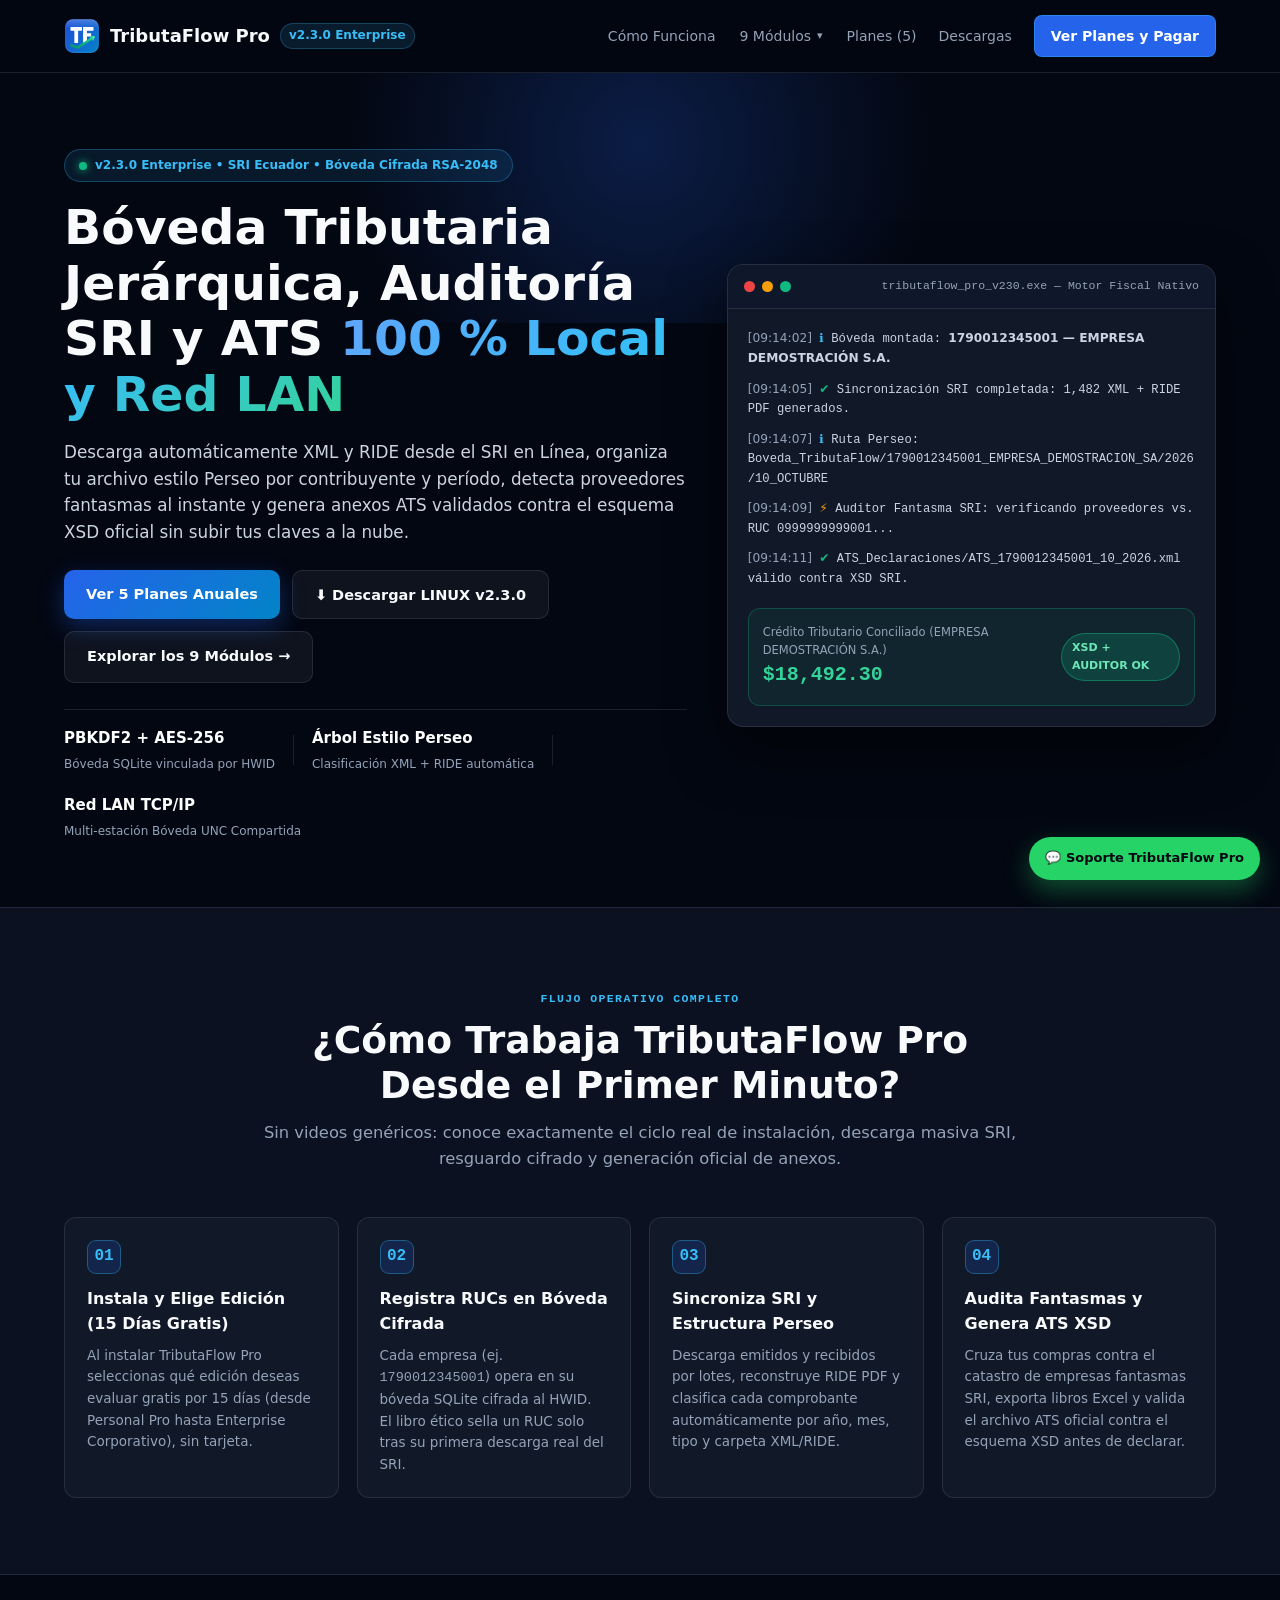
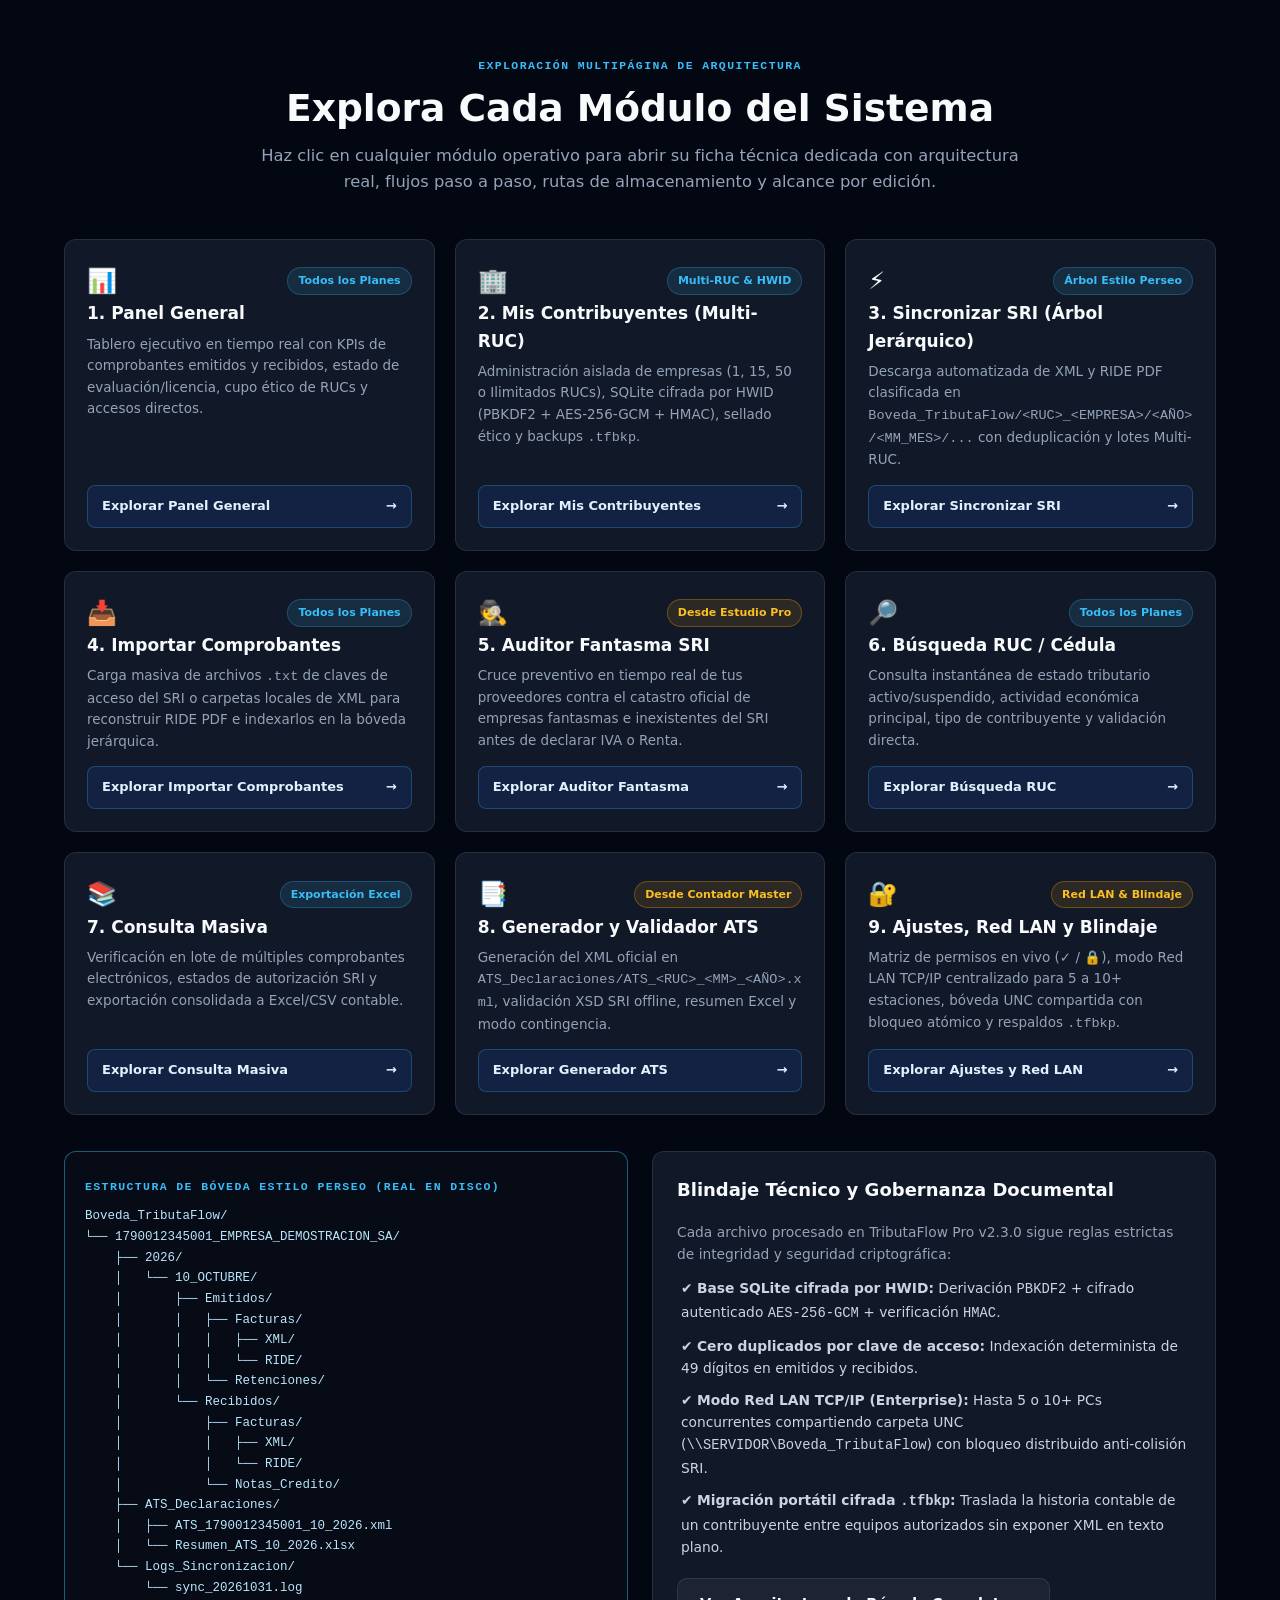
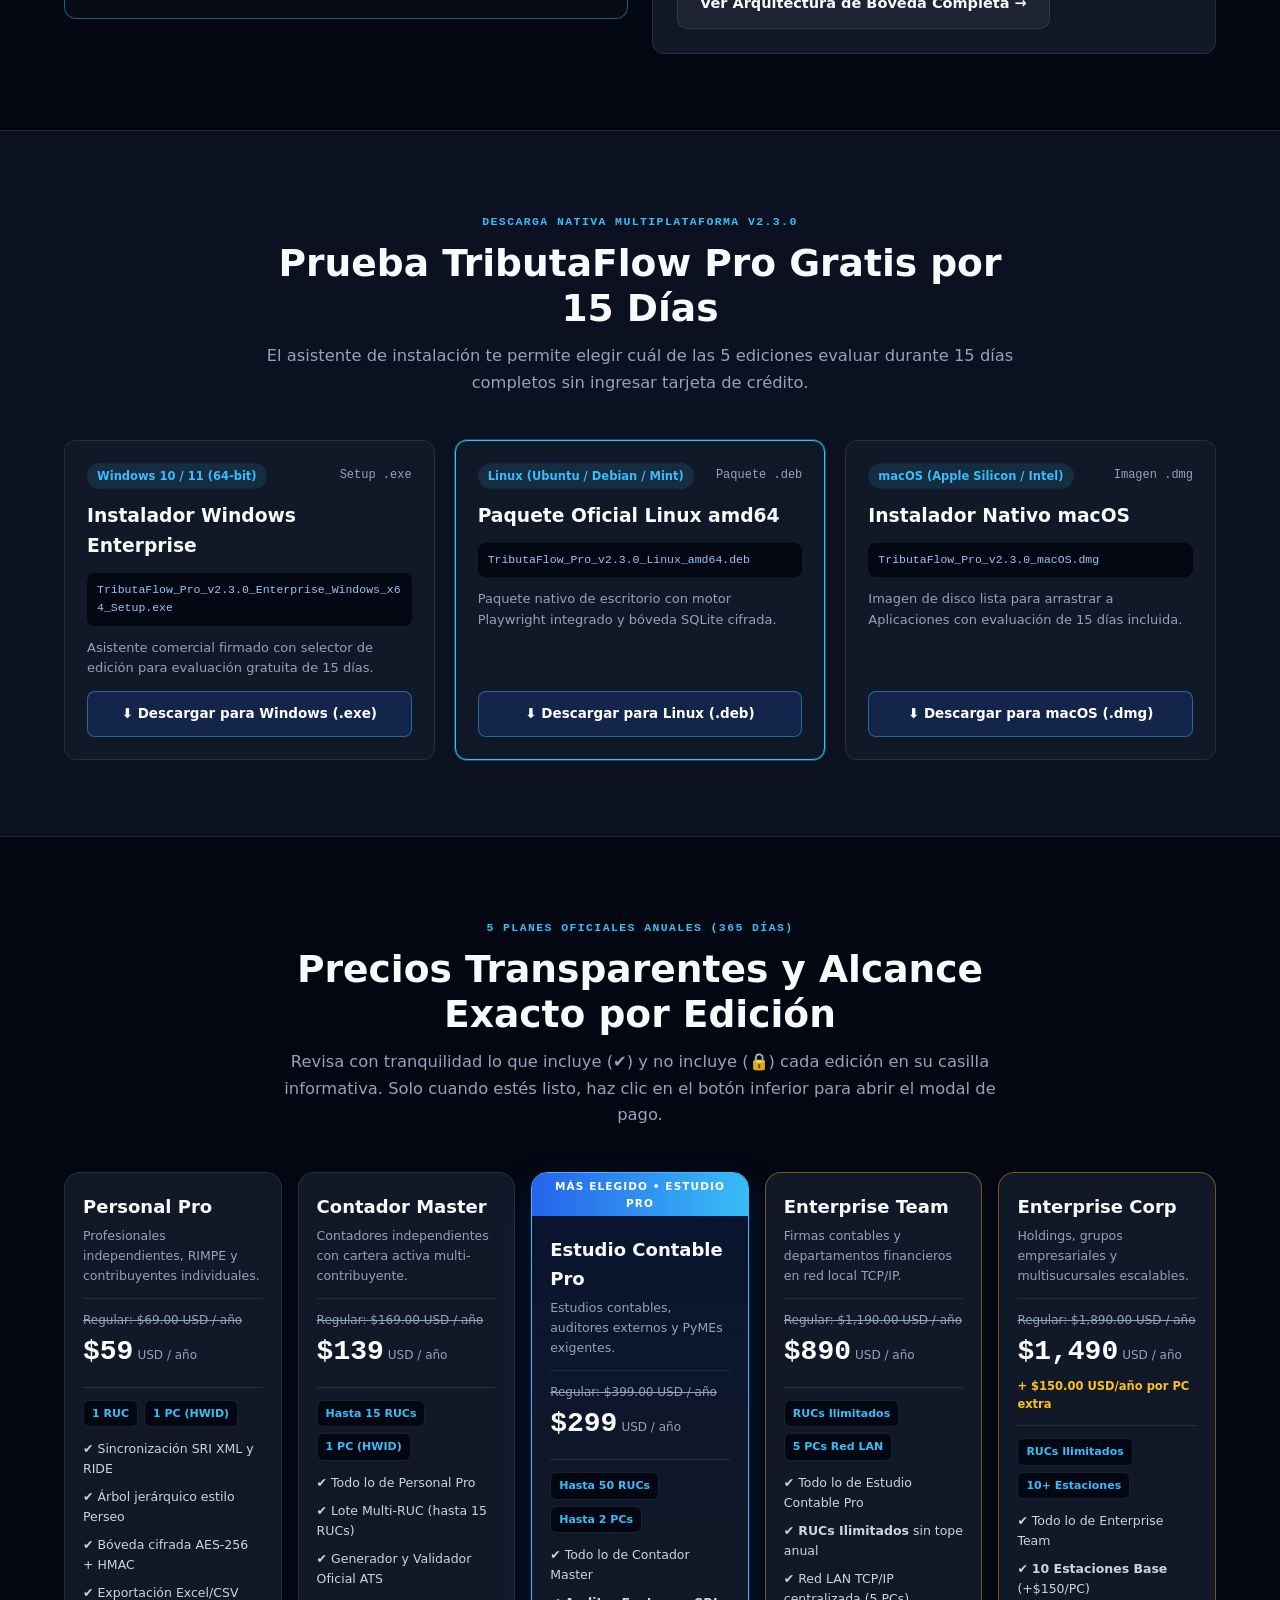
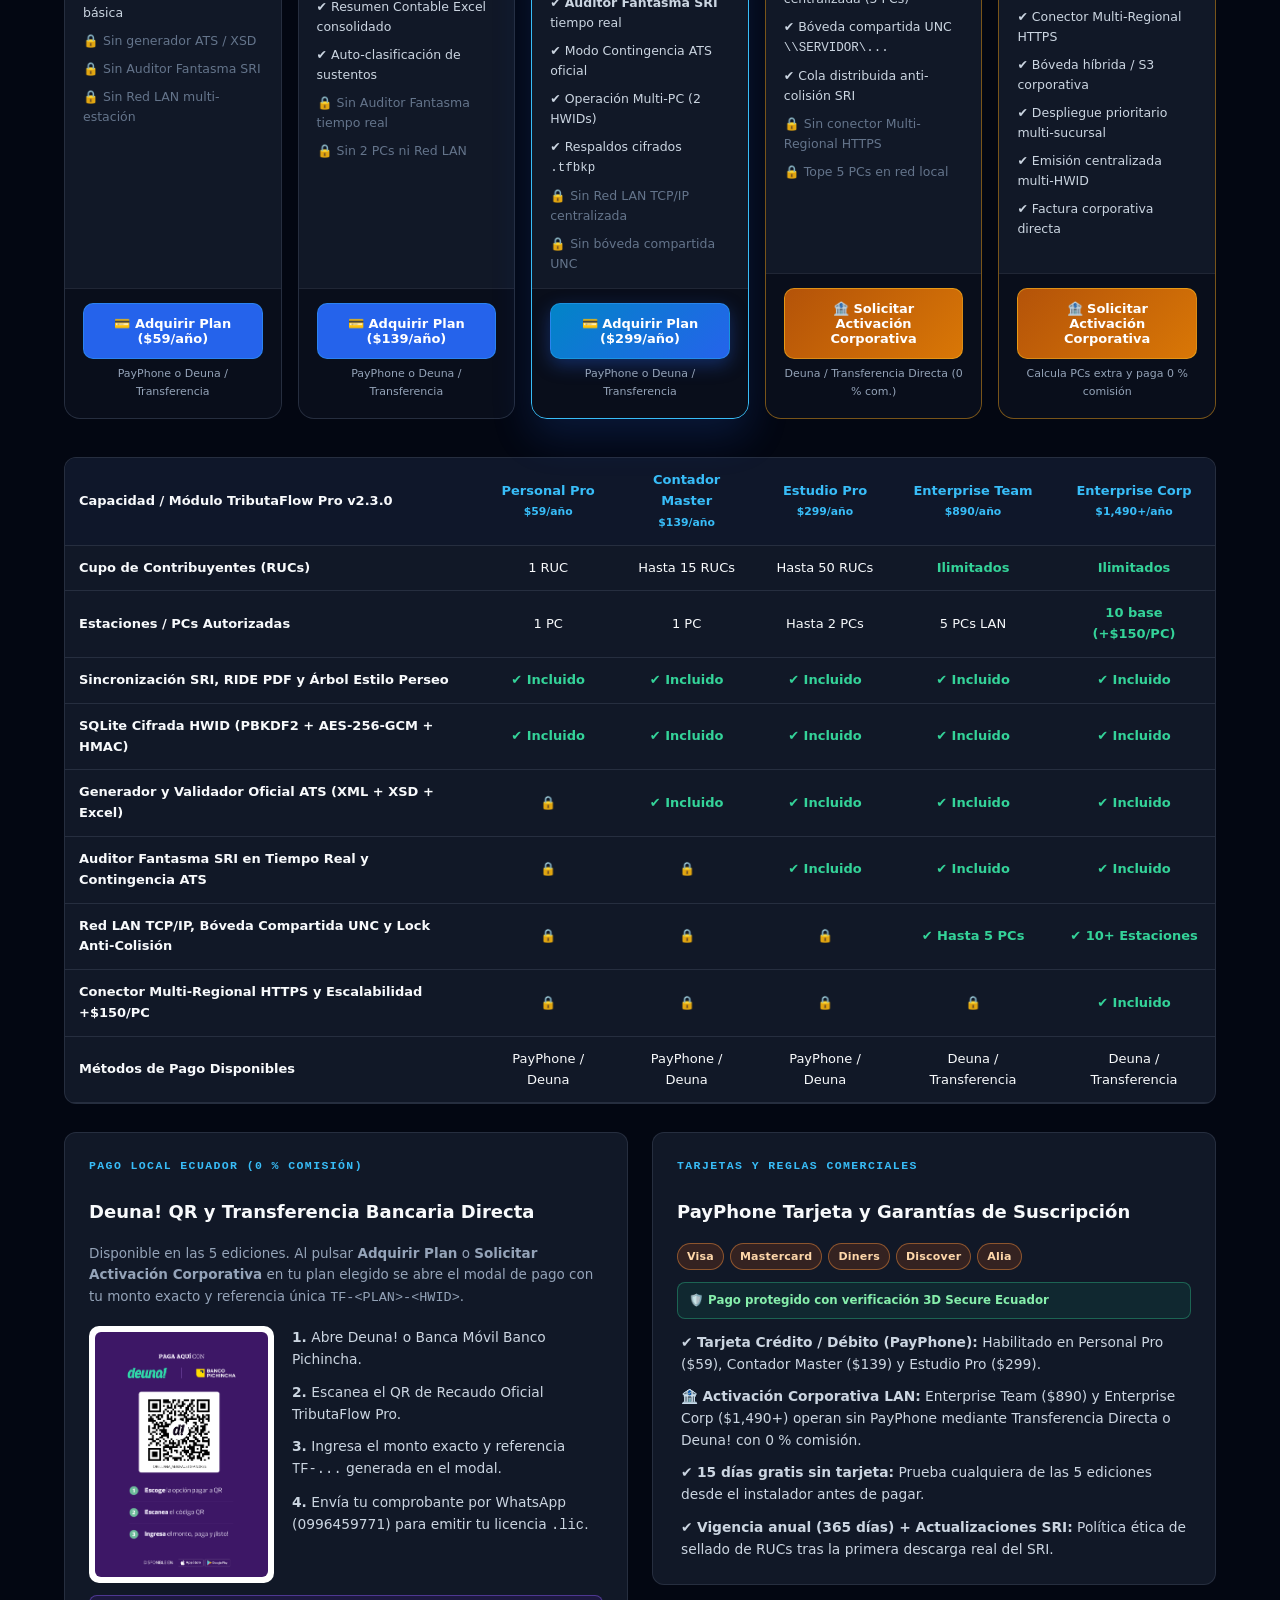
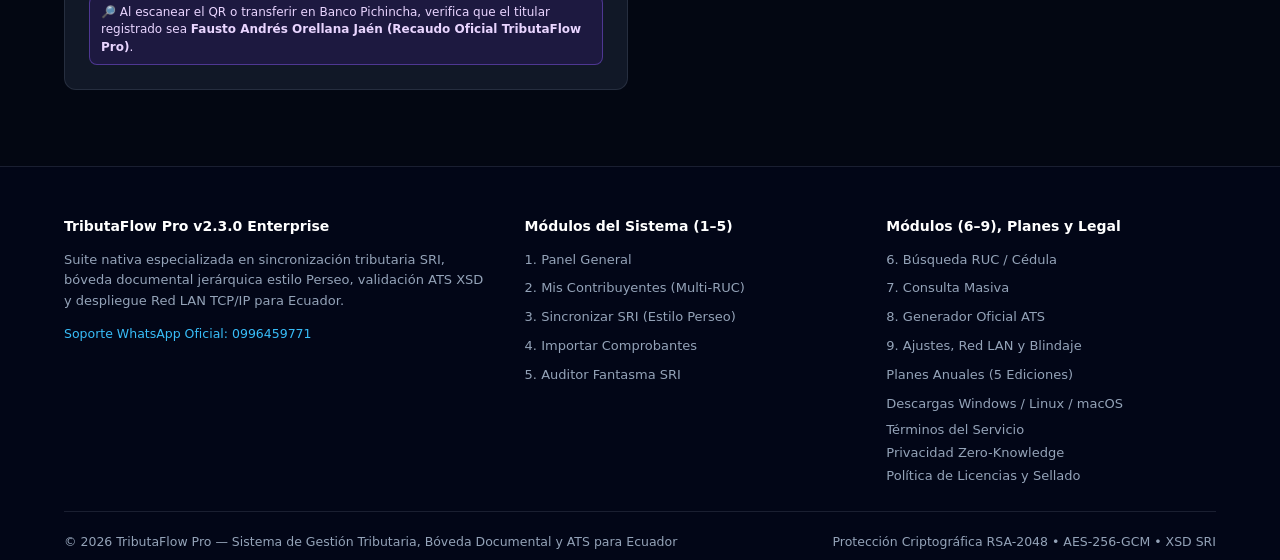
==== index.html @ 18026f94 "feat(ui): integrar logotipo oficial en navbar/favicon y menu desplegable responsivo 9 Modulos" ====
<!DOCTYPE html>
<html lang="es">
<head>
    <meta charset="UTF-8">
    <meta name="viewport" content="width=device-width, initial-scale=1.0">
    <meta http-equiv="X-UA-Compatible" content="IE=edge">
    <meta http-equiv="Content-Security-Policy" content="default-src 'self'; script-src 'self'; style-src 'self' 'unsafe-inline' https://fonts.googleapis.com; font-src 'self' https://fonts.gstatic.com; img-src 'self' data: https:; connect-src 'self'; form-action 'self'; base-uri 'self';">
    <meta name="referrer" content="strict-origin-when-cross-origin">

    <title>TributaFlow Pro v2.3.0 Enterprise | Gestión Tributaria, Bóveda y ATS Ecuador</title>
    <meta name="description" content="Sistema nativo de gestión tributaria SRI Ecuador, bóveda documental jerárquica estilo Perseo, Auditor Fantasma en tiempo real, validador ATS XSD y arquitectura Red LAN TCP/IP.">

    <link rel="icon" type="image/png" href="assets/img/favicon.png">
    <link rel="stylesheet" href="assets/css/portal.css">
    <link rel="preconnect" href="https://fonts.googleapis.com">
    <link rel="preconnect" href="https://fonts.gstatic.com" crossorigin>
    <link href="https://fonts.googleapis.com/css2?family=Inter:wght@400;500;600;700;800&family=JetBrains+Mono:wght@400;600;700&display=swap" rel="stylesheet">
</head>
<body data-root="">

    <!-- Barra de Navegación Exclusiva TributaFlow Pro -->
    <header class="navbar">
        <div class="container nav-inner">
            <a href="index.html" class="brand">
                <img src="assets/img/logo-tributaflow.svg" data-fallback="assets/img/logo-tributaflow.png" alt="Logo TributaFlow Pro" class="brand-logo-img" width="36" height="36">
                <span>TributaFlow Pro</span>
                <span class="brand-sub">v2.3.0 Enterprise</span>
            </a>

            <button type="button" id="navToggle" class="nav-toggle" aria-label="Abrir menú" aria-expanded="false">☰</button>

            <nav id="navMenu" class="nav-menu">
                <a href="#flujo">Cómo Funciona</a>
                <div class="nav-dropdown" data-nav-dropdown>
                    <button type="button" class="nav-dropdown-trigger" aria-expanded="false" aria-haspopup="true">
                        <span>9 Módulos</span>
                        <span class="nav-caret" aria-hidden="true">▾</span>
                    </button>
                    <div class="nav-dropdown-panel" role="menu"></div>
                </div>
                <a href="#precios">Planes (5)</a>
                <a href="#descargas">Descargas</a>
                <a href="#precios" class="nav-cta">Ver Planes y Pagar</a>
            </nav>
        </div>
    </header>

    <!-- Hero Principal (Sin video, enfoque operativo y técnico) -->
    <section class="hero">
        <div class="hero-glow"></div>
        <div class="container hero-layout">
            <div class="hero-text">
                <div class="status-pill">
                    <span class="pulse-dot"></span>
                    <span>v2.3.0 Enterprise • SRI Ecuador • Bóveda Cifrada RSA-2048</span>
                </div>
                <h1>Bóveda Tributaria Jerárquica, Auditoría SRI y ATS <span class="text-gradient">100 % Local y Red LAN</span></h1>
                <p>Descarga automáticamente XML y RIDE desde el SRI en Línea, organiza tu archivo estilo Perseo por contribuyente y período, detecta proveedores fantasmas al instante y genera anexos ATS validados contra el esquema XSD oficial sin subir tus claves a la nube.</p>

                <div class="hero-buttons">
                    <a href="#precios" class="btn-glow">Ver 5 Planes Anuales</a>
                    <button type="button" id="btnDescargaDetectada" class="btn-glass">⬇ Descargar v2.3.0 (15 días gratis)</button>
                    <a href="#modulos" class="btn-glass">Explorar los 9 Módulos →</a>
                </div>

                <div class="trust-metrics">
                    <div class="metric">
                        <strong>PBKDF2 + AES-256</strong>
                        <span>Bóveda SQLite vinculada por HWID</span>
                    </div>
                    <div class="metric-divider"></div>
                    <div class="metric">
                        <strong>Árbol Estilo Perseo</strong>
                        <span>Clasificación XML + RIDE automática</span>
                    </div>
                    <div class="metric-divider"></div>
                    <div class="metric">
                        <strong>Red LAN TCP/IP</strong>
                        <span>Multi-estación Bóveda UNC Compartida</span>
                    </div>
                </div>
            </div>

            <!-- Consola Real Simulada con Datos Ficticios Estandarizados -->
            <div class="terminal-card">
                <div class="terminal-top">
                    <div class="win-controls">
                        <span></span><span></span><span></span>
                    </div>
                    <div class="terminal-tab">tributaflow_pro_v230.exe — Motor Fiscal Nativo</div>
                </div>
                <div class="terminal-content">
                    <div class="log-line"><span class="t-time">[09:14:02]</span> <span class="t-info">ℹ</span> Bóveda montada: <strong>1790012345001 — EMPRESA DEMOSTRACIÓN S.A.</strong></div>
                    <div class="log-line"><span class="t-time">[09:14:05]</span> <span class="t-ok">✔</span> Sincronización SRI completada: 1,482 XML + RIDE PDF generados.</div>
                    <div class="log-line"><span class="t-time">[09:14:07]</span> <span class="t-info">ℹ</span> Ruta Perseo: Boveda_TributaFlow/1790012345001_EMPRESA_DEMOSTRACION_SA/2026/10_OCTUBRE</div>
                    <div class="log-line"><span class="t-time">[09:14:09]</span> <span class="t-warn">⚡</span> Auditor Fantasma SRI: verificando proveedores vs. RUC 0999999999001...</div>
                    <div class="log-line"><span class="t-time">[09:14:11]</span> <span class="t-ok">✔</span> ATS_Declaraciones/ATS_1790012345001_10_2026.xml válido contra XSD SRI.</div>
                    <div class="terminal-summary">
                        <div>
                            <small>Crédito Tributario Conciliado (EMPRESA DEMOSTRACIÓN S.A.)</small>
                            <strong>$18,492.30</strong>
                        </div>
                        <span class="badge-ready">XSD + AUDITOR OK</span>
                    </div>
                </div>
            </div>
        </div>
    </section>

    <!-- Flujo Operativo en 4 Pasos -->
    <section id="flujo" class="section bg-subtle">
        <div class="container">
            <div class="section-head">
                <span class="eyebrow">FLUJO OPERATIVO COMPLETO</span>
                <h2>¿Cómo Trabaja TributaFlow Pro Desde el Primer Minuto?</h2>
                <p>Sin videos genéricos: conoce exactamente el ciclo real de instalación, descarga masiva SRI, resguardo cifrado y generación oficial de anexos.</p>
            </div>

            <div class="workflow-grid">
                <article class="workflow-step">
                    <div class="step-num">01</div>
                    <h3>Instala y Elige Edición (15 Días Gratis)</h3>
                    <p>Al instalar TributaFlow Pro seleccionas qué edición deseas evaluar gratis por 15 días (desde Personal Pro hasta Enterprise Corporativo), sin tarjeta.</p>
                </article>
                <article class="workflow-step">
                    <div class="step-num">02</div>
                    <h3>Registra RUCs en Bóveda Cifrada</h3>
                    <p>Cada empresa (ej. <code>1790012345001</code>) opera en su bóveda SQLite cifrada al HWID. El libro ético sella un RUC solo tras su primera descarga real del SRI.</p>
                </article>
                <article class="workflow-step">
                    <div class="step-num">03</div>
                    <h3>Sincroniza SRI y Estructura Perseo</h3>
                    <p>Descarga emitidos y recibidos por lotes, reconstruye RIDE PDF y clasifica cada comprobante automáticamente por año, mes, tipo y carpeta XML/RIDE.</p>
                </article>
                <article class="workflow-step">
                    <div class="step-num">04</div>
                    <h3>Audita Fantasmas y Genera ATS XSD</h3>
                    <p>Cruza tus compras contra el catastro de empresas fantasmas SRI, exporta libros Excel y valida el archivo ATS oficial contra el esquema XSD antes de declarar.</p>
                </article>
            </div>
        </div>
    </section>

    <!-- Exploración Profunda de los 9 Módulos (Multipágina) -->
    <section id="modulos" class="section">
        <div class="container">
            <div class="section-head">
                <span class="eyebrow">EXPLORACIÓN MULTIPÁGINA DE ARQUITECTURA</span>
                <h2>Explora Cada Módulo del Sistema</h2>
                <p>Haz clic en cualquier módulo operativo para abrir su ficha técnica dedicada con arquitectura real, flujos paso a paso, rutas de almacenamiento y alcance por edición.</p>
            </div>

            <div class="modules-grid">
                <article class="module-card">
                    <div>
                        <div class="module-top">
                            <span class="module-icon">📊</span>
                            <span class="module-tier">Todos los Planes</span>
                        </div>
                        <h3>1. Panel General</h3>
                        <p>Tablero ejecutivo en tiempo real con KPIs de comprobantes emitidos y recibidos, estado de evaluación/licencia, cupo ético de RUCs y accesos directos.</p>
                    </div>
                    <a href="modulos/panel-general.html" class="module-link">Explorar Panel General <span>→</span></a>
                </article>

                <article class="module-card">
                    <div>
                        <div class="module-top">
                            <span class="module-icon">🏢</span>
                            <span class="module-tier">Multi-RUC &amp; HWID</span>
                        </div>
                        <h3>2. Mis Contribuyentes (Multi-RUC)</h3>
                        <p>Administración aislada de empresas (1, 15, 50 o Ilimitados RUCs), SQLite cifrada por HWID (PBKDF2 + AES-256-GCM + HMAC), sellado ético y backups <code>.tfbkp</code>.</p>
                    </div>
                    <a href="modulos/mis-contribuyentes.html" class="module-link">Explorar Mis Contribuyentes <span>→</span></a>
                </article>

                <article class="module-card">
                    <div>
                        <div class="module-top">
                            <span class="module-icon">⚡</span>
                            <span class="module-tier">Árbol Estilo Perseo</span>
                        </div>
                        <h3>3. Sincronizar SRI (Árbol Jerárquico)</h3>
                        <p>Descarga automatizada de XML y RIDE PDF clasificada en <code>Boveda_TributaFlow/&lt;RUC&gt;_&lt;EMPRESA&gt;/&lt;AÑO&gt;/&lt;MM_MES&gt;/...</code> con deduplicación y lotes Multi-RUC.</p>
                    </div>
                    <a href="modulos/sincronizar-sri.html" class="module-link">Explorar Sincronizar SRI <span>→</span></a>
                </article>

                <article class="module-card">
                    <div>
                        <div class="module-top">
                            <span class="module-icon">📥</span>
                            <span class="module-tier">Todos los Planes</span>
                        </div>
                        <h3>4. Importar Comprobantes</h3>
                        <p>Carga masiva de archivos <code>.txt</code> de claves de acceso del SRI o carpetas locales de XML para reconstruir RIDE PDF e indexarlos en la bóveda jerárquica.</p>
                    </div>
                    <a href="modulos/importar-comprobantes.html" class="module-link">Explorar Importar Comprobantes <span>→</span></a>
                </article>

                <article class="module-card">
                    <div>
                        <div class="module-top">
                            <span class="module-icon">🕵️</span>
                            <span class="module-tier tier-pro">Desde Estudio Pro</span>
                        </div>
                        <h3>5. Auditor Fantasma SRI</h3>
                        <p>Cruce preventivo en tiempo real de tus proveedores contra el catastro oficial de empresas fantasmas e inexistentes del SRI antes de declarar IVA o Renta.</p>
                    </div>
                    <a href="modulos/auditor-fantasma.html" class="module-link">Explorar Auditor Fantasma <span>→</span></a>
                </article>

                <article class="module-card">
                    <div>
                        <div class="module-top">
                            <span class="module-icon">🔎</span>
                            <span class="module-tier">Todos los Planes</span>
                        </div>
                        <h3>6. Búsqueda RUC / Cédula</h3>
                        <p>Consulta instantánea de estado tributario activo/suspendido, actividad económica principal, tipo de contribuyente y validación directa.</p>
                    </div>
                    <a href="modulos/busqueda-ruc.html" class="module-link">Explorar Búsqueda RUC <span>→</span></a>
                </article>

                <article class="module-card">
                    <div>
                        <div class="module-top">
                            <span class="module-icon">📚</span>
                            <span class="module-tier">Exportación Excel</span>
                        </div>
                        <h3>7. Consulta Masiva</h3>
                        <p>Verificación en lote de múltiples comprobantes electrónicos, estados de autorización SRI y exportación consolidada a Excel/CSV contable.</p>
                    </div>
                    <a href="modulos/consulta-masiva.html" class="module-link">Explorar Consulta Masiva <span>→</span></a>
                </article>

                <article class="module-card">
                    <div>
                        <div class="module-top">
                            <span class="module-icon">📑</span>
                            <span class="module-tier tier-pro">Desde Contador Master</span>
                        </div>
                        <h3>8. Generador y Validador ATS</h3>
                        <p>Generación del XML oficial en <code>ATS_Declaraciones/ATS_&lt;RUC&gt;_&lt;MM&gt;_&lt;AÑO&gt;.xml</code>, validación XSD SRI offline, resumen Excel y modo contingencia.</p>
                    </div>
                    <a href="modulos/generador-ats.html" class="module-link">Explorar Generador ATS <span>→</span></a>
                </article>

                <article class="module-card">
                    <div>
                        <div class="module-top">
                            <span class="module-icon">🔐</span>
                            <span class="module-tier tier-pro">Red LAN &amp; Blindaje</span>
                        </div>
                        <h3>9. Ajustes, Red LAN y Blindaje</h3>
                        <p>Matriz de permisos en vivo (✓ / 🔒), modo Red LAN TCP/IP centralizado para 5 a 10+ estaciones, bóveda UNC compartida con bloqueo atómico y respaldos <code>.tfbkp</code>.</p>
                    </div>
                    <a href="modulos/ajustes-seguridad.html" class="module-link">Explorar Ajustes y Red LAN <span>→</span></a>
                </article>
            </div>

            <!-- Vista Visual del Árbol Estilo Perseo -->
            <div class="architecture-split" style="margin-top: 36px;">
                <div class="tree-box">
                    <span class="eyebrow">ESTRUCTURA DE BÓVEDA ESTILO PERSEO (REAL EN DISCO)</span>
                    <pre>Boveda_TributaFlow/
└── 1790012345001_EMPRESA_DEMOSTRACION_SA/
    ├── 2026/
    │   └── 10_OCTUBRE/
    │       ├── Emitidos/
    │       │   ├── Facturas/
    │       │   │   ├── XML/
    │       │   │   └── RIDE/
    │       │   └── Retenciones/
    │       └── Recibidos/
    │           ├── Facturas/
    │           │   ├── XML/
    │           │   └── RIDE/
    │           └── Notas_Credito/
    ├── ATS_Declaraciones/
    │   ├── ATS_1790012345001_10_2026.xml
    │   └── Resumen_ATS_10_2026.xlsx
    └── Logs_Sincronizacion/
        └── sync_20261031.log</pre>
                </div>

                <div class="feature-list-panel">
                    <h3>Blindaje Técnico y Gobernanza Documental</h3>
                    <p style="color: var(--text-muted); font-size: 13.8px;">Cada archivo procesado en TributaFlow Pro v2.3.0 sigue reglas estrictas de integridad y seguridad criptográfica:</p>
                    <ul>
                        <li>✔ <strong>Base SQLite cifrada por HWID:</strong> Derivación <code>PBKDF2</code> + cifrado autenticado <code>AES-256-GCM</code> + verificación <code>HMAC</code>.</li>
                        <li>✔ <strong>Cero duplicados por clave de acceso:</strong> Indexación determinista de 49 dígitos en emitidos y recibidos.</li>
                        <li>✔ <strong>Modo Red LAN TCP/IP (Enterprise):</strong> Hasta 5 o 10+ PCs concurrentes compartiendo carpeta UNC (<code>\\SERVIDOR\Boveda_TributaFlow</code>) con bloqueo distribuido anti-colisión SRI.</li>
                        <li>✔ <strong>Migración portátil cifrada <code>.tfbkp</code>:</strong> Traslada la historia contable de un contribuyente entre equipos autorizados sin exponer XML en texto plano.</li>
                    </ul>
                    <div style="margin-top: 8px;">
                        <a href="modulos/sincronizar-sri.html" class="btn-glass">Ver Arquitectura de Bóveda Completa →</a>
                    </div>
                </div>
            </div>
        </div>
    </section>

    <!-- Descargas Multiplataforma con Modales Separados -->
    <section id="descargas" class="section bg-subtle">
        <div class="container">
            <div class="section-head">
                <span class="eyebrow">DESCARGA NATIVA MULTIPLATAFORMA v2.3.0</span>
                <h2>Prueba TributaFlow Pro Gratis por 15 Días</h2>
                <p>El asistente de instalación te permite elegir cuál de las 5 ediciones evaluar durante 15 días completos sin ingresar tarjeta de crédito.</p>
            </div>

            <div class="os-grid">
                <article class="os-card" data-os="windows">
                    <div class="os-card-top">
                        <span class="os-badge">Windows 10 / 11 (64-bit)</span>
                        <span class="os-size">Setup .exe</span>
                    </div>
                    <h3>Instalador Windows Enterprise</h3>
                    <code>TributaFlow_Pro_v2.3.0_Enterprise_Windows_x64_Setup.exe</code>
                    <p style="font-size: 13px; color: var(--text-muted);">Asistente comercial firmado con selector de edición para evaluación gratuita de 15 días.</p>
                    <a href="https://github.com/FaustoOrellana/tributaflow-portal/releases/download/v2.3.0/TributaFlow_Pro_v2.3.0_Enterprise_Windows_x64_Setup.exe" class="btn-os-modal" data-download-os="windows" download="TributaFlow_Pro_v2.3.0_Enterprise_Windows_x64_Setup.exe">⬇ Descargar para Windows (.exe)</a>
                </article>

                <article class="os-card" data-os="linux">
                    <div class="os-card-top">
                        <span class="os-badge">Linux (Ubuntu / Debian / Mint)</span>
                        <span class="os-size">Paquete .deb</span>
                    </div>
                    <h3>Paquete Oficial Linux amd64</h3>
                    <code>TributaFlow_Pro_v2.3.0_Linux_amd64.deb</code>
                    <p style="font-size: 13px; color: var(--text-muted);">Paquete nativo de escritorio con motor Playwright integrado y bóveda SQLite cifrada.</p>
                    <a href="https://github.com/FaustoOrellana/tributaflow-portal/releases/download/v2.3.0/TributaFlow_Pro_v2.3.0_Linux_amd64.deb" class="btn-os-modal" data-download-os="linux" download="TributaFlow_Pro_v2.3.0_Linux_amd64.deb">⬇ Descargar para Linux (.deb)</a>
                </article>

                <article class="os-card" data-os="macos">
                    <div class="os-card-top">
                        <span class="os-badge">macOS (Apple Silicon / Intel)</span>
                        <span class="os-size">Imagen .dmg</span>
                    </div>
                    <h3>Instalador Nativo macOS</h3>
                    <code>TributaFlow_Pro_v2.3.0_macOS.dmg</code>
                    <p style="font-size: 13px; color: var(--text-muted);">Imagen de disco lista para arrastrar a Aplicaciones con evaluación de 15 días incluida.</p>
                    <a href="https://github.com/FaustoOrellana/tributaflow-portal/releases/download/v2.3.0/TributaFlow_Pro_v2.3.0_macOS.dmg" class="btn-os-modal" data-download-os="macos" download="TributaFlow_Pro_v2.3.0_macOS.dmg">⬇ Descargar para macOS (.dmg)</a>
                </article>
            </div>
        </div>
    </section>

    <!-- Matriz de 5 Planes con Separación Estricta de Tarjeta vs Botón de Pago -->
    <section id="precios" class="section">
        <div class="container">
            <div class="section-head">
                <span class="eyebrow">5 PLANES OFICIALES ANUALES (365 DÍAS)</span>
                <h2>Precios Transparentes y Alcance Exacto por Edición</h2>
                <p>Revisa con tranquilidad lo que incluye (✔) y no incluye (🔒) cada edición en su casilla informativa. Solo cuando estés listo, haz clic en el botón inferior para abrir el modal de pago.</p>
            </div>

            <div class="plans-grid-5">
                <!-- Plan 1: Personal Pro ($59) -->
                <article class="plan-card" data-plan-card="PERSONAL_PRO">
                    <div class="plan-info-box">
                        <div class="plan-header">
                            <h3>Personal Pro</h3>
                            <p>Profesionales independientes, RIMPE y contribuyentes individuales.</p>
                        </div>
                        <div class="plan-pricing">
                            <span class="price-regular">Regular: $69.00 USD / año</span>
                            <div class="price-launch">$59 <span class="period">USD / año</span></div>
                        </div>
                        <div class="plan-quotas">
                            <span class="quota-pill">1 RUC</span>
                            <span class="quota-pill">1 PC (HWID)</span>
                        </div>
                        <ul class="plan-list">
                            <li class="ok">✔ Sincronización SRI XML y RIDE</li>
                            <li class="ok">✔ Árbol jerárquico estilo Perseo</li>
                            <li class="ok">✔ Bóveda cifrada AES-256 + HMAC</li>
                            <li class="ok">✔ Exportación Excel/CSV básica</li>
                            <li class="locked">🔒 Sin generador ATS / XSD</li>
                            <li class="locked">🔒 Sin Auditor Fantasma SRI</li>
                            <li class="locked">🔒 Sin Red LAN multi-estación</li>
                        </ul>
                    </div>
                    <div class="plan-action-box">
                        <button type="button" class="btn-open-checkout" data-checkout-plan="PERSONAL_PRO">💳 Adquirir Plan ($59/año)</button>
                        <span class="action-hint">PayPhone o Deuna / Transferencia</span>
                    </div>
                </article>

                <!-- Plan 2: Contador Master ($139) -->
                <article class="plan-card" data-plan-card="CONTADOR_MASTER">
                    <div class="plan-info-box">
                        <div class="plan-header">
                            <h3>Contador Master</h3>
                            <p>Contadores independientes con cartera activa multi-contribuyente.</p>
                        </div>
                        <div class="plan-pricing">
                            <span class="price-regular">Regular: $169.00 USD / año</span>
                            <div class="price-launch">$139 <span class="period">USD / año</span></div>
                        </div>
                        <div class="plan-quotas">
                            <span class="quota-pill">Hasta 15 RUCs</span>
                            <span class="quota-pill">1 PC (HWID)</span>
                        </div>
                        <ul class="plan-list">
                            <li class="ok">✔ Todo lo de Personal Pro</li>
                            <li class="ok">✔ Lote Multi-RUC (hasta 15 RUCs)</li>
                            <li class="ok">✔ Generador y Validador Oficial ATS</li>
                            <li class="ok">✔ Resumen Contable Excel consolidado</li>
                            <li class="ok">✔ Auto-clasificación de sustentos</li>
                            <li class="locked">🔒 Sin Auditor Fantasma tiempo real</li>
                            <li class="locked">🔒 Sin 2 PCs ni Red LAN</li>
                        </ul>
                    </div>
                    <div class="plan-action-box">
                        <button type="button" class="btn-open-checkout" data-checkout-plan="CONTADOR_MASTER">💳 Adquirir Plan ($139/año)</button>
                        <span class="action-hint">PayPhone o Deuna / Transferencia</span>
                    </div>
                </article>

                <!-- Plan 3: Estudio Contable Pro ($299 Destacado) -->
                <article class="plan-card plan-popular" data-plan-card="ESTUDIO_PRO">
                    <div class="popular-ribbon">MÁS ELEGIDO • ESTUDIO PRO</div>
                    <div class="plan-info-box">
                        <div class="plan-header">
                            <h3>Estudio Contable Pro</h3>
                            <p>Estudios contables, auditores externos y PyMEs exigentes.</p>
                        </div>
                        <div class="plan-pricing">
                            <span class="price-regular">Regular: $399.00 USD / año</span>
                            <div class="price-launch">$299 <span class="period">USD / año</span></div>
                        </div>
                        <div class="plan-quotas">
                            <span class="quota-pill">Hasta 50 RUCs</span>
                            <span class="quota-pill">Hasta 2 PCs</span>
                        </div>
                        <ul class="plan-list">
                            <li class="ok">✔ Todo lo de Contador Master</li>
                            <li class="ok">✔ <strong>Auditor Fantasma SRI</strong> tiempo real</li>
                            <li class="ok">✔ Modo Contingencia ATS oficial</li>
                            <li class="ok">✔ Operación Multi-PC (2 HWIDs)</li>
                            <li class="ok">✔ Respaldos cifrados <code>.tfbkp</code></li>
                            <li class="locked">🔒 Sin Red LAN TCP/IP centralizada</li>
                            <li class="locked">🔒 Sin bóveda compartida UNC</li>
                        </ul>
                    </div>
                    <div class="plan-action-box">
                        <button type="button" class="btn-open-checkout btn-accent" data-checkout-plan="ESTUDIO_PRO">💳 Adquirir Plan ($299/año)</button>
                        <span class="action-hint">PayPhone o Deuna / Transferencia</span>
                    </div>
                </article>

                <!-- Plan 4: Enterprise Team ($890) -->
                <article class="plan-card plan-enterprise" data-plan-card="ENTERPRISE_TEAM">
                    <div class="plan-info-box">
                        <div class="plan-header">
                            <h3>Enterprise Team</h3>
                            <p>Firmas contables y departamentos financieros en red local TCP/IP.</p>
                        </div>
                        <div class="plan-pricing">
                            <span class="price-regular">Regular: $1,190.00 USD / año</span>
                            <div class="price-launch">$890 <span class="period">USD / año</span></div>
                        </div>
                        <div class="plan-quotas">
                            <span class="quota-pill">RUCs Ilimitados</span>
                            <span class="quota-pill">5 PCs Red LAN</span>
                        </div>
                        <ul class="plan-list">
                            <li class="ok">✔ Todo lo de Estudio Contable Pro</li>
                            <li class="ok">✔ <strong>RUCs Ilimitados</strong> sin tope anual</li>
                            <li class="ok">✔ Red LAN TCP/IP centralizada (5 PCs)</li>
                            <li class="ok">✔ Bóveda compartida UNC <code>\\SERVIDOR\...</code></li>
                            <li class="ok">✔ Cola distribuida anti-colisión SRI</li>
                            <li class="locked">🔒 Sin conector Multi-Regional HTTPS</li>
                            <li class="locked">🔒 Tope 5 PCs en red local</li>
                        </ul>
                    </div>
                    <div class="plan-action-box">
                        <button type="button" class="btn-open-checkout btn-enterprise" data-checkout-plan="ENTERPRISE_TEAM">🏦 Solicitar Activación Corporativa</button>
                        <span class="action-hint">Deuna / Transferencia Directa (0 % com.)</span>
                    </div>
                </article>

                <!-- Plan 5: Enterprise Corporativo ($1,490 + $150/PC extra) -->
                <article class="plan-card plan-enterprise" data-plan-card="ENTERPRISE_CORP">
                    <div class="plan-info-box">
                        <div class="plan-header">
                            <h3>Enterprise Corp</h3>
                            <p>Holdings, grupos empresariales y multisucursales escalables.</p>
                        </div>
                        <div class="plan-pricing">
                            <span class="price-regular">Regular: $1,890.00 USD / año</span>
                            <div class="price-launch">$1,490 <span class="period">USD / año</span></div>
                            <span class="price-note">+ $150.00 USD/año por PC extra</span>
                        </div>
                        <div class="plan-quotas">
                            <span class="quota-pill">RUCs Ilimitados</span>
                            <span class="quota-pill">10+ Estaciones</span>
                        </div>
                        <ul class="plan-list">
                            <li class="ok">✔ Todo lo de Enterprise Team</li>
                            <li class="ok">✔ <strong>10 Estaciones Base</strong> (+$150/PC)</li>
                            <li class="ok">✔ Conector Multi-Regional HTTPS</li>
                            <li class="ok">✔ Bóveda híbrida / S3 corporativa</li>
                            <li class="ok">✔ Despliegue prioritario multi-sucursal</li>
                            <li class="ok">✔ Emisión centralizada multi-HWID</li>
                            <li class="ok">✔ Factura corporativa directa</li>
                        </ul>
                    </div>
                    <div class="plan-action-box">
                        <button type="button" class="btn-open-checkout btn-enterprise" data-checkout-plan="ENTERPRISE_CORP">🏦 Solicitar Activación Corporativa</button>
                        <span class="action-hint">Calcula PCs extra y paga 0 % comisión</span>
                    </div>
                </article>
            </div>

            <!-- Tabla Comparativa Completa de Funcionalidades -->
            <div class="table-wrap">
                <table class="compare-table" aria-label="Matriz comparativa de los 5 planes de TributaFlow Pro">
                    <thead>
                        <tr>
                            <th>Capacidad / Módulo TributaFlow Pro v2.3.0</th>
                            <th>Personal Pro<br><small>$59/año</small></th>
                            <th>Contador Master<br><small>$139/año</small></th>
                            <th>Estudio Pro<br><small>$299/año</small></th>
                            <th>Enterprise Team<br><small>$890/año</small></th>
                            <th>Enterprise Corp<br><small>$1,490+/año</small></th>
                        </tr>
                    </thead>
                    <tbody>
                        <tr>
                            <td>Cupo de Contribuyentes (RUCs)</td>
                            <td>1 RUC</td>
                            <td>Hasta 15 RUCs</td>
                            <td>Hasta 50 RUCs</td>
                            <td class="cell-ok">Ilimitados</td>
                            <td class="cell-ok">Ilimitados</td>
                        </tr>
                        <tr>
                            <td>Estaciones / PCs Autorizadas</td>
                            <td>1 PC</td>
                            <td>1 PC</td>
                            <td>Hasta 2 PCs</td>
                            <td>5 PCs LAN</td>
                            <td class="cell-ok">10 base (+$150/PC)</td>
                        </tr>
                        <tr>
                            <td>Sincronización SRI, RIDE PDF y Árbol Estilo Perseo</td>
                            <td class="cell-ok">✔ Incluido</td>
                            <td class="cell-ok">✔ Incluido</td>
                            <td class="cell-ok">✔ Incluido</td>
                            <td class="cell-ok">✔ Incluido</td>
                            <td class="cell-ok">✔ Incluido</td>
                        </tr>
                        <tr>
                            <td>SQLite Cifrada HWID (PBKDF2 + AES-256-GCM + HMAC)</td>
                            <td class="cell-ok">✔ Incluido</td>
                            <td class="cell-ok">✔ Incluido</td>
                            <td class="cell-ok">✔ Incluido</td>
                            <td class="cell-ok">✔ Incluido</td>
                            <td class="cell-ok">✔ Incluido</td>
                        </tr>
                        <tr>
                            <td>Generador y Validador Oficial ATS (XML + XSD + Excel)</td>
                            <td class="cell-lock">🔒</td>
                            <td class="cell-ok">✔ Incluido</td>
                            <td class="cell-ok">✔ Incluido</td>
                            <td class="cell-ok">✔ Incluido</td>
                            <td class="cell-ok">✔ Incluido</td>
                        </tr>
                        <tr>
                            <td>Auditor Fantasma SRI en Tiempo Real y Contingencia ATS</td>
                            <td class="cell-lock">🔒</td>
                            <td class="cell-lock">🔒</td>
                            <td class="cell-ok">✔ Incluido</td>
                            <td class="cell-ok">✔ Incluido</td>
                            <td class="cell-ok">✔ Incluido</td>
                        </tr>
                        <tr>
                            <td>Red LAN TCP/IP, Bóveda Compartida UNC y Lock Anti-Colisión</td>
                            <td class="cell-lock">🔒</td>
                            <td class="cell-lock">🔒</td>
                            <td class="cell-lock">🔒</td>
                            <td class="cell-ok">✔ Hasta 5 PCs</td>
                            <td class="cell-ok">✔ 10+ Estaciones</td>
                        </tr>
                        <tr>
                            <td>Conector Multi-Regional HTTPS y Escalabilidad +$150/PC</td>
                            <td class="cell-lock">🔒</td>
                            <td class="cell-lock">🔒</td>
                            <td class="cell-lock">🔒</td>
                            <td class="cell-lock">🔒</td>
                            <td class="cell-ok">✔ Incluido</td>
                        </tr>
                        <tr>
                            <td>Métodos de Pago Disponibles</td>
                            <td>PayPhone / Deuna</td>
                            <td>PayPhone / Deuna</td>
                            <td>PayPhone / Deuna</td>
                            <td>Deuna / Transferencia</td>
                            <td>Deuna / Transferencia</td>
                        </tr>
                    </tbody>
                </table>
            </div>

            <!-- Canales Oficiales de Pago en Ecuador (QR Deuna + Transferencia + PayPhone) -->
            <div class="architecture-split" style="margin-top: 28px;">
                <div class="feature-list-panel">
                    <span class="eyebrow">PAGO LOCAL ECUADOR (0 % COMISIÓN)</span>
                    <h3>Deuna! QR y Transferencia Bancaria Directa</h3>
                    <p style="font-size: 13.5px; color: var(--text-muted);">Disponible en las 5 ediciones. Al pulsar <strong>Adquirir Plan</strong> o <strong>Solicitar Activación Corporativa</strong> en tu plan elegido se abre el modal de pago con tu monto exacto y referencia única <code>TF-&lt;PLAN&gt;-&lt;HWID&gt;</code>.</p>
                    <div class="deuna-layout" style="margin-top: 6px;">
                        <div class="qr-preview-wrap">
                            <img src="assets/qr-deuna.png" alt="QR Deuna Fausto Orellana Recaudo Oficial TributaFlow Pro">
                        </div>
                        <ul class="deuna-steps">
                            <li><strong>1.</strong> Abre Deuna! o Banca Móvil Banco Pichincha.</li>
                            <li><strong>2.</strong> Escanea el QR de Recaudo Oficial TributaFlow Pro.</li>
                            <li><strong>3.</strong> Ingresa el monto exacto y referencia <code>TF-...</code> generada en el modal.</li>
                            <li><strong>4.</strong> Envía tu comprobante por WhatsApp (0996459771) para emitir tu licencia <code>.lic</code>.</li>
                        </ul>
                    </div>
                    <p class="deuna-titular-note">🔎 Al escanear el QR o transferir en Banco Pichincha, verifica que el titular registrado sea <strong>Fausto Andrés Orellana Jaén (Recaudo Oficial TributaFlow Pro)</strong>.</p>
                </div>
                <div class="feature-list-panel">
                    <span class="eyebrow">TARJETAS Y REGLAS COMERCIALES</span>
                    <h3>PayPhone Tarjeta y Garantías de Suscripción</h3>
                    <div class="pay-badges" aria-label="Visa · Mastercard · Diners · Discover · Alia">
                        <span class="pay-badge-pill">Visa</span>
                        <span class="pay-badge-pill">Mastercard</span>
                        <span class="pay-badge-pill">Diners</span>
                        <span class="pay-badge-pill">Discover</span>
                        <span class="pay-badge-pill">Alia</span>
                    </div>
                    <div class="pay-security-note">🛡️ Pago protegido con verificación 3D Secure Ecuador</div>
                    <ul>
                        <li>✔ <strong>Tarjeta Crédito / Débito (PayPhone):</strong> Habilitado en Personal Pro ($59), Contador Master ($139) y Estudio Pro ($299).</li>
                        <li>🏦 <strong>Activación Corporativa LAN:</strong> Enterprise Team ($890) y Enterprise Corp ($1,490+) operan sin PayPhone mediante Transferencia Directa o Deuna! con 0 % comisión.</li>
                        <li>✔ <strong>15 días gratis sin tarjeta:</strong> Prueba cualquiera de las 5 ediciones desde el instalador antes de pagar.</li>
                        <li>✔ <strong>Vigencia anual (365 días) + Actualizaciones SRI:</strong> Política ética de sellado de RUCs tras la primera descarga real del SRI.</li>
                    </ul>
                </div>
            </div>
        </div>
    </section>

    <!-- Footer Exclusivo de TributaFlow Pro -->
    <footer class="footer">
        <div class="container">
            <div class="footer-grid">
                <div class="footer-col">
                    <h4>TributaFlow Pro v2.3.0 Enterprise</h4>
                    <p style="font-size: 13px; color: var(--text-muted); margin-bottom: 12px;">Suite nativa especializada en sincronización tributaria SRI, bóveda documental jerárquica estilo Perseo, validación ATS XSD y despliegue Red LAN TCP/IP para Ecuador.</p>
                    <p style="font-size: 12.5px; color: var(--accent);">Soporte WhatsApp Oficial: 0996459771</p>
                </div>

                <div class="footer-col">
                    <h4>Módulos del Sistema (1–5)</h4>
                    <div class="footer-links-col">
                        <a href="modulos/panel-general.html">1. Panel General</a>
                        <a href="modulos/mis-contribuyentes.html">2. Mis Contribuyentes (Multi-RUC)</a>
                        <a href="modulos/sincronizar-sri.html">3. Sincronizar SRI (Estilo Perseo)</a>
                        <a href="modulos/importar-comprobantes.html">4. Importar Comprobantes</a>
                        <a href="modulos/auditor-fantasma.html">5. Auditor Fantasma SRI</a>
                    </div>
                </div>

                <div class="footer-col">
                    <h4>Módulos (6–9), Planes y Legal</h4>
                    <div class="footer-links-col">
                        <a href="modulos/busqueda-ruc.html">6. Búsqueda RUC / Cédula</a>
                        <a href="modulos/consulta-masiva.html">7. Consulta Masiva</a>
                        <a href="modulos/generador-ats.html">8. Generador Oficial ATS</a>
                        <a href="modulos/ajustes-seguridad.html">9. Ajustes, Red LAN y Blindaje</a>
                        <a href="#precios">Planes Anuales (5 Ediciones)</a>
                        <a href="#descargas">Descargas Windows / Linux / macOS</a>
                        <button type="button" class="legal-trigger" data-legal="terminos">Términos del Servicio</button>
                        <button type="button" class="legal-trigger" data-legal="privacidad">Privacidad Zero-Knowledge</button>
                        <button type="button" class="legal-trigger" data-legal="licenciamiento">Política de Licencias y Sellado</button>
                    </div>
                </div>
            </div>

            <div class="footer-bottom">
                <span>© 2026 TributaFlow Pro — Sistema de Gestión Tributaria, Bóveda Documental y ATS para Ecuador</span>
                <span>Protección Criptográfica RSA-2048 • AES-256-GCM • XSD SRI</span>
            </div>
        </div>
    </footer>

    <script src="assets/js/portal.js"></script>
</body>
</html>
---- assets/css/portal.css ----
/* ==========================================================================
   TributaFlow Pro v2.3.0 Enterprise — Portal Web Multipágina (Diseño SaaS B2B)
   ========================================================================== */

:root {
    --bg-base: #030712;
    --bg-surface: #0b1120;
    --bg-card: #111827;
    --bg-card-alt: #0f172a;
    --border-subtle: rgba(148, 163, 184, 0.16);
    --border-highlight: rgba(56, 189, 248, 0.45);
    --primary: #2563eb;
    --primary-hover: #1d4ed8;
    --accent: #38bdf8;
    --success: #10b981;
    --warning: #f59e0b;
    --danger: #ef4444;
    --deuna: #6d28d9;
    --deuna-soft: rgba(109, 40, 217, 0.16);
    --payphone: #ff5722;
    --payphone-hover: #e64a19;
    --whatsapp: #25d366;
    --text-main: #f8fafc;
    --text-soft: #cbd5e1;
    --text-muted: #94a3b8;
    --radius-sm: 8px;
    --radius-md: 12px;
    --radius-lg: 16px;
}

* {
    margin: 0;
    padding: 0;
    box-sizing: border-box;
    font-family: 'Inter', system-ui, -apple-system, sans-serif;
}

html {
    scroll-behavior: smooth;
}

body {
    background-color: var(--bg-base);
    color: var(--text-main);
    line-height: 1.6;
    overflow-x: hidden;
}

code, pre, .mono {
    font-family: 'JetBrains Mono', ui-monospace, SFMono-Regular, monospace;
}

code {
    overflow-wrap: anywhere;
    word-break: break-word;
}

.container {
    max-width: 1200px;
    margin: 0 auto;
    padding: 0 24px;
}

/* Navbar compartida */
.navbar {
    position: sticky;
    top: 0;
    z-index: 100;
    background: rgba(3, 7, 18, 0.88);
    backdrop-filter: blur(16px);
    border-bottom: 1px solid var(--border-subtle);
}

.nav-inner {
    min-height: 72px;
    display: flex;
    justify-content: space-between;
    align-items: center;
    gap: 16px;
}

.brand {
    display: flex;
    align-items: center;
    gap: 10px;
    text-decoration: none;
    color: var(--text-main);
    font-weight: 800;
    font-size: 18px;
    flex-shrink: 0;
}

.brand-icon {
    width: 34px;
    height: 34px;
    background: linear-gradient(135deg, var(--primary), var(--accent));
    border-radius: 9px;
    display: flex;
    align-items: center;
    justify-content: center;
    font-weight: 900;
    font-size: 14px;
    color: #ffffff;
    letter-spacing: -0.5px;
}

.brand-sub {
    color: var(--accent);
    font-weight: 600;
    font-size: 12px;
    padding: 2px 8px;
    border-radius: 99px;
    background: rgba(56, 189, 248, 0.12);
    border: 1px solid rgba(56, 189, 248, 0.25);
}

.nav-menu {
    display: flex;
    align-items: center;
    gap: 22px;
}

.nav-menu a {
    color: var(--text-muted);
    text-decoration: none;
    font-size: 14px;
    font-weight: 500;
    transition: color 0.2s;
}

.nav-menu a:hover,
.nav-menu a.active {
    color: #ffffff;
}

.nav-cta {
    background: var(--primary);
    border: 1px solid rgba(56, 189, 248, 0.35);
    padding: 9px 16px;
    border-radius: var(--radius-sm);
    color: #ffffff !important;
    font-weight: 700 !important;
    transition: background 0.2s, transform 0.2s;
}

.nav-cta:hover {
    background: var(--primary-hover);
    transform: translateY(-1px);
}

.nav-toggle {
    display: none;
    background: var(--bg-card);
    border: 1px solid var(--border-subtle);
    color: var(--text-main);
    border-radius: var(--radius-sm);
    padding: 8px 12px;
    font-size: 18px;
    cursor: pointer;
}

.brand-logo-img {
    width: 36px;
    height: 36px;
    border-radius: 9px;
    display: block;
    flex-shrink: 0;
    object-fit: contain;
}

.nav-inner {
    position: relative;
}

/* Menú desplegable responsivo "9 Módulos ▾" */
.nav-dropdown {
    position: static;
    display: flex;
    align-items: center;
}

.nav-dropdown-trigger {
    display: inline-flex;
    align-items: center;
    gap: 6px;
    background: transparent;
    border: none;
    color: #94a3b8;
    font-family: inherit;
    font-size: 14px;
    font-weight: 500;
    padding: 6px 2px;
    cursor: pointer;
    transition: color 0.2s;
    white-space: nowrap;
}

.nav-dropdown-trigger:hover,
.nav-dropdown-trigger:focus-visible,
.nav-dropdown.is-open .nav-dropdown-trigger {
    color: #ffffff;
    outline: none;
}

.nav-dropdown-trigger.active {
    color: #38bdf8;
    font-weight: 600;
}

.nav-caret {
    display: inline-block;
    font-size: 11px;
    transition: transform 0.2s ease;
}

.nav-dropdown.is-open .nav-caret {
    transform: rotate(180deg);
}

.nav-dropdown-panel {
    display: none;
    position: absolute;
    top: calc(100% + 4px);
    right: 24px;
    width: min(650px, calc(100vw - 48px));
    background: rgba(15, 23, 42, 0.98);
    backdrop-filter: blur(18px);
    border: 1px solid rgba(56, 189, 248, 0.28);
    border-radius: 14px;
    box-shadow: 0 24px 60px rgba(0, 0, 0, 0.65);
    padding: 14px;
    z-index: 120;
}

.nav-dropdown.is-open .nav-dropdown-panel {
    display: block;
}

.nav-dropdown-header {
    display: flex;
    align-items: center;
    justify-content: space-between;
    padding: 2px 6px 10px;
    margin-bottom: 10px;
    border-bottom: 1px solid rgba(148, 163, 184, 0.14);
    font-size: 11px;
    font-weight: 700;
    letter-spacing: 0.06em;
    text-transform: uppercase;
    color: #38bdf8;
}

.nav-dropdown-grid {
    display: grid;
    grid-template-columns: repeat(2, minmax(0, 1fr));
    gap: 6px;
}

.nav-dropdown-item {
    display: flex;
    align-items: flex-start;
    gap: 10px;
    padding: 9px 10px;
    border-radius: 10px;
    border: 1px solid transparent;
    text-decoration: none !important;
    color: #e2e8f0 !important;
    transition: background 0.15s, border-color 0.15s, transform 0.15s;
}

.nav-dropdown-item:hover,
.nav-dropdown-item:focus-visible {
    background: rgba(37, 99, 235, 0.16);
    border-color: rgba(56, 189, 248, 0.32);
    outline: none;
}

.nav-dropdown-item.is-current {
    background: rgba(16, 185, 129, 0.12);
    border-color: rgba(16, 185, 129, 0.35);
}

.nav-dropdown-icon {
    width: 30px;
    height: 30px;
    border-radius: 8px;
    background: rgba(30, 41, 59, 0.9);
    border: 1px solid rgba(148, 163, 184, 0.18);
    display: inline-flex;
    align-items: center;
    justify-content: center;
    font-size: 15px;
    flex-shrink: 0;
}

.nav-dropdown-text {
    display: flex;
    flex-direction: column;
    min-width: 0;
}

.nav-dropdown-title {
    font-size: 13px;
    font-weight: 600;
    color: #f8fafc;
    line-height: 1.25;
}

.nav-dropdown-desc {
    font-size: 11.5px;
    color: #94a3b8;
    line-height: 1.3;
    margin-top: 2px;
}

.nav-dropdown-footer {
    margin-top: 10px;
    padding-top: 10px;
    border-top: 1px solid rgba(148, 163, 184, 0.14);
    display: flex;
    justify-content: flex-end;
}

.nav-dropdown-all {
    font-size: 12.5px;
    font-weight: 600;
    color: #38bdf8 !important;
    padding: 4px 8px;
    border-radius: 6px;
}

.nav-dropdown-all:hover {
    background: rgba(56, 189, 248, 0.12);
    color: #ffffff !important;
}

/* Utilidades de sección */
.section {
    padding: 76px 0;
}

.bg-subtle {
    background: var(--bg-surface);
    border-top: 1px solid var(--border-subtle);
    border-bottom: 1px solid var(--border-subtle);
}

.section-head {
    text-align: center;
    max-width: 760px;
    margin: 0 auto 44px auto;
}

.eyebrow {
    display: inline-block;
    font-size: 11.5px;
    font-weight: 700;
    letter-spacing: 1.4px;
    text-transform: uppercase;
    color: var(--accent);
    margin-bottom: 10px;
    font-family: 'JetBrains Mono', monospace;
}

.section-head h2 {
    font-size: clamp(1.75rem, 3vw, 2.35rem);
    font-weight: 800;
    line-height: 1.2;
    margin-bottom: 12px;
}

.section-head p {
    color: var(--text-muted);
    font-size: 1.02rem;
}

.text-gradient {
    background: linear-gradient(135deg, #60a5fa, #38bdf8, #34d399);
    -webkit-background-clip: text;
    background-clip: text;
    color: transparent;
}

/* Hero Section */
.hero {
    position: relative;
    padding: 76px 0 64px 0;
    overflow-x: hidden;
}

.hero-glow {
    position: absolute;
    top: -110px;
    left: 50%;
    transform: translateX(-50%);
    width: min(760px, 100vw);
    height: 360px;
    background: radial-gradient(circle, rgba(37, 99, 235, 0.24) 0%, rgba(3, 7, 18, 0) 70%);
    pointer-events: none;
    z-index: -1;
}

.hero-layout {
    display: grid;
    grid-template-columns: 1.12fr 0.88fr;
    gap: 40px;
    align-items: center;
}

.status-pill {
    display: inline-flex;
    align-items: center;
    gap: 8px;
    background: rgba(56, 189, 248, 0.1);
    border: 1px solid rgba(56, 189, 248, 0.28);
    padding: 6px 14px;
    border-radius: 99px;
    font-size: 12px;
    font-weight: 600;
    color: var(--accent);
    margin-bottom: 18px;
    font-family: 'JetBrains Mono', monospace;
}

.pulse-dot {
    width: 8px;
    height: 8px;
    border-radius: 50%;
    background: var(--success);
    box-shadow: 0 0 8px var(--success);
}

.hero-text h1 {
    font-size: clamp(2.1rem, 4vw, 3.05rem);
    font-weight: 800;
    line-height: 1.14;
    margin-bottom: 16px;
}

.hero-text > p {
    color: var(--text-soft);
    font-size: 1.05rem;
    margin-bottom: 24px;
}

.hero-buttons {
    display: flex;
    flex-wrap: wrap;
    gap: 12px;
    margin-bottom: 26px;
}

.btn-glow, .btn-glass, .btn-primary {
    display: inline-flex;
    align-items: center;
    justify-content: center;
    gap: 8px;
    padding: 13px 22px;
    border-radius: 10px;
    font-weight: 700;
    font-size: 14.5px;
    text-decoration: none;
    cursor: pointer;
    border: none;
    transition: transform 0.2s, box-shadow 0.2s, background 0.2s;
}

.btn-glow, .btn-primary {
    background: linear-gradient(135deg, var(--primary), #0284c7);
    color: #ffffff;
    box-shadow: 0 8px 24px rgba(37, 99, 235, 0.35);
}

.btn-glow:hover, .btn-primary:hover {
    transform: translateY(-2px);
    box-shadow: 0 12px 28px rgba(56, 189, 248, 0.42);
}

.btn-glass {
    background: rgba(255, 255, 255, 0.05);
    border: 1px solid var(--border-subtle);
    color: var(--text-main);
}

.btn-glass:hover {
    border-color: var(--border-highlight);
    background: rgba(56, 189, 248, 0.1);
}

.trust-metrics {
    display: flex;
    flex-wrap: wrap;
    gap: 18px;
    align-items: center;
    padding-top: 16px;
    border-top: 1px solid var(--border-subtle);
}

.metric strong {
    display: block;
    font-size: 15px;
    color: #ffffff;
}

.metric span {
    font-size: 12px;
    color: var(--text-muted);
}

.metric-divider {
    width: 1px;
    height: 30px;
    background: var(--border-subtle);
}

/* Terminal / Preview visual */
.terminal-card {
    background: var(--bg-card);
    border: 1px solid var(--border-subtle);
    border-radius: var(--radius-lg);
    overflow: hidden;
    box-shadow: 0 24px 55px rgba(0, 0, 0, 0.55);
}

.terminal-top {
    background: #0f172a;
    padding: 12px 16px;
    display: flex;
    align-items: center;
    justify-content: space-between;
    border-bottom: 1px solid var(--border-subtle);
}

.win-controls {
    display: flex;
    gap: 7px;
}

.win-controls span {
    width: 11px;
    height: 11px;
    border-radius: 50%;
    background: #334155;
}

.win-controls span:first-child { background: #ef4444; }
.win-controls span:nth-child(2) { background: #f59e0b; }
.win-controls span:nth-child(3) { background: #10b981; }

.terminal-tab {
    font-family: 'JetBrains Mono', monospace;
    font-size: 11.5px;
    color: var(--text-muted);
}

.terminal-content {
    padding: 20px;
    display: flex;
    flex-direction: column;
    gap: 10px;
    font-size: 13px;
}

.log-line {
    font-family: 'JetBrains Mono', monospace;
    font-size: 12.2px;
    color: var(--text-soft);
    word-break: break-word;
}

.t-time { color: var(--text-muted); }
.t-ok { color: var(--success); font-weight: 700; }
.t-info { color: var(--accent); font-weight: 700; }
.t-warn { color: var(--warning); font-weight: 700; }

.terminal-summary {
    margin-top: 8px;
    padding: 14px;
    background: rgba(16, 185, 129, 0.08);
    border: 1px solid rgba(16, 185, 129, 0.28);
    border-radius: var(--radius-md);
    display: flex;
    justify-content: space-between;
    align-items: center;
    gap: 12px;
}

.terminal-summary small {
    display: block;
    color: var(--text-muted);
    font-size: 11.5px;
}

.terminal-summary strong {
    font-size: 20px;
    color: #34d399;
    font-family: 'JetBrains Mono', monospace;
}

.badge-ready {
    background: rgba(16, 185, 129, 0.2);
    border: 1px solid rgba(16, 185, 129, 0.45);
    color: #6ee7b7;
    font-size: 11px;
    font-weight: 800;
    padding: 5px 10px;
    border-radius: 99px;
}

/* Flujo operativo en 4 pasos */
.workflow-grid {
    display: grid;
    grid-template-columns: repeat(4, 1fr);
    gap: 18px;
}

.workflow-step {
    background: var(--bg-card);
    border: 1px solid var(--border-subtle);
    border-radius: var(--radius-md);
    padding: 22px;
    position: relative;
}

.step-num {
    display: inline-flex;
    align-items: center;
    justify-content: center;
    width: 34px;
    height: 34px;
    border-radius: 9px;
    background: rgba(37, 99, 235, 0.18);
    border: 1px solid rgba(56, 189, 248, 0.35);
    color: var(--accent);
    font-weight: 800;
    font-family: 'JetBrains Mono', monospace;
    margin-bottom: 12px;
}

.workflow-step h3 {
    font-size: 16px;
    margin-bottom: 8px;
}

.workflow-step p {
    font-size: 13.5px;
    color: var(--text-muted);
}

/* Exploración de los 9 Módulos (Multipágina) */
.modules-grid {
    display: grid;
    grid-template-columns: repeat(3, 1fr);
    gap: 20px;
}

.module-card {
    background: var(--bg-card);
    border: 1px solid var(--border-subtle);
    border-radius: var(--radius-md);
    padding: 22px;
    display: flex;
    flex-direction: column;
    justify-content: space-between;
    gap: 14px;
    transition: border-color 0.2s, transform 0.2s;
}

.module-card:hover {
    border-color: var(--border-highlight);
    transform: translateY(-3px);
}

.module-top {
    display: flex;
    justify-content: space-between;
    align-items: center;
    gap: 10px;
}

.module-icon {
    font-size: 24px;
}

.module-tier {
    font-size: 11px;
    font-weight: 700;
    padding: 4px 10px;
    border-radius: 99px;
    background: rgba(56, 189, 248, 0.12);
    border: 1px solid rgba(56, 189, 248, 0.25);
    color: var(--accent);
}

.module-tier.tier-pro {
    background: rgba(245, 158, 11, 0.12);
    border-color: rgba(245, 158, 11, 0.32);
    color: #fbbf24;
}

.module-card h3 {
    font-size: 17px;
    font-weight: 700;
    margin-bottom: 6px;
}

.module-card p {
    font-size: 13.5px;
    color: var(--text-muted);
}

.module-link {
    display: inline-flex;
    align-items: center;
    justify-content: space-between;
    padding: 10px 14px;
    border-radius: var(--radius-sm);
    background: rgba(37, 99, 235, 0.14);
    border: 1px solid rgba(56, 189, 248, 0.25);
    color: #e0f2fe;
    text-decoration: none;
    font-size: 13px;
    font-weight: 700;
    transition: background 0.2s;
}

.module-link:hover {
    background: var(--primary);
    color: #ffffff;
}

/* Árbol jerárquico Estilo Perseo y paneles técnicos */
.architecture-split {
    display: grid;
    grid-template-columns: 1fr 1fr;
    gap: 24px;
    align-items: start;
}

.tree-box {
    background: #060b16;
    border: 1px solid var(--border-highlight);
    border-radius: var(--radius-md);
    padding: 20px;
    overflow-x: auto;
}

.tree-box pre {
    font-size: 12.5px;
    line-height: 1.65;
    color: #bae6fd;
}

.feature-list-panel {
    background: var(--bg-card);
    border: 1px solid var(--border-subtle);
    border-radius: var(--radius-md);
    padding: 24px;
    display: flex;
    flex-direction: column;
    gap: 12px;
}

.feature-list-panel h3 {
    font-size: 18px;
    margin-bottom: 4px;
}

.feature-list-panel ul {
    list-style: none;
    display: flex;
    flex-direction: column;
    gap: 10px;
}

.feature-list-panel li {
    font-size: 13.8px;
    color: var(--text-soft);
    padding-left: 4px;
}

/* Descargas multiplataforma */
.download-banner {
    background: linear-gradient(135deg, rgba(37, 99, 235, 0.14), rgba(15, 23, 42, 0.92));
    border: 1px solid var(--border-highlight);
    border-radius: var(--radius-lg);
    padding: 28px;
    display: flex;
    justify-content: space-between;
    align-items: center;
    gap: 24px;
    margin-bottom: 24px;
}

.dl-meta {
    display: flex;
    flex-wrap: wrap;
    gap: 16px;
    margin-top: 12px;
    font-size: 13px;
    color: var(--text-soft);
}

.os-grid {
    display: grid;
    grid-template-columns: repeat(3, 1fr);
    gap: 20px;
}

.os-card {
    background: var(--bg-card);
    border: 1px solid var(--border-subtle);
    border-radius: var(--radius-md);
    padding: 22px;
    display: flex;
    flex-direction: column;
    gap: 12px;
    transition: border-color 0.2s;
}

.os-card.os-card-active {
    border-color: var(--accent);
    box-shadow: 0 0 0 1px rgba(56, 189, 248, 0.35);
}

.os-card-top {
    display: flex;
    justify-content: space-between;
    align-items: center;
}

.os-badge {
    font-size: 11.5px;
    font-weight: 700;
    color: var(--accent);
    background: rgba(56, 189, 248, 0.12);
    padding: 4px 10px;
    border-radius: 99px;
}

.os-size {
    font-size: 12px;
    color: var(--text-muted);
    font-family: 'JetBrains Mono', monospace;
}

.os-card code {
    font-size: 11.5px;
    color: #93c5fd;
    background: var(--bg-base);
    padding: 8px 10px;
    border-radius: var(--radius-sm);
    word-break: break-all;
}

.btn-os-modal {
    display: block;
    margin-top: auto;
    width: 100%;
    padding: 11px 14px;
    border-radius: var(--radius-sm);
    border: 1px solid var(--border-highlight);
    background: rgba(37, 99, 235, 0.18);
    color: #ffffff;
    font-weight: 700;
    font-size: 13.5px;
    text-align: center;
    text-decoration: none;
    cursor: pointer;
    transition: background 0.2s;
}

.btn-os-modal:hover {
    background: var(--primary);
}

/* ==========================================================================
   MATRIZ DE 5 PLANES CON SEPARACIÓN ESTRICTA DE CASILLAS
   Casilla Superior (.plan-info-box): solo lectura/alcance (NO abre checkout)
   Casilla Inferior (.plan-action-box): botón aislado que abre el Modal de Pago
   ========================================================================== */
.plans-grid-5 {
    display: grid;
    grid-template-columns: repeat(5, 1fr);
    gap: 16px;
    align-items: stretch;
}

.plan-card {
    background: var(--bg-card);
    border: 1px solid var(--border-subtle);
    border-radius: var(--radius-lg);
    display: flex;
    flex-direction: column;
    justify-content: space-between;
    position: relative;
    overflow: hidden;
    cursor: default;
}

.plan-card.plan-popular {
    border-color: var(--accent);
    background: linear-gradient(180deg, rgba(37, 99, 235, 0.14) 0%, var(--bg-card) 45%);
    box-shadow: 0 18px 40px rgba(37, 99, 235, 0.18);
}

.plan-card.plan-enterprise {
    border-color: rgba(245, 158, 11, 0.45);
}

.popular-ribbon {
    background: linear-gradient(90deg, var(--primary), var(--accent));
    color: #ffffff;
    text-align: center;
    font-size: 10.5px;
    font-weight: 800;
    letter-spacing: 1.1px;
    padding: 5px 8px;
}

.plan-info-box {
    padding: 20px 18px 14px 18px;
    display: flex;
    flex-direction: column;
    gap: 12px;
    flex: 1;
}

.plan-header h3 {
    font-size: 18px;
    font-weight: 800;
    margin-bottom: 4px;
}

.plan-header p {
    font-size: 12.5px;
    color: var(--text-muted);
    min-height: 38px;
}

.plan-pricing {
    padding: 12px 0;
    border-top: 1px solid var(--border-subtle);
    border-bottom: 1px solid var(--border-subtle);
}

.price-regular {
    display: block;
    font-size: 12px;
    color: var(--text-muted);
    text-decoration: line-through;
}

.price-launch {
    display: flex;
    align-items: baseline;
    gap: 4px;
    font-size: 28px;
    font-weight: 800;
    color: #ffffff;
    font-family: 'JetBrains Mono', monospace;
}

.price-launch .period {
    font-size: 12px;
    font-weight: 500;
    color: var(--text-muted);
}

.price-note {
    display: block;
    font-size: 11.5px;
    color: #fbbf24;
    font-weight: 600;
    margin-top: 2px;
}

.plan-quotas {
    display: flex;
    flex-wrap: wrap;
    gap: 6px;
}

.quota-pill {
    font-size: 11px;
    font-weight: 700;
    padding: 4px 8px;
    border-radius: 6px;
    background: var(--bg-base);
    border: 1px solid var(--border-subtle);
    color: var(--accent);
}

.plan-list {
    list-style: none;
    display: flex;
    flex-direction: column;
    gap: 8px;
    font-size: 12.5px;
}

.plan-list li.ok {
    color: var(--text-soft);
}

.plan-list li.locked {
    color: #64748b;
}

/* Casilla inferior independiente para botón de compra */
.plan-action-box {
    padding: 14px 18px 18px 18px;
    background: rgba(3, 7, 18, 0.55);
    border-top: 1px solid var(--border-subtle);
}

.btn-open-checkout {
    width: 100%;
    padding: 12px 14px;
    border-radius: 10px;
    border: 1px solid rgba(56, 189, 248, 0.35);
    background: var(--primary);
    color: #ffffff;
    font-weight: 800;
    font-size: 13px;
    cursor: pointer;
    transition: background 0.2s, transform 0.15s;
}

.btn-open-checkout:hover {
    background: var(--primary-hover);
    transform: translateY(-1px);
}

.btn-open-checkout.btn-accent {
    background: linear-gradient(135deg, #0284c7, #2563eb);
    box-shadow: 0 6px 18px rgba(37, 99, 235, 0.35);
}

.btn-open-checkout.btn-enterprise {
    background: linear-gradient(135deg, #b45309, #d97706);
    border-color: rgba(251, 191, 36, 0.5);
}

.action-hint {
    display: block;
    text-align: center;
    font-size: 11px;
    color: var(--text-muted);
    margin-top: 6px;
}

/* Tabla comparativa técnica */
.table-wrap {
    margin-top: 38px;
    width: 100%;
    max-width: 100%;
    min-width: 0;
    overflow-x: auto;
    background: var(--bg-card);
    border: 1px solid var(--border-subtle);
    border-radius: var(--radius-md);
}

.compare-table {
    width: 100%;
    border-collapse: collapse;
    min-width: 780px;
    font-size: 13px;
}

.compare-table th,
.compare-table td {
    padding: 12px 14px;
    border-bottom: 1px solid var(--border-subtle);
    text-align: center;
}

.compare-table th:first-child,
.compare-table td:first-child {
    text-align: left;
    font-weight: 600;
    color: var(--text-main);
}

.compare-table thead th {
    background: #0f172a;
    color: var(--accent);
    font-weight: 800;
}

.cell-ok {
    color: #34d399;
    font-weight: 700;
}

.cell-lock {
    color: #64748b;
}

/* Páginas dedicadas de módulos */
.breadcrumb {
    display: flex;
    flex-wrap: wrap;
    gap: 8px;
    align-items: center;
    font-size: 13px;
    color: var(--text-muted);
    margin-bottom: 18px;
}

.breadcrumb a {
    color: var(--accent);
    text-decoration: none;
}

.module-hero {
    padding: 48px 0 42px 0;
    border-bottom: 1px solid var(--border-subtle);
    background: radial-gradient(circle at top center, rgba(37, 99, 235, 0.16), transparent 65%);
}

.module-detail-grid {
    display: grid;
    grid-template-columns: 1.05fr 0.95fr;
    gap: 28px;
    align-items: start;
}

.step-cards {
    display: grid;
    grid-template-columns: repeat(2, 1fr);
    gap: 16px;
}

.step-card {
    background: var(--bg-card);
    border: 1px solid var(--border-subtle);
    border-radius: var(--radius-md);
    padding: 18px;
}

.step-card h4 {
    font-size: 15px;
    color: var(--accent);
    margin-bottom: 6px;
}

.step-card p {
    font-size: 13.5px;
    color: var(--text-soft);
}

.module-nav-footer {
    display: flex;
    flex-wrap: wrap;
    justify-content: space-between;
    align-items: center;
    gap: 12px;
    margin-top: 32px;
    padding-top: 24px;
    border-top: 1px solid var(--border-subtle);
}

/* Modales independientes */
.modal-overlay {
    position: fixed;
    inset: 0;
    z-index: 999;
    background: rgba(2, 6, 23, 0.82);
    backdrop-filter: blur(8px);
    display: none;
    align-items: center;
    justify-content: center;
    padding: 16px;
}

.modal-box {
    width: 100%;
    max-width: 860px;
    max-height: 90vh;
    background: var(--bg-card);
    border: 1px solid var(--border-highlight);
    border-radius: var(--radius-lg);
    display: flex;
    flex-direction: column;
    overflow: hidden;
    box-shadow: 0 28px 70px rgba(0, 0, 0, 0.72);
}

.modal-box.modal-narrow {
    max-width: 580px;
}

.modal-top {
    padding: 18px 22px;
    background: #0f172a;
    border-bottom: 1px solid var(--border-subtle);
    display: flex;
    justify-content: space-between;
    align-items: center;
    gap: 14px;
}

.modal-badge {
    font-size: 10.5px;
    font-weight: 800;
    color: var(--accent);
    letter-spacing: 1px;
    font-family: 'JetBrains Mono', monospace;
    display: block;
}

.modal-top h3 {
    font-size: 19px;
    font-weight: 800;
}

.btn-close {
    background: rgba(255, 255, 255, 0.06);
    border: 1px solid var(--border-subtle);
    color: var(--text-main);
    width: 34px;
    height: 34px;
    border-radius: 8px;
    font-size: 22px;
    line-height: 1;
    cursor: pointer;
}

.btn-close:hover {
    background: rgba(239, 68, 68, 0.25);
}

.modal-content {
    padding: 20px 22px;
    overflow-y: auto;
    display: flex;
    flex-direction: column;
    gap: 16px;
}

.checkout-summary {
    background: rgba(37, 99, 235, 0.14);
    border: 1px solid rgba(56, 189, 248, 0.35);
    border-radius: var(--radius-md);
    padding: 14px 16px;
    display: flex;
    flex-wrap: wrap;
    justify-content: space-between;
    align-items: center;
    gap: 12px;
}

.checkout-amount {
    font-size: 24px;
    font-weight: 800;
    color: #34d399;
    font-family: 'JetBrains Mono', monospace;
}

.checkout-controls-grid {
    display: grid;
    grid-template-columns: 1fr 1fr;
    gap: 12px;
}

.field-group label {
    display: block;
    font-size: 12.5px;
    font-weight: 700;
    color: var(--text-soft);
    margin-bottom: 5px;
}

.text-input, .mono-input {
    width: 100%;
    padding: 10px 12px;
    background: var(--bg-base);
    border: 1px solid var(--border-subtle);
    border-radius: var(--radius-sm);
    color: var(--text-main);
    font-size: 13.5px;
}

.mono-input {
    font-family: 'JetBrains Mono', monospace;
    color: var(--accent);
}

.text-input:focus, .mono-input:focus {
    outline: none;
    border-color: var(--accent);
}

.ref-banner {
    background: #0b1220;
    border: 1px dashed rgba(251, 191, 36, 0.5);
    border-radius: var(--radius-sm);
    padding: 10px 14px;
    display: flex;
    flex-wrap: wrap;
    justify-content: space-between;
    align-items: center;
    gap: 10px;
}

.ref-code {
    font-family: 'JetBrains Mono', monospace;
    font-weight: 800;
    font-size: 14px;
    color: #fbbf24;
}

.btn-copy-mini {
    background: #1e293b;
    border: 1px solid var(--border-subtle);
    color: #f8fafc;
    font-size: 11.5px;
    font-weight: 700;
    padding: 5px 10px;
    border-radius: 6px;
    cursor: pointer;
}

.btn-copy-mini:hover {
    background: var(--primary);
}

.payment-channels-grid {
    display: grid;
    grid-template-columns: 1.15fr 0.85fr;
    gap: 16px;
}

.pay-box {
    background: var(--bg-surface);
    border: 1px solid var(--border-subtle);
    border-radius: var(--radius-md);
    padding: 16px;
    display: flex;
    flex-direction: column;
    gap: 12px;
}

.pay-box.pay-deuna {
    border-color: rgba(139, 92, 246, 0.45);
}

.pay-box.pay-card {
    border-color: rgba(255, 87, 34, 0.45);
}

.pay-box h4 {
    font-size: 14.5px;
    font-weight: 800;
}

.deuna-layout {
    display: flex;
    gap: 14px;
    align-items: flex-start;
}

.qr-preview-wrap {
    width: 185px;
    min-width: 185px;
    max-width: 100%;
    background: #ffffff;
    border-radius: 10px;
    padding: 6px;
    display: flex;
    align-items: center;
    justify-content: center;
}

.qr-preview-wrap img {
    width: 100%;
    height: auto;
    max-height: 255px;
    object-fit: contain;
    display: block;
    border-radius: 6px;
}

.deuna-titular-note {
    background: rgba(109, 40, 217, 0.14);
    border: 1px solid rgba(139, 92, 246, 0.45);
    border-radius: var(--radius-sm);
    padding: 8px 11px;
    font-size: 12px;
    line-height: 1.45;
    color: #e9d5ff;
}

.pay-badges {
    display: flex;
    flex-wrap: wrap;
    gap: 6px;
    align-items: center;
}

.pay-badge-pill {
    display: inline-flex;
    align-items: center;
    padding: 4px 9px;
    border-radius: 999px;
    background: rgba(234, 88, 12, 0.16);
    border: 1px solid rgba(251, 146, 60, 0.45);
    color: #fed7aa;
    font-size: 11px;
    font-weight: 700;
    letter-spacing: 0.02em;
}

.pay-security-note {
    background: rgba(16, 185, 129, 0.1);
    border: 1px solid rgba(52, 211, 153, 0.35);
    border-radius: var(--radius-sm);
    padding: 8px 11px;
    font-size: 11.8px;
    font-weight: 600;
    color: #86efac;
}

.deuna-steps {
    list-style: none;
    display: flex;
    flex-direction: column;
    gap: 6px;
    font-size: 12.2px;
    color: var(--text-soft);
}

.bank-rows {
    background: var(--bg-base);
    border: 1px solid var(--border-subtle);
    border-radius: var(--radius-sm);
    padding: 10px 12px;
    display: flex;
    flex-direction: column;
    gap: 7px;
    font-size: 12px;
}

.bank-row {
    display: flex;
    flex-wrap: wrap;
    justify-content: space-between;
    align-items: center;
    gap: 8px;
}

.bank-row span {
    color: var(--text-muted);
    min-width: 0;
}

.bank-row strong {
    color: var(--text-main);
    font-size: 12px;
    overflow-wrap: anywhere;
}

.btn-payphone-main {
    display: flex;
    align-items: center;
    justify-content: center;
    background: var(--payphone);
    color: #ffffff;
    text-align: center;
    padding: 13px 16px;
    border-radius: 10px;
    font-weight: 800;
    font-size: 14px;
    text-decoration: none;
    box-shadow: 0 6px 18px rgba(255, 87, 34, 0.35);
    transition: background 0.2s, transform 0.15s;
}

.btn-payphone-main:hover {
    background: var(--payphone-hover);
    transform: translateY(-1px);
}

.btn-wp-confirm {
    display: flex;
    align-items: center;
    justify-content: center;
    background: var(--whatsapp);
    color: #030712;
    font-weight: 800;
    font-size: 13px;
    padding: 11px 14px;
    border-radius: 9px;
    text-decoration: none;
}

.btn-wp-confirm:hover {
    opacity: 0.92;
}

.enterprise-lan-notice {
    background: rgba(245, 158, 11, 0.1);
    border: 1px solid rgba(245, 158, 11, 0.42);
    border-radius: var(--radius-sm);
    padding: 14px;
    font-size: 12.8px;
    color: #fde68a;
}

.rules-box {
    background: rgba(255, 255, 255, 0.03);
    border: 1px solid var(--border-subtle);
    border-radius: var(--radius-sm);
    padding: 12px 14px;
    font-size: 12px;
    color: var(--text-muted);
    display: grid;
    grid-template-columns: repeat(2, 1fr);
    gap: 8px;
}

.extra-seats-bar {
    background: rgba(245, 158, 11, 0.09);
    border: 1px solid rgba(245, 158, 11, 0.42);
    border-radius: var(--radius-sm);
    padding: 10px 14px;
    display: flex;
    flex-wrap: wrap;
    justify-content: space-between;
    align-items: center;
    gap: 10px;
}

.seats-stepper {
    display: flex;
    align-items: center;
    gap: 8px;
}

.seats-stepper button {
    width: 30px;
    height: 30px;
    border-radius: 6px;
    border: 1px solid var(--border-subtle);
    background: #1e293b;
    color: #ffffff;
    font-weight: 800;
    cursor: pointer;
}

.seats-stepper button:hover {
    background: var(--primary);
}

/* Footer exclusivo de TributaFlow Pro */
.footer {
    background: #020617;
    border-top: 1px solid var(--border-subtle);
    padding: 48px 0 28px 0;
}

.footer-grid {
    display: grid;
    grid-template-columns: 1.3fr 1fr 1fr;
    gap: 32px;
    margin-bottom: 28px;
}

.footer-col h4 {
    font-size: 14px;
    font-weight: 800;
    margin-bottom: 12px;
    color: #ffffff;
}

.footer-links-col {
    display: flex;
    flex-direction: column;
    gap: 8px;
}

.footer-links-col a,
.legal-trigger {
    color: var(--text-muted);
    text-decoration: none;
    font-size: 13px;
    background: none;
    border: none;
    text-align: left;
    cursor: pointer;
    padding: 0;
}

.footer-links-col a:hover,
.legal-trigger:hover {
    color: var(--accent);
}

.footer-bottom {
    padding-top: 20px;
    border-top: 1px solid var(--border-subtle);
    display: flex;
    flex-wrap: wrap;
    justify-content: space-between;
    gap: 12px;
    font-size: 12.5px;
    color: var(--text-muted);
}

/* WhatsApp Flotante */
.whatsapp-float {
    position: fixed;
    right: 20px;
    bottom: 20px;
    z-index: 95;
    background: var(--whatsapp);
    color: #030712;
    font-weight: 800;
    font-size: 13px;
    padding: 11px 16px;
    border-radius: 99px;
    text-decoration: none;
    box-shadow: 0 10px 26px rgba(37, 211, 102, 0.36);
}

.whatsapp-float:hover {
    transform: translateY(-2px);
}

.copy-toast {
    position: fixed;
    left: 50%;
    bottom: 26px;
    transform: translateX(-50%);
    z-index: 1200;
    background: #10b981;
    color: #030712;
    font-weight: 800;
    font-size: 13px;
    padding: 10px 18px;
    border-radius: 99px;
    display: none;
    box-shadow: 0 10px 30px rgba(0, 0, 0, 0.5);
}

.hero-text,
.terminal-card,
.workflow-step,
.module-card,
.tree-box,
.feature-list-panel,
.os-card,
.plan-card,
.step-card,
.pay-box,
.table-wrap,
.deuna-layout {
    min-width: 0;
    max-width: 100%;
}

/* Responsive */
@media (max-width: 1120px) {
    .plans-grid-5 {
        grid-template-columns: repeat(2, 1fr);
    }
}

@media (max-width: 960px) {
    .hero-layout,
    .architecture-split,
    .module-detail-grid,
    .payment-channels-grid,
    .checkout-controls-grid,
    .os-grid,
    .modules-grid,
    .workflow-grid,
    .footer-grid {
        grid-template-columns: 1fr;
    }

    .step-cards,
    .rules-box {
        grid-template-columns: 1fr;
    }

    .download-banner {
        flex-direction: column;
        align-items: flex-start;
    }

    .brand-sub {
        display: none;
    }

    .nav-menu {
        gap: 14px;
    }

    .deuna-layout {
        flex-direction: column;
    }
}

@media (max-width: 768px) {
    .nav-toggle {
        display: inline-flex;
        align-items: center;
        justify-content: center;
    }

    .nav-menu {
        display: none;
        position: absolute;
        top: 72px;
        left: 0;
        right: 0;
        background: #0b1120;
        border-bottom: 1px solid var(--border-subtle);
        padding: 16px 24px 20px;
        flex-direction: column;
        align-items: stretch;
        gap: 12px;
        max-height: calc(100vh - 76px);
        overflow-y: auto;
        z-index: 110;
    }

    .nav-menu.is-open {
        display: flex;
    }

    .nav-dropdown {
        position: relative;
        width: 100%;
        flex-direction: column;
        align-items: stretch;
    }

    .nav-dropdown-trigger {
        width: 100%;
        justify-content: space-between;
        padding: 6px 0;
        font-size: 15px;
    }

    .nav-dropdown-panel {
        position: static;
        width: 100%;
        transform: none;
        background: rgba(15, 23, 42, 0.72);
        backdrop-filter: none;
        border: 1px solid rgba(56, 189, 248, 0.22);
        border-radius: 10px;
        box-shadow: none;
        padding: 10px;
        margin-top: 6px;
    }

    .nav-dropdown-grid {
        grid-template-columns: 1fr;
    }
}

@media (max-width: 600px) {
    .plans-grid-5 {
        grid-template-columns: 1fr;
    }

    .brand {
        font-size: 16px;
        gap: 6px;
    }

    .brand-sub {
        display: none;
    }

    .container {
        padding: 0 16px;
    }

    .terminal-summary {
        flex-direction: column;
        align-items: flex-start;
    }

    .qr-preview-wrap {
        width: min(195px, 100%);
        min-width: 0;
        margin: 0 auto;
    }
}
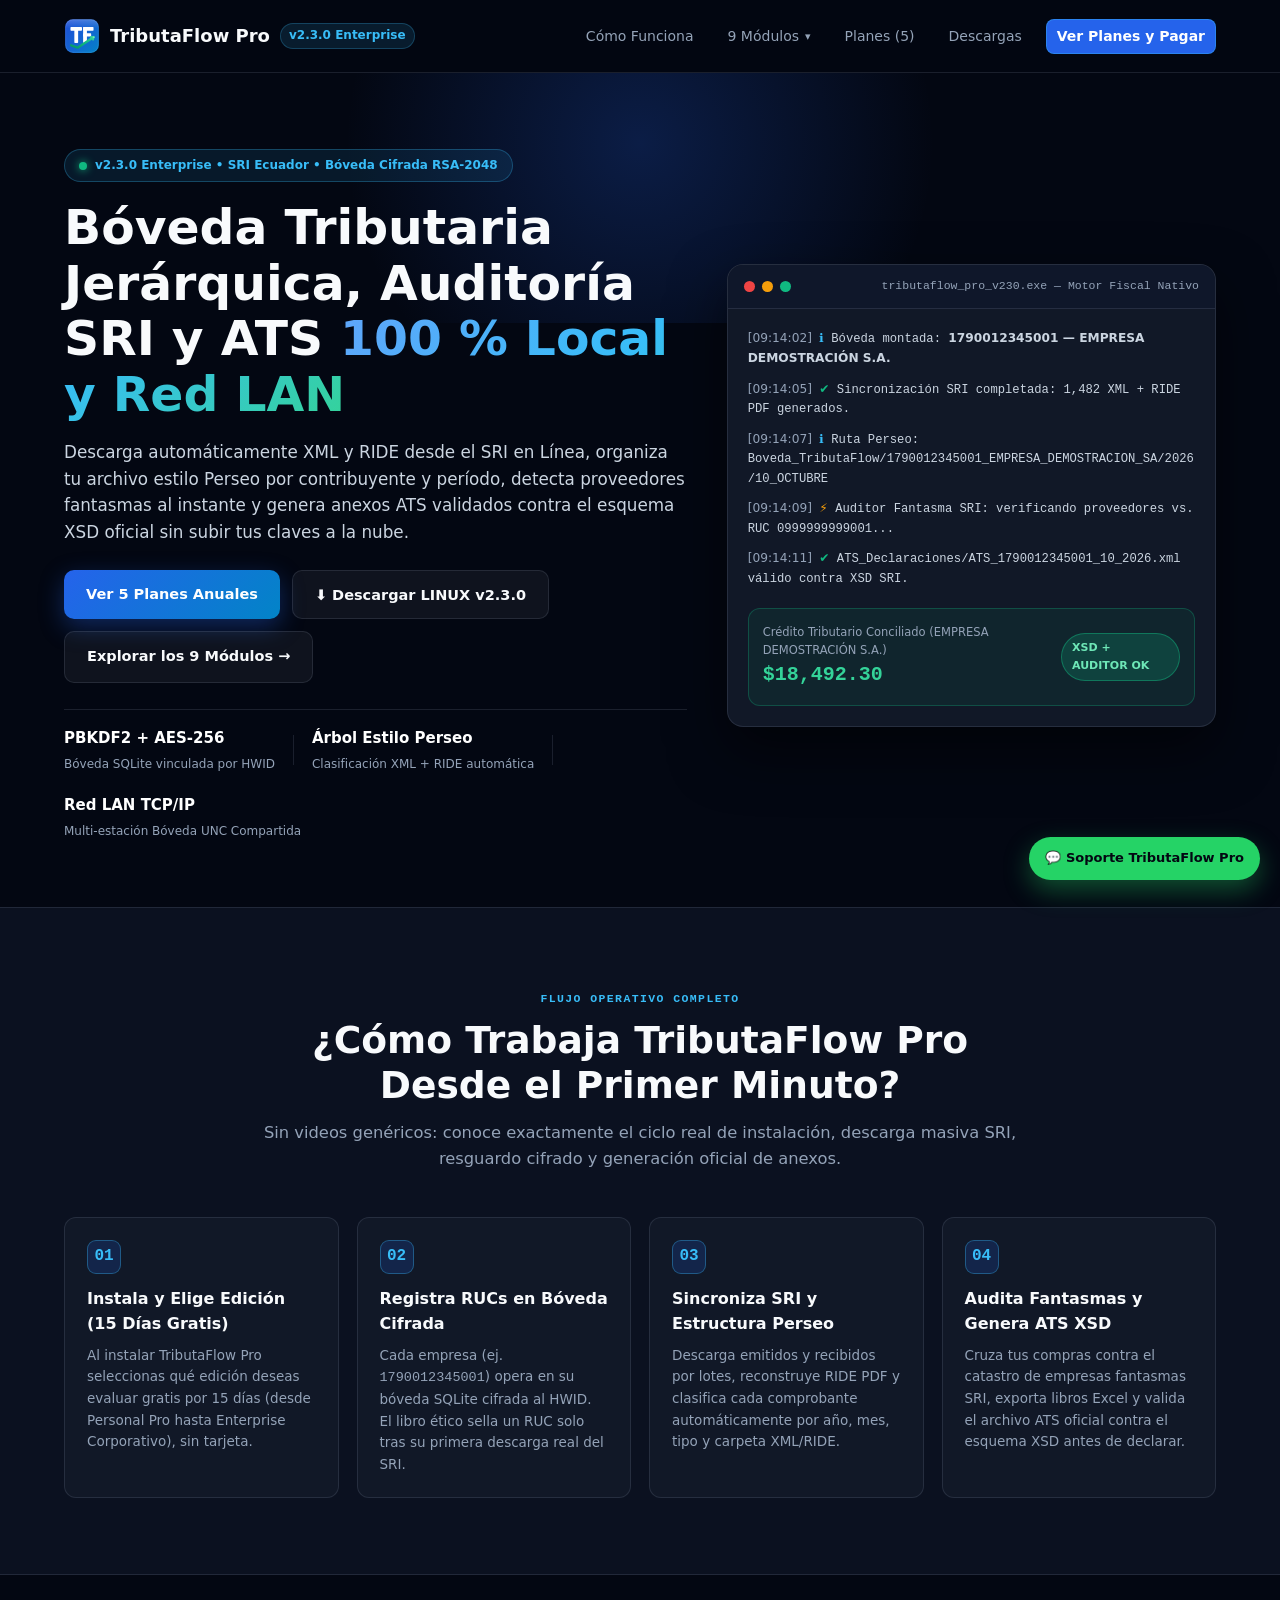
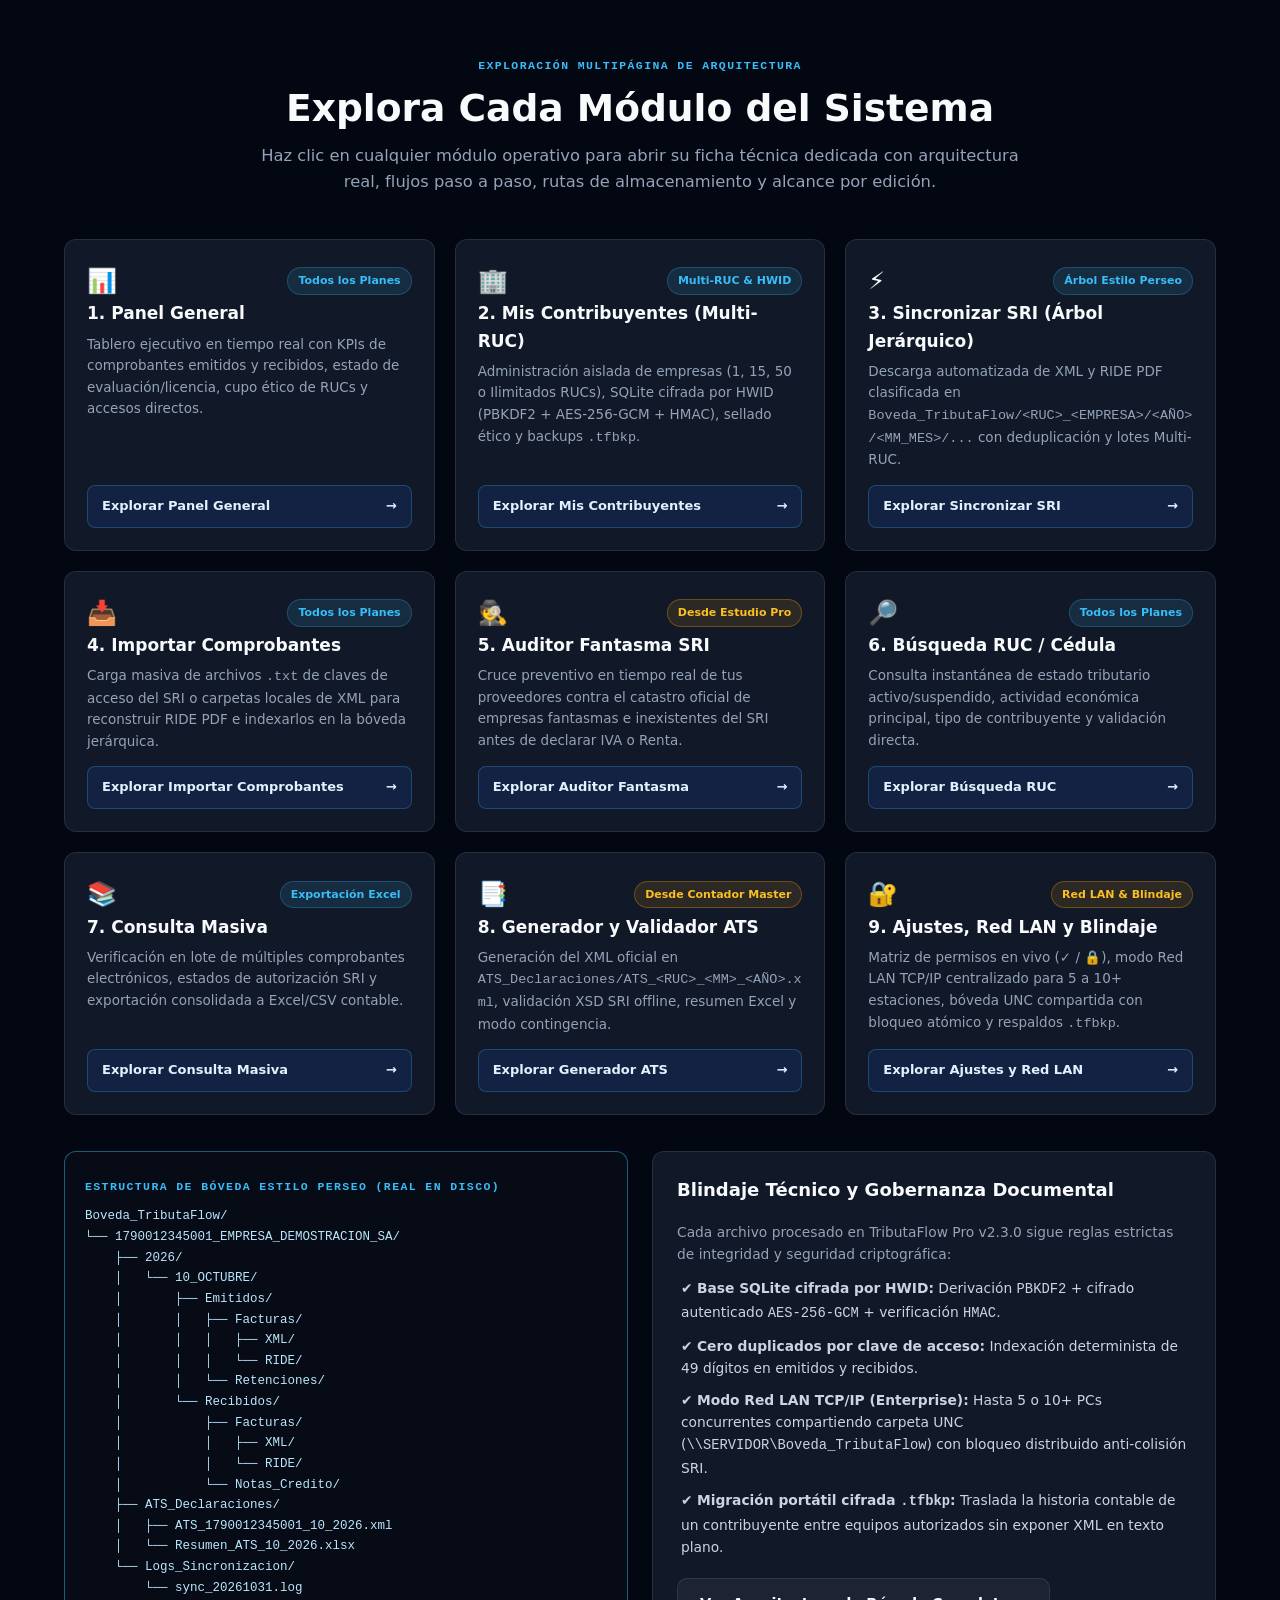
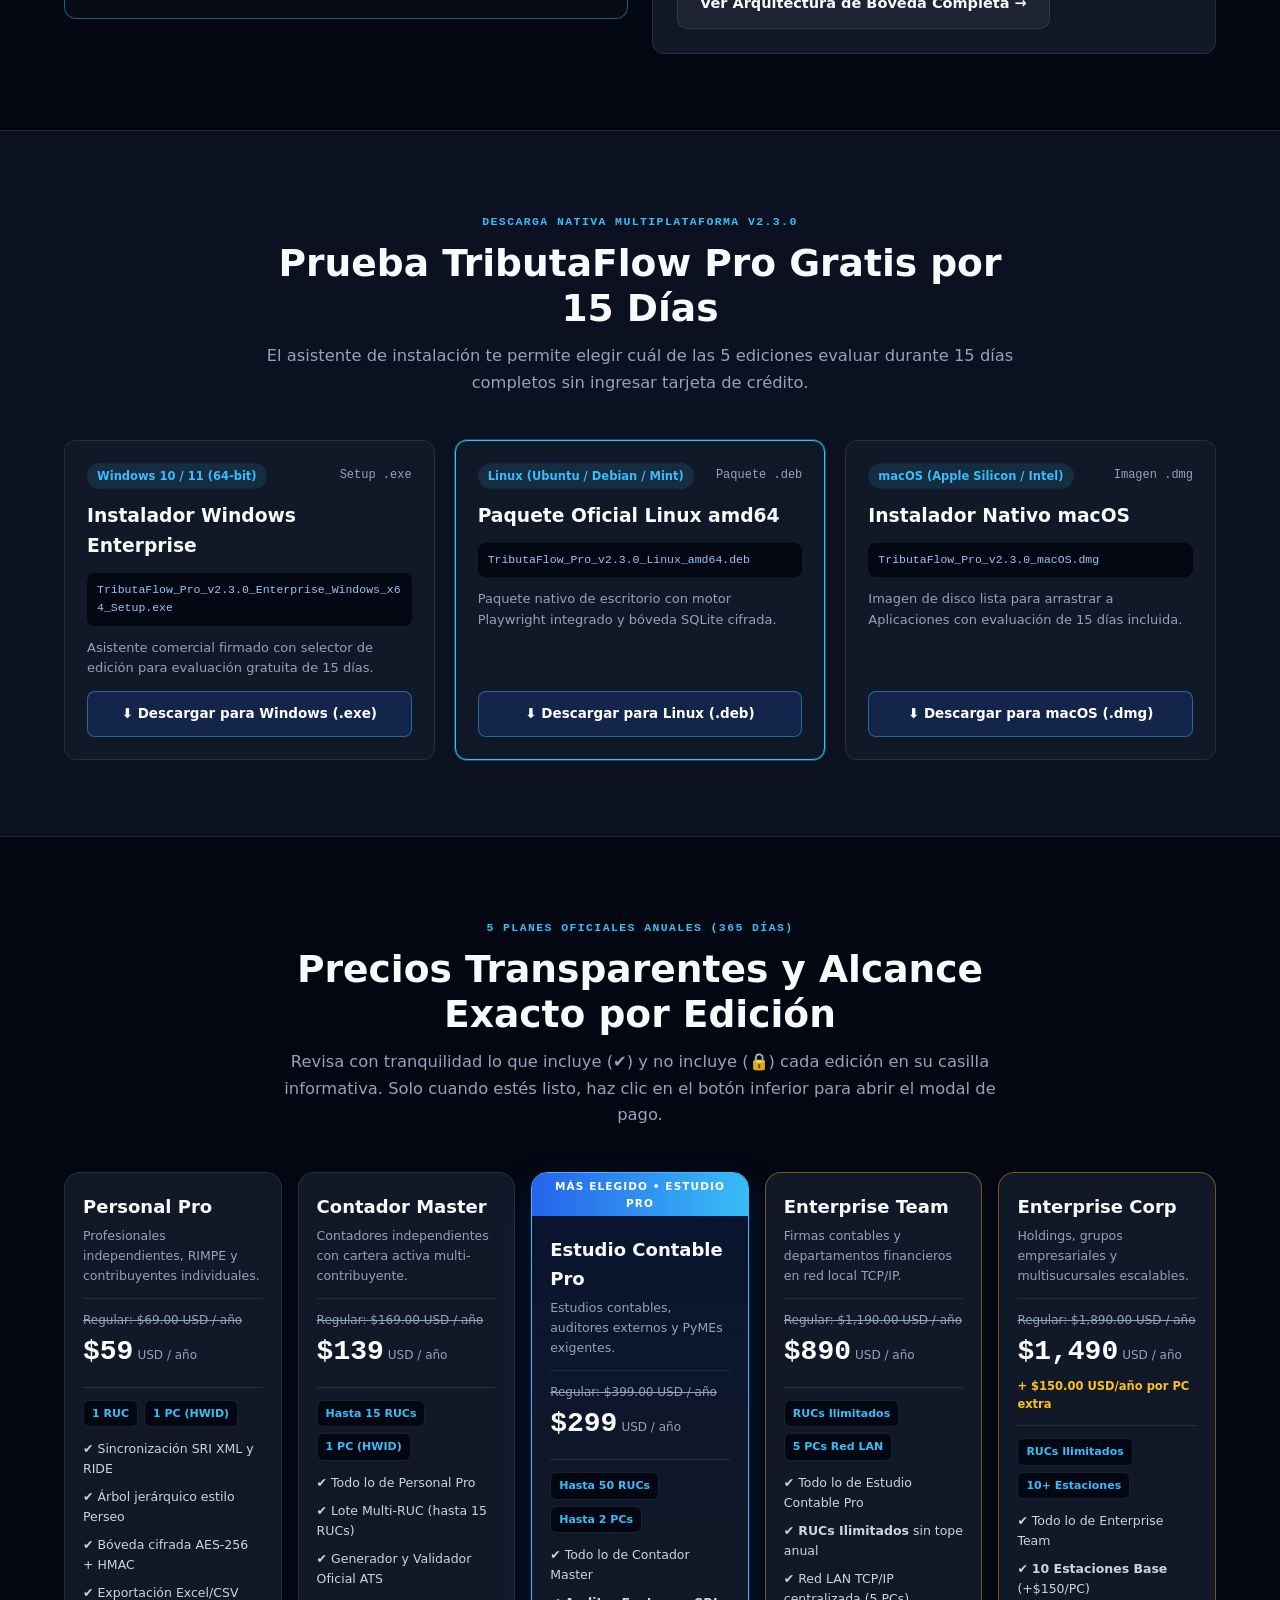
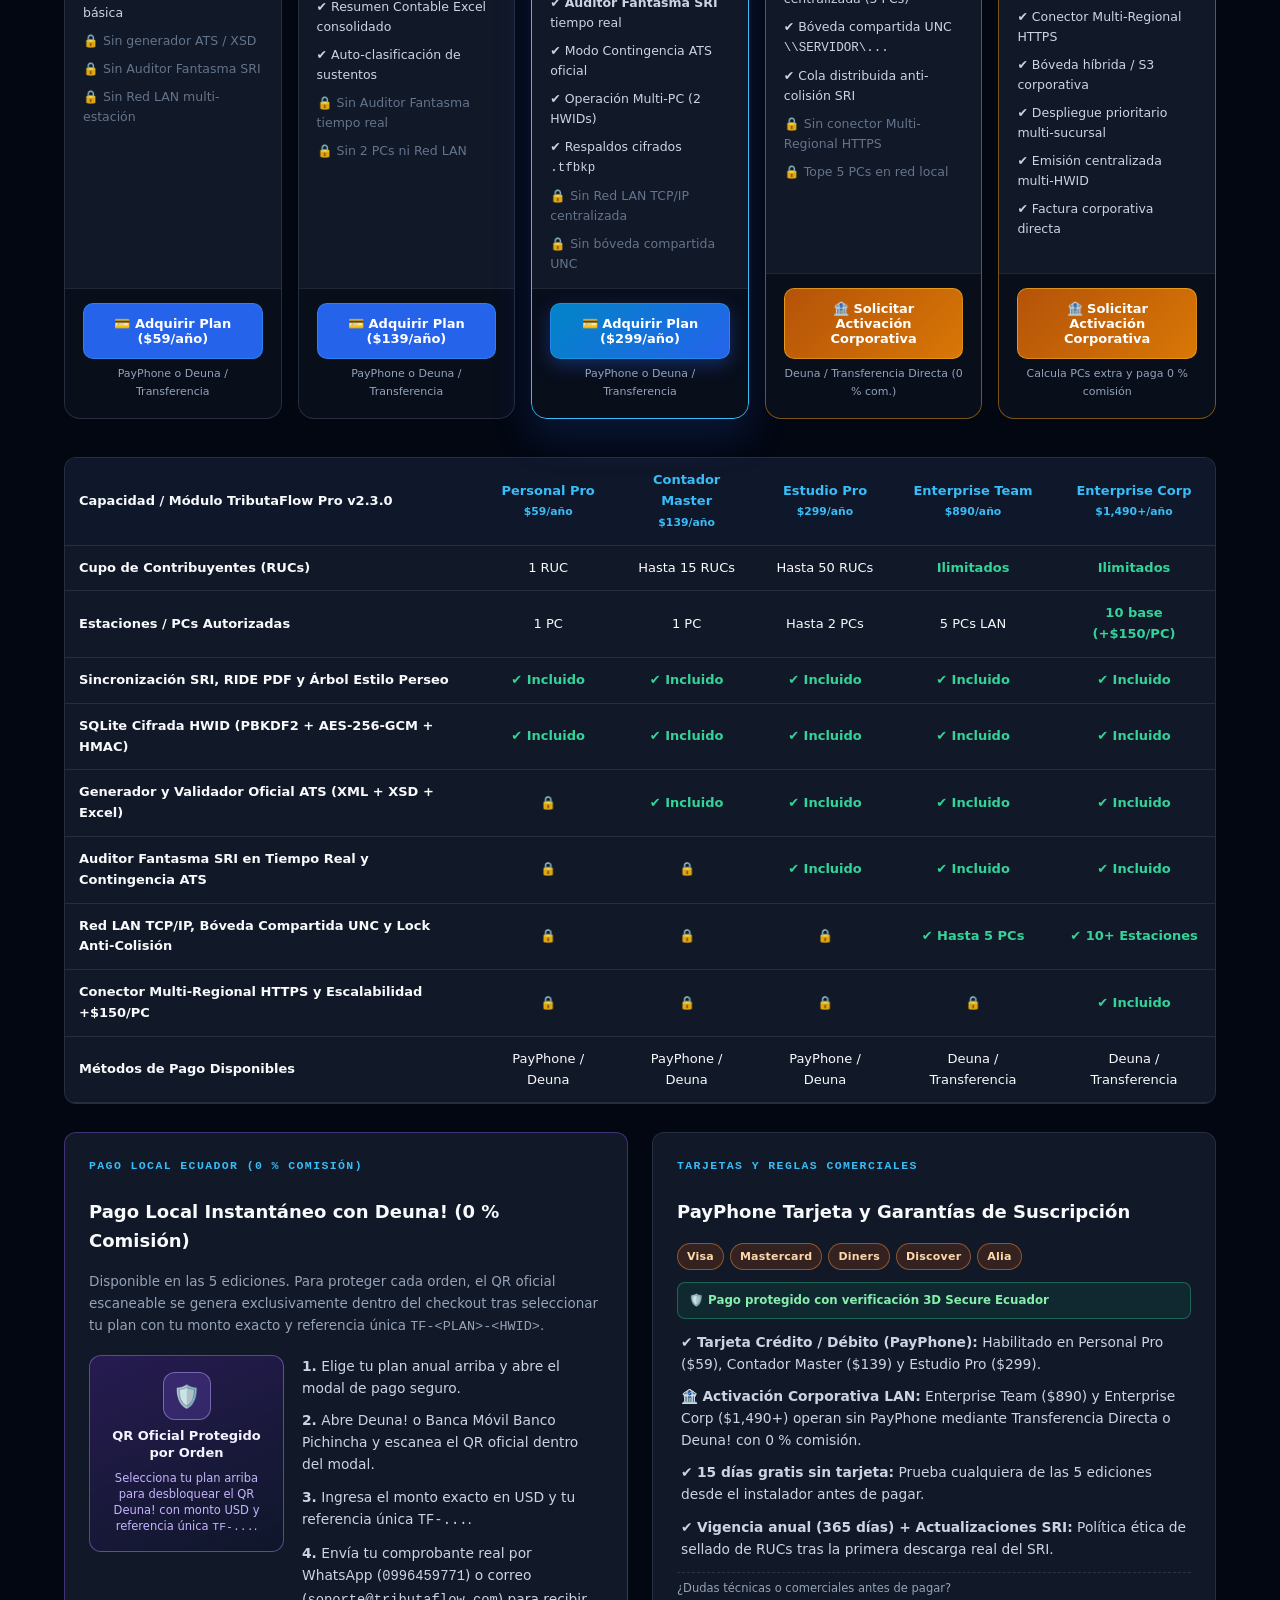
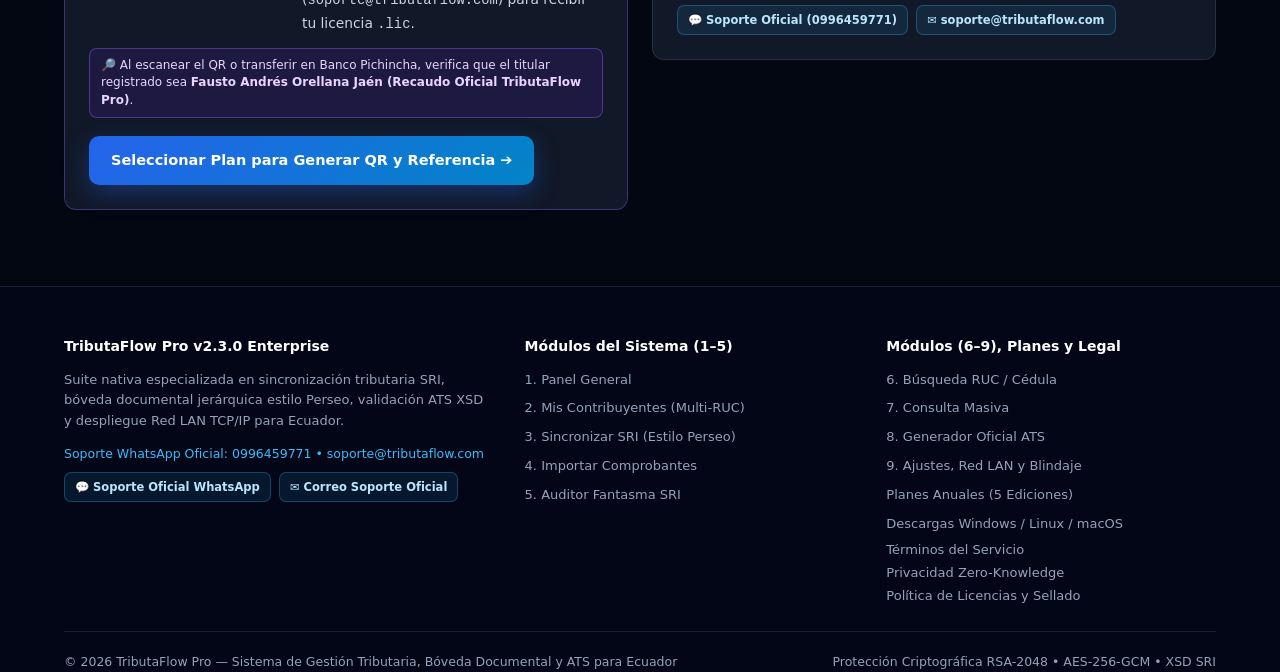
==== commit 1aad45f3: "feat(v2.3.0): blindaje anti-redirección de pagos, CSP estricta y plantillas dinámicas por plan" ====
--- a/index.html
+++ b/index.html
@@ -4,17 +4,14 @@
     <meta charset="UTF-8">
     <meta name="viewport" content="width=device-width, initial-scale=1.0">
     <meta http-equiv="X-UA-Compatible" content="IE=edge">
-    <meta http-equiv="Content-Security-Policy" content="default-src 'self'; script-src 'self'; style-src 'self' 'unsafe-inline' https://fonts.googleapis.com; font-src 'self' https://fonts.gstatic.com; img-src 'self' data: https:; connect-src 'self'; form-action 'self'; base-uri 'self';">
-    <meta name="referrer" content="strict-origin-when-cross-origin">
+    <meta http-equiv="Content-Security-Policy" content="default-src 'self'; script-src 'self'; style-src 'self' 'unsafe-inline'; img-src 'self' data:; base-uri 'self'; form-action 'none';">
+    <meta name="referrer" content="no-referrer">
 
     <title>TributaFlow Pro v2.3.0 Enterprise | Gestión Tributaria, Bóveda y ATS Ecuador</title>
     <meta name="description" content="Sistema nativo de gestión tributaria SRI Ecuador, bóveda documental jerárquica estilo Perseo, Auditor Fantasma en tiempo real, validador ATS XSD y arquitectura Red LAN TCP/IP.">
 
     <link rel="icon" type="image/png" href="assets/img/favicon.png">
     <link rel="stylesheet" href="assets/css/portal.css">
-    <link rel="preconnect" href="https://fonts.googleapis.com">
-    <link rel="preconnect" href="https://fonts.gstatic.com" crossorigin>
-    <link href="https://fonts.googleapis.com/css2?family=Inter:wght@400;500;600;700;800&family=JetBrains+Mono:wght@400;600;700&display=swap" rel="stylesheet">
 </head>
 <body data-root="">
 
@@ -350,7 +347,7 @@
 
     <!-- Matriz de 5 Planes con Separación Estricta de Tarjeta vs Botón de Pago -->
     <section id="precios" class="section">
-        <div class="container">
+        <div id="planes" class="container">
             <div class="section-head">
                 <span class="eyebrow">5 PLANES OFICIALES ANUALES (365 DÍAS)</span>
                 <h2>Precios Transparentes y Alcance Exacto por Edición</h2>
@@ -606,24 +603,29 @@
                 </table>
             </div>
 
-            <!-- Canales Oficiales de Pago en Ecuador (QR Deuna + Transferencia + PayPhone) -->
+            <!-- Canales Oficiales de Pago en Ecuador (Deuna Protegido + Transferencia + PayPhone) -->
             <div class="architecture-split" style="margin-top: 28px;">
-                <div class="feature-list-panel">
+                <div class="feature-list-panel deuna-protected-card">
                     <span class="eyebrow">PAGO LOCAL ECUADOR (0 % COMISIÓN)</span>
-                    <h3>Deuna! QR y Transferencia Bancaria Directa</h3>
-                    <p style="font-size: 13.5px; color: var(--text-muted);">Disponible en las 5 ediciones. Al pulsar <strong>Adquirir Plan</strong> o <strong>Solicitar Activación Corporativa</strong> en tu plan elegido se abre el modal de pago con tu monto exacto y referencia única <code>TF-&lt;PLAN&gt;-&lt;HWID&gt;</code>.</p>
+                    <h3>Pago Local Instantáneo con Deuna! (0 % Comisión)</h3>
+                    <p style="font-size: 13.5px; color: var(--text-muted);">Disponible en las 5 ediciones. Para proteger cada orden, el QR oficial escaneable se genera exclusivamente dentro del checkout tras seleccionar tu plan con tu monto exacto y referencia única <code>TF-&lt;PLAN&gt;-&lt;HWID&gt;</code>.</p>
                     <div class="deuna-layout" style="margin-top: 6px;">
-                        <div class="qr-preview-wrap">
-                            <img src="assets/qr-deuna.png" alt="QR Deuna Fausto Orellana Recaudo Oficial TributaFlow Pro">
+                        <div class="deuna-shield-box" aria-label="QR Deuna protegido por orden de pago">
+                            <span class="deuna-shield-icon" aria-hidden="true">🛡️</span>
+                            <strong>QR Oficial Protegido por Orden</strong>
+                            <small>Selecciona tu plan arriba para desbloquear el QR Deuna! con monto USD y referencia única <code>TF-...</code>.</small>
                         </div>
                         <ul class="deuna-steps">
-                            <li><strong>1.</strong> Abre Deuna! o Banca Móvil Banco Pichincha.</li>
-                            <li><strong>2.</strong> Escanea el QR de Recaudo Oficial TributaFlow Pro.</li>
-                            <li><strong>3.</strong> Ingresa el monto exacto y referencia <code>TF-...</code> generada en el modal.</li>
-                            <li><strong>4.</strong> Envía tu comprobante por WhatsApp (0996459771) para emitir tu licencia <code>.lic</code>.</li>
+                            <li><strong>1.</strong> Elige tu plan anual arriba y abre el modal de pago seguro.</li>
+                            <li><strong>2.</strong> Abre Deuna! o Banca Móvil Banco Pichincha y escanea el QR oficial dentro del modal.</li>
+                            <li><strong>3.</strong> Ingresa el monto exacto en USD y tu referencia única <code>TF-...</code>.</li>
+                            <li><strong>4.</strong> Envía tu comprobante real por WhatsApp (<code>0996459771</code>) o correo (<code>soporte@tributaflow.com</code>) para recibir tu licencia <code>.lic</code>.</li>
                         </ul>
                     </div>
                     <p class="deuna-titular-note">🔎 Al escanear el QR o transferir en Banco Pichincha, verifica que el titular registrado sea <strong>Fausto Andrés Orellana Jaén (Recaudo Oficial TributaFlow Pro)</strong>.</p>
+                    <div style="margin-top: 6px;">
+                        <a href="#planes" class="btn-glow" id="btnSeleccionarPlanQr">Seleccionar Plan para Generar QR y Referencia ➔</a>
+                    </div>
                 </div>
                 <div class="feature-list-panel">
                     <span class="eyebrow">TARJETAS Y REGLAS COMERCIALES</span>
@@ -642,6 +644,13 @@
                         <li>✔ <strong>15 días gratis sin tarjeta:</strong> Prueba cualquiera de las 5 ediciones desde el instalador antes de pagar.</li>
                         <li>✔ <strong>Vigencia anual (365 días) + Actualizaciones SRI:</strong> Política ética de sellado de RUCs tras la primera descarga real del SRI.</li>
                     </ul>
+                    <div class="support-inline-bar">
+                        <span>¿Dudas técnicas o comerciales antes de pagar?</span>
+                        <div class="support-inline-links">
+                            <a href="https://wa.me/593996459771?text=Consulta%20Soporte%20T%C3%A9cnico%20%E2%80%94%20TributaFlow%20Pro" target="_blank" rel="noopener noreferrer" class="btn-support-link" data-support-link="whatsapp">💬 Soporte Oficial (0996459771)</a>
+                            <a href="mailto:soporte@tributaflow.com?subject=Consulta%20Soporte%20T%C3%A9cnico%20%E2%80%94%20TributaFlow%20Pro" class="btn-support-link" data-support-link="correo">✉️ soporte@tributaflow.com</a>
+                        </div>
+                    </div>
                 </div>
             </div>
         </div>
@@ -654,7 +663,11 @@
                 <div class="footer-col">
                     <h4>TributaFlow Pro v2.3.0 Enterprise</h4>
                     <p style="font-size: 13px; color: var(--text-muted); margin-bottom: 12px;">Suite nativa especializada en sincronización tributaria SRI, bóveda documental jerárquica estilo Perseo, validación ATS XSD y despliegue Red LAN TCP/IP para Ecuador.</p>
-                    <p style="font-size: 12.5px; color: var(--accent);">Soporte WhatsApp Oficial: 0996459771</p>
+                    <p style="font-size: 12.5px; color: var(--accent);">Soporte WhatsApp Oficial: 0996459771 • soporte@tributaflow.com</p>
+                    <div class="footer-support-links">
+                        <a href="https://wa.me/593996459771?text=Consulta%20Soporte%20T%C3%A9cnico%20%E2%80%94%20TributaFlow%20Pro" target="_blank" rel="noopener noreferrer" class="btn-support-link" data-support-link="whatsapp">💬 Soporte Oficial WhatsApp</a>
+                        <a href="mailto:soporte@tributaflow.com?subject=Consulta%20Soporte%20T%C3%A9cnico%20%E2%80%94%20TributaFlow%20Pro" class="btn-support-link" data-support-link="correo">✉️ Correo Soporte Oficial</a>
+                    </div>
                 </div>
 
                 <div class="footer-col">
--- a/assets/css/portal.css
+++ b/assets/css/portal.css
@@ -65,7 +65,7 @@
 .navbar {
     position: sticky;
     top: 0;
-    z-index: 100;
+    z-index: 9990;
     background: rgba(3, 7, 18, 0.88);
     backdrop-filter: blur(16px);
     border-bottom: 1px solid var(--border-subtle);
@@ -77,6 +77,7 @@
     justify-content: space-between;
     align-items: center;
     gap: 16px;
+    position: relative;
 }
 
 .brand {
@@ -117,29 +118,47 @@
 .nav-menu {
     display: flex;
     align-items: center;
-    gap: 22px;
-}
-
-.nav-menu a {
-    color: var(--text-muted);
-    text-decoration: none;
+    gap: 14px;
     font-size: 14px;
     font-weight: 500;
-    transition: color 0.2s;
-}
-
-.nav-menu a:hover,
-.nav-menu a.active {
+    line-height: 1.5;
+}
+
+.nav-menu a {
+    color: #94a3b8;
+    text-decoration: none;
+    font: inherit;
+    display: inline-flex;
+    align-items: center;
+    padding: 6px 10px;
+    border-radius: 8px;
+    white-space: nowrap;
+    transition: color 0.2s, background-color 0.2s;
+}
+
+.nav-menu a:not(.nav-cta):hover,
+.nav-menu a:not(.nav-cta):focus-visible,
+.nav-menu a:not(.nav-cta).active {
     color: #ffffff;
+    background: rgba(148, 163, 184, 0.1);
+    outline: none;
 }
 
 .nav-cta {
+    appearance: none;
+    -webkit-appearance: none;
+    font: inherit;
     background: var(--primary);
     border: 1px solid rgba(56, 189, 248, 0.35);
     padding: 9px 16px;
     border-radius: var(--radius-sm);
     color: #ffffff !important;
     font-weight: 700 !important;
+    cursor: pointer;
+    display: inline-flex;
+    align-items: center;
+    justify-content: center;
+    white-space: nowrap;
     transition: background 0.2s, transform 0.2s;
 }
 
@@ -168,10 +187,6 @@
     object-fit: contain;
 }
 
-.nav-inner {
-    position: relative;
-}
-
 /* Menú desplegable responsivo "9 Módulos ▾" */
 .nav-dropdown {
     position: static;
@@ -180,18 +195,19 @@
 }
 
 .nav-dropdown-trigger {
-    display: inline-flex;
-    align-items: center;
-    gap: 6px;
+    appearance: none;
+    -webkit-appearance: none;
     background: transparent;
     border: none;
-    color: #94a3b8;
-    font-family: inherit;
-    font-size: 14px;
-    font-weight: 500;
-    padding: 6px 2px;
+    color: #94A3B8;
+    font: inherit;
     cursor: pointer;
-    transition: color 0.2s;
+    display: inline-flex;
+    align-items: center;
+    gap: 6px;
+    padding: 6px 10px;
+    border-radius: 8px;
+    transition: color 0.2s, background-color 0.2s;
     white-space: nowrap;
 }
 
@@ -199,6 +215,7 @@
 .nav-dropdown-trigger:focus-visible,
 .nav-dropdown.is-open .nav-dropdown-trigger {
     color: #ffffff;
+    background: rgba(148, 163, 184, 0.1);
     outline: none;
 }
 
@@ -210,6 +227,7 @@
 .nav-caret {
     display: inline-block;
     font-size: 11px;
+    line-height: 1;
     transition: transform 0.2s ease;
 }
 
@@ -218,7 +236,12 @@
 }
 
 .nav-dropdown-panel {
-    display: none;
+    display: block;
+    opacity: 0;
+    visibility: hidden;
+    pointer-events: none;
+    transform: translateY(-6px);
+    transition: opacity 0.18s ease, transform 0.18s ease, visibility 0.18s ease;
     position: absolute;
     top: calc(100% + 4px);
     right: 24px;
@@ -229,11 +252,23 @@
     border-radius: 14px;
     box-shadow: 0 24px 60px rgba(0, 0, 0, 0.65);
     padding: 14px;
-    z-index: 120;
+    z-index: 9999;
+}
+
+.nav-dropdown-panel::before {
+    content: "";
+    position: absolute;
+    top: -26px;
+    left: 0;
+    right: 0;
+    height: 26px;
 }
 
 .nav-dropdown.is-open .nav-dropdown-panel {
-    display: block;
+    opacity: 1;
+    visibility: visible;
+    pointer-events: auto;
+    transform: translateY(0);
 }
 
 .nav-dropdown-header {
@@ -1166,7 +1201,7 @@
 .modal-overlay {
     position: fixed;
     inset: 0;
-    z-index: 999;
+    z-index: 10000;
     background: rgba(2, 6, 23, 0.82);
     backdrop-filter: blur(8px);
     display: none;
@@ -1487,17 +1522,165 @@
     display: flex;
     align-items: center;
     justify-content: center;
+    gap: 6px;
+    text-align: center;
     background: var(--whatsapp);
     color: #030712;
     font-weight: 800;
-    font-size: 13px;
-    padding: 11px 14px;
+    font-size: 12.5px;
+    padding: 11px 12px;
     border-radius: 9px;
     text-decoration: none;
+    transition: opacity 0.2s, transform 0.15s;
 }
 
 .btn-wp-confirm:hover {
     opacity: 0.92;
+    transform: translateY(-1px);
+}
+
+.btn-email-confirm {
+    display: flex;
+    align-items: center;
+    justify-content: center;
+    gap: 6px;
+    text-align: center;
+    background: #1e293b;
+    border: 1px solid rgba(56, 189, 248, 0.35);
+    color: #f8fafc;
+    font-weight: 700;
+    font-size: 12.5px;
+    padding: 11px 12px;
+    border-radius: 9px;
+    text-decoration: none;
+    transition: background 0.2s, border-color 0.2s, transform 0.15s;
+}
+
+.btn-email-confirm:hover {
+    background: #2563eb;
+    border-color: rgba(96, 165, 250, 0.65);
+    transform: translateY(-1px);
+}
+
+.checkout-actions-row {
+    display: grid;
+    grid-template-columns: 1fr 1fr;
+    gap: 8px;
+}
+
+.payphone-step2-box {
+    background: rgba(15, 23, 42, 0.86);
+    border: 1px solid rgba(148, 163, 184, 0.22);
+    border-radius: 10px;
+    padding: 12px;
+    display: flex;
+    flex-direction: column;
+    gap: 9px;
+}
+
+.payphone-step2-title {
+    font-size: 12.5px;
+    font-weight: 800;
+    color: #fdba74;
+}
+
+.anti-fp-alert {
+    background: rgba(245, 158, 11, 0.12);
+    border: 1px solid rgba(245, 158, 11, 0.38);
+    border-radius: 8px;
+    padding: 8px 10px;
+    font-size: 11.5px;
+    line-height: 1.4;
+    color: #fde68a;
+}
+
+.support-inline-bar {
+    display: flex;
+    flex-wrap: wrap;
+    align-items: center;
+    justify-content: space-between;
+    gap: 8px;
+    padding-top: 6px;
+    border-top: 1px dashed rgba(148, 163, 184, 0.2);
+    font-size: 11.5px;
+    color: var(--text-muted);
+}
+
+.support-inline-links {
+    display: flex;
+    flex-wrap: wrap;
+    align-items: center;
+    gap: 8px;
+}
+
+.btn-support-link {
+    display: inline-flex;
+    align-items: center;
+    gap: 5px;
+    padding: 5px 10px;
+    border-radius: 7px;
+    background: rgba(56, 189, 248, 0.1);
+    border: 1px solid rgba(56, 189, 248, 0.28);
+    color: #bae6fd;
+    font-size: 11.5px;
+    font-weight: 600;
+    text-decoration: none;
+    transition: background 0.2s, color 0.2s;
+}
+
+.btn-support-link:hover {
+    background: rgba(56, 189, 248, 0.22);
+    color: #ffffff;
+}
+
+.deuna-protected-card {
+    border-color: rgba(139, 92, 246, 0.38);
+}
+
+.deuna-shield-box {
+    width: 195px;
+    min-width: 195px;
+    background: linear-gradient(155deg, rgba(109, 40, 217, 0.24), rgba(15, 23, 42, 0.96));
+    border: 1px solid rgba(167, 139, 250, 0.45);
+    border-radius: 12px;
+    padding: 16px 14px;
+    display: flex;
+    flex-direction: column;
+    align-items: center;
+    justify-content: center;
+    text-align: center;
+    gap: 8px;
+}
+
+.deuna-shield-icon {
+    width: 48px;
+    height: 48px;
+    border-radius: 12px;
+    background: rgba(139, 92, 246, 0.22);
+    border: 1px solid rgba(196, 181, 253, 0.45);
+    display: inline-flex;
+    align-items: center;
+    justify-content: center;
+    font-size: 22px;
+}
+
+.deuna-shield-box strong {
+    font-size: 13px;
+    color: #f5f3ff;
+    line-height: 1.3;
+}
+
+.deuna-shield-box small {
+    font-size: 11.5px;
+    color: #c4b5fd;
+    line-height: 1.4;
+}
+
+.footer-support-links {
+    display: flex;
+    flex-wrap: wrap;
+    gap: 8px;
+    margin-top: 8px;
 }
 
 .enterprise-lan-notice {
@@ -1614,7 +1797,7 @@
     position: fixed;
     right: 20px;
     bottom: 20px;
-    z-index: 95;
+    z-index: 900;
     background: var(--whatsapp);
     color: #030712;
     font-weight: 800;
@@ -1634,7 +1817,7 @@
     left: 50%;
     bottom: 26px;
     transform: translateX(-50%);
-    z-index: 1200;
+    z-index: 10050;
     background: #10b981;
     color: #030712;
     font-weight: 800;
@@ -1696,11 +1879,17 @@
     }
 
     .nav-menu {
-        gap: 14px;
+        gap: 8px;
+        font-size: 13.5px;
     }
 
     .deuna-layout {
         flex-direction: column;
+    }
+
+    .deuna-shield-box {
+        width: 100%;
+        min-width: 0;
     }
 }
 
@@ -1722,14 +1911,19 @@
         padding: 16px 24px 20px;
         flex-direction: column;
         align-items: stretch;
-        gap: 12px;
+        gap: 10px;
         max-height: calc(100vh - 76px);
         overflow-y: auto;
-        z-index: 110;
+        z-index: 9995;
     }
 
     .nav-menu.is-open {
         display: flex;
+    }
+
+    .nav-menu a {
+        width: 100%;
+        padding: 8px 10px;
     }
 
     .nav-dropdown {
@@ -1742,14 +1936,19 @@
     .nav-dropdown-trigger {
         width: 100%;
         justify-content: space-between;
-        padding: 6px 0;
+        padding: 8px 10px;
         font-size: 15px;
     }
 
     .nav-dropdown-panel {
+        display: none;
         position: static;
         width: 100%;
+        opacity: 1;
+        visibility: visible;
+        pointer-events: auto;
         transform: none;
+        transition: none;
         background: rgba(15, 23, 42, 0.72);
         backdrop-filter: none;
         border: 1px solid rgba(56, 189, 248, 0.22);
@@ -1759,13 +1958,22 @@
         margin-top: 6px;
     }
 
+    .nav-dropdown-panel::before {
+        display: none;
+    }
+
+    .nav-dropdown.is-open .nav-dropdown-panel {
+        display: block;
+    }
+
     .nav-dropdown-grid {
         grid-template-columns: 1fr;
     }
 }
 
 @media (max-width: 600px) {
-    .plans-grid-5 {
+    .plans-grid-5,
+    .checkout-actions-row {
         grid-template-columns: 1fr;
     }
 
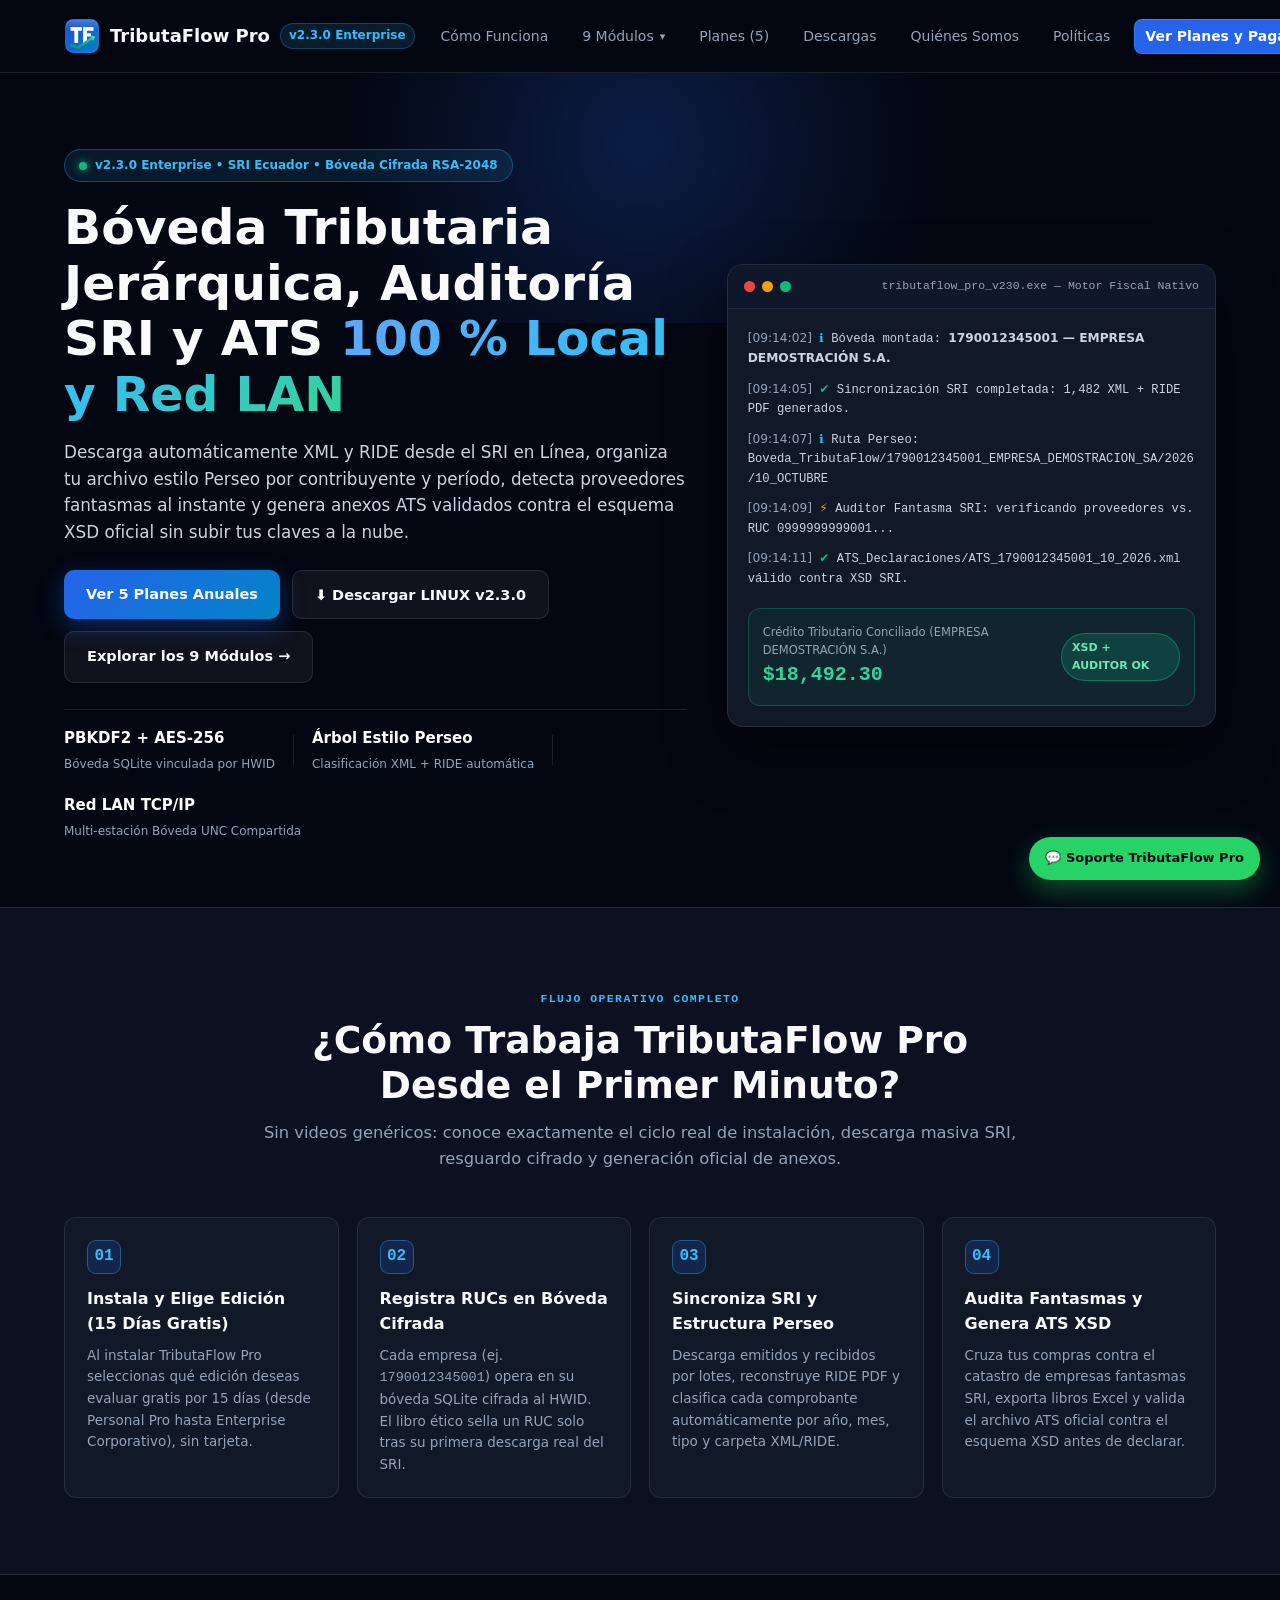
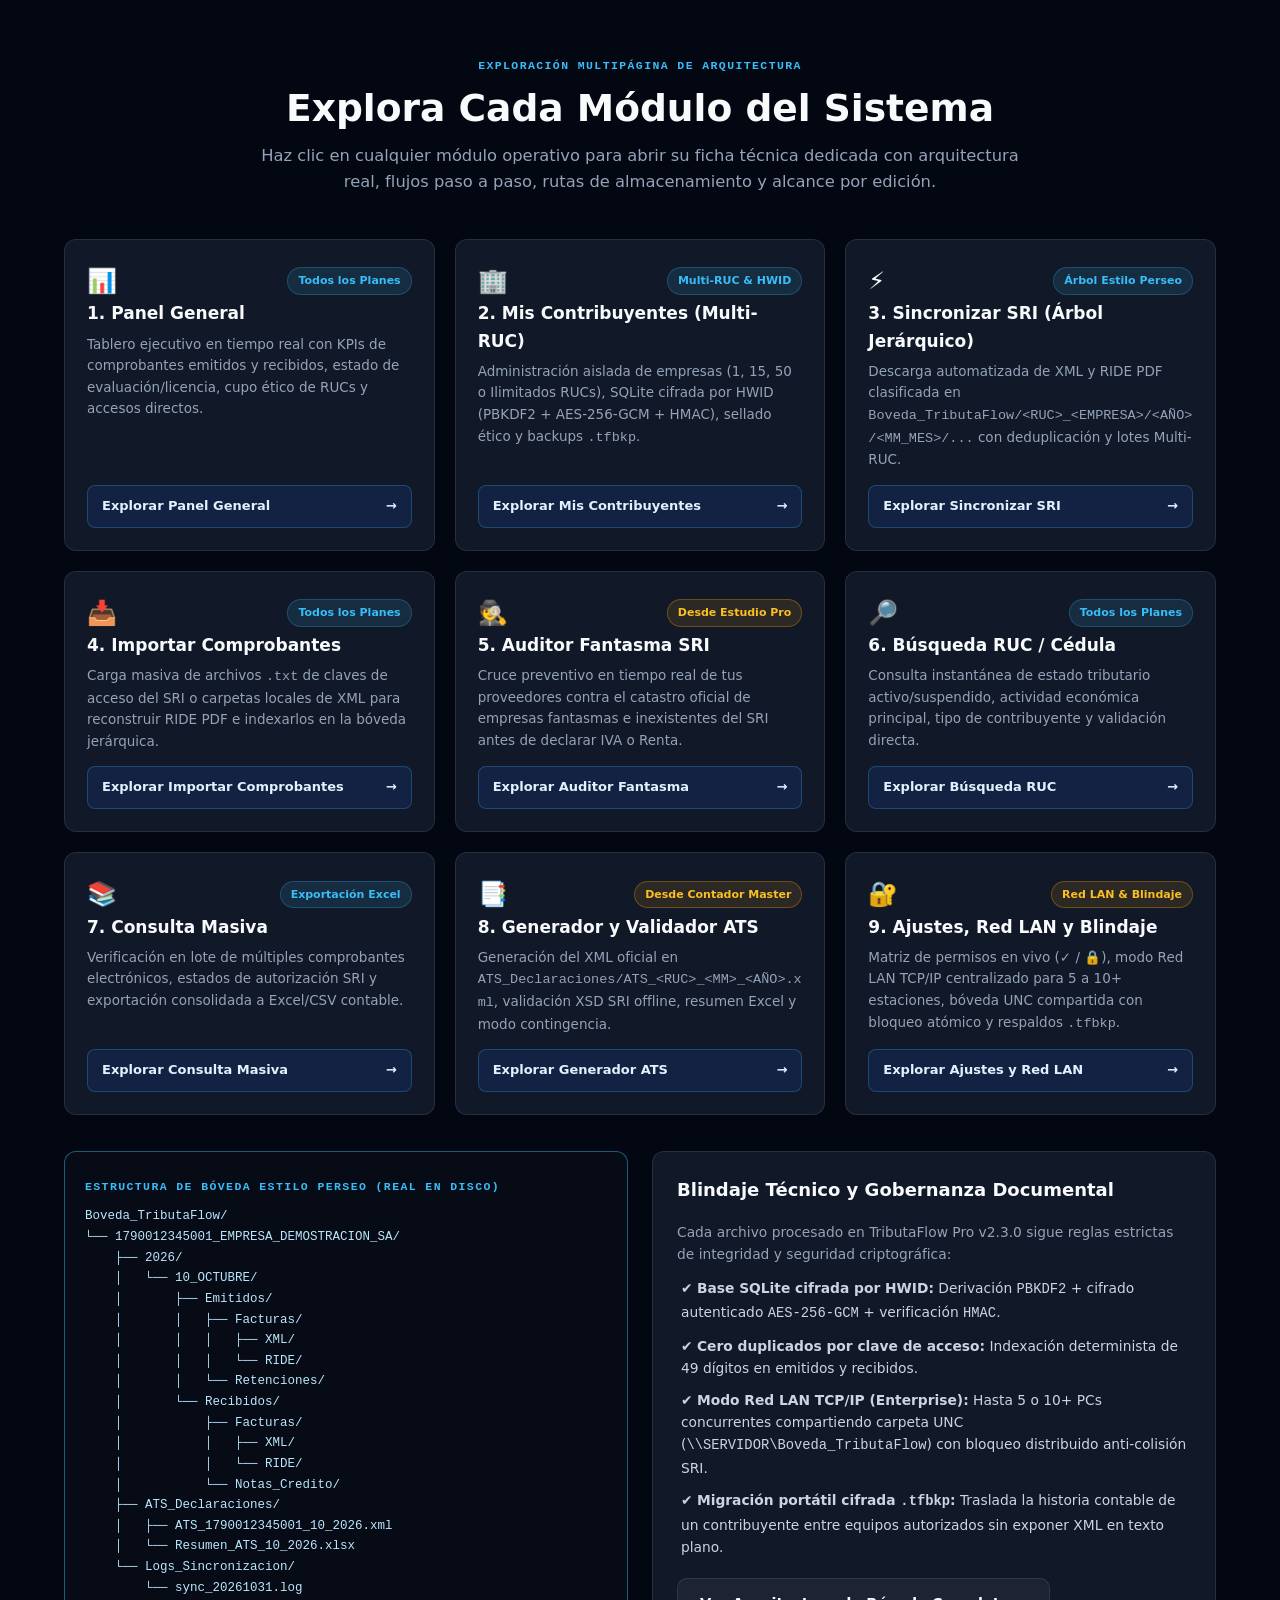
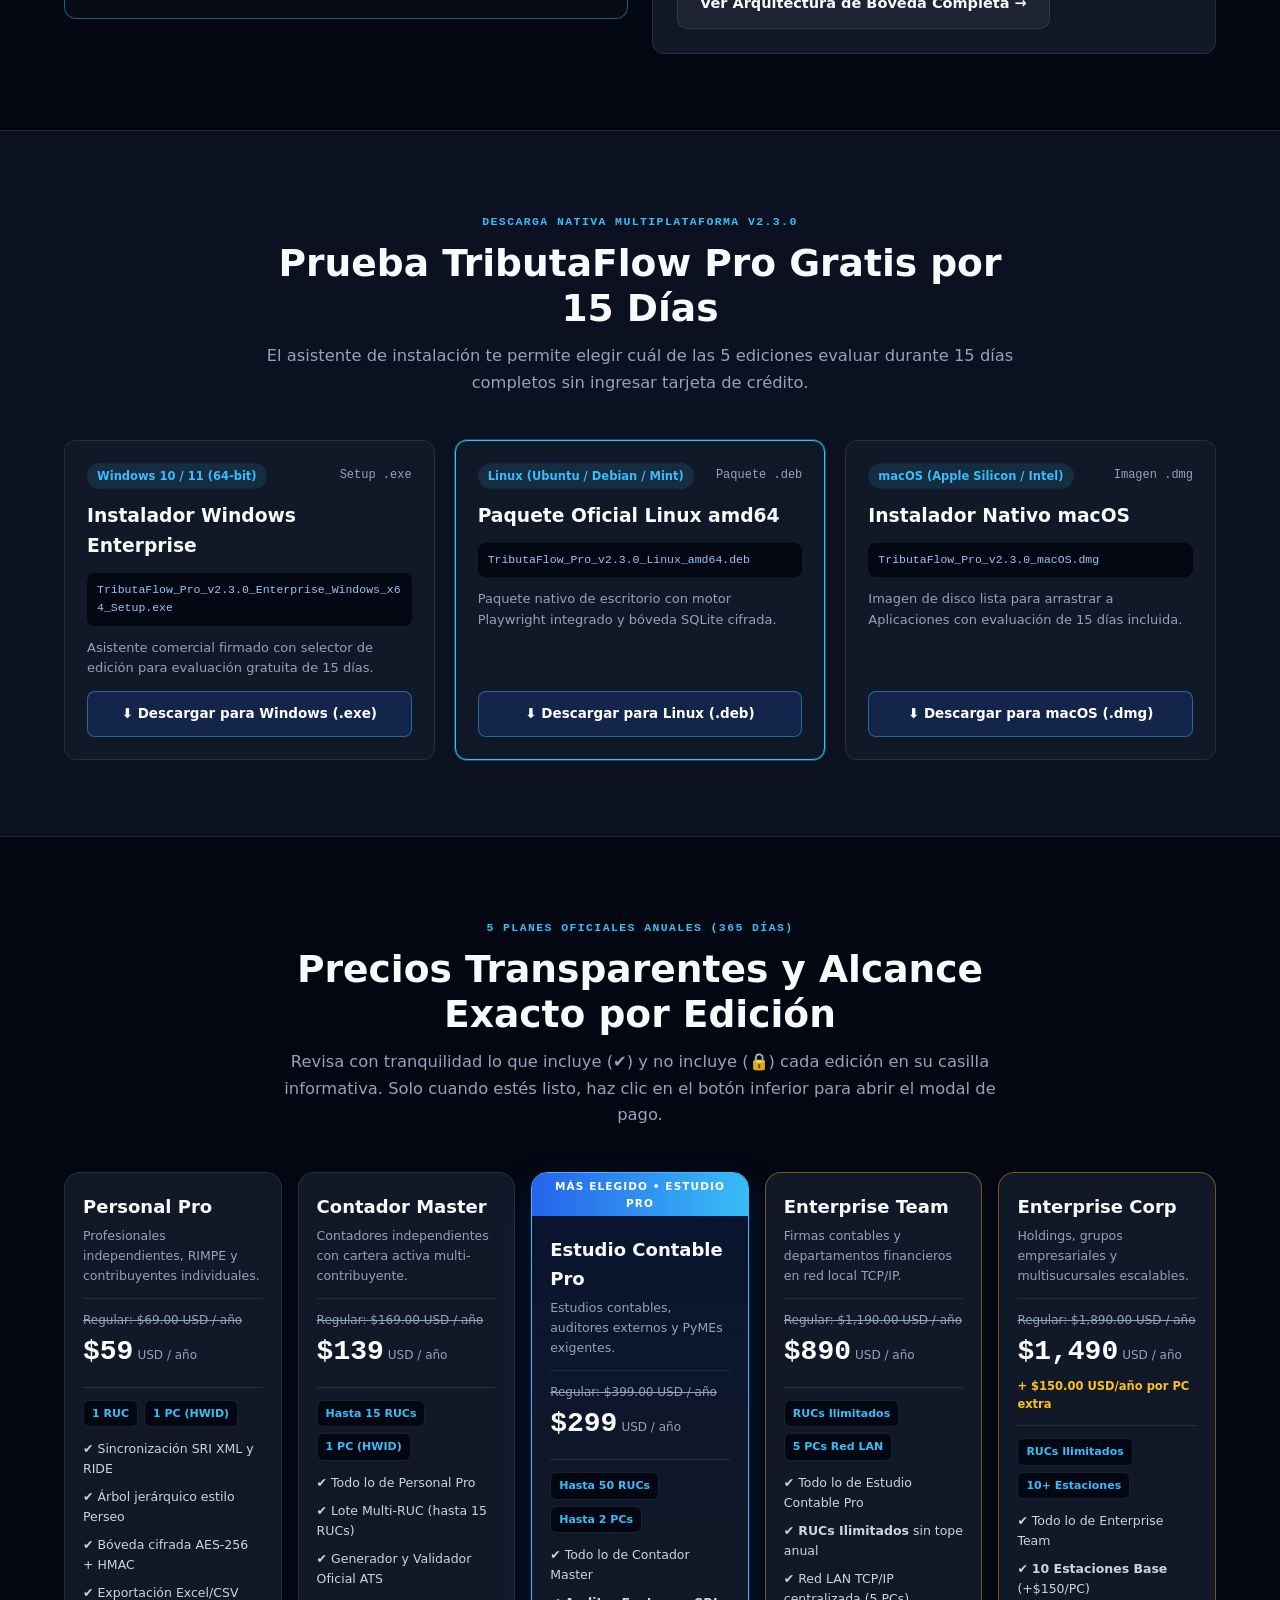
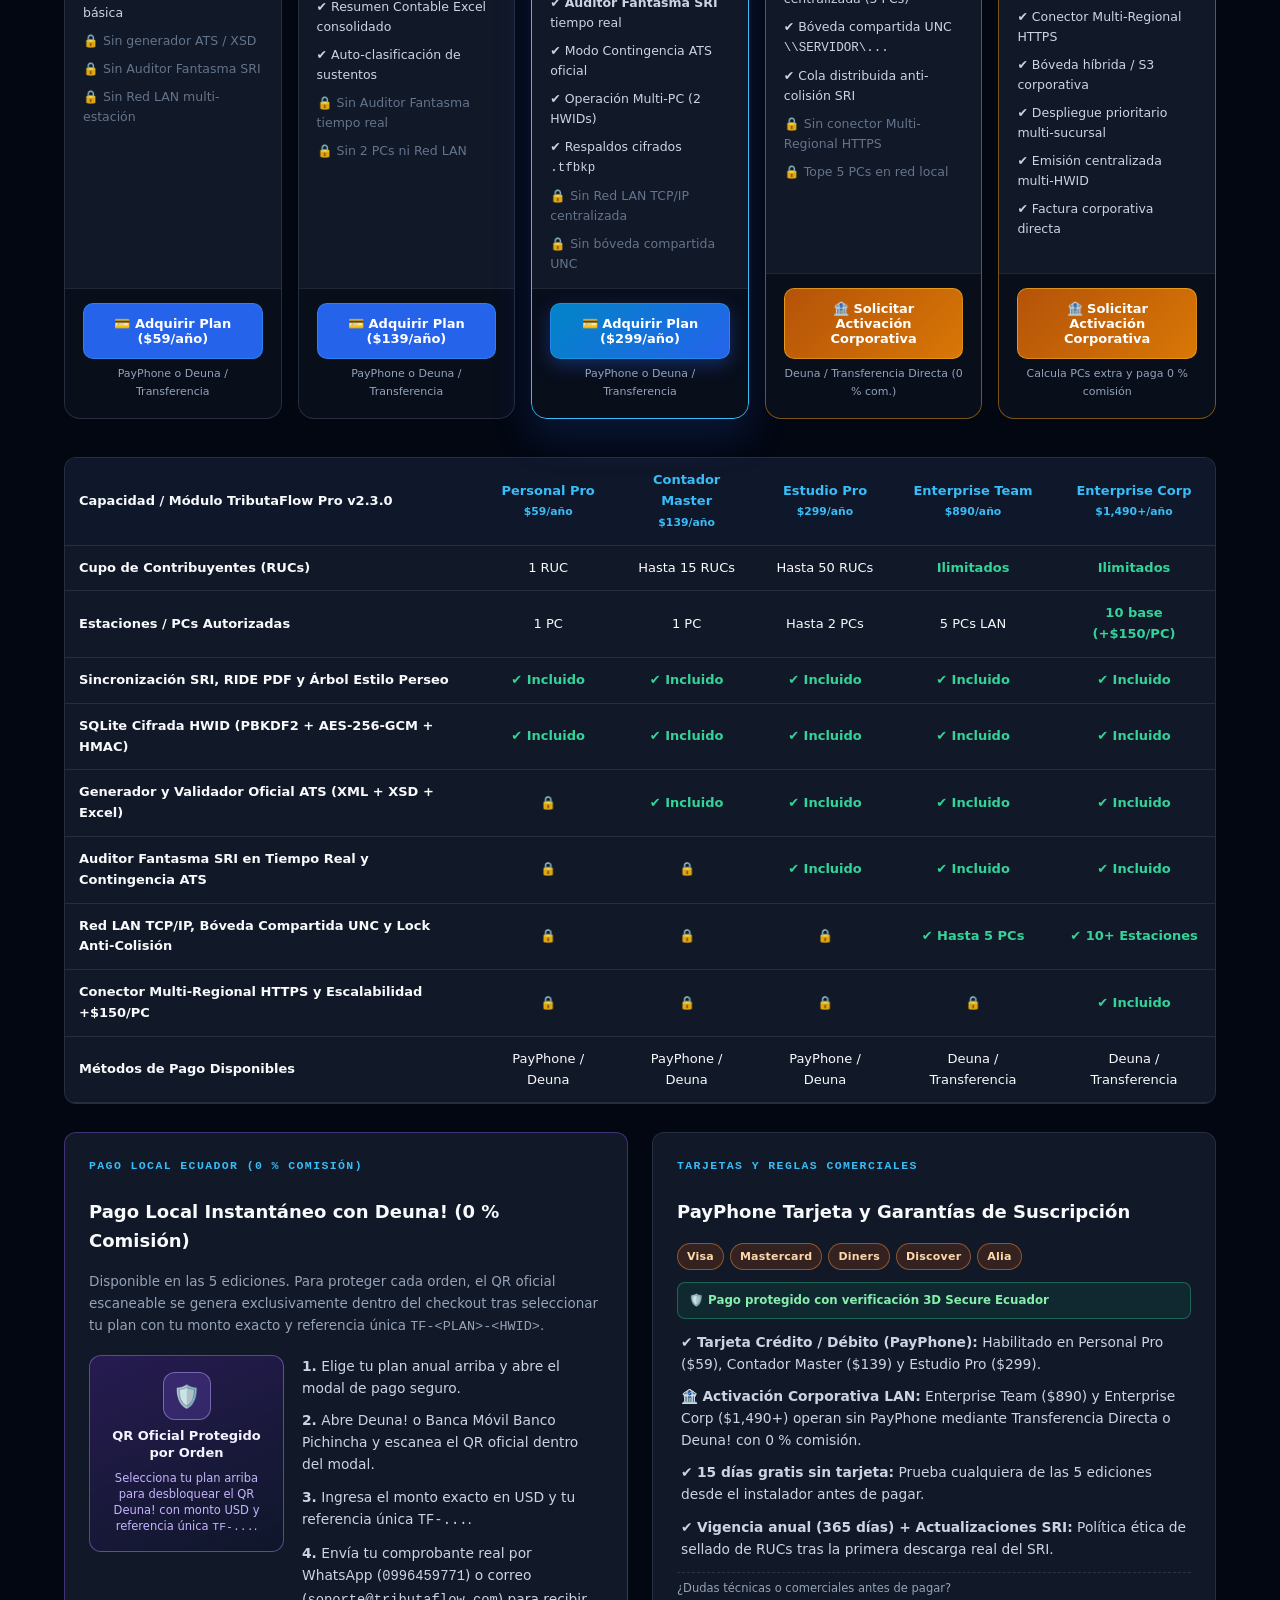
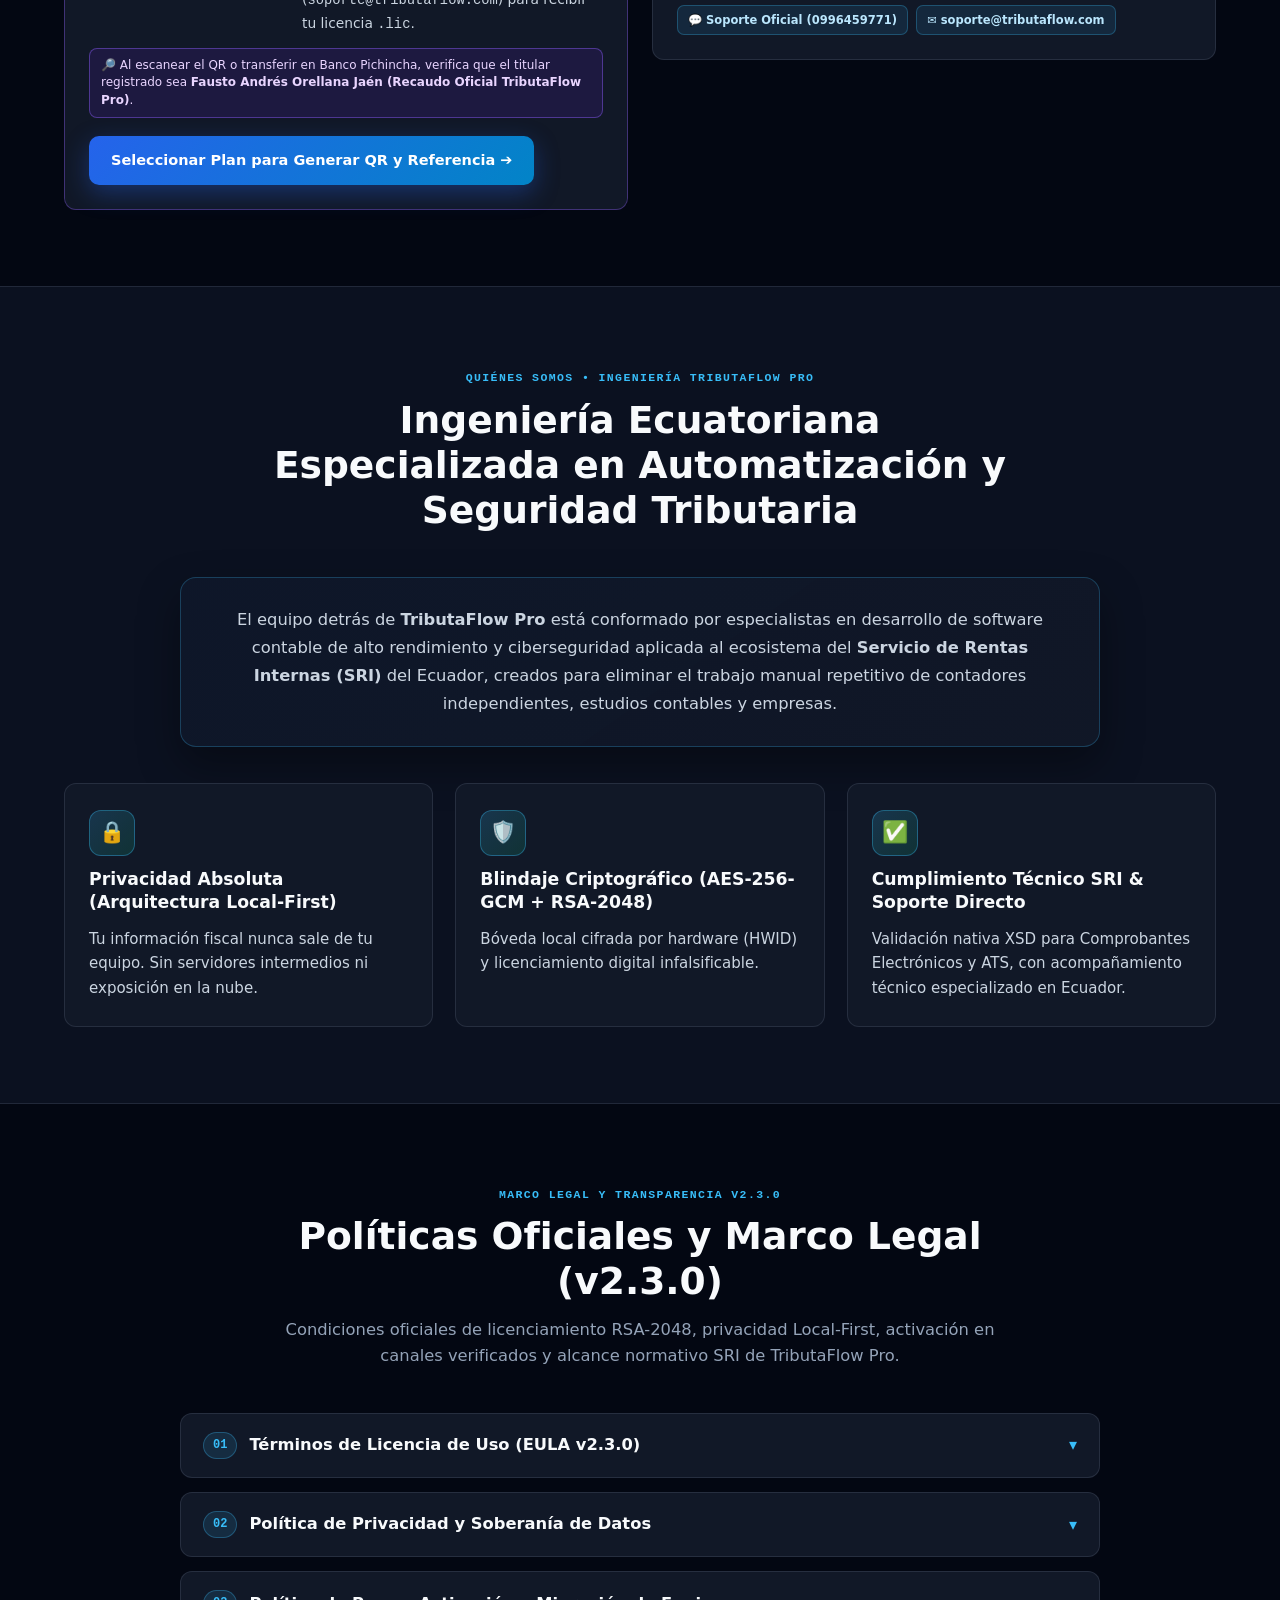
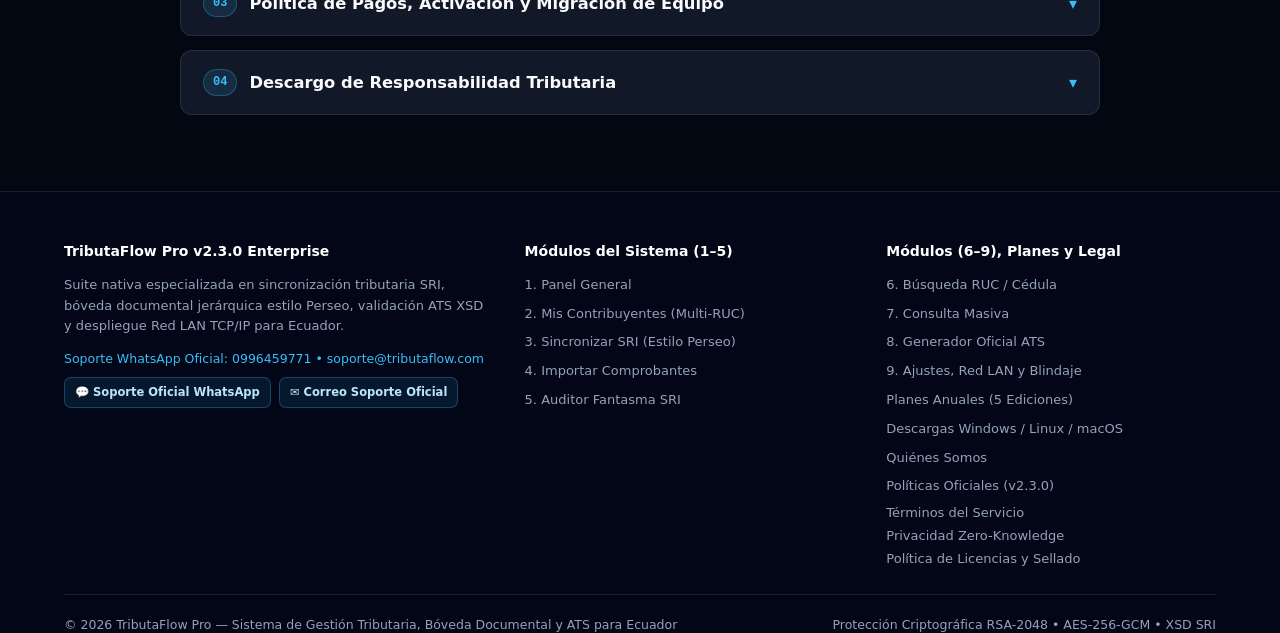
==== commit 351d5b0a: "feat(portal): agregar Quienes Somos, Politicas oficiales v2.3.0 y ajuste responsive" ====
--- a/index.html
+++ b/index.html
@@ -37,6 +37,8 @@
                 </div>
                 <a href="#precios">Planes (5)</a>
                 <a href="#descargas">Descargas</a>
+                <a href="#quienes-somos">Quiénes Somos</a>
+                <a href="#politicas">Políticas</a>
                 <a href="#precios" class="nav-cta">Ver Planes y Pagar</a>
             </nav>
         </div>
@@ -656,6 +658,105 @@
         </div>
     </section>
 
+    <!-- Sección Quiénes Somos — Ingeniería TributaFlow Pro -->
+    <section id="quienes-somos" class="section bg-subtle">
+        <div class="container">
+            <div class="section-head">
+                <span class="eyebrow">QUIÉNES SOMOS • INGENIERÍA TRIBUTAFLOW PRO</span>
+                <h2>Ingeniería Ecuatoriana Especializada en Automatización y Seguridad Tributaria</h2>
+            </div>
+
+            <div class="about-authority-box">
+                <p>El equipo detrás de <strong>TributaFlow Pro</strong> está conformado por especialistas en desarrollo de software contable de alto rendimiento y ciberseguridad aplicada al ecosistema del <strong>Servicio de Rentas Internas (SRI)</strong> del Ecuador, creados para eliminar el trabajo manual repetitivo de contadores independientes, estudios contables y empresas.</p>
+            </div>
+
+            <div class="trust-pillars-grid">
+                <article class="trust-pillar-card">
+                    <span class="trust-pillar-icon" aria-hidden="true">🔒</span>
+                    <h3>Privacidad Absoluta (Arquitectura Local-First)</h3>
+                    <p>Tu información fiscal nunca sale de tu equipo. Sin servidores intermedios ni exposición en la nube.</p>
+                </article>
+
+                <article class="trust-pillar-card">
+                    <span class="trust-pillar-icon" aria-hidden="true">🛡️</span>
+                    <h3>Blindaje Criptográfico (AES-256-GCM + RSA-2048)</h3>
+                    <p>Bóveda local cifrada por hardware (HWID) y licenciamiento digital infalsificable.</p>
+                </article>
+
+                <article class="trust-pillar-card">
+                    <span class="trust-pillar-icon" aria-hidden="true">✅</span>
+                    <h3>Cumplimiento Técnico SRI &amp; Soporte Directo</h3>
+                    <p>Validación nativa XSD para Comprobantes Electrónicos y ATS, con acompañamiento técnico especializado en Ecuador.</p>
+                </article>
+            </div>
+        </div>
+    </section>
+
+    <!-- Sección Políticas Oficiales y Marco Legal (v2.3.0) -->
+    <section id="politicas" class="section">
+        <div class="container">
+            <div class="section-head">
+                <span class="eyebrow">MARCO LEGAL Y TRANSPARENCIA v2.3.0</span>
+                <h2>Políticas Oficiales y Marco Legal (v2.3.0)</h2>
+                <p>Condiciones oficiales de licenciamiento RSA-2048, privacidad Local-First, activación en canales verificados y alcance normativo SRI de TributaFlow Pro.</p>
+            </div>
+
+            <div class="policies-stack">
+                <details class="policy-accordion">
+                    <summary class="policy-summary">
+                        <span class="policy-summary-title">
+                            <span class="policy-num">01</span>
+                            <span>Términos de Licencia de Uso (EULA v2.3.0)</span>
+                        </span>
+                        <span class="policy-chevron" aria-hidden="true">▾</span>
+                    </summary>
+                    <div class="policy-body">
+                        <p>Licencia anual vinculada criptográficamente mediante firma asimétrica <strong>RSA-2048</strong> al código <strong>HWID</strong> de las estaciones autorizadas según el plan contratado (<code>1</code>, <code>2</code>, <code>5</code>, <code>10</code> o estaciones personalizadas en Red LAN). TributaFlow Pro ofrece un <strong>período de evaluación gratuito de 14 días</strong> para verificar sus funcionalidades operativas antes de adquirir la suscripción. Queda prohibida la ingeniería inversa, descompilación, redistribución no autorizada, sublicenciamiento o alteración de archivos criptográficos de licencia (<code>.lic</code>).</p>
+                    </div>
+                </details>
+
+                <details class="policy-accordion">
+                    <summary class="policy-summary">
+                        <span class="policy-summary-title">
+                            <span class="policy-num">02</span>
+                            <span>Política de Privacidad y Soberanía de Datos</span>
+                        </span>
+                        <span class="policy-chevron" aria-hidden="true">▾</span>
+                    </summary>
+                    <div class="policy-body">
+                        <p>TributaFlow Pro procesa el <strong>100 % de los comprobantes XML, RUC, reportes y bases SQLite localmente</strong> bajo cifrado <strong>PBKDF2 + AES-256-GCM</strong> con verificación de integridad HMAC. No recolectamos, almacenamos ni compartimos información contable, claves del SRI o información tributaria de los usuarios en servidores externos ni plataformas de analítica.</p>
+                    </div>
+                </details>
+
+                <details class="policy-accordion">
+                    <summary class="policy-summary">
+                        <span class="policy-summary-title">
+                            <span class="policy-num">03</span>
+                            <span>Política de Pagos, Activación y Migración de Equipo</span>
+                        </span>
+                        <span class="policy-chevron" aria-hidden="true">▾</span>
+                    </summary>
+                    <div class="policy-body">
+                        <p>Activación de licencia mediante archivo <code>.lic</code> personalizado tras validar el pago en nuestros canales oficiales (<strong>Deuna! / Banco Pichincha</strong> o <strong>PayPhone Tarjeta</strong>). Incluye soporte técnico especializado para traslado de licencia por cambio o daño de PC utilizando el <strong>Respaldo Portátil Cifrado (<code>.tfbkp</code>)</strong>. Debido a la vinculación criptográfica irrevocable al hardware autorizado, las devoluciones aplican únicamente antes de emitir la llave criptográfica <code>.lic</code>.</p>
+                    </div>
+                </details>
+
+                <details class="policy-accordion">
+                    <summary class="policy-summary">
+                        <span class="policy-summary-title">
+                            <span class="policy-num">04</span>
+                            <span>Descargo de Responsabilidad Tributaria</span>
+                        </span>
+                        <span class="policy-chevron" aria-hidden="true">▾</span>
+                    </summary>
+                    <div class="policy-body">
+                        <p>TributaFlow Pro es una herramienta tecnológica de auditoría, validación XSD y automatización documental diseñada conforme a la normativa técnica pública vigente del <strong>SRI Ecuador</strong>. La validación contable final, revisión normativa y presentación oportuna de anexos y declaraciones tributarias corresponden exclusivamente al profesional contable o contribuyente.</p>
+                    </div>
+                </details>
+            </div>
+        </div>
+    </section>
+
     <!-- Footer Exclusivo de TributaFlow Pro -->
     <footer class="footer">
         <div class="container">
@@ -690,6 +791,8 @@
                         <a href="modulos/ajustes-seguridad.html">9. Ajustes, Red LAN y Blindaje</a>
                         <a href="#precios">Planes Anuales (5 Ediciones)</a>
                         <a href="#descargas">Descargas Windows / Linux / macOS</a>
+                        <a href="#quienes-somos">Quiénes Somos</a>
+                        <a href="#politicas">Políticas Oficiales (v2.3.0)</a>
                         <button type="button" class="legal-trigger" data-legal="terminos">Términos del Servicio</button>
                         <button type="button" class="legal-trigger" data-legal="privacidad">Privacidad Zero-Knowledge</button>
                         <button type="button" class="legal-trigger" data-legal="licenciamiento">Política de Licencias y Sellado</button>
--- a/assets/css/portal.css
+++ b/assets/css/portal.css
@@ -241,7 +241,6 @@
     visibility: hidden;
     pointer-events: none;
     transform: translateY(-6px);
-    transition: opacity 0.18s ease, transform 0.18s ease, visibility 0.18s ease;
     position: absolute;
     top: calc(100% + 4px);
     right: 24px;
@@ -1879,8 +1878,19 @@
     }
 
     .nav-menu {
-        gap: 8px;
-        font-size: 13.5px;
+        gap: 6px;
+        font-size: 13px;
+        flex-wrap: wrap;
+        justify-content: flex-end;
+    }
+
+    .nav-menu a,
+    .nav-dropdown-trigger {
+        padding: 5px 7px;
+    }
+
+    .nav-cta {
+        padding: 7px 11px;
     }
 
     .deuna-layout {
@@ -2001,3 +2011,199 @@
         margin: 0 auto;
     }
 }
+
+/* ==========================================================================
+   Secciones Quiénes Somos y Políticas Oficiales (Acordeones <details>)
+   ========================================================================== */
+#flujo,
+#modulos,
+#descargas,
+#precios,
+#quienes-somos,
+#politicas {
+    scroll-margin-top: 84px;
+}
+
+.about-authority-box {
+    max-width: 920px;
+    margin: 0 auto 36px auto;
+    background: linear-gradient(145deg, rgba(15, 23, 42, 0.92), rgba(17, 24, 39, 0.96));
+    border: 1px solid rgba(56, 189, 248, 0.25);
+    border-radius: var(--radius-lg);
+    padding: 28px 32px;
+    text-align: center;
+    box-shadow: 0 18px 42px rgba(0, 0, 0, 0.35);
+}
+
+.about-authority-box p {
+    color: var(--text-soft);
+    font-size: 1.02rem;
+    line-height: 1.72;
+}
+
+.trust-pillars-grid {
+    display: grid;
+    grid-template-columns: repeat(3, minmax(0, 1fr));
+    gap: 22px;
+}
+
+.trust-pillar-card {
+    background: var(--bg-card);
+    border: 1px solid var(--border-subtle);
+    border-radius: var(--radius-md);
+    padding: 26px 24px;
+    display: flex;
+    flex-direction: column;
+    gap: 12px;
+    position: relative;
+    transition: border-color 0.22s ease, transform 0.22s ease, box-shadow 0.22s ease;
+}
+
+.trust-pillar-card:hover {
+    border-color: rgba(56, 189, 248, 0.55);
+    transform: translateY(-2px);
+    box-shadow: 0 14px 34px rgba(2, 132, 199, 0.14);
+}
+
+.trust-pillar-icon {
+    width: 46px;
+    height: 46px;
+    border-radius: 12px;
+    display: inline-flex;
+    align-items: center;
+    justify-content: center;
+    font-size: 21px;
+    background: linear-gradient(135deg, rgba(56, 189, 248, 0.18), rgba(16, 185, 129, 0.16));
+    border: 1px solid rgba(56, 189, 248, 0.35);
+}
+
+.trust-pillar-card h3 {
+    font-size: 1.08rem;
+    font-weight: 700;
+    color: var(--text-main);
+    line-height: 1.35;
+}
+
+.trust-pillar-card p {
+    font-size: 0.94rem;
+    color: var(--text-soft);
+    line-height: 1.62;
+}
+
+.policies-stack {
+    max-width: 920px;
+    margin: 0 auto;
+    display: flex;
+    flex-direction: column;
+    gap: 14px;
+}
+
+.policy-accordion {
+    background: var(--bg-card);
+    border: 1px solid var(--border-subtle);
+    border-radius: var(--radius-md);
+    overflow: hidden;
+    transition: border-color 0.22s ease, background-color 0.22s ease;
+}
+
+.policy-accordion:hover {
+    border-color: rgba(56, 189, 248, 0.4);
+}
+
+.policy-accordion[open] {
+    border-color: rgba(16, 185, 129, 0.55);
+    background: linear-gradient(180deg, rgba(17, 24, 39, 0.98), rgba(15, 23, 42, 0.98));
+    box-shadow: 0 12px 30px rgba(16, 185, 129, 0.08);
+}
+
+.policy-summary {
+    list-style: none;
+    cursor: pointer;
+    padding: 18px 22px;
+    display: flex;
+    align-items: center;
+    justify-content: space-between;
+    gap: 16px;
+    font-size: 1.02rem;
+    font-weight: 700;
+    color: var(--text-main);
+    user-select: none;
+}
+
+.policy-summary::-webkit-details-marker {
+    display: none;
+}
+
+.policy-summary:focus-visible {
+    outline: 2px solid var(--accent);
+    outline-offset: -2px;
+}
+
+.policy-summary-title {
+    display: flex;
+    align-items: center;
+    gap: 12px;
+}
+
+.policy-num {
+    font-family: 'JetBrains Mono', ui-monospace, SFMono-Regular, monospace;
+    font-size: 12px;
+    font-weight: 700;
+    color: #38bdf8;
+    background: rgba(56, 189, 248, 0.12);
+    border: 1px solid rgba(56, 189, 248, 0.3);
+    padding: 3px 9px;
+    border-radius: 99px;
+    flex-shrink: 0;
+}
+
+.policy-accordion[open] .policy-num {
+    color: #34d399;
+    background: rgba(16, 185, 129, 0.14);
+    border-color: rgba(16, 185, 129, 0.4);
+}
+
+.policy-chevron {
+    color: var(--accent);
+    font-size: 16px;
+    font-weight: 700;
+    line-height: 1;
+    transition: transform 0.22s ease, color 0.22s ease;
+    flex-shrink: 0;
+}
+
+.policy-accordion[open] .policy-chevron {
+    transform: rotate(180deg);
+    color: #10b981;
+}
+
+.policy-body {
+    padding: 0 22px 20px 22px;
+    border-top: 1px solid rgba(148, 163, 184, 0.12);
+    margin-top: 2px;
+    padding-top: 16px;
+    color: var(--text-soft);
+    font-size: 0.95rem;
+    line-height: 1.7;
+}
+
+@media (max-width: 960px) {
+    .trust-pillars-grid {
+        grid-template-columns: 1fr;
+    }
+}
+
+@media (max-width: 600px) {
+    .about-authority-box {
+        padding: 20px 18px;
+    }
+
+    .policy-summary {
+        padding: 15px 16px;
+        font-size: 0.96rem;
+    }
+
+    .policy-body {
+        padding: 14px 16px 18px 16px;
+    }
+}
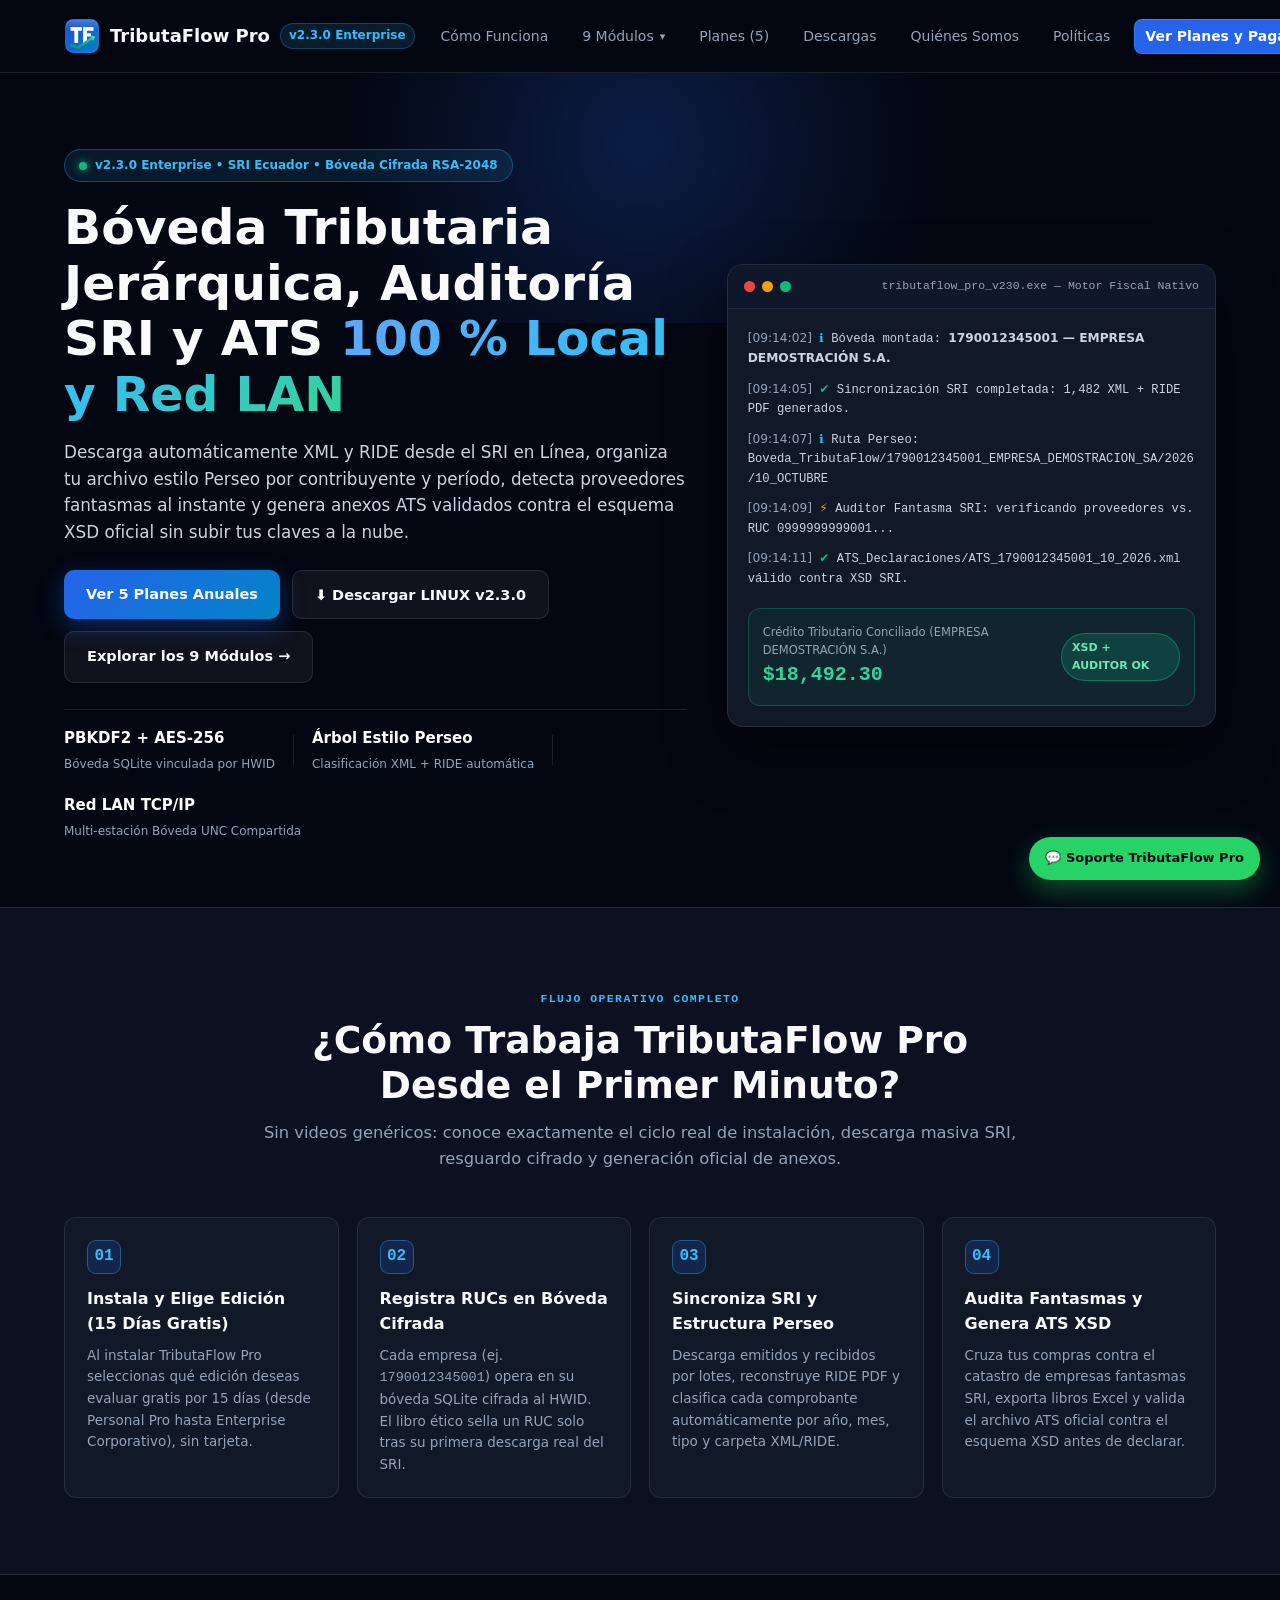
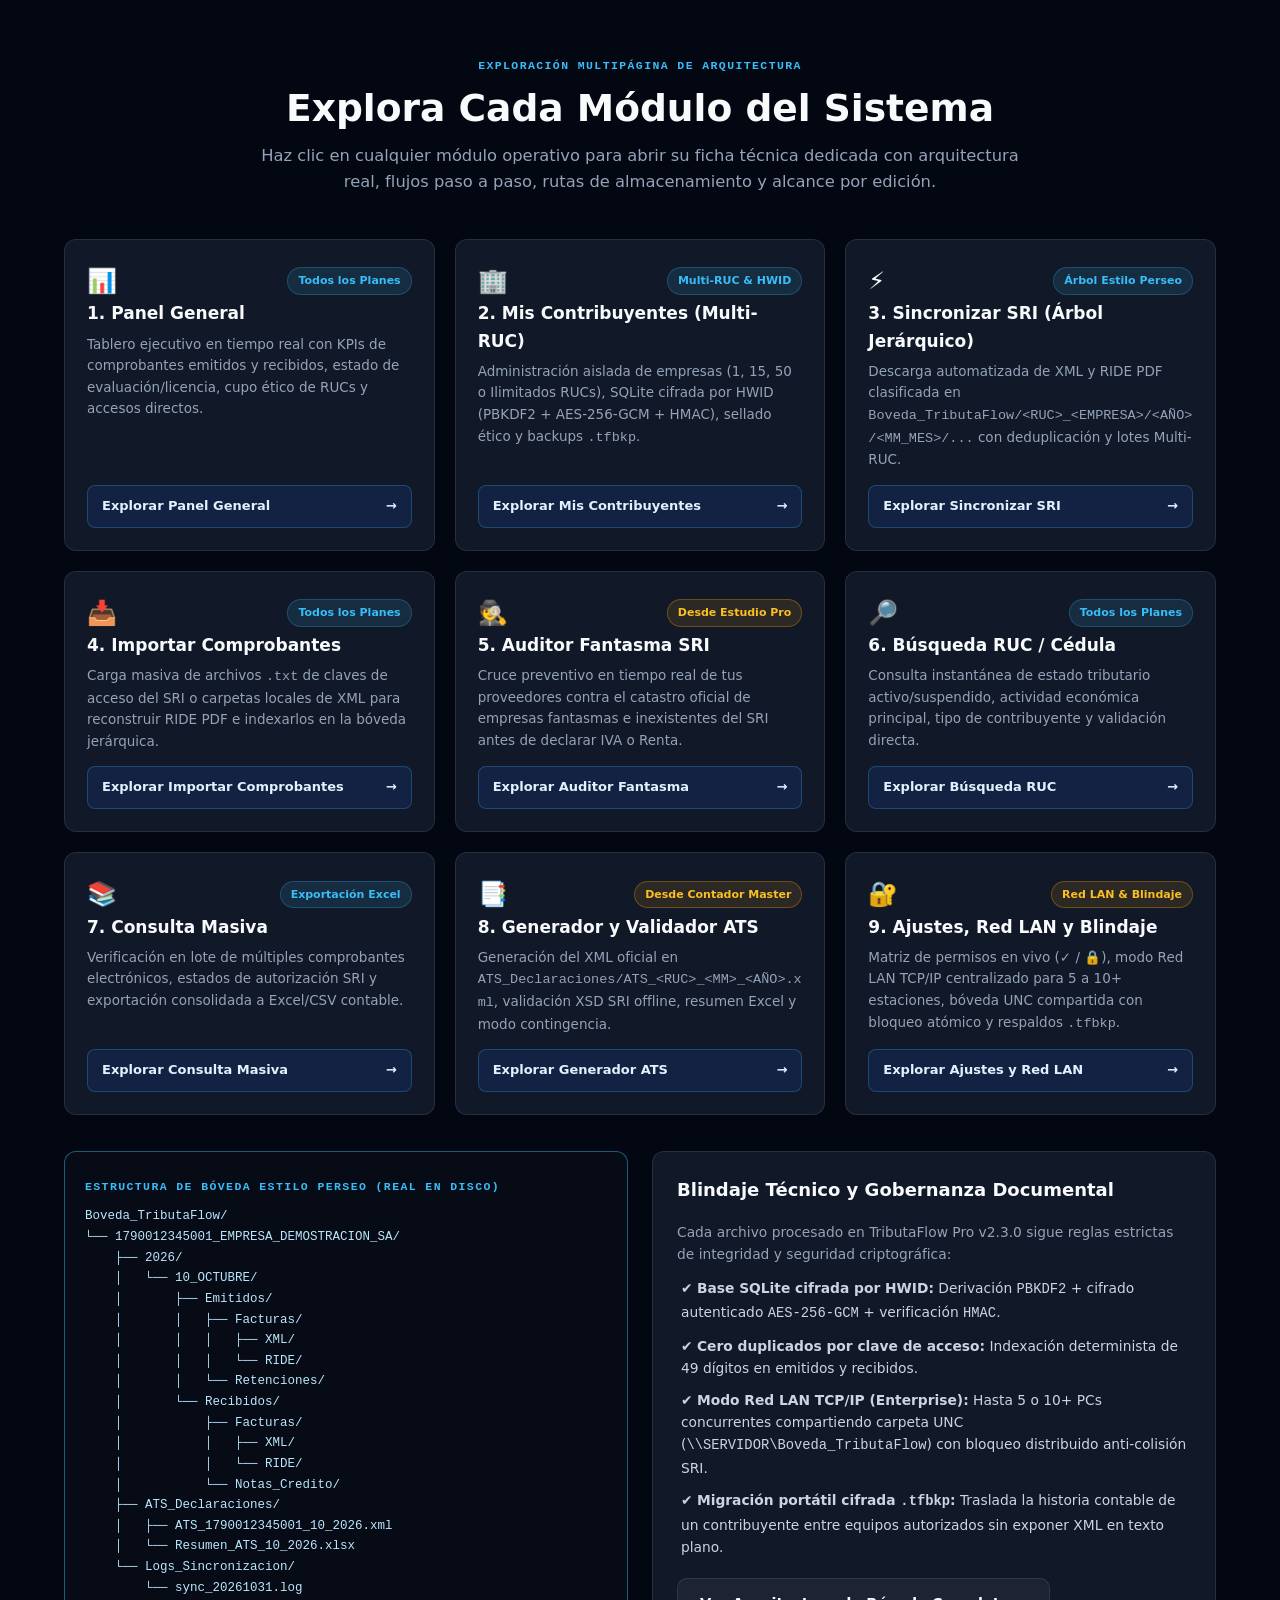
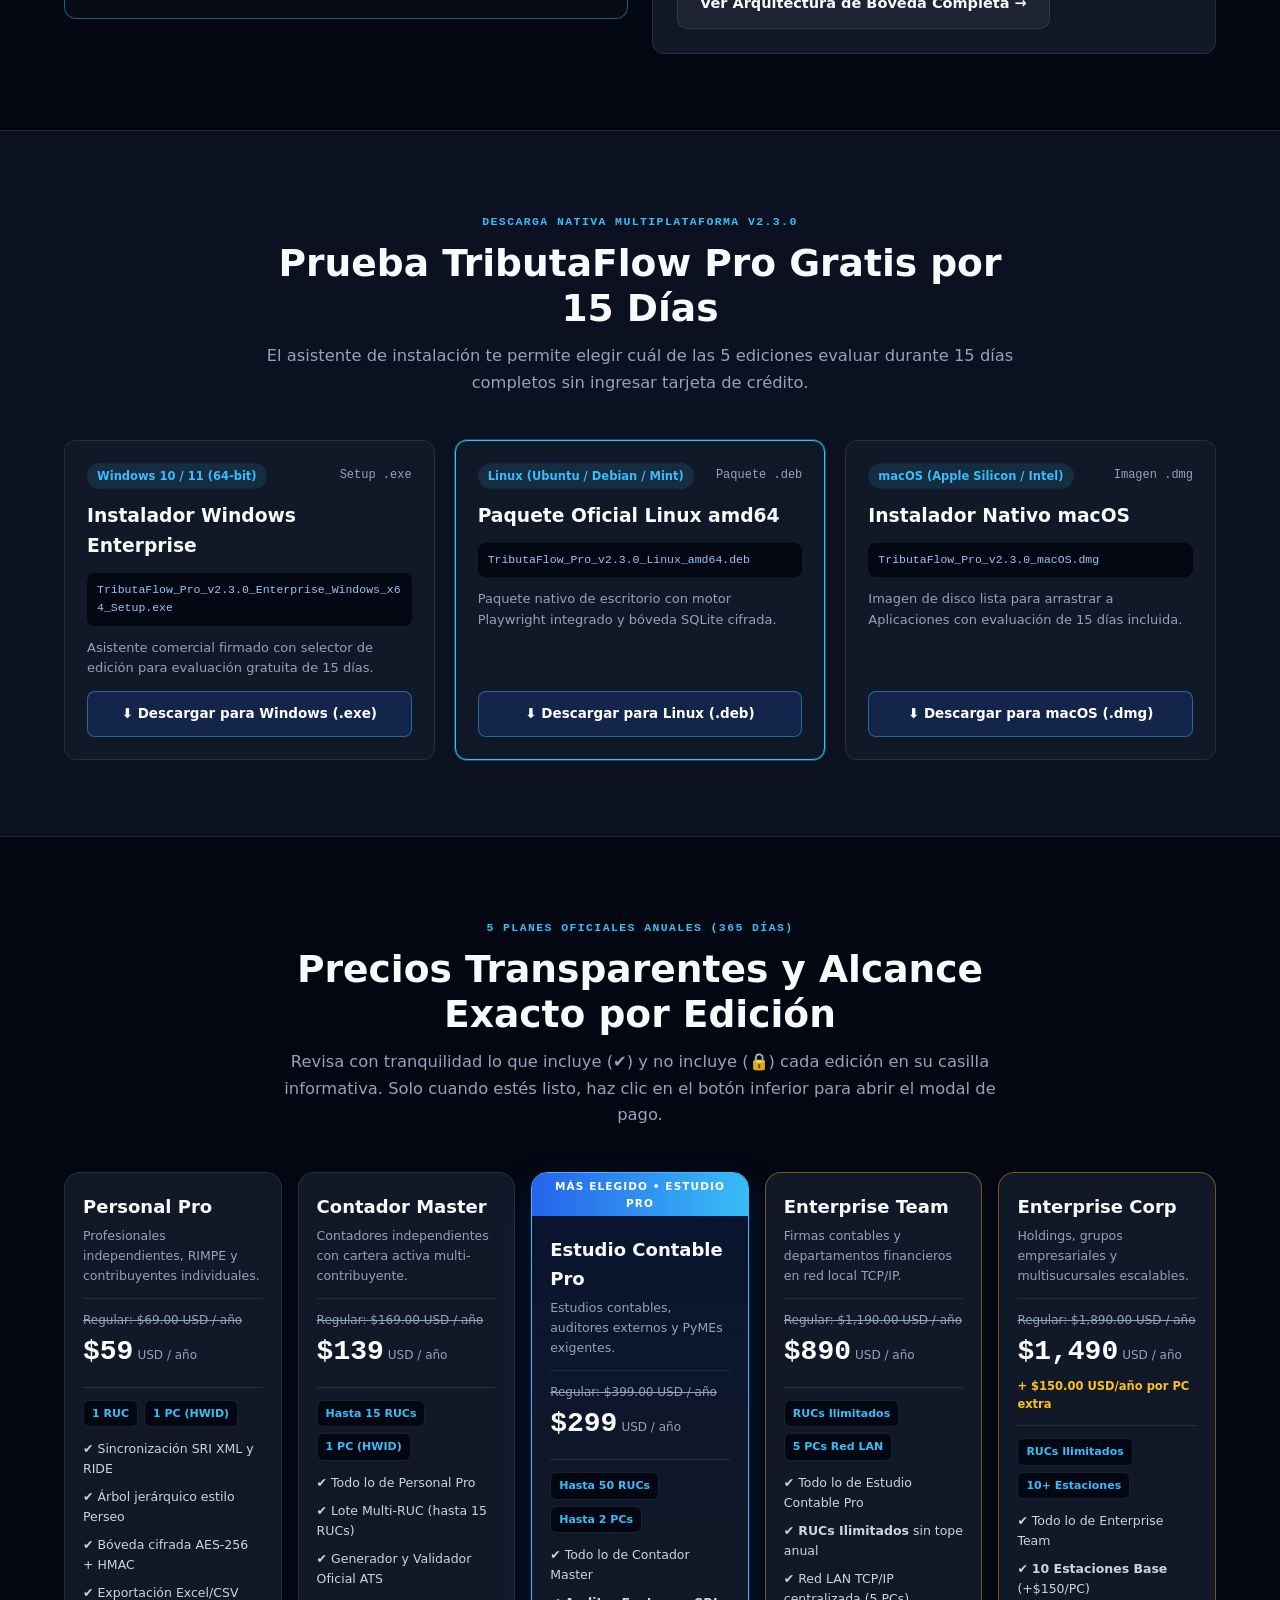
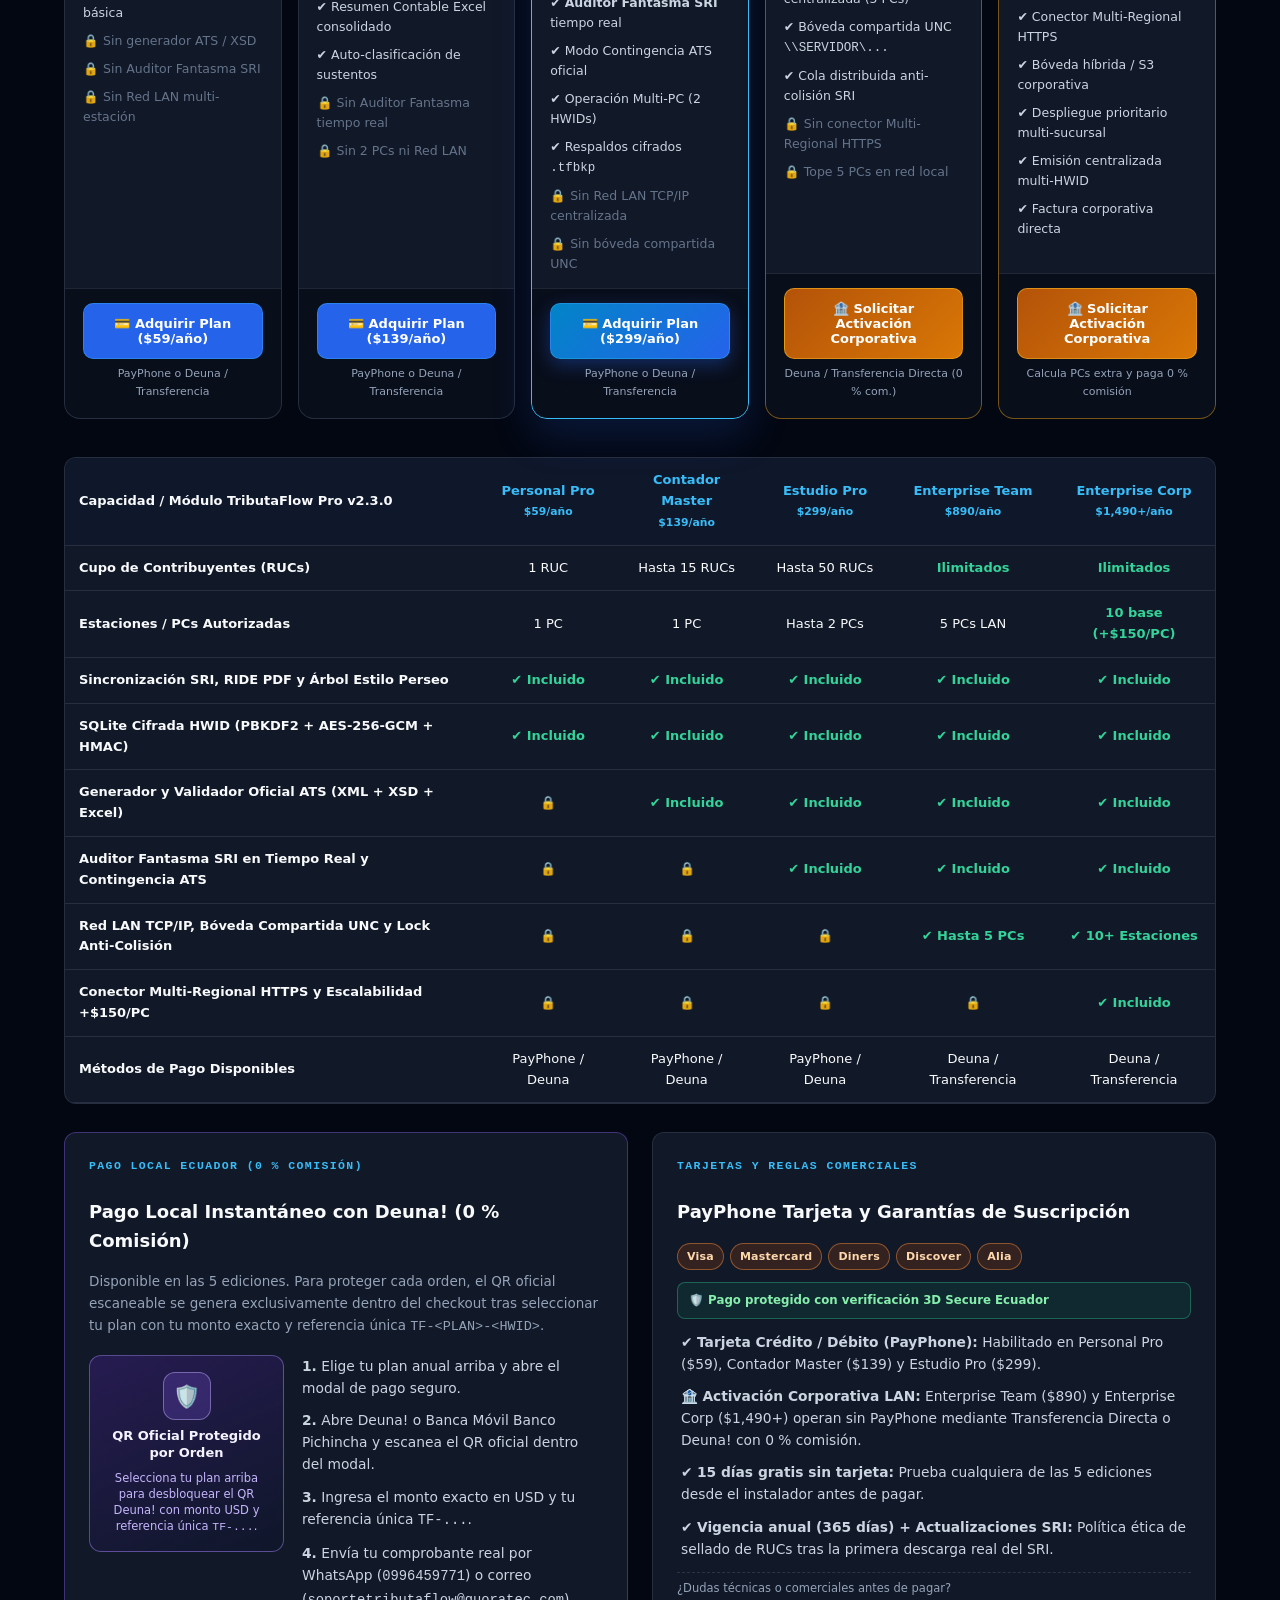
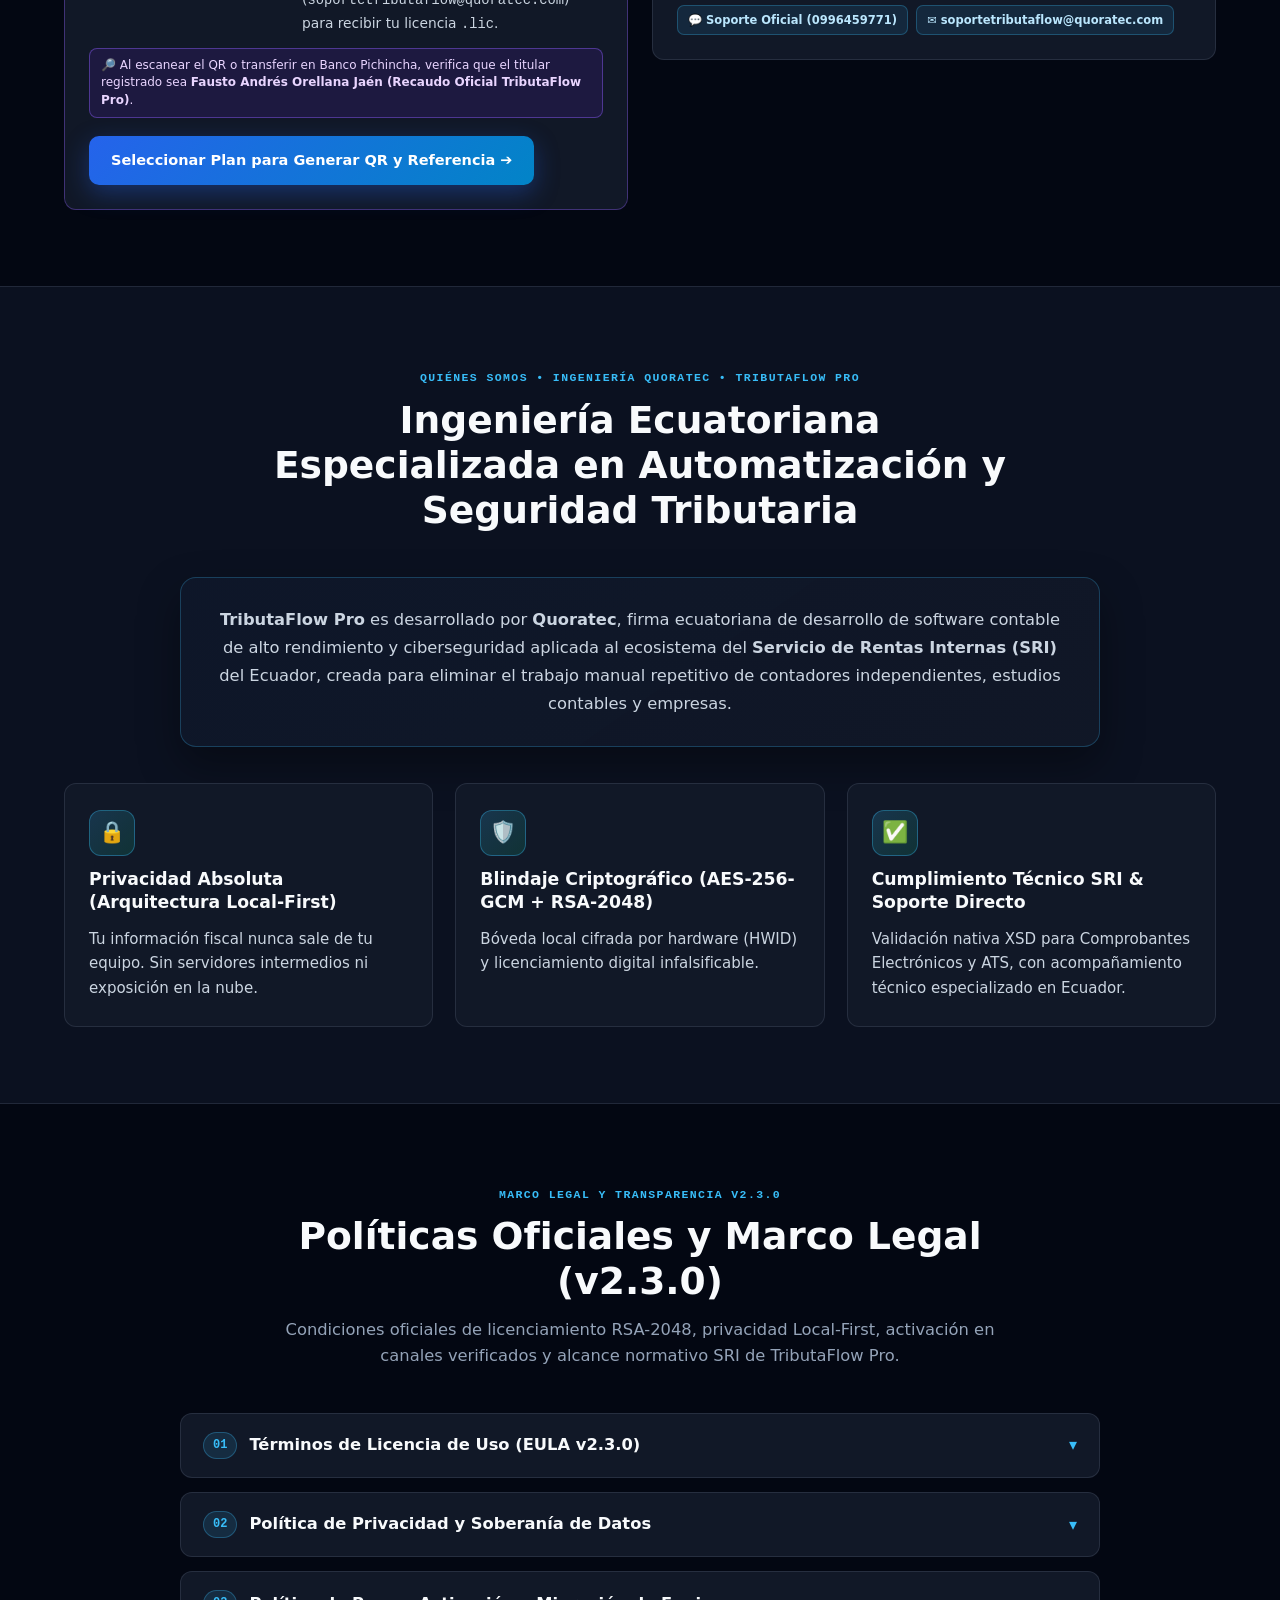
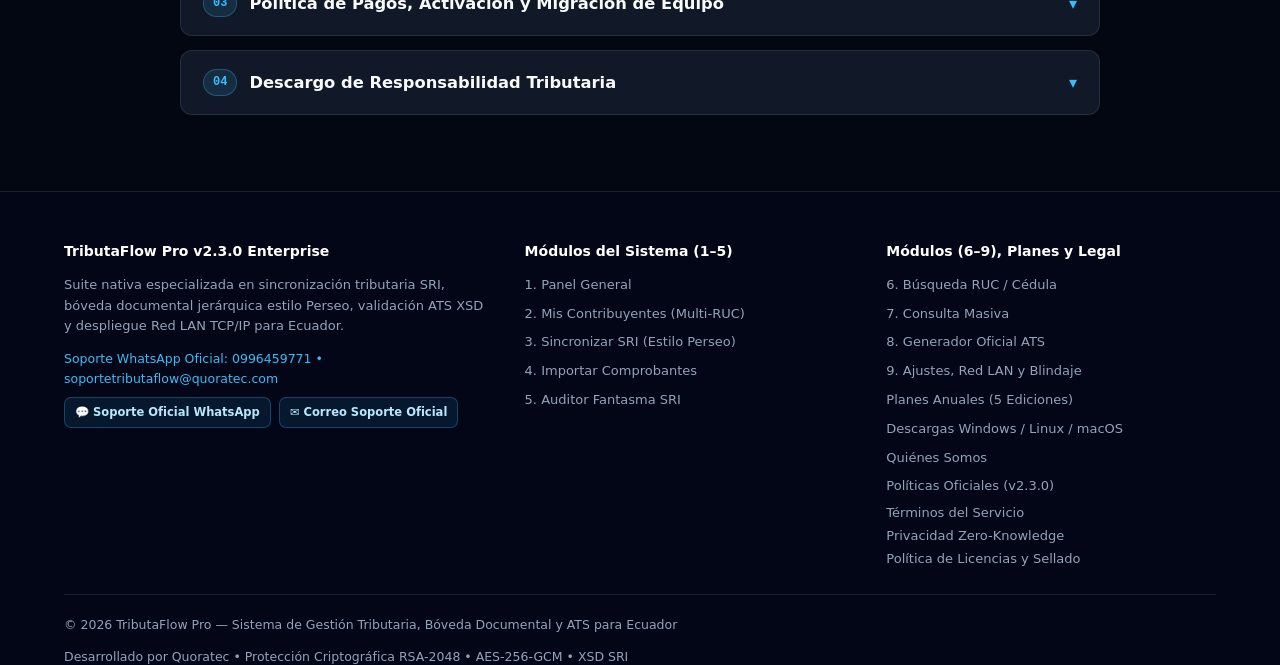
==== commit 368171a9: "chore(portal): unificar correo soportetributaflow@quoratec.com y respaldo Quoratec sin enlaces rotos" ====
--- a/index.html
+++ b/index.html
@@ -621,7 +621,7 @@
                             <li><strong>1.</strong> Elige tu plan anual arriba y abre el modal de pago seguro.</li>
                             <li><strong>2.</strong> Abre Deuna! o Banca Móvil Banco Pichincha y escanea el QR oficial dentro del modal.</li>
                             <li><strong>3.</strong> Ingresa el monto exacto en USD y tu referencia única <code>TF-...</code>.</li>
-                            <li><strong>4.</strong> Envía tu comprobante real por WhatsApp (<code>0996459771</code>) o correo (<code>soporte@tributaflow.com</code>) para recibir tu licencia <code>.lic</code>.</li>
+                            <li><strong>4.</strong> Envía tu comprobante real por WhatsApp (<code>0996459771</code>) o correo (<code>soportetributaflow@quoratec.com</code>) para recibir tu licencia <code>.lic</code>.</li>
                         </ul>
                     </div>
                     <p class="deuna-titular-note">🔎 Al escanear el QR o transferir en Banco Pichincha, verifica que el titular registrado sea <strong>Fausto Andrés Orellana Jaén (Recaudo Oficial TributaFlow Pro)</strong>.</p>
@@ -650,7 +650,7 @@
                         <span>¿Dudas técnicas o comerciales antes de pagar?</span>
                         <div class="support-inline-links">
                             <a href="https://wa.me/593996459771?text=Consulta%20Soporte%20T%C3%A9cnico%20%E2%80%94%20TributaFlow%20Pro" target="_blank" rel="noopener noreferrer" class="btn-support-link" data-support-link="whatsapp">💬 Soporte Oficial (0996459771)</a>
-                            <a href="mailto:soporte@tributaflow.com?subject=Consulta%20Soporte%20T%C3%A9cnico%20%E2%80%94%20TributaFlow%20Pro" class="btn-support-link" data-support-link="correo">✉️ soporte@tributaflow.com</a>
+                            <a href="mailto:soportetributaflow@quoratec.com?subject=Consulta%20Soporte%20T%C3%A9cnico%20%E2%80%94%20TributaFlow%20Pro" class="btn-support-link" data-support-link="correo">✉️ soportetributaflow@quoratec.com</a>
                         </div>
                     </div>
                 </div>
@@ -662,12 +662,12 @@
     <section id="quienes-somos" class="section bg-subtle">
         <div class="container">
             <div class="section-head">
-                <span class="eyebrow">QUIÉNES SOMOS • INGENIERÍA TRIBUTAFLOW PRO</span>
+                <span class="eyebrow">QUIÉNES SOMOS • INGENIERÍA QUORATEC • TRIBUTAFLOW PRO</span>
                 <h2>Ingeniería Ecuatoriana Especializada en Automatización y Seguridad Tributaria</h2>
             </div>
 
             <div class="about-authority-box">
-                <p>El equipo detrás de <strong>TributaFlow Pro</strong> está conformado por especialistas en desarrollo de software contable de alto rendimiento y ciberseguridad aplicada al ecosistema del <strong>Servicio de Rentas Internas (SRI)</strong> del Ecuador, creados para eliminar el trabajo manual repetitivo de contadores independientes, estudios contables y empresas.</p>
+                <p><strong>TributaFlow Pro</strong> es desarrollado por <strong>Quoratec</strong>, firma ecuatoriana de desarrollo de software contable de alto rendimiento y ciberseguridad aplicada al ecosistema del <strong>Servicio de Rentas Internas (SRI)</strong> del Ecuador, creada para eliminar el trabajo manual repetitivo de contadores independientes, estudios contables y empresas.</p>
             </div>
 
             <div class="trust-pillars-grid">
@@ -764,10 +764,10 @@
                 <div class="footer-col">
                     <h4>TributaFlow Pro v2.3.0 Enterprise</h4>
                     <p style="font-size: 13px; color: var(--text-muted); margin-bottom: 12px;">Suite nativa especializada en sincronización tributaria SRI, bóveda documental jerárquica estilo Perseo, validación ATS XSD y despliegue Red LAN TCP/IP para Ecuador.</p>
-                    <p style="font-size: 12.5px; color: var(--accent);">Soporte WhatsApp Oficial: 0996459771 • soporte@tributaflow.com</p>
+                    <p style="font-size: 12.5px; color: var(--accent);">Soporte WhatsApp Oficial: 0996459771 • soportetributaflow@quoratec.com</p>
                     <div class="footer-support-links">
                         <a href="https://wa.me/593996459771?text=Consulta%20Soporte%20T%C3%A9cnico%20%E2%80%94%20TributaFlow%20Pro" target="_blank" rel="noopener noreferrer" class="btn-support-link" data-support-link="whatsapp">💬 Soporte Oficial WhatsApp</a>
-                        <a href="mailto:soporte@tributaflow.com?subject=Consulta%20Soporte%20T%C3%A9cnico%20%E2%80%94%20TributaFlow%20Pro" class="btn-support-link" data-support-link="correo">✉️ Correo Soporte Oficial</a>
+                        <a href="mailto:soportetributaflow@quoratec.com?subject=Consulta%20Soporte%20T%C3%A9cnico%20%E2%80%94%20TributaFlow%20Pro" class="btn-support-link" data-support-link="correo">✉️ Correo Soporte Oficial</a>
                     </div>
                 </div>
 
@@ -802,7 +802,7 @@
 
             <div class="footer-bottom">
                 <span>© 2026 TributaFlow Pro — Sistema de Gestión Tributaria, Bóveda Documental y ATS para Ecuador</span>
-                <span>Protección Criptográfica RSA-2048 • AES-256-GCM • XSD SRI</span>
+                <span>Desarrollado por Quoratec • Protección Criptográfica RSA-2048 • AES-256-GCM • XSD SRI</span>
             </div>
         </div>
     </footer>
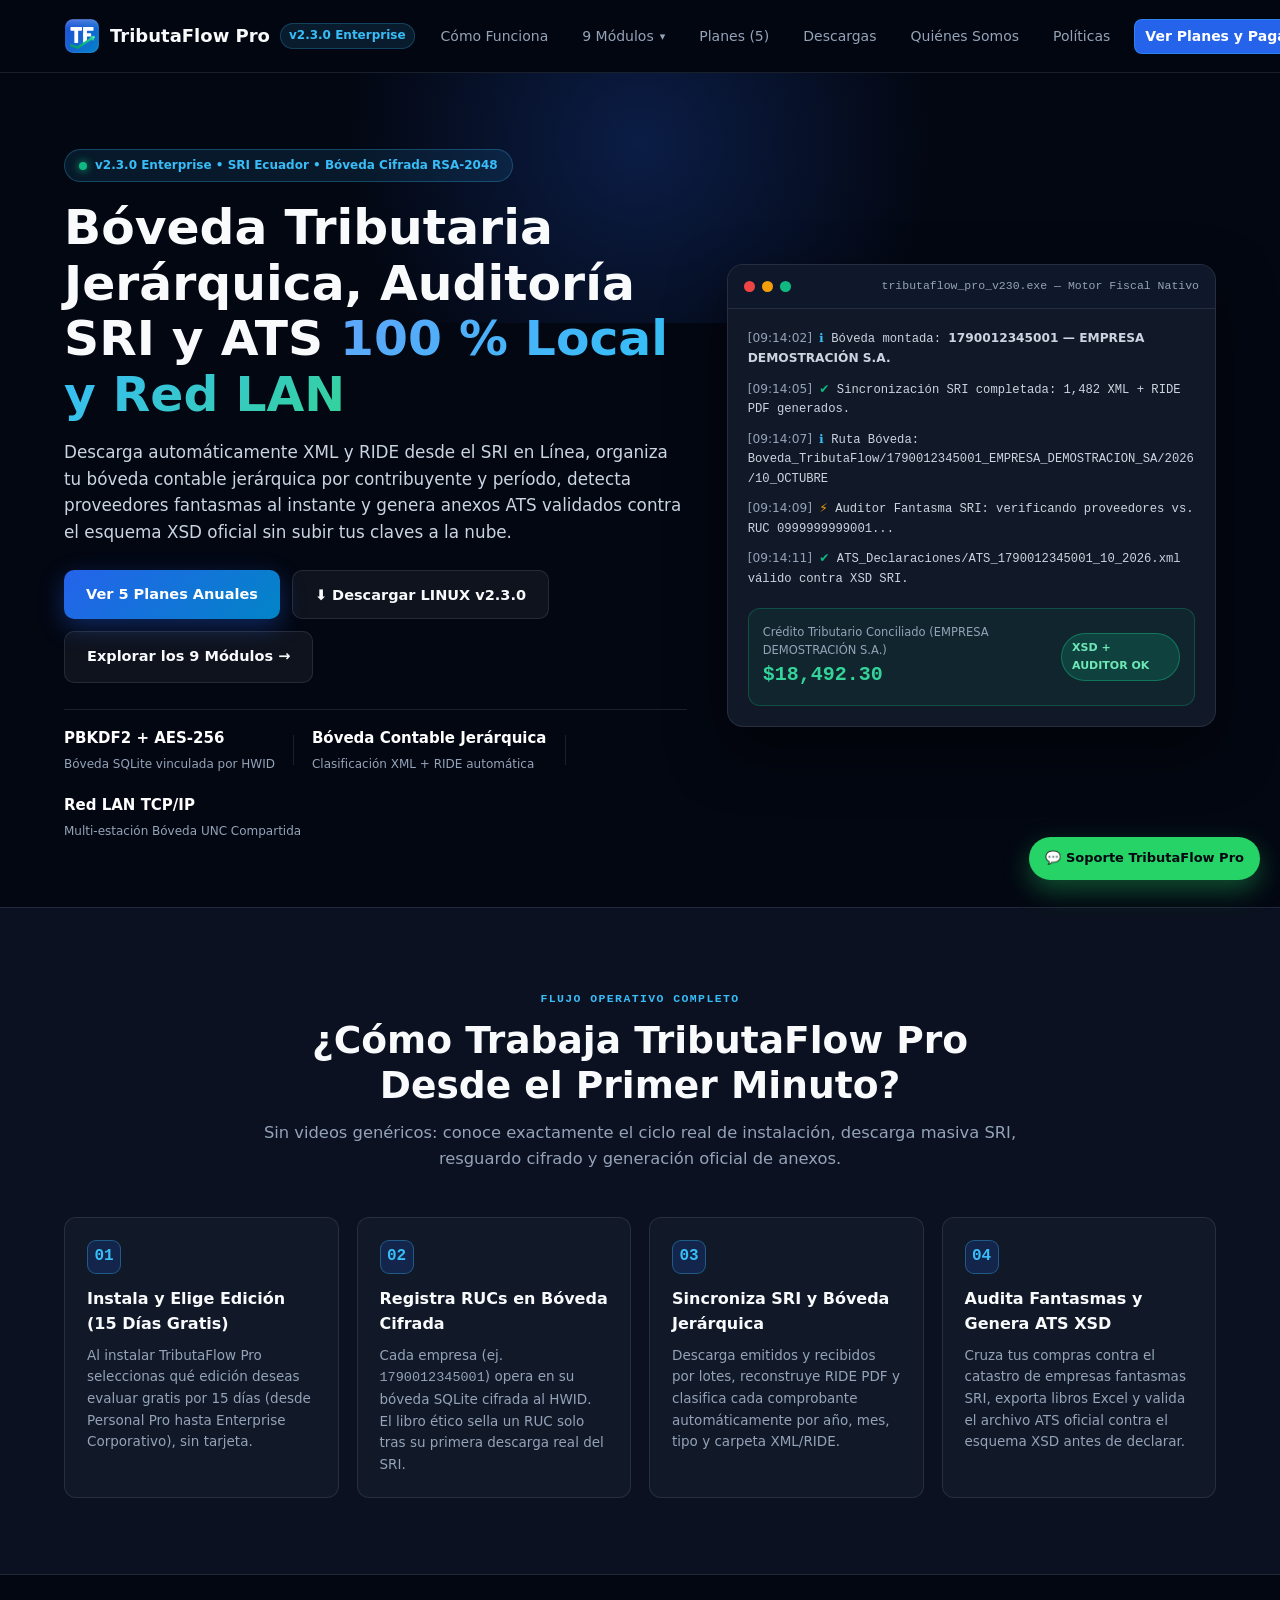
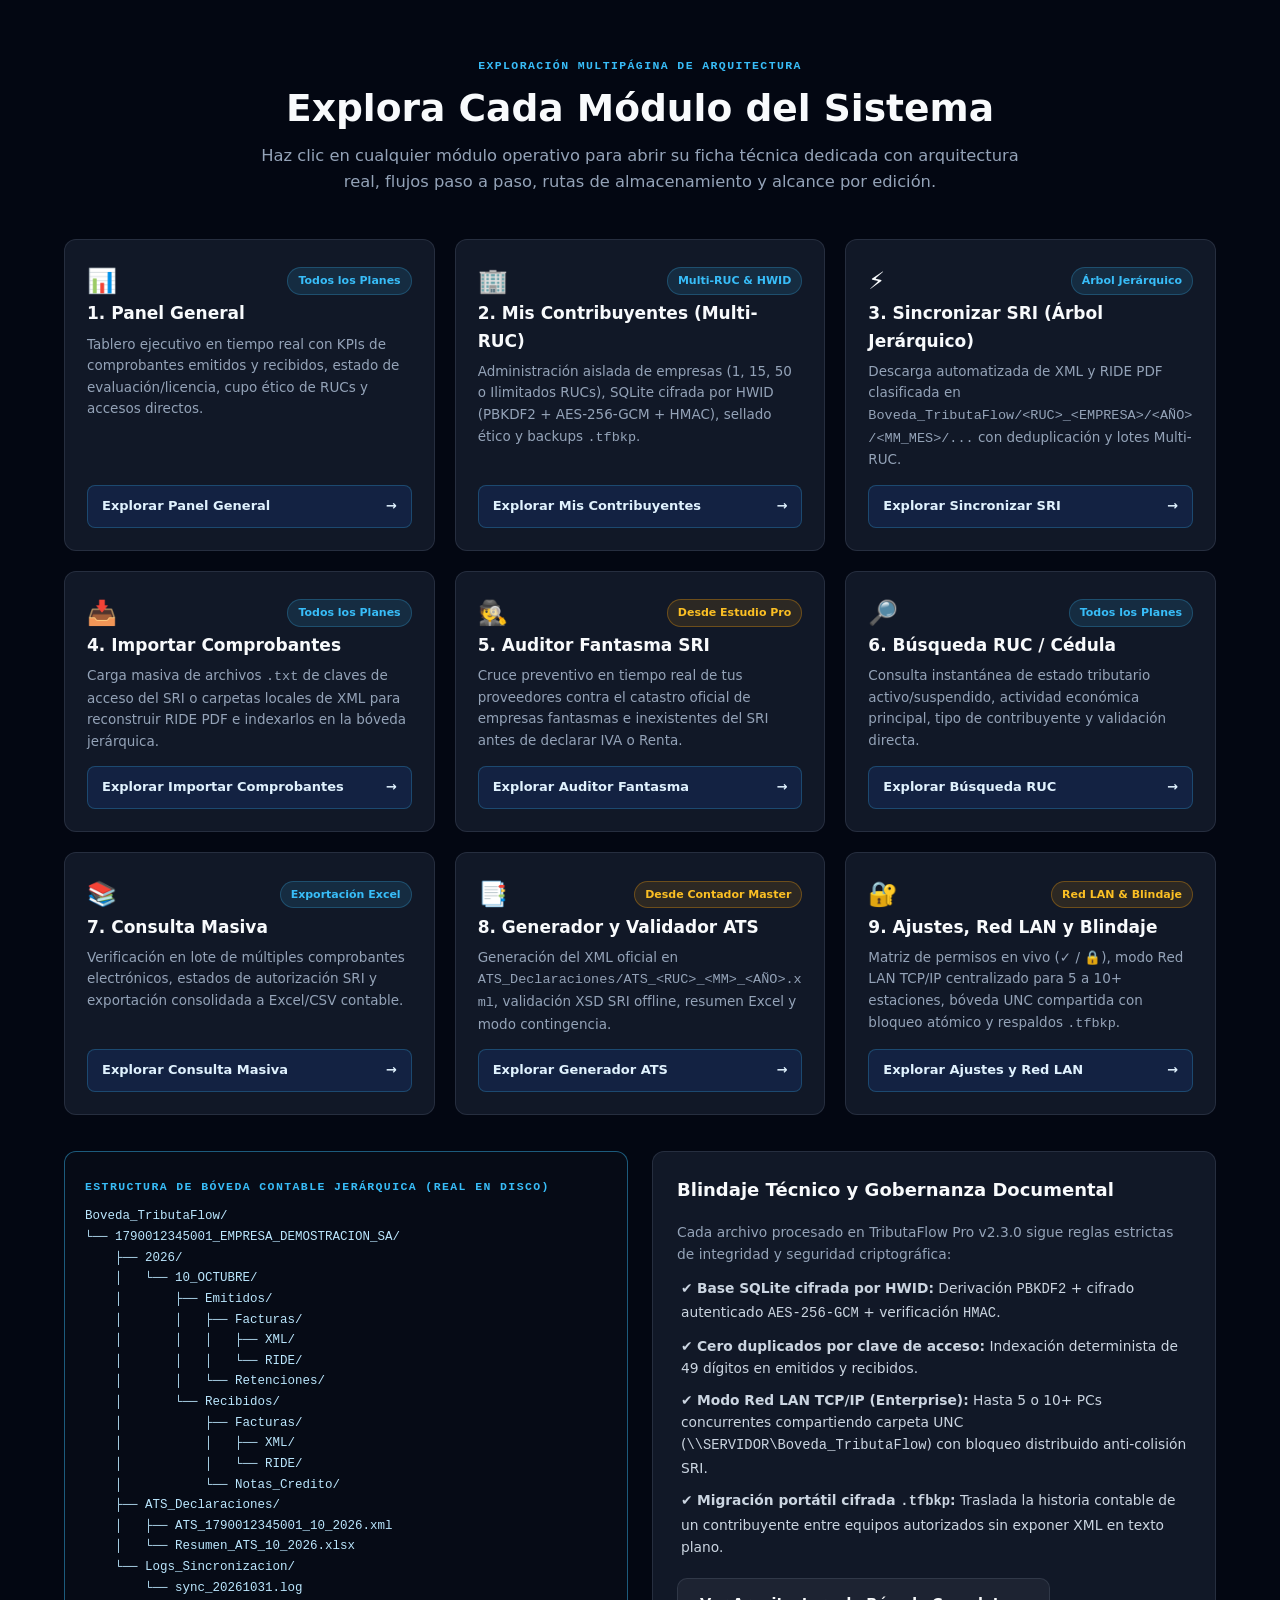
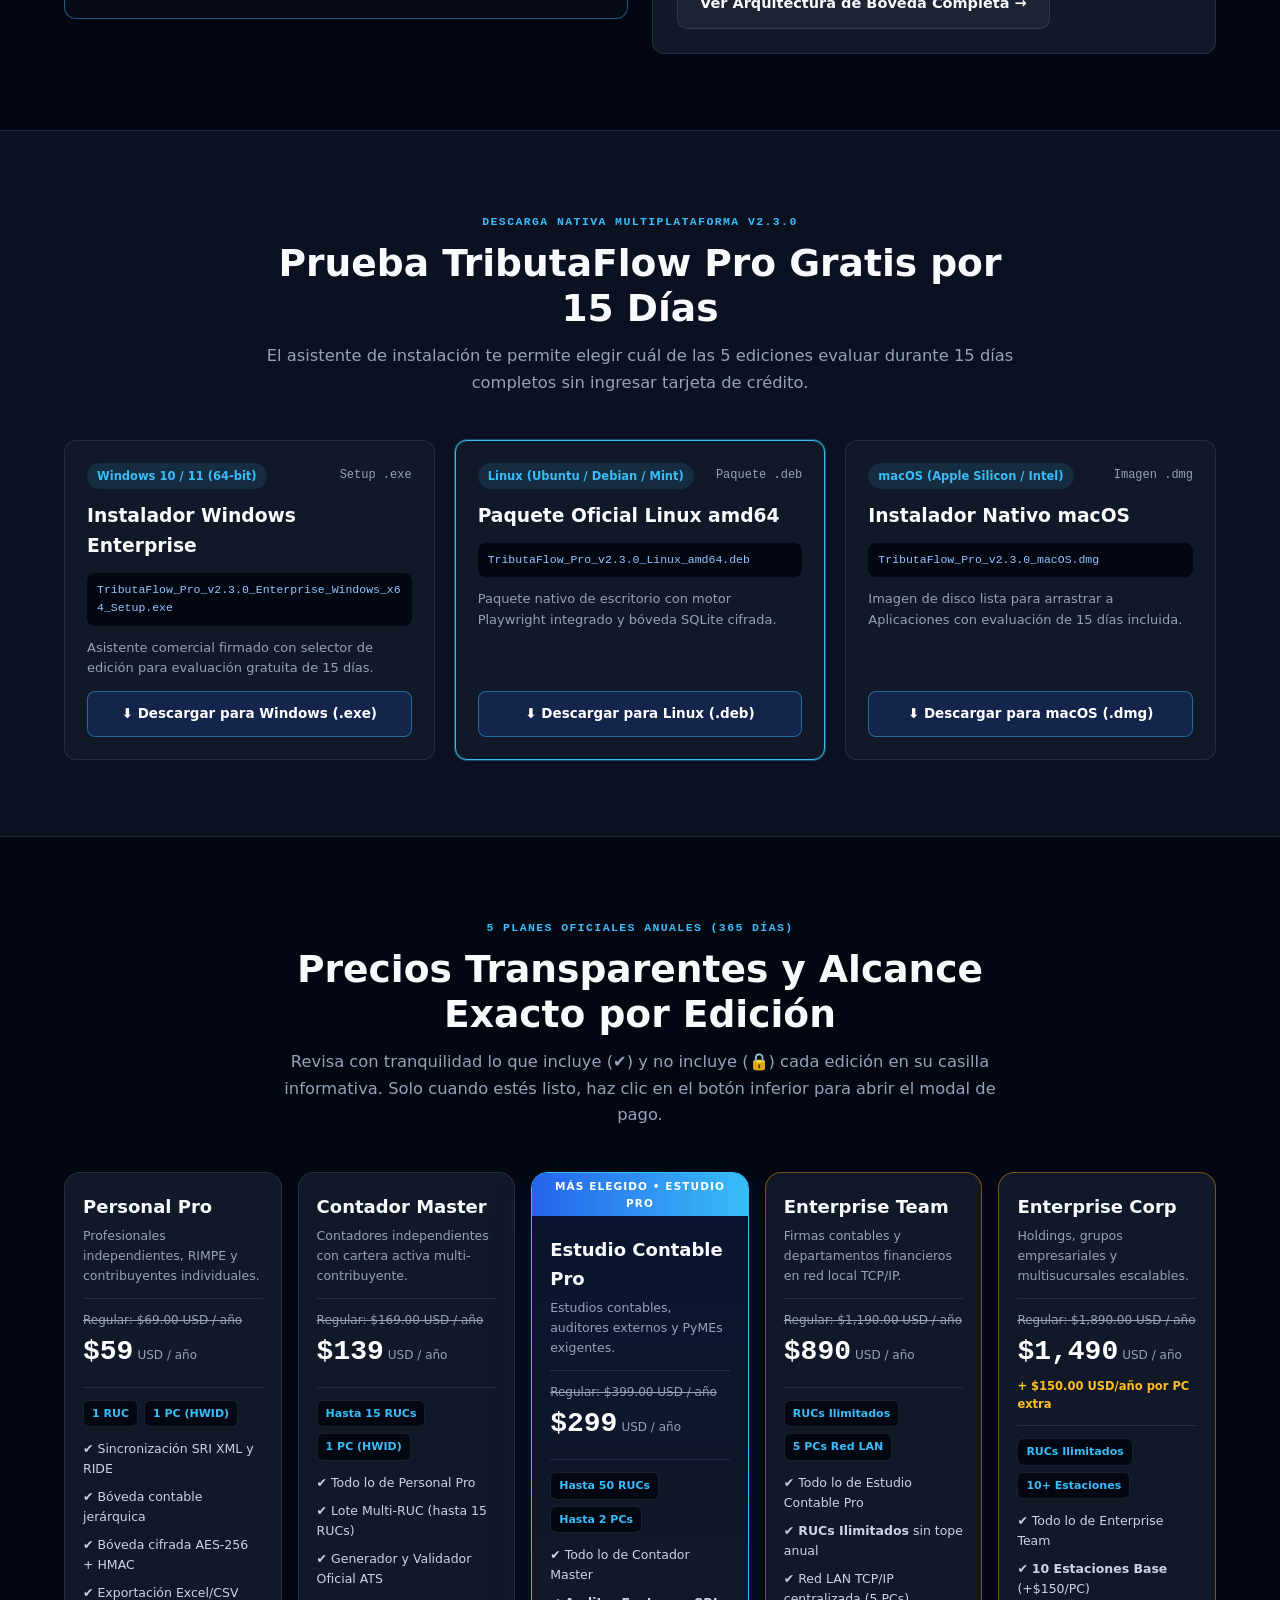
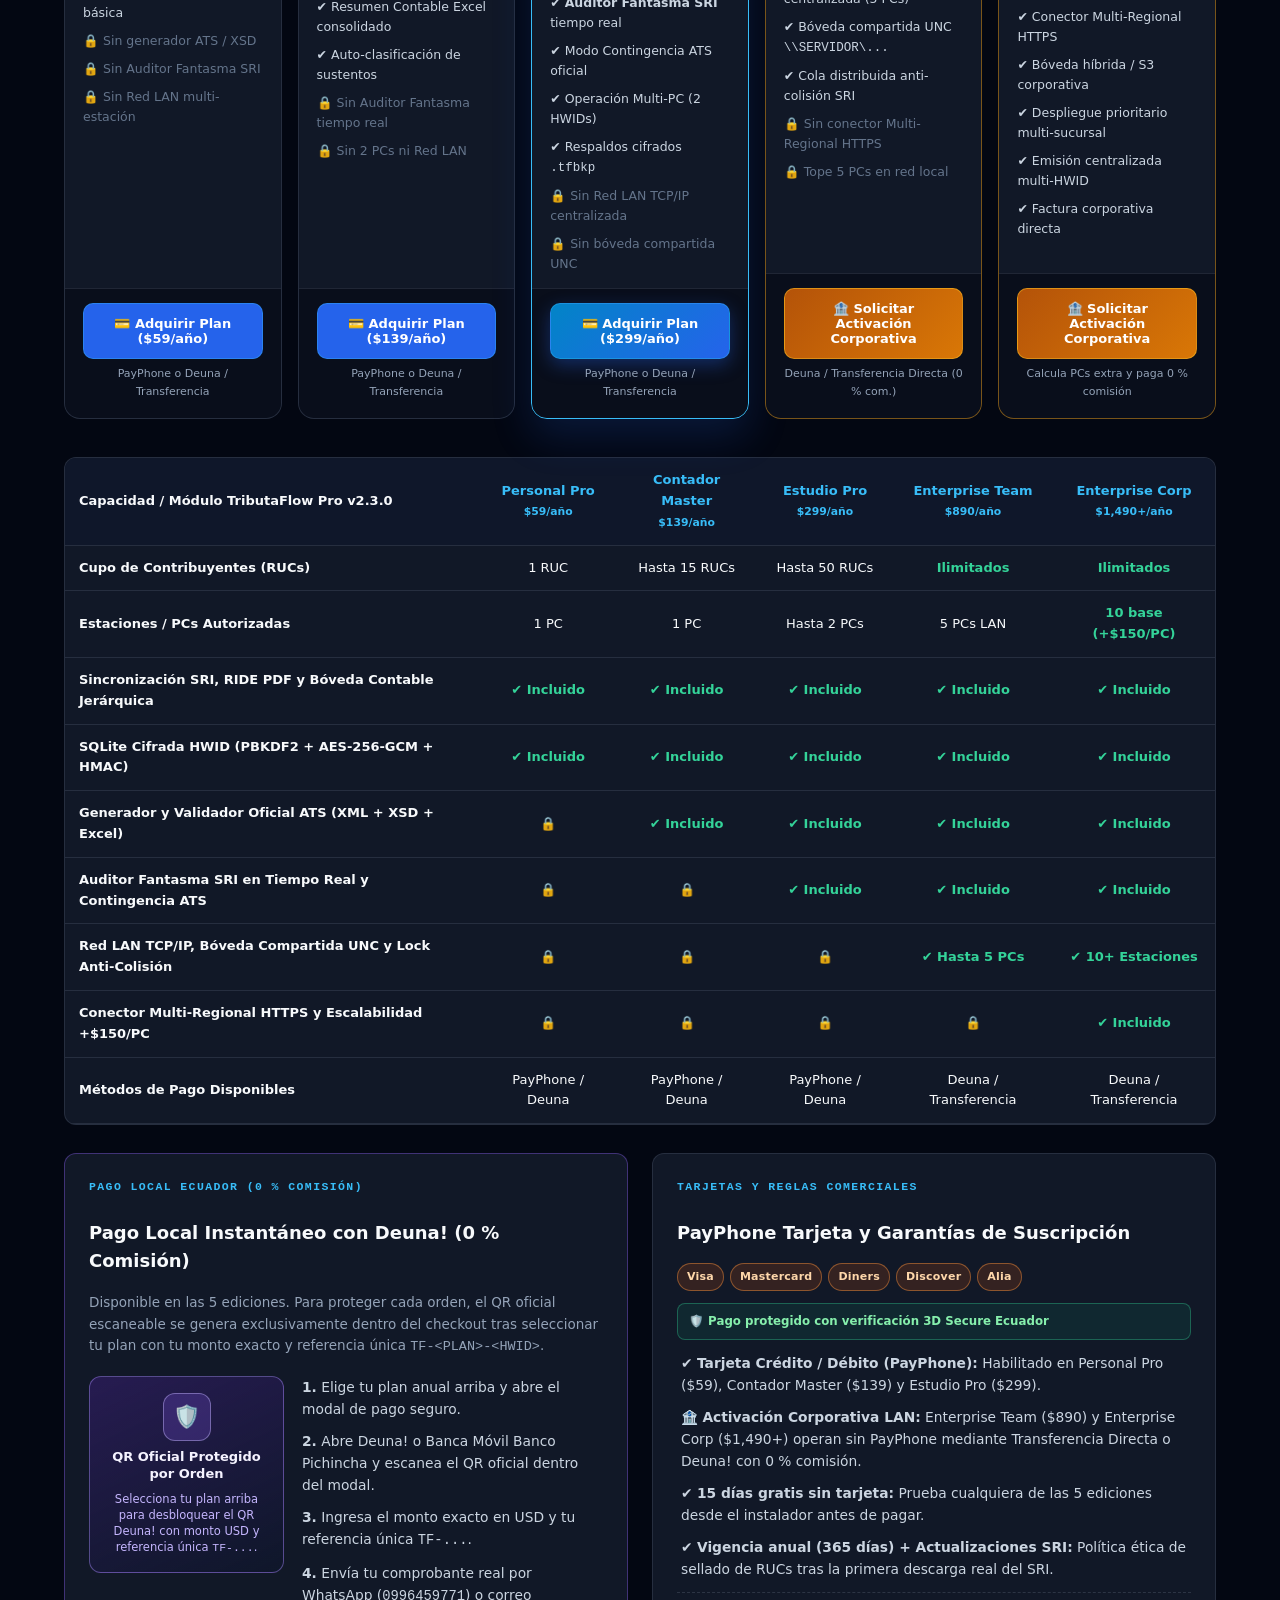
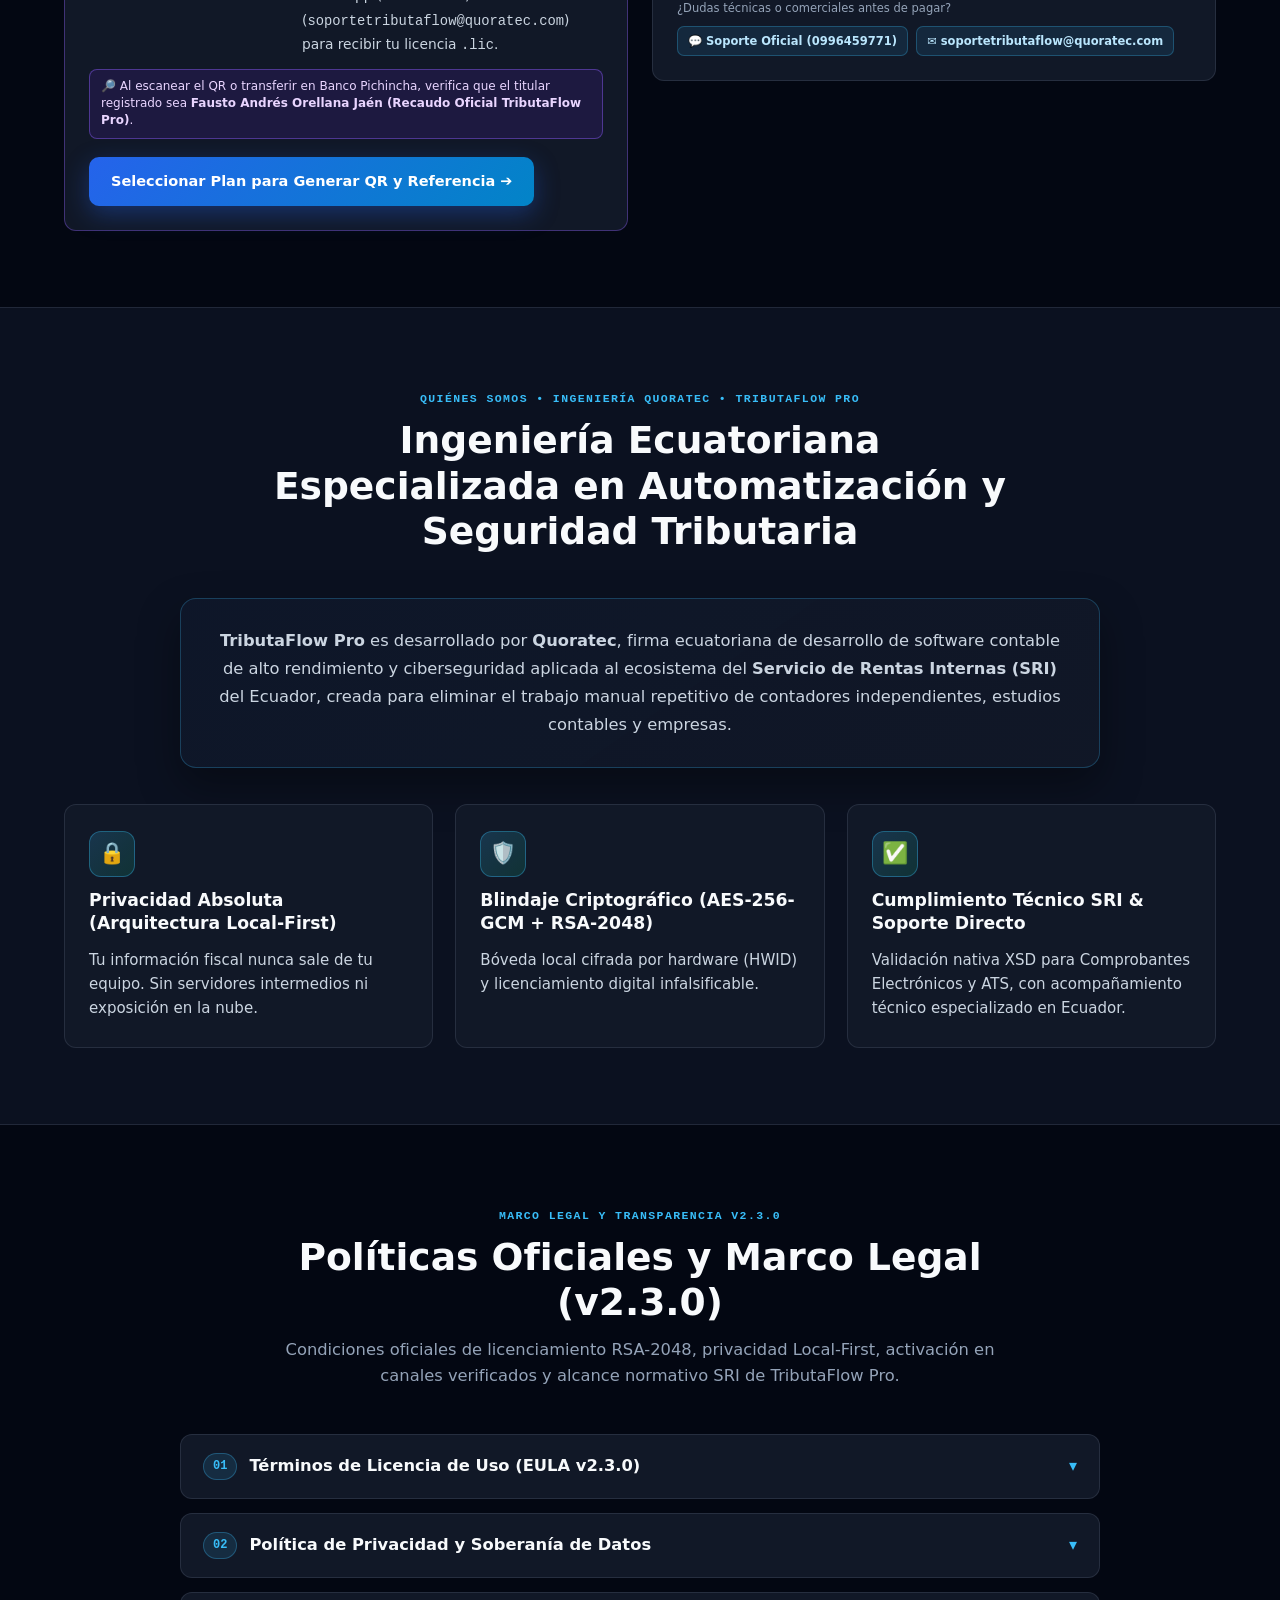
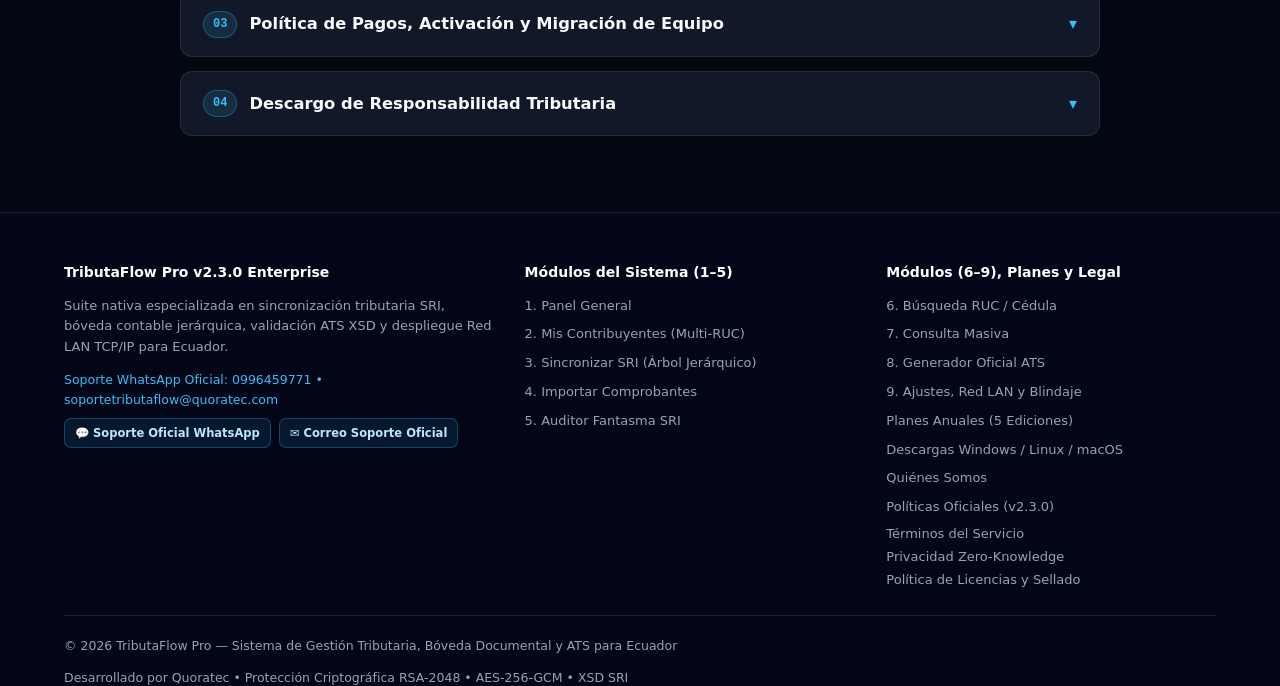
==== commit 68bd467e: "chore(portal): reemplazar referencia externa por bóveda contable jerárquica en index.html" ====
--- a/index.html
+++ b/index.html
@@ -8,7 +8,7 @@
     <meta name="referrer" content="no-referrer">
 
     <title>TributaFlow Pro v2.3.0 Enterprise | Gestión Tributaria, Bóveda y ATS Ecuador</title>
-    <meta name="description" content="Sistema nativo de gestión tributaria SRI Ecuador, bóveda documental jerárquica estilo Perseo, Auditor Fantasma en tiempo real, validador ATS XSD y arquitectura Red LAN TCP/IP.">
+    <meta name="description" content="Sistema nativo de gestión tributaria SRI Ecuador, bóveda contable jerárquica, Auditor Fantasma en tiempo real, validador ATS XSD y arquitectura Red LAN TCP/IP.">
 
     <link rel="icon" type="image/png" href="assets/img/favicon.png">
     <link rel="stylesheet" href="assets/css/portal.css">
@@ -54,7 +54,7 @@
                     <span>v2.3.0 Enterprise • SRI Ecuador • Bóveda Cifrada RSA-2048</span>
                 </div>
                 <h1>Bóveda Tributaria Jerárquica, Auditoría SRI y ATS <span class="text-gradient">100 % Local y Red LAN</span></h1>
-                <p>Descarga automáticamente XML y RIDE desde el SRI en Línea, organiza tu archivo estilo Perseo por contribuyente y período, detecta proveedores fantasmas al instante y genera anexos ATS validados contra el esquema XSD oficial sin subir tus claves a la nube.</p>
+                <p>Descarga automáticamente XML y RIDE desde el SRI en Línea, organiza tu bóveda contable jerárquica por contribuyente y período, detecta proveedores fantasmas al instante y genera anexos ATS validados contra el esquema XSD oficial sin subir tus claves a la nube.</p>
 
                 <div class="hero-buttons">
                     <a href="#precios" class="btn-glow">Ver 5 Planes Anuales</a>
@@ -69,7 +69,7 @@
                     </div>
                     <div class="metric-divider"></div>
                     <div class="metric">
-                        <strong>Árbol Estilo Perseo</strong>
+                        <strong>Bóveda Contable Jerárquica</strong>
                         <span>Clasificación XML + RIDE automática</span>
                     </div>
                     <div class="metric-divider"></div>
@@ -91,7 +91,7 @@
                 <div class="terminal-content">
                     <div class="log-line"><span class="t-time">[09:14:02]</span> <span class="t-info">ℹ</span> Bóveda montada: <strong>1790012345001 — EMPRESA DEMOSTRACIÓN S.A.</strong></div>
                     <div class="log-line"><span class="t-time">[09:14:05]</span> <span class="t-ok">✔</span> Sincronización SRI completada: 1,482 XML + RIDE PDF generados.</div>
-                    <div class="log-line"><span class="t-time">[09:14:07]</span> <span class="t-info">ℹ</span> Ruta Perseo: Boveda_TributaFlow/1790012345001_EMPRESA_DEMOSTRACION_SA/2026/10_OCTUBRE</div>
+                    <div class="log-line"><span class="t-time">[09:14:07]</span> <span class="t-info">ℹ</span> Ruta Bóveda: Boveda_TributaFlow/1790012345001_EMPRESA_DEMOSTRACION_SA/2026/10_OCTUBRE</div>
                     <div class="log-line"><span class="t-time">[09:14:09]</span> <span class="t-warn">⚡</span> Auditor Fantasma SRI: verificando proveedores vs. RUC 0999999999001...</div>
                     <div class="log-line"><span class="t-time">[09:14:11]</span> <span class="t-ok">✔</span> ATS_Declaraciones/ATS_1790012345001_10_2026.xml válido contra XSD SRI.</div>
                     <div class="terminal-summary">
@@ -128,7 +128,7 @@
                 </article>
                 <article class="workflow-step">
                     <div class="step-num">03</div>
-                    <h3>Sincroniza SRI y Estructura Perseo</h3>
+                    <h3>Sincroniza SRI y Bóveda Jerárquica</h3>
                     <p>Descarga emitidos y recibidos por lotes, reconstruye RIDE PDF y clasifica cada comprobante automáticamente por año, mes, tipo y carpeta XML/RIDE.</p>
                 </article>
                 <article class="workflow-step">
@@ -178,7 +178,7 @@
                     <div>
                         <div class="module-top">
                             <span class="module-icon">⚡</span>
-                            <span class="module-tier">Árbol Estilo Perseo</span>
+                            <span class="module-tier">Árbol Jerárquico</span>
                         </div>
                         <h3>3. Sincronizar SRI (Árbol Jerárquico)</h3>
                         <p>Descarga automatizada de XML y RIDE PDF clasificada en <code>Boveda_TributaFlow/&lt;RUC&gt;_&lt;EMPRESA&gt;/&lt;AÑO&gt;/&lt;MM_MES&gt;/...</code> con deduplicación y lotes Multi-RUC.</p>
@@ -259,10 +259,10 @@
                 </article>
             </div>
 
-            <!-- Vista Visual del Árbol Estilo Perseo -->
+            <!-- Vista Visual de Bóveda Contable Jerárquica -->
             <div class="architecture-split" style="margin-top: 36px;">
                 <div class="tree-box">
-                    <span class="eyebrow">ESTRUCTURA DE BÓVEDA ESTILO PERSEO (REAL EN DISCO)</span>
+                    <span class="eyebrow">ESTRUCTURA DE BÓVEDA CONTABLE JERÁRQUICA (REAL EN DISCO)</span>
                     <pre>Boveda_TributaFlow/
 └── 1790012345001_EMPRESA_DEMOSTRACION_SA/
     ├── 2026/
@@ -374,7 +374,7 @@
                         </div>
                         <ul class="plan-list">
                             <li class="ok">✔ Sincronización SRI XML y RIDE</li>
-                            <li class="ok">✔ Árbol jerárquico estilo Perseo</li>
+                            <li class="ok">✔ Bóveda contable jerárquica</li>
                             <li class="ok">✔ Bóveda cifrada AES-256 + HMAC</li>
                             <li class="ok">✔ Exportación Excel/CSV básica</li>
                             <li class="locked">🔒 Sin generador ATS / XSD</li>
@@ -546,7 +546,7 @@
                             <td class="cell-ok">10 base (+$150/PC)</td>
                         </tr>
                         <tr>
-                            <td>Sincronización SRI, RIDE PDF y Árbol Estilo Perseo</td>
+                            <td>Sincronización SRI, RIDE PDF y Bóveda Contable Jerárquica</td>
                             <td class="cell-ok">✔ Incluido</td>
                             <td class="cell-ok">✔ Incluido</td>
                             <td class="cell-ok">✔ Incluido</td>
@@ -763,7 +763,7 @@
             <div class="footer-grid">
                 <div class="footer-col">
                     <h4>TributaFlow Pro v2.3.0 Enterprise</h4>
-                    <p style="font-size: 13px; color: var(--text-muted); margin-bottom: 12px;">Suite nativa especializada en sincronización tributaria SRI, bóveda documental jerárquica estilo Perseo, validación ATS XSD y despliegue Red LAN TCP/IP para Ecuador.</p>
+                    <p style="font-size: 13px; color: var(--text-muted); margin-bottom: 12px;">Suite nativa especializada en sincronización tributaria SRI, bóveda contable jerárquica, validación ATS XSD y despliegue Red LAN TCP/IP para Ecuador.</p>
                     <p style="font-size: 12.5px; color: var(--accent);">Soporte WhatsApp Oficial: 0996459771 • soportetributaflow@quoratec.com</p>
                     <div class="footer-support-links">
                         <a href="https://wa.me/593996459771?text=Consulta%20Soporte%20T%C3%A9cnico%20%E2%80%94%20TributaFlow%20Pro" target="_blank" rel="noopener noreferrer" class="btn-support-link" data-support-link="whatsapp">💬 Soporte Oficial WhatsApp</a>
@@ -776,7 +776,7 @@
                     <div class="footer-links-col">
                         <a href="modulos/panel-general.html">1. Panel General</a>
                         <a href="modulos/mis-contribuyentes.html">2. Mis Contribuyentes (Multi-RUC)</a>
-                        <a href="modulos/sincronizar-sri.html">3. Sincronizar SRI (Estilo Perseo)</a>
+                        <a href="modulos/sincronizar-sri.html">3. Sincronizar SRI (Árbol Jerárquico)</a>
                         <a href="modulos/importar-comprobantes.html">4. Importar Comprobantes</a>
                         <a href="modulos/auditor-fantasma.html">5. Auditor Fantasma SRI</a>
                     </div>
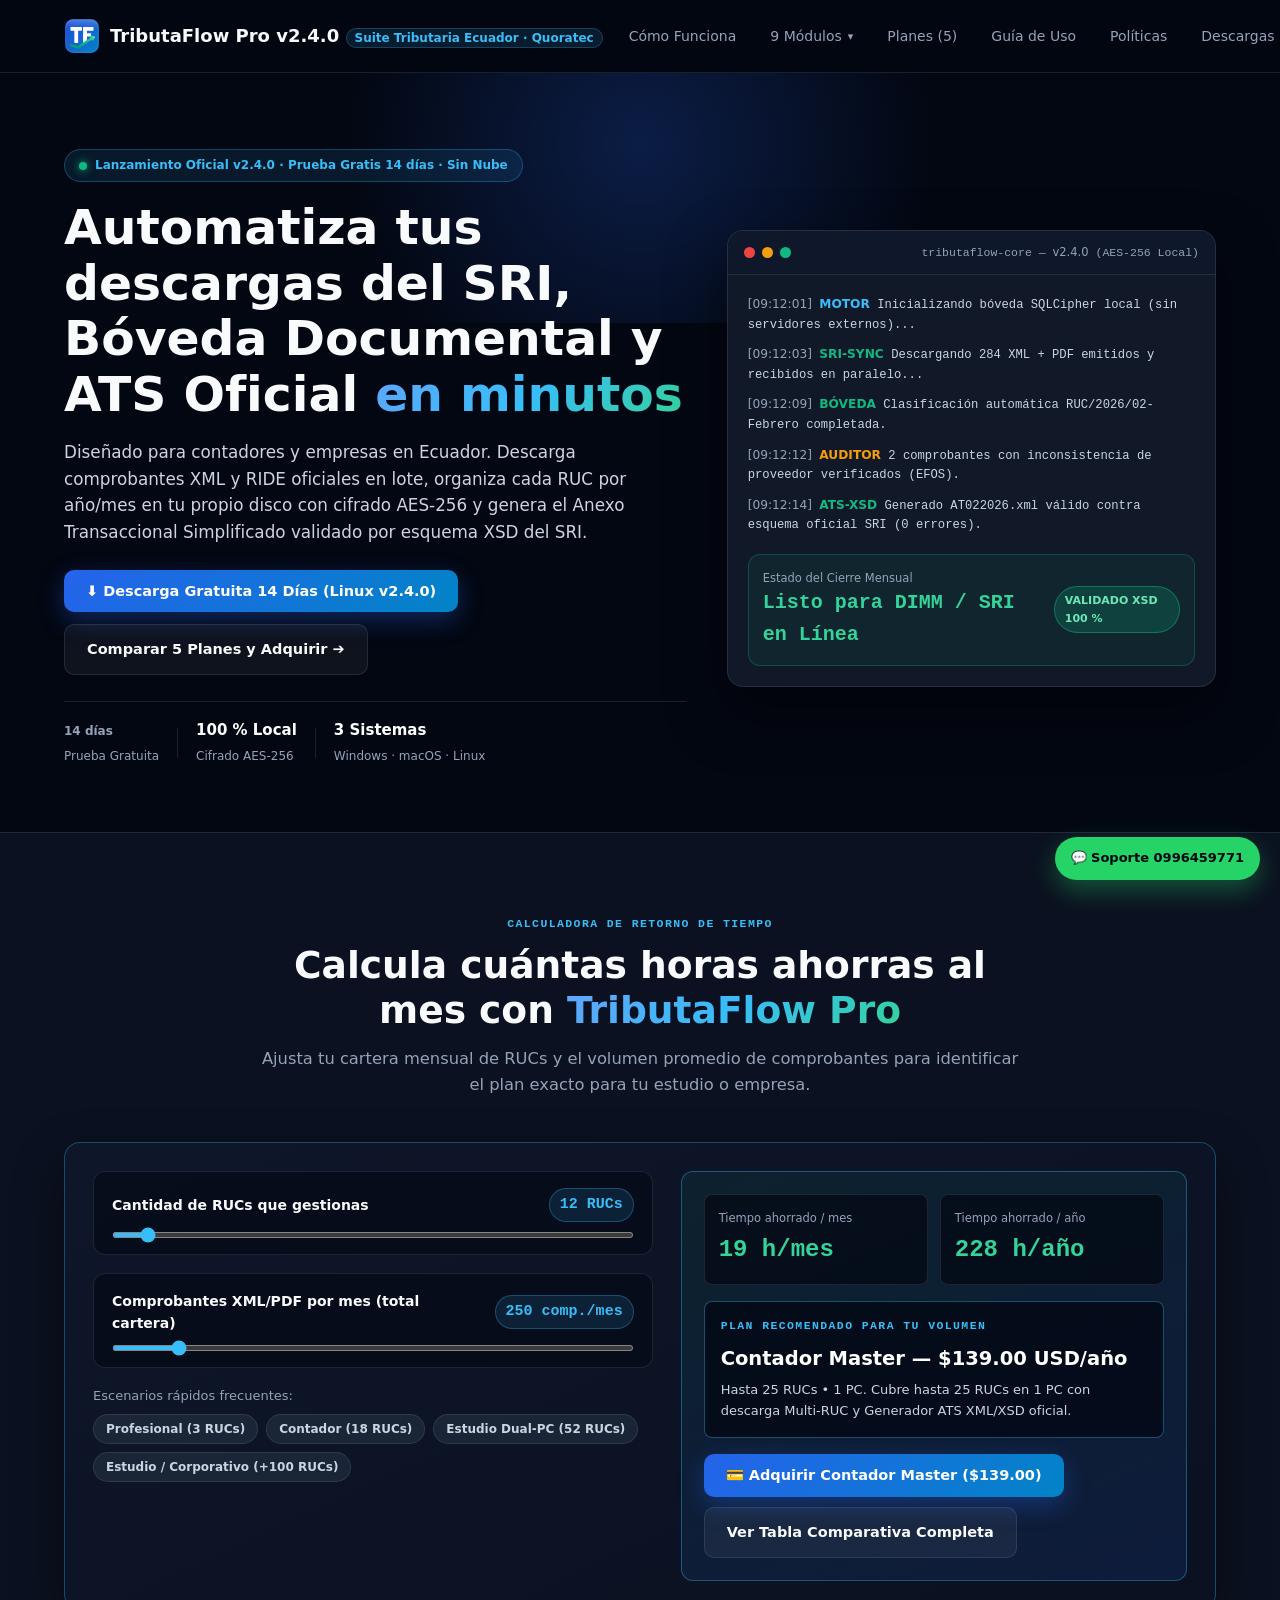
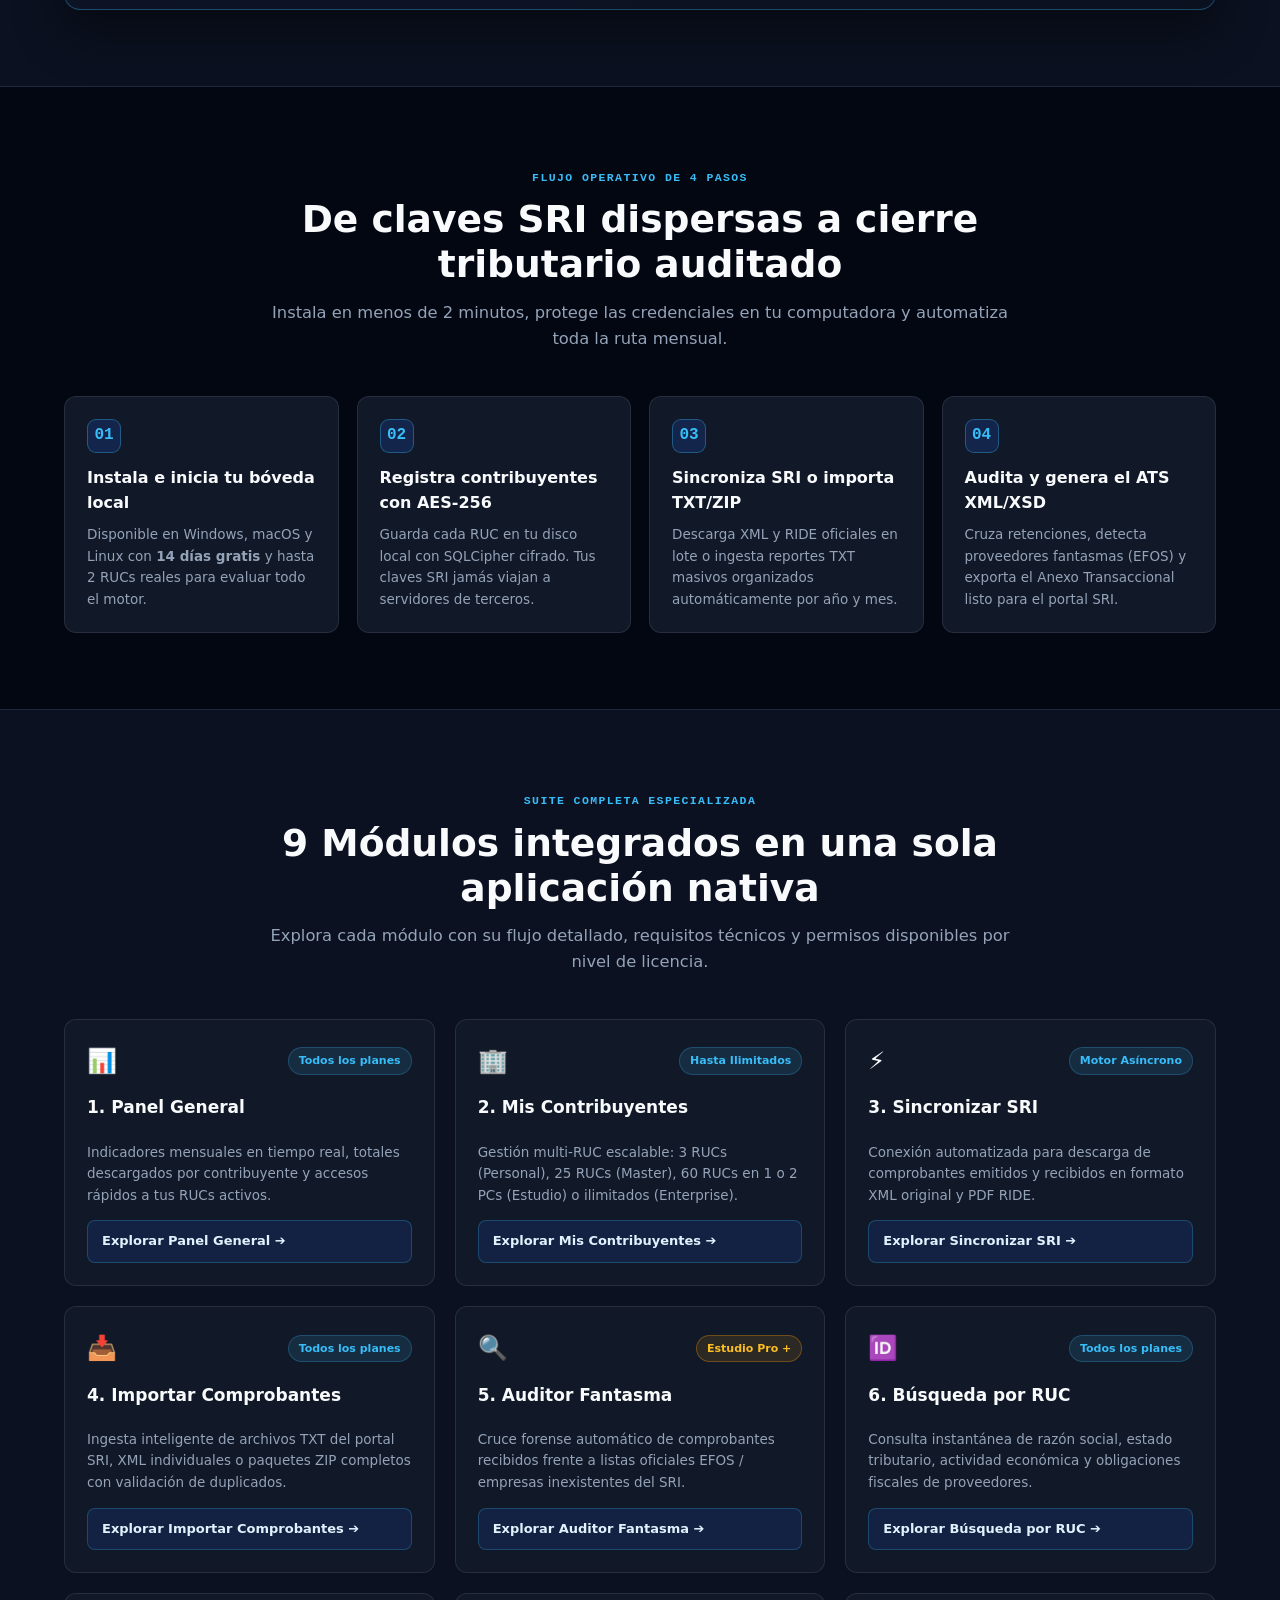
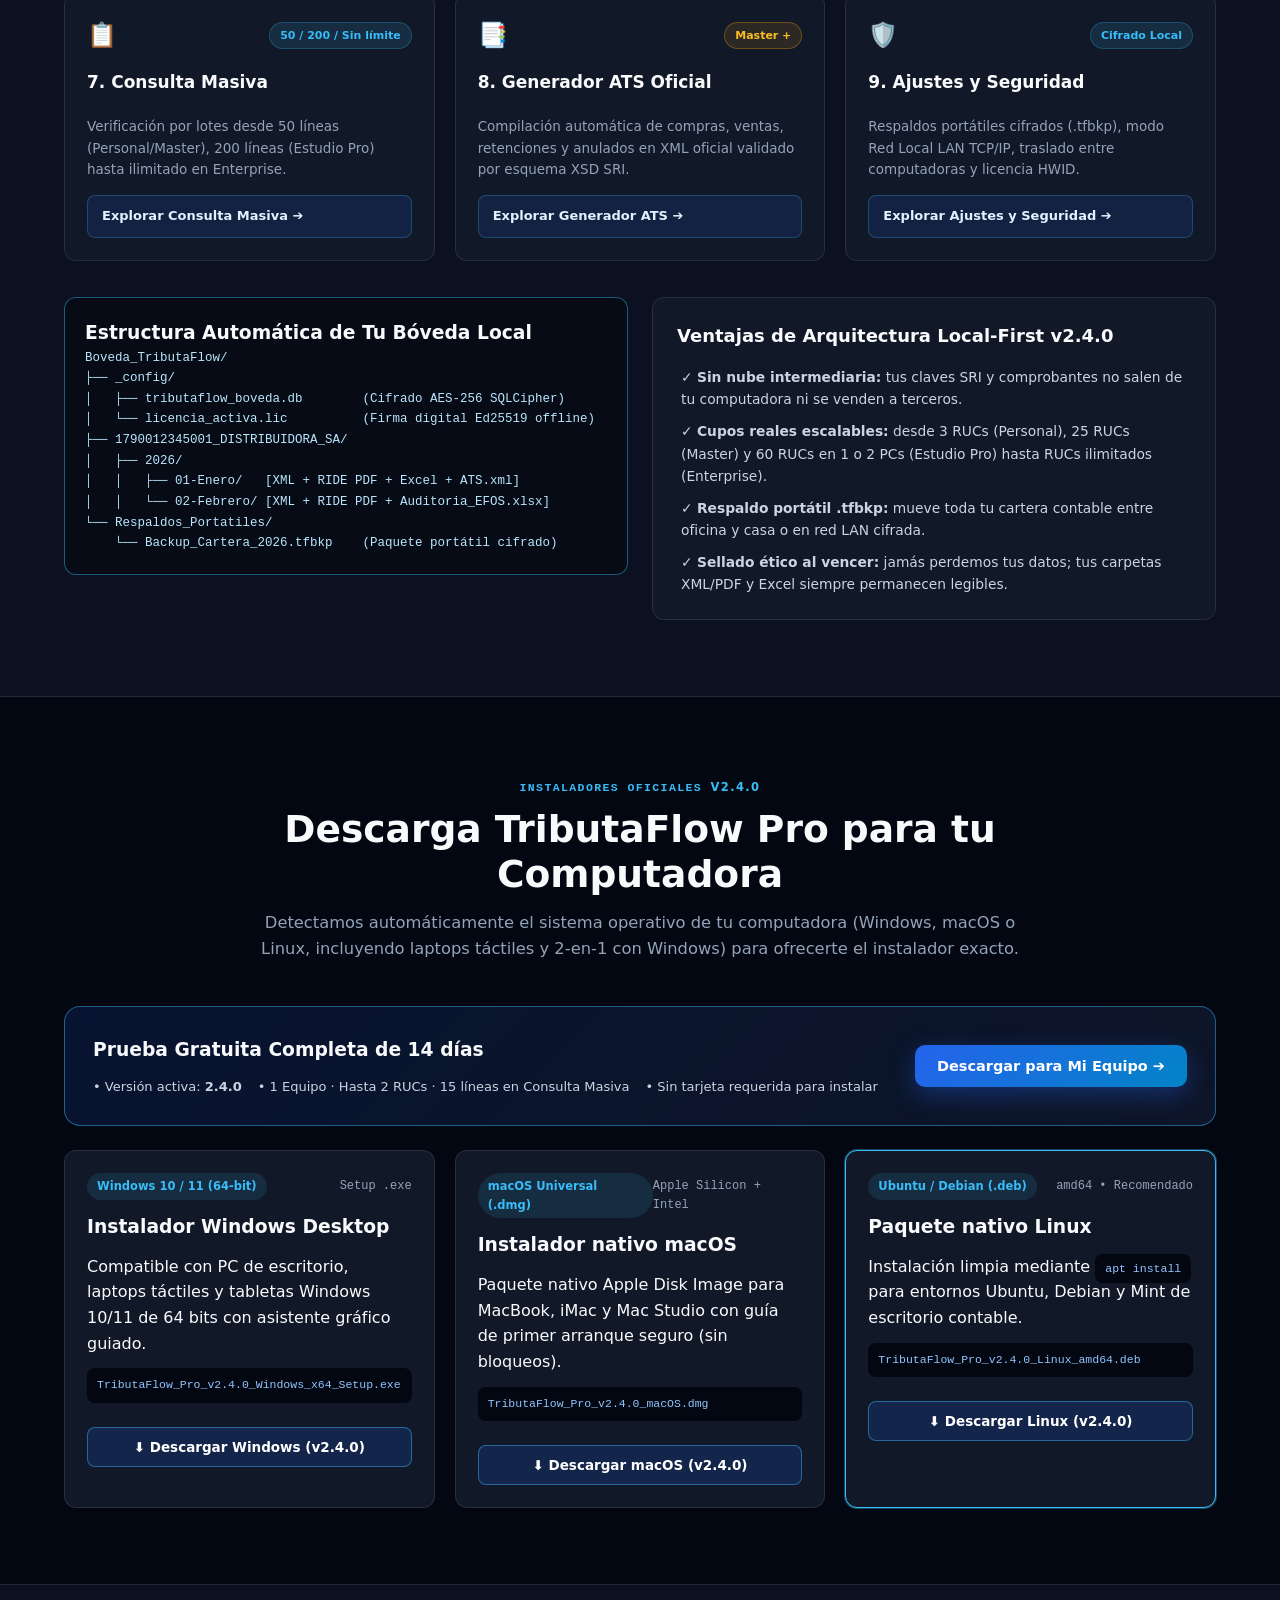
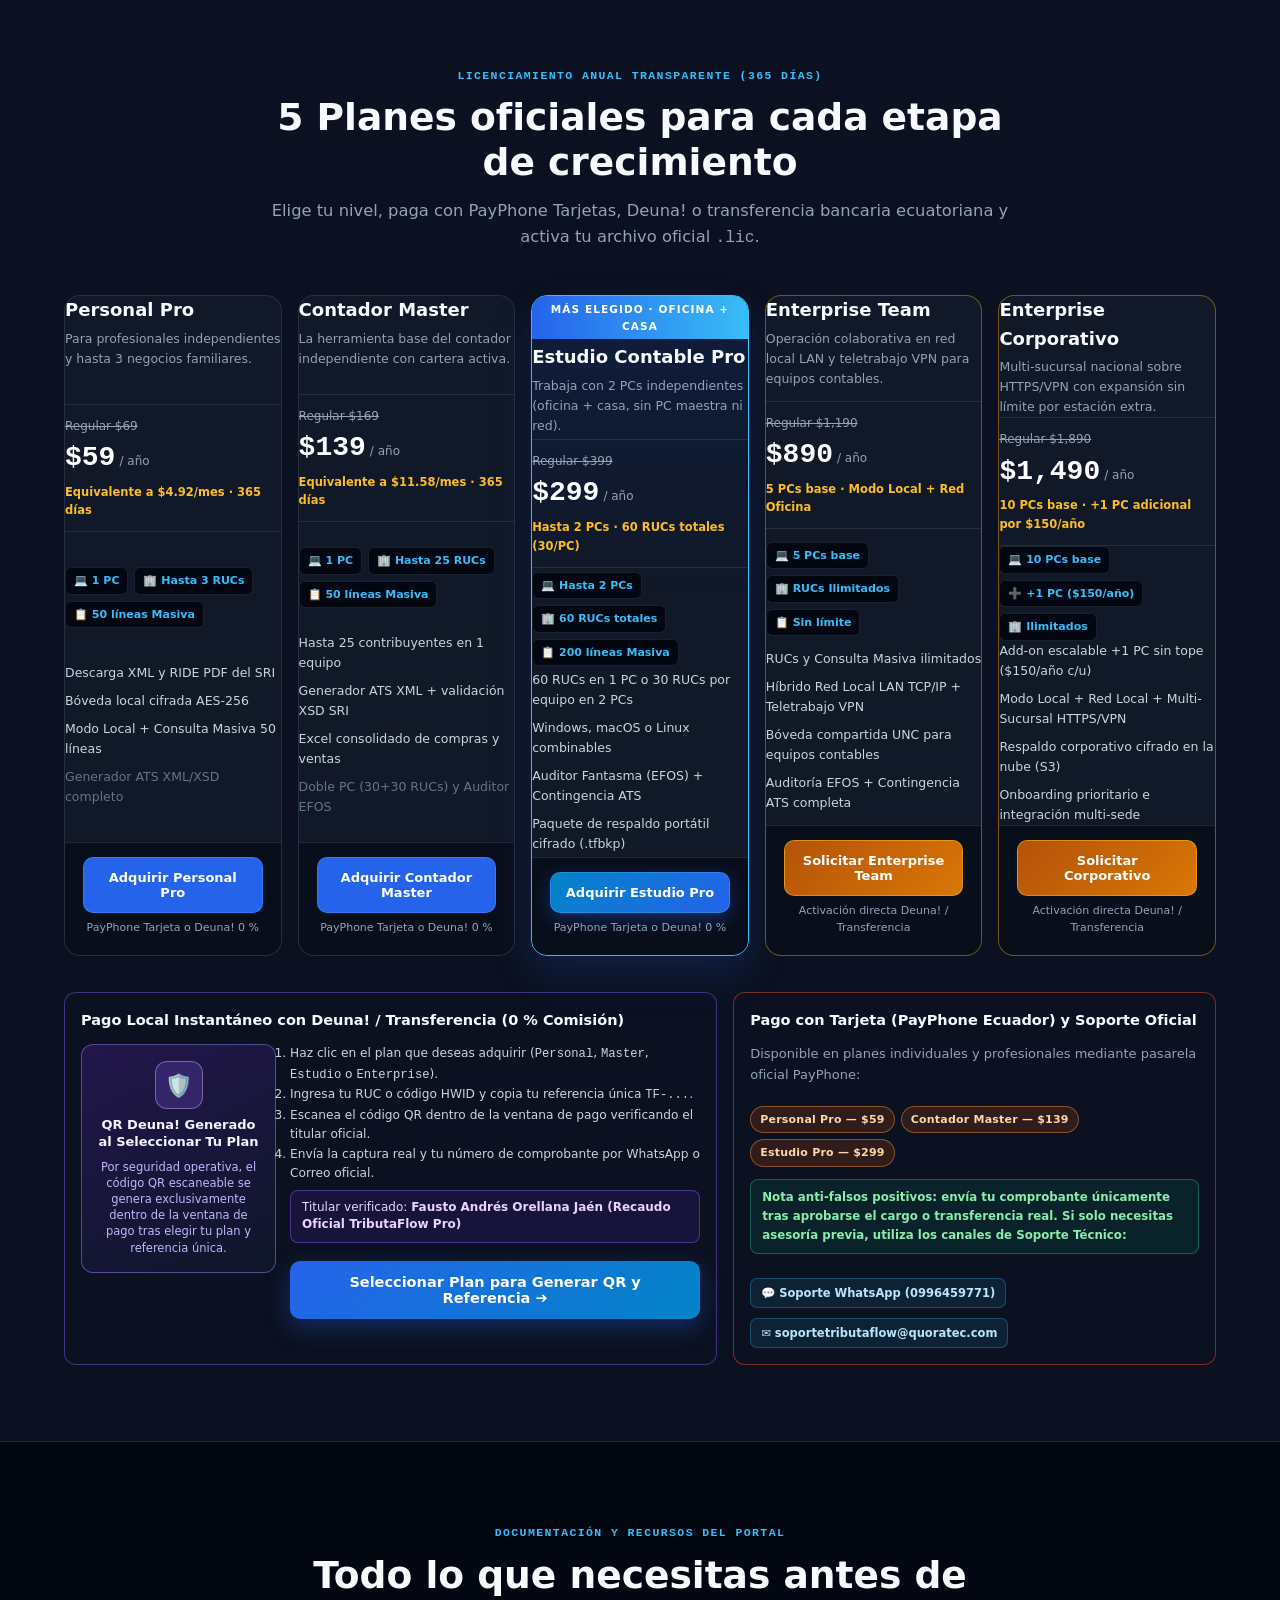
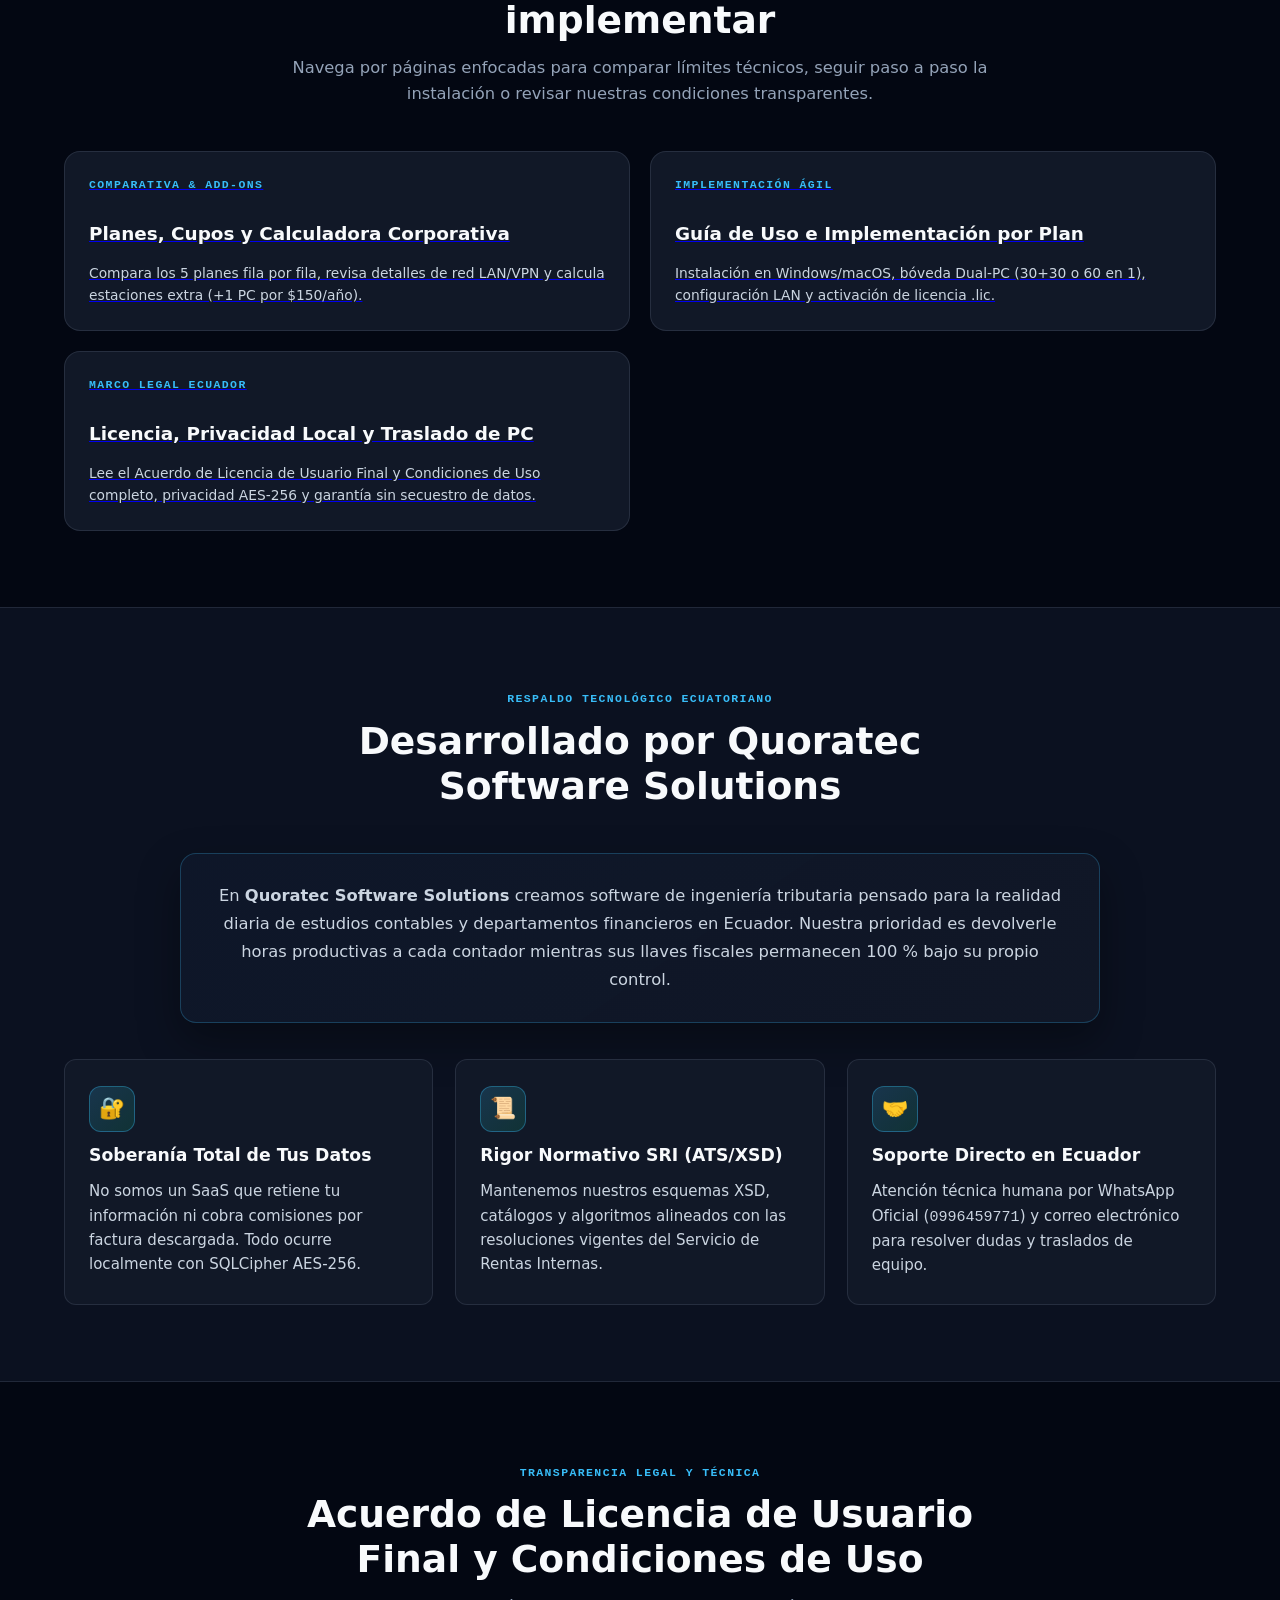
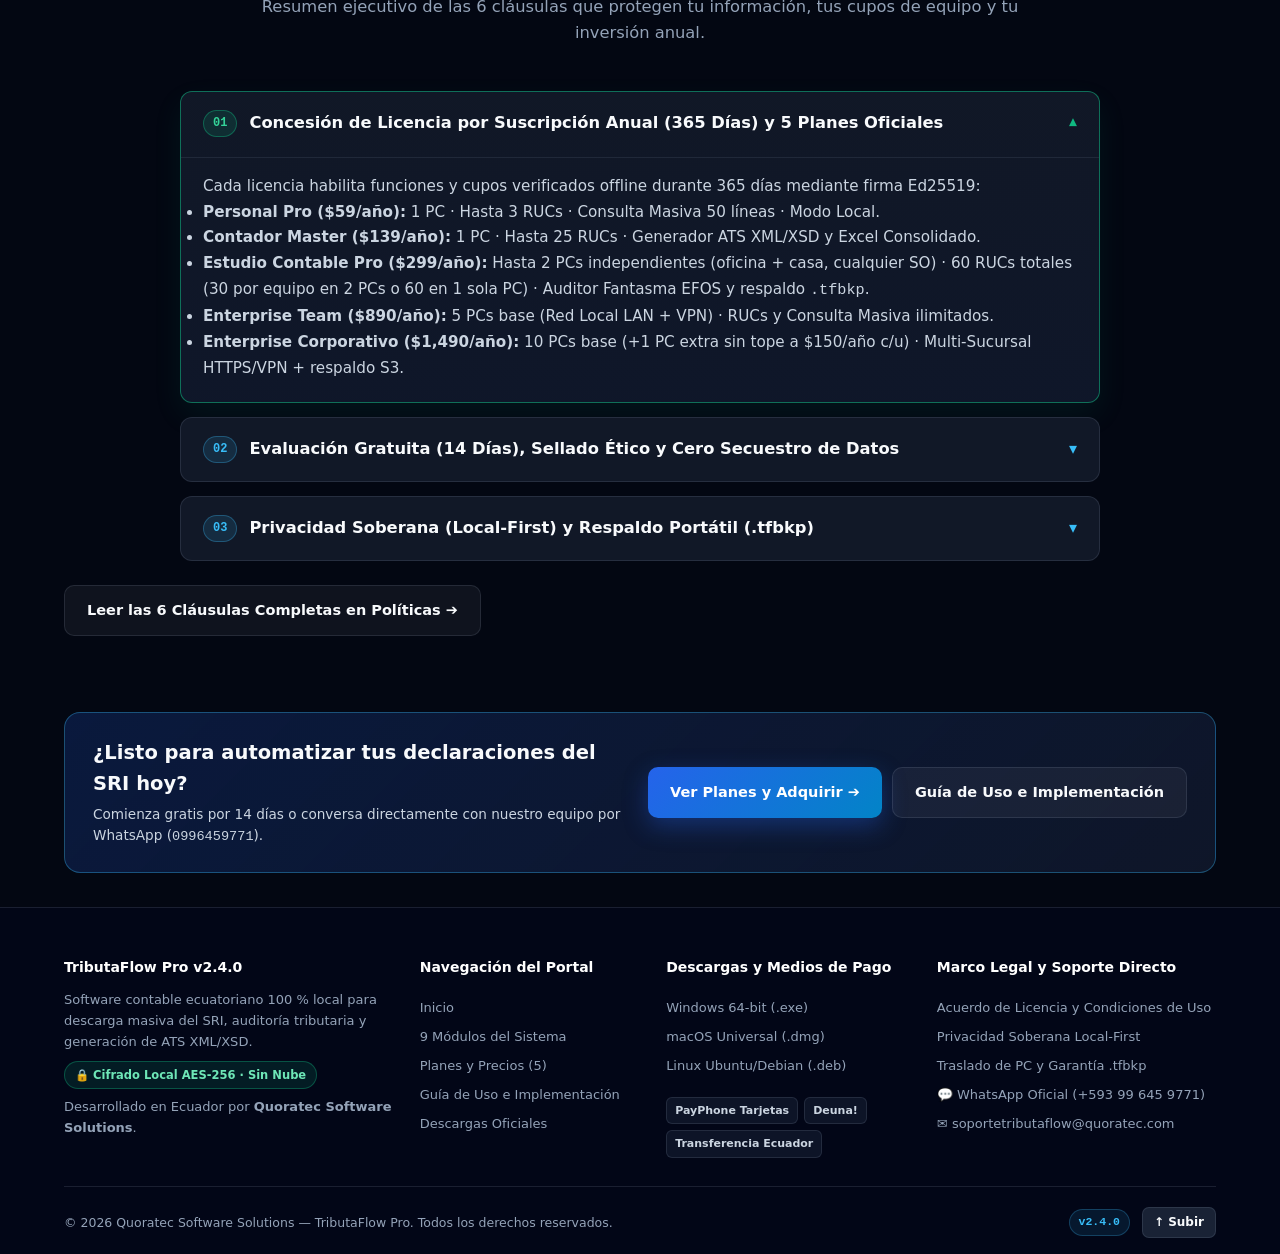
==== commit 513faca0: "Portal v2.4.0: arquitectura paginada, guia por plan, bloqueo movil y blindaje CSP/XSS" ====
--- a/index.html
+++ b/index.html
@@ -3,810 +3,814 @@
 <head>
     <meta charset="UTF-8">
     <meta name="viewport" content="width=device-width, initial-scale=1.0">
-    <meta http-equiv="X-UA-Compatible" content="IE=edge">
-    <meta http-equiv="Content-Security-Policy" content="default-src 'self'; script-src 'self'; style-src 'self' 'unsafe-inline'; img-src 'self' data:; base-uri 'self'; form-action 'none';">
+    <meta http-equiv="Content-Security-Policy" content="default-src 'self'; script-src 'self'; style-src 'self'; img-src 'self' data:; font-src 'self'; connect-src 'self'; object-src 'none'; base-uri 'self'; form-action 'none';">
     <meta name="referrer" content="no-referrer">
-
-    <title>TributaFlow Pro v2.3.0 Enterprise | Gestión Tributaria, Bóveda y ATS Ecuador</title>
-    <meta name="description" content="Sistema nativo de gestión tributaria SRI Ecuador, bóveda contable jerárquica, Auditor Fantasma en tiempo real, validador ATS XSD y arquitectura Red LAN TCP/IP.">
-
+    <title>TributaFlow Pro v2.4.0 | Automatización SRI, Bóveda Documental y ATS — Ecuador</title>
+    <meta name="description" content="Suite contable de escritorio 100 % local para Ecuador. Automatiza descargas XML/PDF del SRI, auditoría tributaria y generación de Anexo Transaccional Simplificado (ATS). Prueba gratis 14 días en Windows, macOS y Linux.">
     <link rel="icon" type="image/png" href="assets/img/favicon.png">
     <link rel="stylesheet" href="assets/css/portal.css">
 </head>
-<body data-root="">
-
-    <!-- Barra de Navegación Exclusiva TributaFlow Pro -->
+<body>
+
     <header class="navbar">
         <div class="container nav-inner">
             <a href="index.html" class="brand">
-                <img src="assets/img/logo-tributaflow.svg" data-fallback="assets/img/logo-tributaflow.png" alt="Logo TributaFlow Pro" class="brand-logo-img" width="36" height="36">
-                <span>TributaFlow Pro</span>
-                <span class="brand-sub">v2.3.0 Enterprise</span>
+                <img src="assets/img/logo-tributaflow.svg" alt="TributaFlow Pro" class="brand-logo-img" data-fallback="assets/img/logo-tributaflow.png">
+                <div>
+                    <strong>TributaFlow Pro <span data-app-version-tag>v2.4.0</span></strong>
+                    <span class="brand-sub">Suite Tributaria Ecuador · Quoratec</span>
+                </div>
             </a>
 
-            <button type="button" id="navToggle" class="nav-toggle" aria-label="Abrir menú" aria-expanded="false">☰</button>
-
-            <nav id="navMenu" class="nav-menu">
-                <a href="#flujo">Cómo Funciona</a>
+            <button class="nav-toggle" id="navToggle" type="button" aria-label="Abrir menú de navegación" aria-expanded="false">☰</button>
+
+            <nav class="nav-menu" id="navMenu" aria-label="Navegación principal">
+                <a href="index.html#flujo">Cómo Funciona</a>
                 <div class="nav-dropdown" data-nav-dropdown>
                     <button type="button" class="nav-dropdown-trigger" aria-expanded="false" aria-haspopup="true">
                         <span>9 Módulos</span>
                         <span class="nav-caret" aria-hidden="true">▾</span>
                     </button>
-                    <div class="nav-dropdown-panel" role="menu"></div>
-                </div>
-                <a href="#precios">Planes (5)</a>
+                    <div class="nav-dropdown-panel" role="menu">
+                        <div class="nav-dropdown-header">Suite Completa — 9 Módulos TributaFlow Pro</div>
+                        <div class="nav-dropdown-grid">
+                            <a href="modulos/panel-general.html" class="nav-dropdown-item" role="menuitem"><span class="nav-dropdown-icon" aria-hidden="true">📊</span><span class="nav-dropdown-text"><span class="nav-dropdown-title">1. Panel General</span><span class="nav-dropdown-desc">Resumen gerencial, KPIs e historial por RUC</span></span></a>
+                            <a href="modulos/mis-contribuyentes.html" class="nav-dropdown-item" role="menuitem"><span class="nav-dropdown-icon" aria-hidden="true">🏢</span><span class="nav-dropdown-text"><span class="nav-dropdown-title">2. Mis Contribuyentes</span><span class="nav-dropdown-desc">Bóveda Multi-RUC cifrada AES-256 sin nube</span></span></a>
+                            <a href="modulos/sincronizar-sri.html" class="nav-dropdown-item" role="menuitem"><span class="nav-dropdown-icon" aria-hidden="true">⚡</span><span class="nav-dropdown-text"><span class="nav-dropdown-title">3. Sincronizar SRI</span><span class="nav-dropdown-desc">Extracción masiva de XML y PDF oficiales</span></span></a>
+                            <a href="modulos/importar-comprobantes.html" class="nav-dropdown-item" role="menuitem"><span class="nav-dropdown-icon" aria-hidden="true">📥</span><span class="nav-dropdown-text"><span class="nav-dropdown-title">4. Importar Comprobantes</span><span class="nav-dropdown-desc">Ingesta masiva TXT y archivos ZIP locales</span></span></a>
+                            <a href="modulos/auditor-fantasma.html" class="nav-dropdown-item" role="menuitem"><span class="nav-dropdown-icon" aria-hidden="true">🔍</span><span class="nav-dropdown-text"><span class="nav-dropdown-title">5. Auditor Fantasma</span><span class="nav-dropdown-desc">Cruce forense de facturas y Alertas EFOS</span></span></a>
+                            <a href="modulos/busqueda-ruc.html" class="nav-dropdown-item" role="menuitem"><span class="nav-dropdown-icon" aria-hidden="true">🆔</span><span class="nav-dropdown-text"><span class="nav-dropdown-title">6. Búsqueda por RUC</span><span class="nav-dropdown-desc">Ficha integral, estado SRI y obligaciones</span></span></a>
+                            <a href="modulos/consulta-masiva.html" class="nav-dropdown-item" role="menuitem"><span class="nav-dropdown-icon" aria-hidden="true">📋</span><span class="nav-dropdown-text"><span class="nav-dropdown-title">7. Consulta Masiva</span><span class="nav-dropdown-desc">Validación por lotes a Excel y CSV estructurado</span></span></a>
+                            <a href="modulos/generador-ats.html" class="nav-dropdown-item" role="menuitem"><span class="nav-dropdown-icon" aria-hidden="true">📑</span><span class="nav-dropdown-text"><span class="nav-dropdown-title">8. Generador ATS Oficial</span><span class="nav-dropdown-desc">Anexo Transaccional XML validado por XSD</span></span></a>
+                            <a href="modulos/ajustes-seguridad.html" class="nav-dropdown-item" role="menuitem"><span class="nav-dropdown-icon" aria-hidden="true">🛡️</span><span class="nav-dropdown-text"><span class="nav-dropdown-title">9. Ajustes y Respaldos</span><span class="nav-dropdown-desc">Red LAN, respaldos .tfbkp y traslados PC</span></span></a>
+                        </div>
+                        <div class="nav-dropdown-footer">
+                            <a href="index.html#modulos" class="nav-dropdown-all">Ver resumen completo en portada ➔</a>
+                        </div>
+                    </div>
+                </div>
+                <a href="planes.html">Planes (5)</a>
+                <a href="guia-uso.html">Guía de Uso</a>
+                <a href="politicas.html">Políticas</a>
                 <a href="#descargas">Descargas</a>
-                <a href="#quienes-somos">Quiénes Somos</a>
-                <a href="#politicas">Políticas</a>
-                <a href="#precios" class="nav-cta">Ver Planes y Pagar</a>
+                <a href="planes.html" class="nav-cta">Ver Planes y Pagar</a>
             </nav>
         </div>
     </header>
 
-    <!-- Hero Principal (Sin video, enfoque operativo y técnico) -->
-    <section class="hero">
-        <div class="hero-glow"></div>
-        <div class="container hero-layout">
-            <div class="hero-text">
-                <div class="status-pill">
-                    <span class="pulse-dot"></span>
-                    <span>v2.3.0 Enterprise • SRI Ecuador • Bóveda Cifrada RSA-2048</span>
-                </div>
-                <h1>Bóveda Tributaria Jerárquica, Auditoría SRI y ATS <span class="text-gradient">100 % Local y Red LAN</span></h1>
-                <p>Descarga automáticamente XML y RIDE desde el SRI en Línea, organiza tu bóveda contable jerárquica por contribuyente y período, detecta proveedores fantasmas al instante y genera anexos ATS validados contra el esquema XSD oficial sin subir tus claves a la nube.</p>
-
-                <div class="hero-buttons">
-                    <a href="#precios" class="btn-glow">Ver 5 Planes Anuales</a>
-                    <button type="button" id="btnDescargaDetectada" class="btn-glass">⬇ Descargar v2.3.0 (15 días gratis)</button>
-                    <a href="#modulos" class="btn-glass">Explorar los 9 Módulos →</a>
-                </div>
-
-                <div class="trust-metrics">
-                    <div class="metric">
-                        <strong>PBKDF2 + AES-256</strong>
-                        <span>Bóveda SQLite vinculada por HWID</span>
-                    </div>
-                    <div class="metric-divider"></div>
-                    <div class="metric">
-                        <strong>Bóveda Contable Jerárquica</strong>
-                        <span>Clasificación XML + RIDE automática</span>
-                    </div>
-                    <div class="metric-divider"></div>
-                    <div class="metric">
-                        <strong>Red LAN TCP/IP</strong>
-                        <span>Multi-estación Bóveda UNC Compartida</span>
-                    </div>
-                </div>
-            </div>
-
-            <!-- Consola Real Simulada con Datos Ficticios Estandarizados -->
-            <div class="terminal-card">
-                <div class="terminal-top">
-                    <div class="win-controls">
-                        <span></span><span></span><span></span>
-                    </div>
-                    <div class="terminal-tab">tributaflow_pro_v230.exe — Motor Fiscal Nativo</div>
-                </div>
-                <div class="terminal-content">
-                    <div class="log-line"><span class="t-time">[09:14:02]</span> <span class="t-info">ℹ</span> Bóveda montada: <strong>1790012345001 — EMPRESA DEMOSTRACIÓN S.A.</strong></div>
-                    <div class="log-line"><span class="t-time">[09:14:05]</span> <span class="t-ok">✔</span> Sincronización SRI completada: 1,482 XML + RIDE PDF generados.</div>
-                    <div class="log-line"><span class="t-time">[09:14:07]</span> <span class="t-info">ℹ</span> Ruta Bóveda: Boveda_TributaFlow/1790012345001_EMPRESA_DEMOSTRACION_SA/2026/10_OCTUBRE</div>
-                    <div class="log-line"><span class="t-time">[09:14:09]</span> <span class="t-warn">⚡</span> Auditor Fantasma SRI: verificando proveedores vs. RUC 0999999999001...</div>
-                    <div class="log-line"><span class="t-time">[09:14:11]</span> <span class="t-ok">✔</span> ATS_Declaraciones/ATS_1790012345001_10_2026.xml válido contra XSD SRI.</div>
-                    <div class="terminal-summary">
-                        <div>
-                            <small>Crédito Tributario Conciliado (EMPRESA DEMOSTRACIÓN S.A.)</small>
-                            <strong>$18,492.30</strong>
-                        </div>
-                        <span class="badge-ready">XSD + AUDITOR OK</span>
-                    </div>
-                </div>
-            </div>
-        </div>
-    </section>
-
-    <!-- Flujo Operativo en 4 Pasos -->
-    <section id="flujo" class="section bg-subtle">
-        <div class="container">
-            <div class="section-head">
-                <span class="eyebrow">FLUJO OPERATIVO COMPLETO</span>
-                <h2>¿Cómo Trabaja TributaFlow Pro Desde el Primer Minuto?</h2>
-                <p>Sin videos genéricos: conoce exactamente el ciclo real de instalación, descarga masiva SRI, resguardo cifrado y generación oficial de anexos.</p>
-            </div>
-
-            <div class="workflow-grid">
-                <article class="workflow-step">
-                    <div class="step-num">01</div>
-                    <h3>Instala y Elige Edición (15 Días Gratis)</h3>
-                    <p>Al instalar TributaFlow Pro seleccionas qué edición deseas evaluar gratis por 15 días (desde Personal Pro hasta Enterprise Corporativo), sin tarjeta.</p>
-                </article>
-                <article class="workflow-step">
-                    <div class="step-num">02</div>
-                    <h3>Registra RUCs en Bóveda Cifrada</h3>
-                    <p>Cada empresa (ej. <code>1790012345001</code>) opera en su bóveda SQLite cifrada al HWID. El libro ético sella un RUC solo tras su primera descarga real del SRI.</p>
-                </article>
-                <article class="workflow-step">
-                    <div class="step-num">03</div>
-                    <h3>Sincroniza SRI y Bóveda Jerárquica</h3>
-                    <p>Descarga emitidos y recibidos por lotes, reconstruye RIDE PDF y clasifica cada comprobante automáticamente por año, mes, tipo y carpeta XML/RIDE.</p>
-                </article>
-                <article class="workflow-step">
-                    <div class="step-num">04</div>
-                    <h3>Audita Fantasmas y Genera ATS XSD</h3>
-                    <p>Cruza tus compras contra el catastro de empresas fantasmas SRI, exporta libros Excel y valida el archivo ATS oficial contra el esquema XSD antes de declarar.</p>
-                </article>
-            </div>
-        </div>
-    </section>
-
-    <!-- Exploración Profunda de los 9 Módulos (Multipágina) -->
-    <section id="modulos" class="section">
-        <div class="container">
-            <div class="section-head">
-                <span class="eyebrow">EXPLORACIÓN MULTIPÁGINA DE ARQUITECTURA</span>
-                <h2>Explora Cada Módulo del Sistema</h2>
-                <p>Haz clic en cualquier módulo operativo para abrir su ficha técnica dedicada con arquitectura real, flujos paso a paso, rutas de almacenamiento y alcance por edición.</p>
-            </div>
-
-            <div class="modules-grid">
-                <article class="module-card">
+    <main>
+        <!-- HERO EJECUTIVO DE ALTO IMPACTO -->
+        <section class="hero">
+            <div class="hero-glow" aria-hidden="true"></div>
+            <div class="container hero-layout">
+                <div class="hero-text">
+                    <div class="status-pill">
+                        <span class="pulse-dot" aria-hidden="true"></span>
+                        <span>Lanzamiento Oficial <span data-app-version-tag>v2.4.0</span> · Prueba Gratis <span data-trial-days>14 días</span> · Sin Nube</span>
+                    </div>
+
+                    <h1>Automatiza tus descargas del SRI, Bóveda Documental y ATS Oficial <span class="text-gradient">en minutos</span></h1>
+
+                    <p>Diseñado para contadores y empresas en Ecuador. Descarga comprobantes XML y RIDE oficiales en lote, organiza cada RUC por año/mes en tu propio disco con cifrado AES-256 y genera el Anexo Transaccional Simplificado validado por esquema XSD del SRI.</p>
+
+                    <div class="hero-buttons">
+                        <button type="button" class="btn-glow" id="btnDescargaDetectada" data-download-os="auto">⬇ Descarga Gratuita 14 Días (v2.4.0)</button>
+                        <a href="planes.html" class="btn-glass">Comparar 5 Planes y Adquirir ➔</a>
+                    </div>
+
+                    <div class="trust-metrics">
+                        <div class="metric">
+                            <strong><span data-trial-days>14 días</span></strong>
+                            <span>Prueba Gratuita</span>
+                        </div>
+                        <div class="metric-divider" aria-hidden="true"></div>
+                        <div class="metric">
+                            <strong>100 % Local</strong>
+                            <span>Cifrado AES-256</span>
+                        </div>
+                        <div class="metric-divider" aria-hidden="true"></div>
+                        <div class="metric">
+                            <strong>3 Sistemas</strong>
+                            <span>Windows · macOS · Linux</span>
+                        </div>
+                    </div>
+                </div>
+
+                <!-- TERMINAL SIMULADA DEL MOTOR TRIBUTARIO -->
+                <div class="terminal-card" aria-label="Simulación de motor TributaFlow Pro v2.4.0">
+                    <div class="terminal-top">
+                        <div class="win-controls" aria-hidden="true">
+                            <span></span><span></span><span></span>
+                        </div>
+                        <span class="terminal-tab">tributaflow-core — <span data-app-version-tag>v2.4.0</span> (AES-256 Local)</span>
+                    </div>
+                    <div class="terminal-content">
+                        <div class="log-line"><span class="t-time">[09:12:01]</span> <span class="t-info">MOTOR</span> Inicializando bóveda SQLCipher local (sin servidores externos)...</div>
+                        <div class="log-line"><span class="t-time">[09:12:03]</span> <span class="t-ok">SRI-SYNC</span> Descargando 284 XML + PDF emitidos y recibidos en paralelo...</div>
+                        <div class="log-line"><span class="t-time">[09:12:09]</span> <span class="t-ok">BÓVEDA</span> Clasificación automática RUC/2026/02-Febrero completada.</div>
+                        <div class="log-line"><span class="t-time">[09:12:12]</span> <span class="t-warn">AUDITOR</span> 2 comprobantes con inconsistencia de proveedor verificados (EFOS).</div>
+                        <div class="log-line"><span class="t-time">[09:12:14]</span> <span class="t-ok">ATS-XSD</span> Generado AT022026.xml válido contra esquema oficial SRI (0 errores).</div>
+
+                        <div class="terminal-summary">
+                            <div>
+                                <small>Estado del Cierre Mensual</small>
+                                <strong>Listo para DIMM / SRI en Línea</strong>
+                            </div>
+                            <span class="badge-ready">VALIDADO XSD 100 %</span>
+                        </div>
+                    </div>
+                </div>
+            </div>
+        </section>
+
+        <!-- SIMULADOR INTERACTIVO DE AHORRO Y RECOMENDACIÓN DE PLAN -->
+        <section class="section bg-subtle" id="simulador">
+            <div class="container">
+                <div class="section-head">
+                    <span class="eyebrow">Calculadora de Retorno de Tiempo</span>
+                    <h2>Calcula cuántas horas ahorras al mes con <span class="text-gradient">TributaFlow Pro</span></h2>
+                    <p>Ajusta tu cartera mensual de RUCs y el volumen promedio de comprobantes para identificar el plan exacto para tu estudio o empresa.</p>
+                </div>
+
+                <div class="simulator-card">
+                    <div class="simulator-grid">
+                        <div class="sim-controls">
+                            <div class="sim-field">
+                                <div class="sim-range-head">
+                                    <label for="simRucsRange">Cantidad de RUCs que gestionas</label>
+                                    <span class="sim-range-val" id="simRucsVal">12 RUCs</span>
+                                </div>
+                                <input class="sim-range" type="range" id="simRucsRange" min="1" max="200" step="1" value="12">
+                            </div>
+
+                            <div class="sim-field">
+                                <div class="sim-range-head">
+                                    <label for="simDocsRange">Comprobantes XML/PDF por mes (total cartera)</label>
+                                    <span class="sim-range-val" id="simDocsVal">250 comprobantes</span>
+                                </div>
+                                <input class="sim-range" type="range" id="simDocsRange" min="20" max="2000" step="10" value="250">
+                            </div>
+
+                            <div>
+                                <p class="muted-note">Escenarios rápidos frecuentes:</p>
+                                <div class="sim-presets mt-8">
+                                    <button type="button" class="sim-preset-btn" data-sim-rucs="3" data-sim-docs="90">Profesional (3 RUCs)</button>
+                                    <button type="button" class="sim-preset-btn is-active" data-sim-rucs="18" data-sim-docs="450">Contador (18 RUCs)</button>
+                                    <button type="button" class="sim-preset-btn" data-sim-rucs="52" data-sim-docs="1200">Estudio Dual-PC (52 RUCs)</button>
+                                    <button type="button" class="sim-preset-btn" data-sim-rucs="140" data-sim-docs="2000">Estudio / Corporativo (+100 RUCs)</button>
+                                </div>
+                            </div>
+                        </div>
+
+                        <div class="sim-result-box">
+                            <div class="sim-kpi-row">
+                                <div class="sim-kpi">
+                                    <small>Tiempo ahorrado / mes</small>
+                                    <strong id="simHorasMes">~18 h/mes</strong>
+                                </div>
+                                <div class="sim-kpi">
+                                    <small>Tiempo ahorrado / año</small>
+                                    <strong id="simHorasAnio">~216 h/año</strong>
+                                </div>
+                            </div>
+
+                            <div class="sim-plan-rec">
+                                <span class="eyebrow">Plan Recomendado para Tu Volumen</span>
+                                <h3 id="simPlanNombre">Contador Master ($139/año)</h3>
+                                <p id="simPlanDetalle">Hasta 25 RUCs en 1 PC · Descarga SRI XML/PDF, Generador ATS XML/XSD y Excel Consolidado.</p>
+                            </div>
+
+                            <div class="sim-actions">
+                                <button type="button" class="btn-glow" id="simBtnAdquirirPlan" data-checkout-plan="CONTADOR_MASTER">Adquirir Plan Recomendado ➔</button>
+                                <a href="planes.html" class="btn-glass">Ver Tabla Comparativa Completa</a>
+                            </div>
+                        </div>
+                    </div>
+                </div>
+            </div>
+        </section>
+
+        <!-- CÓMO FUNCIONA (4 PASOS) -->
+        <section class="section" id="flujo">
+            <div class="container">
+                <div class="section-head">
+                    <span class="eyebrow">Flujo Operativo de 4 Pasos</span>
+                    <h2>De claves SRI dispersas a cierre tributario auditado</h2>
+                    <p>Instala en menos de 2 minutos, protege las credenciales en tu computadora y automatiza toda la ruta mensual.</p>
+                </div>
+
+                <div class="workflow-grid">
+                    <article class="workflow-step">
+                        <span class="step-num">01</span>
+                        <h3>Instala e inicia tu bóveda local</h3>
+                        <p>Disponible en Windows, macOS y Linux con <strong><span data-trial-days>14 días</span> gratis</strong> y hasta 2 RUCs reales para evaluar todo el motor.</p>
+                    </article>
+
+                    <article class="workflow-step">
+                        <span class="step-num">02</span>
+                        <h3>Registra contribuyentes con AES-256</h3>
+                        <p>Guarda cada RUC en tu disco local con SQLCipher cifrado. Tus claves SRI jamás viajan a servidores de terceros.</p>
+                    </article>
+
+                    <article class="workflow-step">
+                        <span class="step-num">03</span>
+                        <h3>Sincroniza SRI o importa TXT/ZIP</h3>
+                        <p>Descarga XML y RIDE oficiales en lote o ingesta reportes TXT masivos organizados automáticamente por año y mes.</p>
+                    </article>
+
+                    <article class="workflow-step">
+                        <span class="step-num">04</span>
+                        <h3>Audita y genera el ATS XML/XSD</h3>
+                        <p>Cruza retenciones, detecta proveedores fantasmas (EFOS) y exporta el Anexo Transaccional listo para el portal SRI.</p>
+                    </article>
+                </div>
+            </div>
+        </section>
+
+        <!-- LOS 9 MÓDULOS DE LA SUITE + ARQUITECTURA DE BÓVEDA -->
+        <section class="section bg-subtle" id="modulos">
+            <div class="container">
+                <div class="section-head">
+                    <span class="eyebrow">Suite Completa Especializada</span>
+                    <h2>9 Módulos integrados en una sola aplicación nativa</h2>
+                    <p>Explora cada módulo con su flujo detallado, requisitos técnicos y permisos disponibles por nivel de licencia.</p>
+                </div>
+
+                <div class="modules-grid">
+                    <article class="module-card">
+                        <div class="module-top">
+                            <span class="module-icon" aria-hidden="true">📊</span>
+                            <span class="module-tier">Todos los planes</span>
+                        </div>
+                        <h3>1. Panel General</h3>
+                        <p>Indicadores mensuales en tiempo real, totales descargados por contribuyente y accesos rápidos a tus RUCs activos.</p>
+                        <a href="modulos/panel-general.html" class="module-link">Explorar Panel General ➔</a>
+                    </article>
+
+                    <article class="module-card">
+                        <div class="module-top">
+                            <span class="module-icon" aria-hidden="true">🏢</span>
+                            <span class="module-tier">Hasta Ilimitados</span>
+                        </div>
+                        <h3>2. Mis Contribuyentes</h3>
+                        <p>Gestión multi-RUC escalable: 3 RUCs (Personal), 25 RUCs (Master), 60 RUCs en 1 o 2 PCs (Estudio) o ilimitados (Enterprise).</p>
+                        <a href="modulos/mis-contribuyentes.html" class="module-link">Explorar Mis Contribuyentes ➔</a>
+                    </article>
+
+                    <article class="module-card">
+                        <div class="module-top">
+                            <span class="module-icon" aria-hidden="true">⚡</span>
+                            <span class="module-tier">Motor Asíncrono</span>
+                        </div>
+                        <h3>3. Sincronizar SRI</h3>
+                        <p>Conexión automatizada para descarga de comprobantes emitidos y recibidos en formato XML original y PDF RIDE.</p>
+                        <a href="modulos/sincronizar-sri.html" class="module-link">Explorar Sincronizar SRI ➔</a>
+                    </article>
+
+                    <article class="module-card">
+                        <div class="module-top">
+                            <span class="module-icon" aria-hidden="true">📥</span>
+                            <span class="module-tier">Todos los planes</span>
+                        </div>
+                        <h3>4. Importar Comprobantes</h3>
+                        <p>Ingesta inteligente de archivos TXT del portal SRI, XML individuales o paquetes ZIP completos con validación de duplicados.</p>
+                        <a href="modulos/importar-comprobantes.html" class="module-link">Explorar Importar Comprobantes ➔</a>
+                    </article>
+
+                    <article class="module-card">
+                        <div class="module-top">
+                            <span class="module-icon" aria-hidden="true">🔍</span>
+                            <span class="module-tier tier-pro">Estudio Pro +</span>
+                        </div>
+                        <h3>5. Auditor Fantasma</h3>
+                        <p>Cruce forense automático de comprobantes recibidos frente a listas oficiales EFOS / empresas inexistentes del SRI.</p>
+                        <a href="modulos/auditor-fantasma.html" class="module-link">Explorar Auditor Fantasma ➔</a>
+                    </article>
+
+                    <article class="module-card">
+                        <div class="module-top">
+                            <span class="module-icon" aria-hidden="true">🆔</span>
+                            <span class="module-tier">Todos los planes</span>
+                        </div>
+                        <h3>6. Búsqueda por RUC</h3>
+                        <p>Consulta instantánea de razón social, estado tributario, actividad económica y obligaciones fiscales de proveedores.</p>
+                        <a href="modulos/busqueda-ruc.html" class="module-link">Explorar Búsqueda por RUC ➔</a>
+                    </article>
+
+                    <article class="module-card">
+                        <div class="module-top">
+                            <span class="module-icon" aria-hidden="true">📋</span>
+                            <span class="module-tier">50 / 200 / Sin límite</span>
+                        </div>
+                        <h3>7. Consulta Masiva</h3>
+                        <p>Verificación por lotes desde 50 líneas (Personal/Master), 200 líneas (Estudio Pro) hasta ilimitado en Enterprise.</p>
+                        <a href="modulos/consulta-masiva.html" class="module-link">Explorar Consulta Masiva ➔</a>
+                    </article>
+
+                    <article class="module-card">
+                        <div class="module-top">
+                            <span class="module-icon" aria-hidden="true">📑</span>
+                            <span class="module-tier tier-pro">Master +</span>
+                        </div>
+                        <h3>8. Generador ATS Oficial</h3>
+                        <p>Compilación automática de compras, ventas, retenciones y anulados en XML oficial validado por esquema XSD SRI.</p>
+                        <a href="modulos/generador-ats.html" class="module-link">Explorar Generador ATS ➔</a>
+                    </article>
+
+                    <article class="module-card">
+                        <div class="module-top">
+                            <span class="module-icon" aria-hidden="true">🛡️</span>
+                            <span class="module-tier">Cifrado Local</span>
+                        </div>
+                        <h3>9. Ajustes y Seguridad</h3>
+                        <p>Respaldos portátiles cifrados (.tfbkp), modo Red Local LAN TCP/IP, traslado entre computadoras y licencia HWID.</p>
+                        <a href="modulos/ajustes-seguridad.html" class="module-link">Explorar Ajustes y Seguridad ➔</a>
+                    </article>
+                </div>
+
+                <!-- ARQUITECTURA DE BÓVEDA DOCUMENTAL -->
+                <div class="architecture-split mt-36">
+                    <div class="tree-box">
+                        <h3>Estructura Automática de Tu Bóveda Local</h3>
+                        <pre>Boveda_TributaFlow/
+├── _config/
+│   ├── tributaflow_boveda.db        (Cifrado AES-256 SQLCipher)
+│   └── licencia_activa.lic          (Firma digital Ed25519 offline)
+├── 1790012345001_DISTRIBUIDORA_SA/
+│   ├── 2026/
+│   │   ├── 01-Enero/   [XML + RIDE PDF + Excel + ATS.xml]
+│   │   └── 02-Febrero/ [XML + RIDE PDF + Auditoria_EFOS.xlsx]
+└── Respaldos_Portatiles/
+    └── Backup_Cartera_2026.tfbkp    (Paquete portátil cifrado)</pre>
+                    </div>
+
+                    <div class="feature-list-panel">
+                        <h3>Ventajas de Arquitectura Local-First <span data-app-version-tag>v2.4.0</span></h3>
+                        <ul>
+                            <li><span>✓</span> <span><strong>Sin nube intermediaria:</strong> tus claves SRI y comprobantes no salen de tu computadora ni se venden a terceros.</span></li>
+                            <li><span>✓</span> <span><strong>Cupos reales escalables:</strong> desde 3 RUCs (Personal), 25 RUCs (Master) y 60 RUCs en 1 o 2 PCs (Estudio Pro) hasta RUCs ilimitados (Enterprise).</span></li>
+                            <li><span>✓</span> <span><strong>Respaldo portátil .tfbkp:</strong> mueve toda tu cartera contable entre oficina y casa o en red LAN cifrada.</span></li>
+                            <li><span>✓</span> <span><strong>Sellado ético al vencer:</strong> jamás perdemos tus datos; tus carpetas XML/PDF y Excel siempre permanecen legibles.</span></li>
+                        </ul>
+                    </div>
+                </div>
+            </div>
+        </section>
+
+        <!-- DESCARGAS INTELIGENTES POR SISTEMA OPERATIVO -->
+        <section class="section" id="descargas">
+            <div class="container">
+                <div class="section-head">
+                    <span class="eyebrow">Instaladores Oficiales <span data-app-version-tag>v2.4.0</span></span>
+                    <h2>Descarga TributaFlow Pro para tu Computadora</h2>
+                    <p>Detectamos automáticamente el sistema operativo de tu computadora (Windows, macOS o Linux, incluyendo laptops táctiles y 2-en-1 con Windows) para ofrecerte el instalador exacto.</p>
+                </div>
+
+                <div class="download-banner">
                     <div>
-                        <div class="module-top">
-                            <span class="module-icon">📊</span>
-                            <span class="module-tier">Todos los Planes</span>
-                        </div>
-                        <h3>1. Panel General</h3>
-                        <p>Tablero ejecutivo en tiempo real con KPIs de comprobantes emitidos y recibidos, estado de evaluación/licencia, cupo ético de RUCs y accesos directos.</p>
-                    </div>
-                    <a href="modulos/panel-general.html" class="module-link">Explorar Panel General <span>→</span></a>
-                </article>
-
-                <article class="module-card">
-                    <div>
-                        <div class="module-top">
-                            <span class="module-icon">🏢</span>
-                            <span class="module-tier">Multi-RUC &amp; HWID</span>
-                        </div>
-                        <h3>2. Mis Contribuyentes (Multi-RUC)</h3>
-                        <p>Administración aislada de empresas (1, 15, 50 o Ilimitados RUCs), SQLite cifrada por HWID (PBKDF2 + AES-256-GCM + HMAC), sellado ético y backups <code>.tfbkp</code>.</p>
-                    </div>
-                    <a href="modulos/mis-contribuyentes.html" class="module-link">Explorar Mis Contribuyentes <span>→</span></a>
-                </article>
-
-                <article class="module-card">
-                    <div>
-                        <div class="module-top">
-                            <span class="module-icon">⚡</span>
-                            <span class="module-tier">Árbol Jerárquico</span>
-                        </div>
-                        <h3>3. Sincronizar SRI (Árbol Jerárquico)</h3>
-                        <p>Descarga automatizada de XML y RIDE PDF clasificada en <code>Boveda_TributaFlow/&lt;RUC&gt;_&lt;EMPRESA&gt;/&lt;AÑO&gt;/&lt;MM_MES&gt;/...</code> con deduplicación y lotes Multi-RUC.</p>
-                    </div>
-                    <a href="modulos/sincronizar-sri.html" class="module-link">Explorar Sincronizar SRI <span>→</span></a>
-                </article>
-
-                <article class="module-card">
-                    <div>
-                        <div class="module-top">
-                            <span class="module-icon">📥</span>
-                            <span class="module-tier">Todos los Planes</span>
-                        </div>
-                        <h3>4. Importar Comprobantes</h3>
-                        <p>Carga masiva de archivos <code>.txt</code> de claves de acceso del SRI o carpetas locales de XML para reconstruir RIDE PDF e indexarlos en la bóveda jerárquica.</p>
-                    </div>
-                    <a href="modulos/importar-comprobantes.html" class="module-link">Explorar Importar Comprobantes <span>→</span></a>
-                </article>
-
-                <article class="module-card">
-                    <div>
-                        <div class="module-top">
-                            <span class="module-icon">🕵️</span>
-                            <span class="module-tier tier-pro">Desde Estudio Pro</span>
-                        </div>
-                        <h3>5. Auditor Fantasma SRI</h3>
-                        <p>Cruce preventivo en tiempo real de tus proveedores contra el catastro oficial de empresas fantasmas e inexistentes del SRI antes de declarar IVA o Renta.</p>
-                    </div>
-                    <a href="modulos/auditor-fantasma.html" class="module-link">Explorar Auditor Fantasma <span>→</span></a>
-                </article>
-
-                <article class="module-card">
-                    <div>
-                        <div class="module-top">
-                            <span class="module-icon">🔎</span>
-                            <span class="module-tier">Todos los Planes</span>
-                        </div>
-                        <h3>6. Búsqueda RUC / Cédula</h3>
-                        <p>Consulta instantánea de estado tributario activo/suspendido, actividad económica principal, tipo de contribuyente y validación directa.</p>
-                    </div>
-                    <a href="modulos/busqueda-ruc.html" class="module-link">Explorar Búsqueda RUC <span>→</span></a>
-                </article>
-
-                <article class="module-card">
-                    <div>
-                        <div class="module-top">
-                            <span class="module-icon">📚</span>
-                            <span class="module-tier">Exportación Excel</span>
-                        </div>
-                        <h3>7. Consulta Masiva</h3>
-                        <p>Verificación en lote de múltiples comprobantes electrónicos, estados de autorización SRI y exportación consolidada a Excel/CSV contable.</p>
-                    </div>
-                    <a href="modulos/consulta-masiva.html" class="module-link">Explorar Consulta Masiva <span>→</span></a>
-                </article>
-
-                <article class="module-card">
-                    <div>
-                        <div class="module-top">
-                            <span class="module-icon">📑</span>
-                            <span class="module-tier tier-pro">Desde Contador Master</span>
-                        </div>
-                        <h3>8. Generador y Validador ATS</h3>
-                        <p>Generación del XML oficial en <code>ATS_Declaraciones/ATS_&lt;RUC&gt;_&lt;MM&gt;_&lt;AÑO&gt;.xml</code>, validación XSD SRI offline, resumen Excel y modo contingencia.</p>
-                    </div>
-                    <a href="modulos/generador-ats.html" class="module-link">Explorar Generador ATS <span>→</span></a>
-                </article>
-
-                <article class="module-card">
-                    <div>
-                        <div class="module-top">
-                            <span class="module-icon">🔐</span>
-                            <span class="module-tier tier-pro">Red LAN &amp; Blindaje</span>
-                        </div>
-                        <h3>9. Ajustes, Red LAN y Blindaje</h3>
-                        <p>Matriz de permisos en vivo (✓ / 🔒), modo Red LAN TCP/IP centralizado para 5 a 10+ estaciones, bóveda UNC compartida con bloqueo atómico y respaldos <code>.tfbkp</code>.</p>
-                    </div>
-                    <a href="modulos/ajustes-seguridad.html" class="module-link">Explorar Ajustes y Red LAN <span>→</span></a>
-                </article>
-            </div>
-
-            <!-- Vista Visual de Bóveda Contable Jerárquica -->
-            <div class="architecture-split" style="margin-top: 36px;">
-                <div class="tree-box">
-                    <span class="eyebrow">ESTRUCTURA DE BÓVEDA CONTABLE JERÁRQUICA (REAL EN DISCO)</span>
-                    <pre>Boveda_TributaFlow/
-└── 1790012345001_EMPRESA_DEMOSTRACION_SA/
-    ├── 2026/
-    │   └── 10_OCTUBRE/
-    │       ├── Emitidos/
-    │       │   ├── Facturas/
-    │       │   │   ├── XML/
-    │       │   │   └── RIDE/
-    │       │   └── Retenciones/
-    │       └── Recibidos/
-    │           ├── Facturas/
-    │           │   ├── XML/
-    │           │   └── RIDE/
-    │           └── Notas_Credito/
-    ├── ATS_Declaraciones/
-    │   ├── ATS_1790012345001_10_2026.xml
-    │   └── Resumen_ATS_10_2026.xlsx
-    └── Logs_Sincronizacion/
-        └── sync_20261031.log</pre>
-                </div>
-
-                <div class="feature-list-panel">
-                    <h3>Blindaje Técnico y Gobernanza Documental</h3>
-                    <p style="color: var(--text-muted); font-size: 13.8px;">Cada archivo procesado en TributaFlow Pro v2.3.0 sigue reglas estrictas de integridad y seguridad criptográfica:</p>
-                    <ul>
-                        <li>✔ <strong>Base SQLite cifrada por HWID:</strong> Derivación <code>PBKDF2</code> + cifrado autenticado <code>AES-256-GCM</code> + verificación <code>HMAC</code>.</li>
-                        <li>✔ <strong>Cero duplicados por clave de acceso:</strong> Indexación determinista de 49 dígitos en emitidos y recibidos.</li>
-                        <li>✔ <strong>Modo Red LAN TCP/IP (Enterprise):</strong> Hasta 5 o 10+ PCs concurrentes compartiendo carpeta UNC (<code>\\SERVIDOR\Boveda_TributaFlow</code>) con bloqueo distribuido anti-colisión SRI.</li>
-                        <li>✔ <strong>Migración portátil cifrada <code>.tfbkp</code>:</strong> Traslada la historia contable de un contribuyente entre equipos autorizados sin exponer XML en texto plano.</li>
-                    </ul>
-                    <div style="margin-top: 8px;">
-                        <a href="modulos/sincronizar-sri.html" class="btn-glass">Ver Arquitectura de Bóveda Completa →</a>
-                    </div>
-                </div>
-            </div>
-        </div>
-    </section>
-
-    <!-- Descargas Multiplataforma con Modales Separados -->
-    <section id="descargas" class="section bg-subtle">
-        <div class="container">
-            <div class="section-head">
-                <span class="eyebrow">DESCARGA NATIVA MULTIPLATAFORMA v2.3.0</span>
-                <h2>Prueba TributaFlow Pro Gratis por 15 Días</h2>
-                <p>El asistente de instalación te permite elegir cuál de las 5 ediciones evaluar durante 15 días completos sin ingresar tarjeta de crédito.</p>
-            </div>
-
-            <div class="os-grid">
-                <article class="os-card" data-os="windows">
-                    <div class="os-card-top">
-                        <span class="os-badge">Windows 10 / 11 (64-bit)</span>
-                        <span class="os-size">Setup .exe</span>
-                    </div>
-                    <h3>Instalador Windows Enterprise</h3>
-                    <code>TributaFlow_Pro_v2.3.0_Enterprise_Windows_x64_Setup.exe</code>
-                    <p style="font-size: 13px; color: var(--text-muted);">Asistente comercial firmado con selector de edición para evaluación gratuita de 15 días.</p>
-                    <a href="https://github.com/FaustoOrellana/tributaflow-portal/releases/download/v2.3.0/TributaFlow_Pro_v2.3.0_Enterprise_Windows_x64_Setup.exe" class="btn-os-modal" data-download-os="windows" download="TributaFlow_Pro_v2.3.0_Enterprise_Windows_x64_Setup.exe">⬇ Descargar para Windows (.exe)</a>
-                </article>
-
-                <article class="os-card" data-os="linux">
-                    <div class="os-card-top">
-                        <span class="os-badge">Linux (Ubuntu / Debian / Mint)</span>
-                        <span class="os-size">Paquete .deb</span>
-                    </div>
-                    <h3>Paquete Oficial Linux amd64</h3>
-                    <code>TributaFlow_Pro_v2.3.0_Linux_amd64.deb</code>
-                    <p style="font-size: 13px; color: var(--text-muted);">Paquete nativo de escritorio con motor Playwright integrado y bóveda SQLite cifrada.</p>
-                    <a href="https://github.com/FaustoOrellana/tributaflow-portal/releases/download/v2.3.0/TributaFlow_Pro_v2.3.0_Linux_amd64.deb" class="btn-os-modal" data-download-os="linux" download="TributaFlow_Pro_v2.3.0_Linux_amd64.deb">⬇ Descargar para Linux (.deb)</a>
-                </article>
-
-                <article class="os-card" data-os="macos">
-                    <div class="os-card-top">
-                        <span class="os-badge">macOS (Apple Silicon / Intel)</span>
-                        <span class="os-size">Imagen .dmg</span>
-                    </div>
-                    <h3>Instalador Nativo macOS</h3>
-                    <code>TributaFlow_Pro_v2.3.0_macOS.dmg</code>
-                    <p style="font-size: 13px; color: var(--text-muted);">Imagen de disco lista para arrastrar a Aplicaciones con evaluación de 15 días incluida.</p>
-                    <a href="https://github.com/FaustoOrellana/tributaflow-portal/releases/download/v2.3.0/TributaFlow_Pro_v2.3.0_macOS.dmg" class="btn-os-modal" data-download-os="macos" download="TributaFlow_Pro_v2.3.0_macOS.dmg">⬇ Descargar para macOS (.dmg)</a>
-                </article>
-            </div>
-        </div>
-    </section>
-
-    <!-- Matriz de 5 Planes con Separación Estricta de Tarjeta vs Botón de Pago -->
-    <section id="precios" class="section">
-        <div id="planes" class="container">
-            <div class="section-head">
-                <span class="eyebrow">5 PLANES OFICIALES ANUALES (365 DÍAS)</span>
-                <h2>Precios Transparentes y Alcance Exacto por Edición</h2>
-                <p>Revisa con tranquilidad lo que incluye (✔) y no incluye (🔒) cada edición en su casilla informativa. Solo cuando estés listo, haz clic en el botón inferior para abrir el modal de pago.</p>
-            </div>
-
-            <div class="plans-grid-5">
-                <!-- Plan 1: Personal Pro ($59) -->
-                <article class="plan-card" data-plan-card="PERSONAL_PRO">
-                    <div class="plan-info-box">
+                        <h3>Prueba Gratuita Completa de <span data-trial-days>14 días</span></h3>
+                        <div class="dl-meta">
+                            <span>• Versión activa: <strong data-app-version>2.4.0</strong></span>
+                            <span>• 1 Equipo · Hasta 2 RUCs · 15 líneas en Consulta Masiva</span>
+                            <span>• Sin tarjeta requerida para instalar</span>
+                        </div>
+                    </div>
+                    <button type="button" class="btn-glow" data-download-os="auto">Descargar para Mi Equipo ➔</button>
+                </div>
+
+                <div class="os-grid">
+                    <article class="os-card" data-os="windows">
+                        <div class="os-card-top">
+                            <span class="os-badge">Windows 10 / 11 (64-bit)</span>
+                            <span class="os-size">Setup .exe</span>
+                        </div>
+                        <h3>Instalador Windows Desktop</h3>
+                        <p>Compatible con PC de escritorio, laptops táctiles y tabletas Windows 10/11 de 64 bits con asistente gráfico guiado.</p>
+                        <code>TributaFlow_Pro_v2.4.0_Windows_x64_Setup.exe</code>
+                        <div class="mt-12">
+                            <button type="button" class="btn-os-modal" data-download-os="windows">⬇ Descargar Windows (<span data-app-version-tag>v2.4.0</span>)</button>
+                        </div>
+                    </article>
+
+                    <article class="os-card" data-os="macos">
+                        <div class="os-card-top">
+                            <span class="os-badge">macOS Universal (.dmg)</span>
+                            <span class="os-size">Apple Silicon + Intel</span>
+                        </div>
+                        <h3>Instalador nativo macOS</h3>
+                        <p>Paquete nativo Apple Disk Image para MacBook, iMac y Mac Studio con guía de primer arranque seguro (sin bloqueos).</p>
+                        <code>TributaFlow_Pro_v2.4.0_macOS.dmg</code>
+                        <div class="mt-12">
+                            <button type="button" class="btn-os-modal" data-download-os="macos">⬇ Descargar macOS (<span data-app-version-tag>v2.4.0</span>)</button>
+                        </div>
+                    </article>
+
+                    <article class="os-card" data-os="linux">
+                        <div class="os-card-top">
+                            <span class="os-badge">Ubuntu / Debian (.deb)</span>
+                            <span class="os-size">amd64</span>
+                        </div>
+                        <h3>Paquete nativo Linux</h3>
+                        <p>Instalación limpia mediante <code>apt install</code> para entornos Ubuntu, Debian y Mint de escritorio contable.</p>
+                        <code>TributaFlow_Pro_v2.4.0_Linux_amd64.deb</code>
+                        <div class="mt-12">
+                            <button type="button" class="btn-os-modal" data-download-os="linux">⬇ Descargar Linux (<span data-app-version-tag>v2.4.0</span>)</button>
+                        </div>
+                    </article>
+                </div>
+            </div>
+        </section>
+
+        <!-- PLANES Y PRECIOS v2.4.0 (5 LICENCIAS ANUALES) -->
+        <section class="section bg-subtle" id="precios">
+            <span id="planes" aria-hidden="true"></span>
+            <div class="container">
+                <div class="section-head">
+                    <span class="eyebrow">Licenciamiento Anual Transparente (365 Días)</span>
+                    <h2>5 Planes oficiales para cada etapa de crecimiento</h2>
+                    <p>Elige tu nivel, paga con PayPhone Tarjetas, Deuna! o transferencia bancaria ecuatoriana y activa tu archivo oficial <code>.lic</code>.</p>
+                </div>
+
+                <div class="plans-grid-5">
+                    <!-- 1. PERSONAL PRO -->
+                    <article class="plan-card">
                         <div class="plan-header">
                             <h3>Personal Pro</h3>
-                            <p>Profesionales independientes, RIMPE y contribuyentes individuales.</p>
+                            <p>Para profesionales independientes y hasta 3 negocios familiares.</p>
                         </div>
                         <div class="plan-pricing">
-                            <span class="price-regular">Regular: $69.00 USD / año</span>
-                            <div class="price-launch">$59 <span class="period">USD / año</span></div>
+                            <span class="price-regular">Regular $69</span>
+                            <div class="price-launch">$59 <span class="period">/ año</span></div>
+                            <span class="price-note">Equivalente a $4.92/mes · 365 días</span>
                         </div>
                         <div class="plan-quotas">
-                            <span class="quota-pill">1 RUC</span>
-                            <span class="quota-pill">1 PC (HWID)</span>
+                            <span class="quota-pill">💻 1 PC</span>
+                            <span class="quota-pill">🏢 Hasta 3 RUCs</span>
+                            <span class="quota-pill">📋 50 líneas Masiva</span>
                         </div>
                         <ul class="plan-list">
-                            <li class="ok">✔ Sincronización SRI XML y RIDE</li>
-                            <li class="ok">✔ Bóveda contable jerárquica</li>
-                            <li class="ok">✔ Bóveda cifrada AES-256 + HMAC</li>
-                            <li class="ok">✔ Exportación Excel/CSV básica</li>
-                            <li class="locked">🔒 Sin generador ATS / XSD</li>
-                            <li class="locked">🔒 Sin Auditor Fantasma SRI</li>
-                            <li class="locked">🔒 Sin Red LAN multi-estación</li>
+                            <li class="ok">Descarga XML y RIDE PDF del SRI</li>
+                            <li class="ok">Bóveda local cifrada AES-256</li>
+                            <li class="ok">Modo Local + Consulta Masiva 50 líneas</li>
+                            <li class="locked">Generador ATS XML/XSD completo</li>
                         </ul>
-                    </div>
-                    <div class="plan-action-box">
-                        <button type="button" class="btn-open-checkout" data-checkout-plan="PERSONAL_PRO">💳 Adquirir Plan ($59/año)</button>
-                        <span class="action-hint">PayPhone o Deuna / Transferencia</span>
-                    </div>
-                </article>
-
-                <!-- Plan 2: Contador Master ($139) -->
-                <article class="plan-card" data-plan-card="CONTADOR_MASTER">
-                    <div class="plan-info-box">
+                        <div class="plan-action-box">
+                            <button type="button" class="btn-open-checkout" data-checkout-plan="PERSONAL_PRO">Adquirir Personal Pro</button>
+                            <span class="action-hint">PayPhone Tarjeta o Deuna! 0 %</span>
+                        </div>
+                    </article>
+
+                    <!-- 2. CONTADOR MASTER -->
+                    <article class="plan-card">
                         <div class="plan-header">
                             <h3>Contador Master</h3>
-                            <p>Contadores independientes con cartera activa multi-contribuyente.</p>
+                            <p>La herramienta base del contador independiente con cartera activa.</p>
                         </div>
                         <div class="plan-pricing">
-                            <span class="price-regular">Regular: $169.00 USD / año</span>
-                            <div class="price-launch">$139 <span class="period">USD / año</span></div>
+                            <span class="price-regular">Regular $169</span>
+                            <div class="price-launch">$139 <span class="period">/ año</span></div>
+                            <span class="price-note">Equivalente a $11.58/mes · 365 días</span>
                         </div>
                         <div class="plan-quotas">
-                            <span class="quota-pill">Hasta 15 RUCs</span>
-                            <span class="quota-pill">1 PC (HWID)</span>
+                            <span class="quota-pill">💻 1 PC</span>
+                            <span class="quota-pill">🏢 Hasta 25 RUCs</span>
+                            <span class="quota-pill">📋 50 líneas Masiva</span>
                         </div>
                         <ul class="plan-list">
-                            <li class="ok">✔ Todo lo de Personal Pro</li>
-                            <li class="ok">✔ Lote Multi-RUC (hasta 15 RUCs)</li>
-                            <li class="ok">✔ Generador y Validador Oficial ATS</li>
-                            <li class="ok">✔ Resumen Contable Excel consolidado</li>
-                            <li class="ok">✔ Auto-clasificación de sustentos</li>
-                            <li class="locked">🔒 Sin Auditor Fantasma tiempo real</li>
-                            <li class="locked">🔒 Sin 2 PCs ni Red LAN</li>
+                            <li class="ok">Hasta 25 contribuyentes en 1 equipo</li>
+                            <li class="ok">Generador ATS XML + validación XSD SRI</li>
+                            <li class="ok">Excel consolidado de compras y ventas</li>
+                            <li class="locked">Doble PC (30+30 RUCs) y Auditor EFOS</li>
                         </ul>
-                    </div>
-                    <div class="plan-action-box">
-                        <button type="button" class="btn-open-checkout" data-checkout-plan="CONTADOR_MASTER">💳 Adquirir Plan ($139/año)</button>
-                        <span class="action-hint">PayPhone o Deuna / Transferencia</span>
-                    </div>
-                </article>
-
-                <!-- Plan 3: Estudio Contable Pro ($299 Destacado) -->
-                <article class="plan-card plan-popular" data-plan-card="ESTUDIO_PRO">
-                    <div class="popular-ribbon">MÁS ELEGIDO • ESTUDIO PRO</div>
-                    <div class="plan-info-box">
+                        <div class="plan-action-box">
+                            <button type="button" class="btn-open-checkout" data-checkout-plan="CONTADOR_MASTER">Adquirir Contador Master</button>
+                            <span class="action-hint">PayPhone Tarjeta o Deuna! 0 %</span>
+                        </div>
+                    </article>
+
+                    <!-- 3. ESTUDIO CONTABLE PRO -->
+                    <article class="plan-card plan-popular">
+                        <div class="popular-ribbon">MÁS ELEGIDO · OFICINA + CASA</div>
                         <div class="plan-header">
                             <h3>Estudio Contable Pro</h3>
-                            <p>Estudios contables, auditores externos y PyMEs exigentes.</p>
+                            <p>Trabaja con 2 PCs independientes (oficina + casa, sin PC maestra ni red).</p>
                         </div>
                         <div class="plan-pricing">
-                            <span class="price-regular">Regular: $399.00 USD / año</span>
-                            <div class="price-launch">$299 <span class="period">USD / año</span></div>
+                            <span class="price-regular">Regular $399</span>
+                            <div class="price-launch">$299 <span class="period">/ año</span></div>
+                            <span class="price-note">Hasta 2 PCs · 60 RUCs totales (30/PC)</span>
                         </div>
                         <div class="plan-quotas">
-                            <span class="quota-pill">Hasta 50 RUCs</span>
-                            <span class="quota-pill">Hasta 2 PCs</span>
+                            <span class="quota-pill">💻 Hasta 2 PCs</span>
+                            <span class="quota-pill">🏢 60 RUCs totales</span>
+                            <span class="quota-pill">📋 200 líneas Masiva</span>
                         </div>
                         <ul class="plan-list">
-                            <li class="ok">✔ Todo lo de Contador Master</li>
-                            <li class="ok">✔ <strong>Auditor Fantasma SRI</strong> tiempo real</li>
-                            <li class="ok">✔ Modo Contingencia ATS oficial</li>
-                            <li class="ok">✔ Operación Multi-PC (2 HWIDs)</li>
-                            <li class="ok">✔ Respaldos cifrados <code>.tfbkp</code></li>
-                            <li class="locked">🔒 Sin Red LAN TCP/IP centralizada</li>
-                            <li class="locked">🔒 Sin bóveda compartida UNC</li>
+                            <li class="ok">60 RUCs en 1 PC o 30 RUCs por equipo en 2 PCs</li>
+                            <li class="ok">Windows, macOS o Linux combinables</li>
+                            <li class="ok">Auditor Fantasma (EFOS) + Contingencia ATS</li>
+                            <li class="ok">Paquete de respaldo portátil cifrado (.tfbkp)</li>
                         </ul>
-                    </div>
-                    <div class="plan-action-box">
-                        <button type="button" class="btn-open-checkout btn-accent" data-checkout-plan="ESTUDIO_PRO">💳 Adquirir Plan ($299/año)</button>
-                        <span class="action-hint">PayPhone o Deuna / Transferencia</span>
-                    </div>
-                </article>
-
-                <!-- Plan 4: Enterprise Team ($890) -->
-                <article class="plan-card plan-enterprise" data-plan-card="ENTERPRISE_TEAM">
-                    <div class="plan-info-box">
+                        <div class="plan-action-box">
+                            <button type="button" class="btn-open-checkout btn-accent" data-checkout-plan="ESTUDIO_PRO">Adquirir Estudio Pro</button>
+                            <span class="action-hint">PayPhone Tarjeta o Deuna! 0 %</span>
+                        </div>
+                    </article>
+
+                    <!-- 4. ENTERPRISE TEAM -->
+                    <article class="plan-card plan-enterprise">
                         <div class="plan-header">
                             <h3>Enterprise Team</h3>
-                            <p>Firmas contables y departamentos financieros en red local TCP/IP.</p>
+                            <p>Operación colaborativa en red local LAN y teletrabajo VPN para equipos contables.</p>
                         </div>
                         <div class="plan-pricing">
-                            <span class="price-regular">Regular: $1,190.00 USD / año</span>
-                            <div class="price-launch">$890 <span class="period">USD / año</span></div>
+                            <span class="price-regular">Regular $1,190</span>
+                            <div class="price-launch">$890 <span class="period">/ año</span></div>
+                            <span class="price-note">5 PCs base · Modo Local + Red Oficina</span>
                         </div>
                         <div class="plan-quotas">
-                            <span class="quota-pill">RUCs Ilimitados</span>
-                            <span class="quota-pill">5 PCs Red LAN</span>
+                            <span class="quota-pill">💻 5 PCs base</span>
+                            <span class="quota-pill">🏢 RUCs Ilimitados</span>
+                            <span class="quota-pill">📋 Sin límite</span>
                         </div>
                         <ul class="plan-list">
-                            <li class="ok">✔ Todo lo de Estudio Contable Pro</li>
-                            <li class="ok">✔ <strong>RUCs Ilimitados</strong> sin tope anual</li>
-                            <li class="ok">✔ Red LAN TCP/IP centralizada (5 PCs)</li>
-                            <li class="ok">✔ Bóveda compartida UNC <code>\\SERVIDOR\...</code></li>
-                            <li class="ok">✔ Cola distribuida anti-colisión SRI</li>
-                            <li class="locked">🔒 Sin conector Multi-Regional HTTPS</li>
-                            <li class="locked">🔒 Tope 5 PCs en red local</li>
+                            <li class="ok">RUCs y Consulta Masiva ilimitados</li>
+                            <li class="ok">Híbrido Red Local LAN TCP/IP + Teletrabajo VPN</li>
+                            <li class="ok">Bóveda compartida UNC para equipos contables</li>
+                            <li class="ok">Auditoría EFOS + Contingencia ATS completa</li>
                         </ul>
-                    </div>
-                    <div class="plan-action-box">
-                        <button type="button" class="btn-open-checkout btn-enterprise" data-checkout-plan="ENTERPRISE_TEAM">🏦 Solicitar Activación Corporativa</button>
-                        <span class="action-hint">Deuna / Transferencia Directa (0 % com.)</span>
-                    </div>
-                </article>
-
-                <!-- Plan 5: Enterprise Corporativo ($1,490 + $150/PC extra) -->
-                <article class="plan-card plan-enterprise" data-plan-card="ENTERPRISE_CORP">
-                    <div class="plan-info-box">
+                        <div class="plan-action-box">
+                            <button type="button" class="btn-open-checkout btn-enterprise" data-checkout-plan="ENTERPRISE_TEAM">Solicitar Enterprise Team</button>
+                            <span class="action-hint">Activación directa Deuna! / Transferencia</span>
+                        </div>
+                    </article>
+
+                    <!-- 5. ENTERPRISE CORPORATIVO -->
+                    <article class="plan-card plan-enterprise">
                         <div class="plan-header">
-                            <h3>Enterprise Corp</h3>
-                            <p>Holdings, grupos empresariales y multisucursales escalables.</p>
+                            <h3>Enterprise Corporativo</h3>
+                            <p>Multi-sucursal nacional sobre HTTPS/VPN con expansión sin límite por estación extra.</p>
                         </div>
                         <div class="plan-pricing">
-                            <span class="price-regular">Regular: $1,890.00 USD / año</span>
-                            <div class="price-launch">$1,490 <span class="period">USD / año</span></div>
-                            <span class="price-note">+ $150.00 USD/año por PC extra</span>
+                            <span class="price-regular">Regular $1,890</span>
+                            <div class="price-launch">$1,490 <span class="period">/ año</span></div>
+                            <span class="price-note">10 PCs base · +1 PC adicional por $150/año</span>
                         </div>
                         <div class="plan-quotas">
-                            <span class="quota-pill">RUCs Ilimitados</span>
-                            <span class="quota-pill">10+ Estaciones</span>
+                            <span class="quota-pill">💻 10 PCs base</span>
+                            <span class="quota-pill">➕ +1 PC ($150/año)</span>
+                            <span class="quota-pill">🏢 Ilimitados</span>
                         </div>
                         <ul class="plan-list">
-                            <li class="ok">✔ Todo lo de Enterprise Team</li>
-                            <li class="ok">✔ <strong>10 Estaciones Base</strong> (+$150/PC)</li>
-                            <li class="ok">✔ Conector Multi-Regional HTTPS</li>
-                            <li class="ok">✔ Bóveda híbrida / S3 corporativa</li>
-                            <li class="ok">✔ Despliegue prioritario multi-sucursal</li>
-                            <li class="ok">✔ Emisión centralizada multi-HWID</li>
-                            <li class="ok">✔ Factura corporativa directa</li>
+                            <li class="ok">Add-on escalable +1 PC sin tope ($150/año c/u)</li>
+                            <li class="ok">Modo Local + Red Local + Multi-Sucursal HTTPS/VPN</li>
+                            <li class="ok">Respaldo corporativo cifrado en la nube (S3)</li>
+                            <li class="ok">Onboarding prioritario e integración multi-sede</li>
                         </ul>
-                    </div>
-                    <div class="plan-action-box">
-                        <button type="button" class="btn-open-checkout btn-enterprise" data-checkout-plan="ENTERPRISE_CORP">🏦 Solicitar Activación Corporativa</button>
-                        <span class="action-hint">Calcula PCs extra y paga 0 % comisión</span>
-                    </div>
-                </article>
-            </div>
-
-            <!-- Tabla Comparativa Completa de Funcionalidades -->
-            <div class="table-wrap">
-                <table class="compare-table" aria-label="Matriz comparativa de los 5 planes de TributaFlow Pro">
-                    <thead>
-                        <tr>
-                            <th>Capacidad / Módulo TributaFlow Pro v2.3.0</th>
-                            <th>Personal Pro<br><small>$59/año</small></th>
-                            <th>Contador Master<br><small>$139/año</small></th>
-                            <th>Estudio Pro<br><small>$299/año</small></th>
-                            <th>Enterprise Team<br><small>$890/año</small></th>
-                            <th>Enterprise Corp<br><small>$1,490+/año</small></th>
-                        </tr>
-                    </thead>
-                    <tbody>
-                        <tr>
-                            <td>Cupo de Contribuyentes (RUCs)</td>
-                            <td>1 RUC</td>
-                            <td>Hasta 15 RUCs</td>
-                            <td>Hasta 50 RUCs</td>
-                            <td class="cell-ok">Ilimitados</td>
-                            <td class="cell-ok">Ilimitados</td>
-                        </tr>
-                        <tr>
-                            <td>Estaciones / PCs Autorizadas</td>
-                            <td>1 PC</td>
-                            <td>1 PC</td>
-                            <td>Hasta 2 PCs</td>
-                            <td>5 PCs LAN</td>
-                            <td class="cell-ok">10 base (+$150/PC)</td>
-                        </tr>
-                        <tr>
-                            <td>Sincronización SRI, RIDE PDF y Bóveda Contable Jerárquica</td>
-                            <td class="cell-ok">✔ Incluido</td>
-                            <td class="cell-ok">✔ Incluido</td>
-                            <td class="cell-ok">✔ Incluido</td>
-                            <td class="cell-ok">✔ Incluido</td>
-                            <td class="cell-ok">✔ Incluido</td>
-                        </tr>
-                        <tr>
-                            <td>SQLite Cifrada HWID (PBKDF2 + AES-256-GCM + HMAC)</td>
-                            <td class="cell-ok">✔ Incluido</td>
-                            <td class="cell-ok">✔ Incluido</td>
-                            <td class="cell-ok">✔ Incluido</td>
-                            <td class="cell-ok">✔ Incluido</td>
-                            <td class="cell-ok">✔ Incluido</td>
-                        </tr>
-                        <tr>
-                            <td>Generador y Validador Oficial ATS (XML + XSD + Excel)</td>
-                            <td class="cell-lock">🔒</td>
-                            <td class="cell-ok">✔ Incluido</td>
-                            <td class="cell-ok">✔ Incluido</td>
-                            <td class="cell-ok">✔ Incluido</td>
-                            <td class="cell-ok">✔ Incluido</td>
-                        </tr>
-                        <tr>
-                            <td>Auditor Fantasma SRI en Tiempo Real y Contingencia ATS</td>
-                            <td class="cell-lock">🔒</td>
-                            <td class="cell-lock">🔒</td>
-                            <td class="cell-ok">✔ Incluido</td>
-                            <td class="cell-ok">✔ Incluido</td>
-                            <td class="cell-ok">✔ Incluido</td>
-                        </tr>
-                        <tr>
-                            <td>Red LAN TCP/IP, Bóveda Compartida UNC y Lock Anti-Colisión</td>
-                            <td class="cell-lock">🔒</td>
-                            <td class="cell-lock">🔒</td>
-                            <td class="cell-lock">🔒</td>
-                            <td class="cell-ok">✔ Hasta 5 PCs</td>
-                            <td class="cell-ok">✔ 10+ Estaciones</td>
-                        </tr>
-                        <tr>
-                            <td>Conector Multi-Regional HTTPS y Escalabilidad +$150/PC</td>
-                            <td class="cell-lock">🔒</td>
-                            <td class="cell-lock">🔒</td>
-                            <td class="cell-lock">🔒</td>
-                            <td class="cell-lock">🔒</td>
-                            <td class="cell-ok">✔ Incluido</td>
-                        </tr>
-                        <tr>
-                            <td>Métodos de Pago Disponibles</td>
-                            <td>PayPhone / Deuna</td>
-                            <td>PayPhone / Deuna</td>
-                            <td>PayPhone / Deuna</td>
-                            <td>Deuna / Transferencia</td>
-                            <td>Deuna / Transferencia</td>
-                        </tr>
-                    </tbody>
-                </table>
-            </div>
-
-            <!-- Canales Oficiales de Pago en Ecuador (Deuna Protegido + Transferencia + PayPhone) -->
-            <div class="architecture-split" style="margin-top: 28px;">
-                <div class="feature-list-panel deuna-protected-card">
-                    <span class="eyebrow">PAGO LOCAL ECUADOR (0 % COMISIÓN)</span>
-                    <h3>Pago Local Instantáneo con Deuna! (0 % Comisión)</h3>
-                    <p style="font-size: 13.5px; color: var(--text-muted);">Disponible en las 5 ediciones. Para proteger cada orden, el QR oficial escaneable se genera exclusivamente dentro del checkout tras seleccionar tu plan con tu monto exacto y referencia única <code>TF-&lt;PLAN&gt;-&lt;HWID&gt;</code>.</p>
-                    <div class="deuna-layout" style="margin-top: 6px;">
-                        <div class="deuna-shield-box" aria-label="QR Deuna protegido por orden de pago">
-                            <span class="deuna-shield-icon" aria-hidden="true">🛡️</span>
-                            <strong>QR Oficial Protegido por Orden</strong>
-                            <small>Selecciona tu plan arriba para desbloquear el QR Deuna! con monto USD y referencia única <code>TF-...</code>.</small>
-                        </div>
-                        <ul class="deuna-steps">
-                            <li><strong>1.</strong> Elige tu plan anual arriba y abre el modal de pago seguro.</li>
-                            <li><strong>2.</strong> Abre Deuna! o Banca Móvil Banco Pichincha y escanea el QR oficial dentro del modal.</li>
-                            <li><strong>3.</strong> Ingresa el monto exacto en USD y tu referencia única <code>TF-...</code>.</li>
-                            <li><strong>4.</strong> Envía tu comprobante real por WhatsApp (<code>0996459771</code>) o correo (<code>soportetributaflow@quoratec.com</code>) para recibir tu licencia <code>.lic</code>.</li>
-                        </ul>
-                    </div>
-                    <p class="deuna-titular-note">🔎 Al escanear el QR o transferir en Banco Pichincha, verifica que el titular registrado sea <strong>Fausto Andrés Orellana Jaén (Recaudo Oficial TributaFlow Pro)</strong>.</p>
-                    <div style="margin-top: 6px;">
-                        <a href="#planes" class="btn-glow" id="btnSeleccionarPlanQr">Seleccionar Plan para Generar QR y Referencia ➔</a>
-                    </div>
-                </div>
-                <div class="feature-list-panel">
-                    <span class="eyebrow">TARJETAS Y REGLAS COMERCIALES</span>
-                    <h3>PayPhone Tarjeta y Garantías de Suscripción</h3>
-                    <div class="pay-badges" aria-label="Visa · Mastercard · Diners · Discover · Alia">
-                        <span class="pay-badge-pill">Visa</span>
-                        <span class="pay-badge-pill">Mastercard</span>
-                        <span class="pay-badge-pill">Diners</span>
-                        <span class="pay-badge-pill">Discover</span>
-                        <span class="pay-badge-pill">Alia</span>
-                    </div>
-                    <div class="pay-security-note">🛡️ Pago protegido con verificación 3D Secure Ecuador</div>
-                    <ul>
-                        <li>✔ <strong>Tarjeta Crédito / Débito (PayPhone):</strong> Habilitado en Personal Pro ($59), Contador Master ($139) y Estudio Pro ($299).</li>
-                        <li>🏦 <strong>Activación Corporativa LAN:</strong> Enterprise Team ($890) y Enterprise Corp ($1,490+) operan sin PayPhone mediante Transferencia Directa o Deuna! con 0 % comisión.</li>
-                        <li>✔ <strong>15 días gratis sin tarjeta:</strong> Prueba cualquiera de las 5 ediciones desde el instalador antes de pagar.</li>
-                        <li>✔ <strong>Vigencia anual (365 días) + Actualizaciones SRI:</strong> Política ética de sellado de RUCs tras la primera descarga real del SRI.</li>
-                    </ul>
-                    <div class="support-inline-bar">
-                        <span>¿Dudas técnicas o comerciales antes de pagar?</span>
-                        <div class="support-inline-links">
-                            <a href="https://wa.me/593996459771?text=Consulta%20Soporte%20T%C3%A9cnico%20%E2%80%94%20TributaFlow%20Pro" target="_blank" rel="noopener noreferrer" class="btn-support-link" data-support-link="whatsapp">💬 Soporte Oficial (0996459771)</a>
+                        <div class="plan-action-box">
+                            <button type="button" class="btn-open-checkout btn-enterprise" data-checkout-plan="ENTERPRISE_CORP">Solicitar Corporativo</button>
+                            <span class="action-hint">Activación directa Deuna! / Transferencia</span>
+                        </div>
+                    </article>
+                </div>
+
+                <!-- CANALES DE PAGO Y PROTECCIÓN QR -->
+                <div class="payment-channels-grid mt-36">
+                    <div class="pay-box pay-deuna">
+                        <h4>Pago Local Instantáneo con Deuna! / Transferencia (0 % Comisión)</h4>
+                        <div class="deuna-layout deuna-protected-card">
+                            <div class="deuna-shield-box">
+                                <div class="deuna-shield-icon" aria-hidden="true">🛡️</div>
+                                <strong>QR Deuna! Generado al Seleccionar Tu Plan</strong>
+                                <small>Por seguridad operativa, el código QR escaneable se genera exclusivamente dentro de la ventana de pago tras elegir tu plan y referencia única.</small>
+                            </div>
+                            <div class="deuna-steps">
+                                <ol>
+                                    <li>Haz clic en el plan que deseas adquirir (<code>Personal</code>, <code>Master</code>, <code>Estudio</code> o <code>Enterprise</code>).</li>
+                                    <li>Ingresa tu RUC o código HWID y copia tu referencia única <code>TF-...</code>.</li>
+                                    <li>Escanea el código QR dentro de la ventana de pago verificando el titular oficial.</li>
+                                    <li>Envía la captura real y tu número de comprobante por WhatsApp o Correo oficial.</li>
+                                </ol>
+                                <div class="deuna-titular-note">
+                                    Titular verificado: <strong>Fausto Andrés Orellana Jaén (Recaudo Oficial TributaFlow Pro)</strong>
+                                </div>
+                                <div class="mt-12">
+                                    <button type="button" class="btn-glow" data-checkout-plan="CONTADOR_MASTER">Seleccionar Plan para Generar QR y Referencia ➔</button>
+                                </div>
+                            </div>
+                        </div>
+                    </div>
+
+                    <div class="pay-box pay-card">
+                        <h4>Pago con Tarjeta (PayPhone Ecuador) y Soporte Oficial</h4>
+                        <p class="muted-note">Disponible en planes individuales y profesionales mediante pasarela oficial PayPhone:</p>
+                        <div class="pay-badges mt-8">
+                            <span class="pay-badge-pill">Personal Pro — $59</span>
+                            <span class="pay-badge-pill">Contador Master — $139</span>
+                            <span class="pay-badge-pill">Estudio Pro — $299</span>
+                        </div>
+                        <p class="pay-security-note">Nota anti-falsos positivos: envía tu comprobante únicamente tras aprobarse el cargo o transferencia real. Si solo necesitas asesoría previa, utiliza los canales de Soporte Técnico:</p>
+                        <div class="flex-wrap-actions mt-12">
+                            <a href="https://wa.me/593996459771?text=Consulta%20Soporte%20T%C3%A9cnico%20%E2%80%94%20TributaFlow%20Pro" target="_blank" rel="noopener noreferrer" class="btn-support-link" data-support-link="whatsapp">💬 Soporte WhatsApp (0996459771)</a>
                             <a href="mailto:soportetributaflow@quoratec.com?subject=Consulta%20Soporte%20T%C3%A9cnico%20%E2%80%94%20TributaFlow%20Pro" class="btn-support-link" data-support-link="correo">✉️ soportetributaflow@quoratec.com</a>
                         </div>
                     </div>
                 </div>
             </div>
+        </section>
+
+        <!-- ACCESO RÁPIDO A PÁGINAS ESPECIALIZADAS -->
+        <section class="section">
+            <div class="container">
+                <div class="section-head">
+                    <span class="eyebrow">Documentación y Recursos del Portal</span>
+                    <h2>Todo lo que necesitas antes de implementar</h2>
+                    <p>Navega por páginas enfocadas para comparar límites técnicos, seguir paso a paso la instalación o revisar nuestras condiciones transparentes.</p>
+                </div>
+
+                <div class="portal-docs-grid">
+                    <a href="planes.html" class="portal-doc-card">
+                        <span class="eyebrow">Comparativa & Add-ons</span>
+                        <h3>Planes, Cupos y Calculadora Corporativa</h3>
+                        <p>Compara los 5 planes fila por fila, revisa detalles de red LAN/VPN y calcula estaciones extra (+1 PC por $150/año).</p>
+                    </a>
+
+                    <a href="guia-uso.html" class="portal-doc-card">
+                        <span class="eyebrow">Implementación Ágil</span>
+                        <h3>Guía de Uso e Implementación por Plan</h3>
+                        <p>Instalación en Windows/macOS, bóveda Dual-PC (30+30 o 60 en 1), configuración LAN y activación de licencia .lic.</p>
+                    </a>
+
+                    <a href="politicas.html" class="portal-doc-card">
+                        <span class="eyebrow">Marco Legal Ecuador</span>
+                        <h3>Licencia, Privacidad Local y Traslado de PC</h3>
+                        <p>Lee el Acuerdo de Licencia de Usuario Final y Condiciones de Uso completo, privacidad AES-256 y garantía sin secuestro de datos.</p>
+                    </a>
+                </div>
+            </div>
+        </section>
+
+        <!-- QUIÉNES SOMOS Y RESPALDO -->
+        <section class="section bg-subtle" id="quienes-somos">
+            <div class="container">
+                <div class="section-head">
+                    <span class="eyebrow">Respaldo Tecnológico Ecuatoriano</span>
+                    <h2>Desarrollado por Quoratec Software Solutions</h2>
+                </div>
+
+                <div class="about-authority-box">
+                    <p>En <strong>Quoratec Software Solutions</strong> creamos software de ingeniería tributaria pensado para la realidad diaria de estudios contables y departamentos financieros en Ecuador. Nuestra prioridad es devolverle horas productivas a cada contador mientras sus llaves fiscales permanecen 100 % bajo su propio control.</p>
+                </div>
+
+                <div class="trust-pillars-grid">
+                    <article class="trust-pillar-card">
+                        <div class="trust-pillar-icon" aria-hidden="true">🔐</div>
+                        <h3>Soberanía Total de Tus Datos</h3>
+                        <p>No somos un SaaS que retiene tu información ni cobra comisiones por factura descargada. Todo ocurre localmente con SQLCipher AES-256.</p>
+                    </article>
+
+                    <article class="trust-pillar-card">
+                        <div class="trust-pillar-icon" aria-hidden="true">📜</div>
+                        <h3>Rigor Normativo SRI (ATS/XSD)</h3>
+                        <p>Mantenemos nuestros esquemas XSD, catálogos y algoritmos alineados con las resoluciones vigentes del Servicio de Rentas Internas.</p>
+                    </article>
+
+                    <article class="trust-pillar-card">
+                        <div class="trust-pillar-icon" aria-hidden="true">🤝</div>
+                        <h3>Soporte Directo en Ecuador</h3>
+                        <p>Atención técnica humana por WhatsApp Oficial (<code>0996459771</code>) y correo electrónico para resolver dudas y traslados de equipo.</p>
+                    </article>
+                </div>
+            </div>
+        </section>
+
+        <!-- ACUERDO DE LICENCIA DE USUARIO FINAL Y CONDICIONES DE USO -->
+        <section class="section" id="politicas">
+            <div class="container">
+                <div class="section-head">
+                    <span class="eyebrow">Transparencia Legal y Técnica</span>
+                    <h2>Acuerdo de Licencia de Usuario Final y Condiciones de Uso</h2>
+                    <p>Resumen ejecutivo de las 6 cláusulas que protegen tu información, tus cupos de equipo y tu inversión anual.</p>
+                </div>
+
+                <div class="policies-stack">
+                    <details class="policy-accordion" open>
+                        <summary class="policy-summary">
+                            <span class="policy-summary-title"><span class="policy-num">01</span> Concesión de Licencia por Suscripción Anual (365 Días) y 5 Planes Oficiales</span>
+                            <span class="policy-chevron" aria-hidden="true">▾</span>
+                        </summary>
+                        <div class="policy-body">
+                            <p>Cada licencia habilita funciones y cupos verificados offline durante 365 días mediante firma Ed25519:</p>
+                            <ul>
+                                <li><strong>Personal Pro ($59/año):</strong> 1 PC · Hasta 3 RUCs · Consulta Masiva 50 líneas · Modo Local.</li>
+                                <li><strong>Contador Master ($139/año):</strong> 1 PC · Hasta 25 RUCs · Generador ATS XML/XSD y Excel Consolidado.</li>
+                                <li><strong>Estudio Contable Pro ($299/año):</strong> Hasta 2 PCs independientes (oficina + casa, cualquier SO) · 60 RUCs totales (30 por equipo en 2 PCs o 60 en 1 sola PC) · Auditor Fantasma EFOS y respaldo <code>.tfbkp</code>.</li>
+                                <li><strong>Enterprise Team ($890/año):</strong> 5 PCs base (Red Local LAN + VPN) · RUCs y Consulta Masiva ilimitados.</li>
+                                <li><strong>Enterprise Corporativo ($1,490/año):</strong> 10 PCs base (+1 PC extra sin tope a $150/año c/u) · Multi-Sucursal HTTPS/VPN + respaldo S3.</li>
+                            </ul>
+                        </div>
+                    </details>
+
+                    <details class="policy-accordion">
+                        <summary class="policy-summary">
+                            <span class="policy-summary-title"><span class="policy-num">02</span> Evaluación Gratuita (14 Días), Sellado Ético y Cero Secuestro de Datos</span>
+                            <span class="policy-chevron" aria-hidden="true">▾</span>
+                        </summary>
+                        <div class="policy-body">
+                            <p>La evaluación gratuita dura 14 días calendario en 1 PC con hasta 2 RUCs y 15 líneas por lote en Consulta Masiva. Si finaliza tu suscripción, solo se pausan las automatizaciones nuevas: todos tus XML, RIDE PDF y reportes Excel permanecen íntegros y exportables sin costo ni penalidad.</p>
+                        </div>
+                    </details>
+
+                    <details class="policy-accordion">
+                        <summary class="policy-summary">
+                            <span class="policy-summary-title"><span class="policy-num">03</span> Privacidad Soberana (Local-First) y Respaldo Portátil (.tfbkp)</span>
+                            <span class="policy-chevron" aria-hidden="true">▾</span>
+                        </summary>
+                        <div class="policy-body">
+                            <p>TributaFlow Pro procesa tus contraseñas SRI y base de datos SQLCipher AES-256 estrictamente en tu computadora. Solo cuando tú solicitas trasladar tu archivo o usar modo nube corporativo se generan paquetes cifrados <code>.tfbkp</code> bajo tu propio control.</p>
+                        </div>
+                    </details>
+                </div>
+
+                <div class="flex-wrap-actions mt-24">
+                    <a href="politicas.html" class="btn-glass">Leer las 6 Cláusulas Completas en Políticas ➔</a>
+                </div>
+            </div>
+        </section>
+    </main>
+
+    <!-- PRE-FOOTER CTA -->
+    <div class="pre-footer-cta">
+        <div class="container">
+            <div class="pre-footer-card">
+                <div>
+                    <h3>¿Listo para automatizar tus declaraciones del SRI hoy?</h3>
+                    <p>Comienza gratis por <span data-trial-days>14 días</span> o conversa directamente con nuestro equipo por WhatsApp (<code>0996459771</code>).</p>
+                </div>
+                <div class="pre-footer-actions">
+                    <a href="planes.html" class="btn-glow">Ver Planes y Adquirir ➔</a>
+                    <a href="guia-uso.html" class="btn-glass">Guía de Uso e Implementación</a>
+                </div>
+            </div>
         </div>
-    </section>
-
-    <!-- Sección Quiénes Somos — Ingeniería TributaFlow Pro -->
-    <section id="quienes-somos" class="section bg-subtle">
-        <div class="container">
-            <div class="section-head">
-                <span class="eyebrow">QUIÉNES SOMOS • INGENIERÍA QUORATEC • TRIBUTAFLOW PRO</span>
-                <h2>Ingeniería Ecuatoriana Especializada en Automatización y Seguridad Tributaria</h2>
-            </div>
-
-            <div class="about-authority-box">
-                <p><strong>TributaFlow Pro</strong> es desarrollado por <strong>Quoratec</strong>, firma ecuatoriana de desarrollo de software contable de alto rendimiento y ciberseguridad aplicada al ecosistema del <strong>Servicio de Rentas Internas (SRI)</strong> del Ecuador, creada para eliminar el trabajo manual repetitivo de contadores independientes, estudios contables y empresas.</p>
-            </div>
-
-            <div class="trust-pillars-grid">
-                <article class="trust-pillar-card">
-                    <span class="trust-pillar-icon" aria-hidden="true">🔒</span>
-                    <h3>Privacidad Absoluta (Arquitectura Local-First)</h3>
-                    <p>Tu información fiscal nunca sale de tu equipo. Sin servidores intermedios ni exposición en la nube.</p>
-                </article>
-
-                <article class="trust-pillar-card">
-                    <span class="trust-pillar-icon" aria-hidden="true">🛡️</span>
-                    <h3>Blindaje Criptográfico (AES-256-GCM + RSA-2048)</h3>
-                    <p>Bóveda local cifrada por hardware (HWID) y licenciamiento digital infalsificable.</p>
-                </article>
-
-                <article class="trust-pillar-card">
-                    <span class="trust-pillar-icon" aria-hidden="true">✅</span>
-                    <h3>Cumplimiento Técnico SRI &amp; Soporte Directo</h3>
-                    <p>Validación nativa XSD para Comprobantes Electrónicos y ATS, con acompañamiento técnico especializado en Ecuador.</p>
-                </article>
-            </div>
-        </div>
-    </section>
-
-    <!-- Sección Políticas Oficiales y Marco Legal (v2.3.0) -->
-    <section id="politicas" class="section">
-        <div class="container">
-            <div class="section-head">
-                <span class="eyebrow">MARCO LEGAL Y TRANSPARENCIA v2.3.0</span>
-                <h2>Políticas Oficiales y Marco Legal (v2.3.0)</h2>
-                <p>Condiciones oficiales de licenciamiento RSA-2048, privacidad Local-First, activación en canales verificados y alcance normativo SRI de TributaFlow Pro.</p>
-            </div>
-
-            <div class="policies-stack">
-                <details class="policy-accordion">
-                    <summary class="policy-summary">
-                        <span class="policy-summary-title">
-                            <span class="policy-num">01</span>
-                            <span>Términos de Licencia de Uso (EULA v2.3.0)</span>
-                        </span>
-                        <span class="policy-chevron" aria-hidden="true">▾</span>
-                    </summary>
-                    <div class="policy-body">
-                        <p>Licencia anual vinculada criptográficamente mediante firma asimétrica <strong>RSA-2048</strong> al código <strong>HWID</strong> de las estaciones autorizadas según el plan contratado (<code>1</code>, <code>2</code>, <code>5</code>, <code>10</code> o estaciones personalizadas en Red LAN). TributaFlow Pro ofrece un <strong>período de evaluación gratuito de 14 días</strong> para verificar sus funcionalidades operativas antes de adquirir la suscripción. Queda prohibida la ingeniería inversa, descompilación, redistribución no autorizada, sublicenciamiento o alteración de archivos criptográficos de licencia (<code>.lic</code>).</p>
-                    </div>
-                </details>
-
-                <details class="policy-accordion">
-                    <summary class="policy-summary">
-                        <span class="policy-summary-title">
-                            <span class="policy-num">02</span>
-                            <span>Política de Privacidad y Soberanía de Datos</span>
-                        </span>
-                        <span class="policy-chevron" aria-hidden="true">▾</span>
-                    </summary>
-                    <div class="policy-body">
-                        <p>TributaFlow Pro procesa el <strong>100 % de los comprobantes XML, RUC, reportes y bases SQLite localmente</strong> bajo cifrado <strong>PBKDF2 + AES-256-GCM</strong> con verificación de integridad HMAC. No recolectamos, almacenamos ni compartimos información contable, claves del SRI o información tributaria de los usuarios en servidores externos ni plataformas de analítica.</p>
-                    </div>
-                </details>
-
-                <details class="policy-accordion">
-                    <summary class="policy-summary">
-                        <span class="policy-summary-title">
-                            <span class="policy-num">03</span>
-                            <span>Política de Pagos, Activación y Migración de Equipo</span>
-                        </span>
-                        <span class="policy-chevron" aria-hidden="true">▾</span>
-                    </summary>
-                    <div class="policy-body">
-                        <p>Activación de licencia mediante archivo <code>.lic</code> personalizado tras validar el pago en nuestros canales oficiales (<strong>Deuna! / Banco Pichincha</strong> o <strong>PayPhone Tarjeta</strong>). Incluye soporte técnico especializado para traslado de licencia por cambio o daño de PC utilizando el <strong>Respaldo Portátil Cifrado (<code>.tfbkp</code>)</strong>. Debido a la vinculación criptográfica irrevocable al hardware autorizado, las devoluciones aplican únicamente antes de emitir la llave criptográfica <code>.lic</code>.</p>
-                    </div>
-                </details>
-
-                <details class="policy-accordion">
-                    <summary class="policy-summary">
-                        <span class="policy-summary-title">
-                            <span class="policy-num">04</span>
-                            <span>Descargo de Responsabilidad Tributaria</span>
-                        </span>
-                        <span class="policy-chevron" aria-hidden="true">▾</span>
-                    </summary>
-                    <div class="policy-body">
-                        <p>TributaFlow Pro es una herramienta tecnológica de auditoría, validación XSD y automatización documental diseñada conforme a la normativa técnica pública vigente del <strong>SRI Ecuador</strong>. La validación contable final, revisión normativa y presentación oportuna de anexos y declaraciones tributarias corresponden exclusivamente al profesional contable o contribuyente.</p>
-                    </div>
-                </details>
-            </div>
-        </div>
-    </section>
-
-    <!-- Footer Exclusivo de TributaFlow Pro -->
+    </div>
+
+    <!-- FOOTER UNIFICADO 4 COLUMNAS -->
     <footer class="footer">
         <div class="container">
-            <div class="footer-grid">
+            <div class="footer-grid-4">
                 <div class="footer-col">
-                    <h4>TributaFlow Pro v2.3.0 Enterprise</h4>
-                    <p style="font-size: 13px; color: var(--text-muted); margin-bottom: 12px;">Suite nativa especializada en sincronización tributaria SRI, bóveda contable jerárquica, validación ATS XSD y despliegue Red LAN TCP/IP para Ecuador.</p>
-                    <p style="font-size: 12.5px; color: var(--accent);">Soporte WhatsApp Oficial: 0996459771 • soportetributaflow@quoratec.com</p>
-                    <div class="footer-support-links">
-                        <a href="https://wa.me/593996459771?text=Consulta%20Soporte%20T%C3%A9cnico%20%E2%80%94%20TributaFlow%20Pro" target="_blank" rel="noopener noreferrer" class="btn-support-link" data-support-link="whatsapp">💬 Soporte Oficial WhatsApp</a>
-                        <a href="mailto:soportetributaflow@quoratec.com?subject=Consulta%20Soporte%20T%C3%A9cnico%20%E2%80%94%20TributaFlow%20Pro" class="btn-support-link" data-support-link="correo">✉️ Correo Soporte Oficial</a>
-                    </div>
-                </div>
-
-                <div class="footer-col">
-                    <h4>Módulos del Sistema (1–5)</h4>
-                    <div class="footer-links-col">
-                        <a href="modulos/panel-general.html">1. Panel General</a>
-                        <a href="modulos/mis-contribuyentes.html">2. Mis Contribuyentes (Multi-RUC)</a>
-                        <a href="modulos/sincronizar-sri.html">3. Sincronizar SRI (Árbol Jerárquico)</a>
-                        <a href="modulos/importar-comprobantes.html">4. Importar Comprobantes</a>
-                        <a href="modulos/auditor-fantasma.html">5. Auditor Fantasma SRI</a>
-                    </div>
-                </div>
-
-                <div class="footer-col">
-                    <h4>Módulos (6–9), Planes y Legal</h4>
-                    <div class="footer-links-col">
-                        <a href="modulos/busqueda-ruc.html">6. Búsqueda RUC / Cédula</a>
-                        <a href="modulos/consulta-masiva.html">7. Consulta Masiva</a>
-                        <a href="modulos/generador-ats.html">8. Generador Oficial ATS</a>
-                        <a href="modulos/ajustes-seguridad.html">9. Ajustes, Red LAN y Blindaje</a>
-                        <a href="#precios">Planes Anuales (5 Ediciones)</a>
-                        <a href="#descargas">Descargas Windows / Linux / macOS</a>
-                        <a href="#quienes-somos">Quiénes Somos</a>
-                        <a href="#politicas">Políticas Oficiales (v2.3.0)</a>
-                        <button type="button" class="legal-trigger" data-legal="terminos">Términos del Servicio</button>
-                        <button type="button" class="legal-trigger" data-legal="privacidad">Privacidad Zero-Knowledge</button>
-                        <button type="button" class="legal-trigger" data-legal="licenciamiento">Política de Licencias y Sellado</button>
-                    </div>
-                </div>
-            </div>
-
-            <div class="footer-bottom">
-                <span>© 2026 TributaFlow Pro — Sistema de Gestión Tributaria, Bóveda Documental y ATS para Ecuador</span>
-                <span>Desarrollado por Quoratec • Protección Criptográfica RSA-2048 • AES-256-GCM • XSD SRI</span>
+                    <h4>TributaFlow Pro <span data-app-version-tag>v2.4.0</span></h4>
+                    <p class="muted-note">Software contable ecuatoriano 100 % local para descarga masiva del SRI, auditoría tributaria y generación de ATS XML/XSD.</p>
+                    <div class="footer-trust-pill">🔒 Cifrado Local AES-256 · Sin Nube</div>
+                    <p class="muted-note">Desarrollado en Ecuador por <strong>Quoratec Software Solutions</strong>.</p>
+                </div>
+
+                <div class="footer-col footer-links-col">
+                    <h4>Navegación del Portal</h4>
+                    <a href="index.html">Inicio</a>
+                    <a href="index.html#modulos">9 Módulos del Sistema</a>
+                    <a href="planes.html">Planes y Precios (5)</a>
+                    <a href="guia-uso.html">Guía de Uso e Implementación</a>
+                    <a href="index.html#descargas">Descargas Oficiales</a>
+                </div>
+
+                <div class="footer-col footer-links-col">
+                    <h4>Descargas y Medios de Pago</h4>
+                    <a href="#descargas" data-download-os="windows">Windows 64-bit (.exe)</a>
+                    <a href="#descargas" data-download-os="macos">macOS Universal (.dmg)</a>
+                    <a href="#descargas" data-download-os="linux">Linux Ubuntu/Debian (.deb)</a>
+                    <div class="footer-pay-badges">
+                        <span class="footer-pay-pill">PayPhone Tarjetas</span>
+                        <span class="footer-pay-pill">Deuna!</span>
+                        <span class="footer-pay-pill">Transferencia Ecuador</span>
+                    </div>
+                </div>
+
+                <div class="footer-col footer-links-col">
+                    <h4>Marco Legal y Soporte Directo</h4>
+                    <a href="politicas.html#licencia">Acuerdo de Licencia y Condiciones de Uso</a>
+                    <a href="politicas.html#privacidad">Privacidad Soberana Local-First</a>
+                    <a href="politicas.html#traslado">Traslado de PC y Garantía .tfbkp</a>
+                    <a href="https://wa.me/593996459771?text=Consulta%20Soporte%20T%C3%A9cnico%20%E2%80%94%20TributaFlow%20Pro" target="_blank" rel="noopener noreferrer" data-support-link="whatsapp">💬 WhatsApp Oficial (+593 99 645 9771)</a>
+                    <a href="mailto:soportetributaflow@quoratec.com?subject=Consulta%20Soporte%20T%C3%A9cnico%20%E2%80%94%20TributaFlow%20Pro" data-support-link="correo">✉️ soportetributaflow@quoratec.com</a>
+                </div>
+            </div>
+
+            <div class="footer-bottom-bar">
+                <span>© 2026 Quoratec Software Solutions — TributaFlow Pro. Todos los derechos reservados.</span>
+                <div class="footer-bottom-meta">
+                    <span class="footer-version-badge" data-app-version-tag>v2.4.0</span>
+                    <button type="button" class="footer-top-btn" data-scroll-top>↑ Subir</button>
+                </div>
             </div>
         </div>
     </footer>
 
-    <script src="assets/js/portal.js"></script>
+    <a href="https://wa.me/593996459771?text=Consulta%20Soporte%20T%C3%A9cnico%20%E2%80%94%20TributaFlow%20Pro" target="_blank" rel="noopener noreferrer" class="whatsapp-float" id="btnFlotanteSoporte" data-support-link="whatsapp" aria-label="Contactar Soporte Oficial TributaFlow Pro por WhatsApp">
+        <span>💬 Soporte 0996459771</span>
+    </a>
+
+    <script src="assets/js/portal.js" defer></script>
 </body>
 </html>
--- a/assets/css/portal.css
+++ b/assets/css/portal.css
@@ -1,5 +1,5 @@
 /* ==========================================================================
-   TributaFlow Pro v2.3.0 Enterprise — Portal Web Multipágina (Diseño SaaS B2B)
+   TributaFlow Pro v2.4.0 — Portal Web Multipágina (Diseño SaaS B2B)
    ========================================================================== */
 
 :root {
@@ -763,7 +763,7 @@
     color: #ffffff;
 }
 
-/* Árbol jerárquico Estilo Perseo y paneles técnicos */
+/* Árbol contable jerárquico y paneles técnicos */
 .architecture-split {
     display: grid;
     grid-template-columns: 1fr 1fr;
@@ -1845,6 +1845,20 @@
 
 /* Responsive */
 @media (max-width: 1120px) {
+    .brand-sub {
+        display: none;
+    }
+
+    .nav-menu {
+        gap: 6px;
+        font-size: 13px;
+    }
+
+    .nav-menu a,
+    .nav-dropdown-trigger {
+        padding: 5px 8px;
+    }
+
     .plans-grid-5 {
         grid-template-columns: repeat(2, 1fr);
     }
@@ -1859,8 +1873,21 @@
     .os-grid,
     .modules-grid,
     .workflow-grid,
+    .simulator-grid,
+    .portal-docs-grid,
+    .guide-steps-grid,
+    .legal-clauses-grid,
     .footer-grid {
         grid-template-columns: 1fr;
+    }
+
+    .footer-grid-4 {
+        grid-template-columns: repeat(2, minmax(0, 1fr));
+    }
+
+    .pre-footer-card {
+        flex-direction: column;
+        align-items: flex-start;
     }
 
     .step-cards,
@@ -1868,29 +1895,28 @@
         grid-template-columns: 1fr;
     }
 
-    .download-banner {
+    .download-banner,
+    .trial-banner,
+    .corp-addon-box {
         flex-direction: column;
         align-items: flex-start;
     }
 
-    .brand-sub {
-        display: none;
-    }
-
     .nav-menu {
-        gap: 6px;
-        font-size: 13px;
-        flex-wrap: wrap;
+        gap: 4px;
+        font-size: 12.2px;
+        flex-wrap: nowrap;
         justify-content: flex-end;
     }
 
     .nav-menu a,
     .nav-dropdown-trigger {
-        padding: 5px 7px;
+        padding: 5px 6px;
     }
 
     .nav-cta {
-        padding: 7px 11px;
+        padding: 7px 10px;
+        font-size: 12px;
     }
 
     .deuna-layout {
@@ -1983,7 +2009,9 @@
 
 @media (max-width: 600px) {
     .plans-grid-5,
-    .checkout-actions-row {
+    .checkout-actions-row,
+    .footer-grid-4,
+    .sim-kpi-row {
         grid-template-columns: 1fr;
     }
 
@@ -2013,15 +2041,621 @@
 }
 
 /* ==========================================================================
-   Secciones Quiénes Somos y Políticas Oficiales (Acordeones <details>)
+   Secciones Quiénes Somos, Simulador, Guía, Políticas v2.4.0 y Footer Unificado
    ========================================================================== */
+#simulador,
 #flujo,
 #modulos,
 #descargas,
 #precios,
+#planes,
 #quienes-somos,
-#politicas {
-    scroll-margin-top: 84px;
+#politicas,
+#licencia,
+#privacidad,
+#traslado {
+    scroll-margin-top: 86px;
+}
+
+.mt-6 { margin-top: 6px; }
+.mt-8 { margin-top: 8px; }
+.mt-12 { margin-top: 12px; }
+.mt-24 { margin-top: 24px; }
+.mt-28 { margin-top: 28px; }
+.mt-36 { margin-top: 36px; }
+
+.lead-sub {
+    max-width: 780px;
+    color: var(--text-soft);
+    margin-top: 10px;
+}
+
+.muted-note {
+    font-size: 13px;
+    color: var(--text-muted);
+}
+
+.flex-wrap-actions {
+    display: flex;
+    flex-wrap: wrap;
+    gap: 10px;
+    align-items: center;
+}
+
+.is-hidden {
+    display: none !important;
+}
+
+/* Simulador Interactivo de Ahorro SRI */
+.simulator-card {
+    background: linear-gradient(155deg, rgba(15, 23, 42, 0.96), rgba(11, 17, 32, 0.98));
+    border: 1px solid rgba(56, 189, 248, 0.32);
+    border-radius: var(--radius-lg);
+    padding: 28px;
+    box-shadow: 0 20px 50px rgba(0, 0, 0, 0.45);
+}
+
+.simulator-grid {
+    display: grid;
+    grid-template-columns: 1.05fr 0.95fr;
+    gap: 28px;
+    align-items: stretch;
+}
+
+.sim-controls {
+    display: flex;
+    flex-direction: column;
+    gap: 18px;
+    min-width: 0;
+}
+
+.sim-field {
+    background: rgba(3, 7, 18, 0.58);
+    border: 1px solid var(--border-subtle);
+    border-radius: var(--radius-md);
+    padding: 16px 18px;
+    display: flex;
+    flex-direction: column;
+    gap: 10px;
+}
+
+.sim-range-head {
+    display: flex;
+    justify-content: space-between;
+    align-items: center;
+    gap: 12px;
+    font-size: 14px;
+    font-weight: 700;
+    color: var(--text-main);
+}
+
+.sim-range-val {
+    font-family: 'JetBrains Mono', monospace;
+    font-size: 15px;
+    font-weight: 800;
+    color: var(--accent);
+    background: rgba(56, 189, 248, 0.12);
+    border: 1px solid rgba(56, 189, 248, 0.3);
+    padding: 4px 10px;
+    border-radius: 99px;
+    white-space: nowrap;
+}
+
+.sim-range {
+    width: 100%;
+    accent-color: #38bdf8;
+    cursor: pointer;
+    height: 6px;
+}
+
+.sim-presets {
+    display: flex;
+    flex-wrap: wrap;
+    gap: 8px;
+}
+
+.sim-preset-btn {
+    background: rgba(30, 41, 59, 0.85);
+    border: 1px solid var(--border-subtle);
+    color: var(--text-soft);
+    font-size: 12px;
+    font-weight: 600;
+    padding: 7px 12px;
+    border-radius: 99px;
+    cursor: pointer;
+    transition: background 0.18s, border-color 0.18s, color 0.18s;
+}
+
+.sim-preset-btn:hover,
+.sim-preset-btn.is-active {
+    background: rgba(37, 99, 235, 0.24);
+    border-color: var(--accent);
+    color: #ffffff;
+}
+
+.sim-result-box {
+    background: linear-gradient(160deg, rgba(16, 185, 129, 0.08), rgba(37, 99, 235, 0.14));
+    border: 1px solid rgba(56, 189, 248, 0.36);
+    border-radius: var(--radius-md);
+    padding: 22px;
+    display: flex;
+    flex-direction: column;
+    justify-content: space-between;
+    gap: 16px;
+    min-width: 0;
+}
+
+.sim-kpi-row {
+    display: grid;
+    grid-template-columns: repeat(2, minmax(0, 1fr));
+    gap: 12px;
+}
+
+.sim-kpi {
+    background: rgba(3, 7, 18, 0.72);
+    border: 1px solid var(--border-subtle);
+    border-radius: var(--radius-sm);
+    padding: 14px;
+}
+
+.sim-kpi small {
+    display: block;
+    font-size: 11.5px;
+    color: var(--text-muted);
+    margin-bottom: 4px;
+}
+
+.sim-kpi strong {
+    font-family: 'JetBrains Mono', monospace;
+    font-size: 24px;
+    font-weight: 800;
+    color: #34d399;
+}
+
+.sim-plan-rec {
+    background: rgba(3, 7, 18, 0.78);
+    border: 1px solid rgba(56, 189, 248, 0.38);
+    border-radius: var(--radius-sm);
+    padding: 15px 16px;
+    display: flex;
+    flex-direction: column;
+    gap: 6px;
+}
+
+.sim-plan-rec .eyebrow {
+    margin-bottom: 2px;
+}
+
+.sim-plan-rec h3 {
+    font-size: 1.22rem;
+    color: #ffffff;
+}
+
+.sim-plan-rec p {
+    font-size: 13px;
+    color: var(--text-soft);
+}
+
+.sim-actions {
+    display: flex;
+    flex-wrap: wrap;
+    gap: 10px;
+}
+
+/* Tarjetas breves de acceso a Guía y Políticas en portada */
+.portal-docs-grid {
+    display: grid;
+    grid-template-columns: repeat(2, minmax(0, 1fr));
+    gap: 20px;
+    margin-top: 28px;
+}
+
+.portal-doc-card {
+    background: var(--bg-card);
+    border: 1px solid var(--border-subtle);
+    border-radius: var(--radius-lg);
+    padding: 24px;
+    display: flex;
+    flex-direction: column;
+    justify-content: space-between;
+    gap: 14px;
+    transition: border-color 0.2s, transform 0.2s;
+}
+
+.portal-doc-card:hover {
+    border-color: var(--border-highlight);
+    transform: translateY(-2px);
+}
+
+.portal-doc-card h3 {
+    font-size: 1.15rem;
+    font-weight: 800;
+    color: var(--text-main);
+}
+
+.portal-doc-card p {
+    font-size: 13.8px;
+    color: var(--text-soft);
+}
+
+/* Páginas dedicadas: Planes, Guía de Uso, Políticas */
+.page-hero {
+    padding: 46px 0 38px 0;
+    border-bottom: 1px solid var(--border-subtle);
+    background: radial-gradient(circle at top center, rgba(37, 99, 235, 0.16), transparent 68%);
+}
+
+.page-hero h1 {
+    font-size: clamp(1.9rem, 3.4vw, 2.65rem);
+    font-weight: 800;
+    line-height: 1.18;
+    margin-bottom: 10px;
+}
+
+.trial-banner {
+    background: linear-gradient(135deg, rgba(16, 185, 129, 0.12), rgba(15, 23, 42, 0.94));
+    border: 1px solid rgba(52, 211, 153, 0.42);
+    border-radius: var(--radius-lg);
+    padding: 22px 24px;
+    display: flex;
+    justify-content: space-between;
+    align-items: center;
+    gap: 20px;
+    margin-bottom: 28px;
+}
+
+.trial-pills {
+    display: flex;
+    flex-wrap: wrap;
+    gap: 8px;
+    margin-top: 10px;
+}
+
+.corp-addon-box {
+    margin-top: 24px;
+    background: linear-gradient(135deg, rgba(245, 158, 11, 0.12), rgba(15, 23, 42, 0.96));
+    border: 1px solid rgba(245, 158, 11, 0.45);
+    border-radius: var(--radius-lg);
+    padding: 22px 24px;
+    display: flex;
+    justify-content: space-between;
+    align-items: center;
+    gap: 20px;
+}
+
+.corp-addon-row {
+    display: flex;
+    flex-wrap: wrap;
+    align-items: center;
+    gap: 12px;
+}
+
+/* Guía de Uso por Pestañas */
+.guide-tabs-bar {
+    display: flex;
+    flex-wrap: wrap;
+    gap: 8px;
+    margin-bottom: 22px;
+    padding: 8px;
+    background: var(--bg-surface);
+    border: 1px solid var(--border-subtle);
+    border-radius: var(--radius-md);
+}
+
+.guide-tab-btn {
+    appearance: none;
+    background: transparent;
+    border: 1px solid transparent;
+    color: var(--text-muted);
+    font: inherit;
+    font-size: 13.5px;
+    font-weight: 700;
+    padding: 10px 14px;
+    border-radius: 9px;
+    cursor: pointer;
+    transition: background 0.18s, color 0.18s, border-color 0.18s;
+}
+
+.guide-tab-btn:hover {
+    color: #ffffff;
+    background: rgba(148, 163, 184, 0.1);
+}
+
+.guide-tab-btn.is-active {
+    background: linear-gradient(135deg, rgba(37, 99, 235, 0.28), rgba(56, 189, 248, 0.16));
+    border-color: rgba(56, 189, 248, 0.45);
+    color: #ffffff;
+}
+
+.guide-panel {
+    display: none;
+    background: var(--bg-card);
+    border: 1px solid var(--border-subtle);
+    border-radius: var(--radius-lg);
+    padding: 26px;
+}
+
+.guide-panel.is-active {
+    display: block;
+}
+
+.guide-steps-grid {
+    display: grid;
+    grid-template-columns: repeat(2, minmax(0, 1fr));
+    gap: 16px;
+    margin-top: 18px;
+}
+
+.guide-step-card {
+    background: var(--bg-surface);
+    border: 1px solid var(--border-subtle);
+    border-radius: var(--radius-md);
+    padding: 18px;
+    display: flex;
+    flex-direction: column;
+    gap: 8px;
+}
+
+.guide-step-card h3 {
+    font-size: 15.5px;
+    color: var(--accent);
+}
+
+.guide-step-card p {
+    font-size: 13.5px;
+    color: var(--text-soft);
+}
+
+.guide-callout {
+    margin-top: 18px;
+    background: rgba(56, 189, 248, 0.1);
+    border: 1px solid rgba(56, 189, 248, 0.35);
+    border-radius: var(--radius-md);
+    padding: 15px 18px;
+    font-size: 13.5px;
+    color: #e0f2fe;
+}
+
+.guide-callout-warn {
+    background: rgba(245, 158, 11, 0.11);
+    border-color: rgba(245, 158, 11, 0.4);
+    color: #fde68a;
+}
+
+/* Cláusulas legales en politicas.html */
+.legal-clauses-grid {
+    display: grid;
+    grid-template-columns: repeat(2, minmax(0, 1fr));
+    gap: 18px;
+}
+
+.legal-clause-card {
+    background: var(--bg-card);
+    border: 1px solid var(--border-subtle);
+    border-radius: var(--radius-md);
+    padding: 22px;
+    display: flex;
+    flex-direction: column;
+    gap: 10px;
+}
+
+.legal-clause-num {
+    display: inline-flex;
+    align-items: center;
+    width: fit-content;
+    font-family: 'JetBrains Mono', monospace;
+    font-size: 11.5px;
+    font-weight: 800;
+    color: var(--accent);
+    background: rgba(56, 189, 248, 0.12);
+    border: 1px solid rgba(56, 189, 248, 0.3);
+    padding: 3px 10px;
+    border-radius: 99px;
+}
+
+.legal-clause-card h2 {
+    font-size: 1.06rem;
+    color: var(--text-main);
+}
+
+.legal-clause-card p,
+.legal-clause-card li {
+    font-size: 13.6px;
+    color: var(--text-soft);
+    line-height: 1.65;
+}
+
+.legal-clause-card ul {
+    padding-left: 18px;
+    display: flex;
+    flex-direction: column;
+    gap: 6px;
+}
+
+/* Modal de bloqueo amigable en dispositivos móviles / iPadOS */
+.mobile-block-hero {
+    background: rgba(245, 158, 11, 0.11);
+    border: 1px solid rgba(245, 158, 11, 0.42);
+    border-radius: var(--radius-md);
+    padding: 16px;
+    display: flex;
+    flex-direction: column;
+    gap: 10px;
+}
+
+.mobile-os-pill {
+    display: inline-flex;
+    align-items: center;
+    width: fit-content;
+    font-family: 'JetBrains Mono', monospace;
+    font-size: 11.5px;
+    font-weight: 800;
+    padding: 4px 10px;
+    border-radius: 99px;
+    background: rgba(245, 158, 11, 0.2);
+    border: 1px solid rgba(245, 158, 11, 0.45);
+    color: #fde68a;
+}
+
+.mobile-url-chip {
+    background: var(--bg-base);
+    border: 1px solid var(--border-highlight);
+    border-radius: var(--radius-sm);
+    padding: 10px 12px;
+    font-family: 'JetBrains Mono', monospace;
+    font-size: 12.5px;
+    color: var(--accent);
+    word-break: break-all;
+}
+
+.mobile-actions-stack {
+    display: flex;
+    flex-direction: column;
+    gap: 10px;
+}
+
+.mobile-actions-stack .btn-wp-confirm,
+.mobile-actions-stack .btn-email-confirm {
+    width: 100%;
+    cursor: pointer;
+    font-size: 13.5px;
+    padding: 12px 14px;
+}
+
+/* Guard anti-clickjacking */
+.tf-frame-block-screen {
+    min-height: 100vh;
+    display: flex;
+    flex-direction: column;
+    align-items: center;
+    justify-content: center;
+    text-align: center;
+    padding: 24px;
+    gap: 14px;
+    background: #030712;
+    color: #f8fafc;
+}
+
+/* Pre-Footer CTA y Footer Unificado de 4 Columnas */
+.pre-footer-cta {
+    padding: 0 0 34px 0;
+}
+
+.pre-footer-card {
+    background: linear-gradient(135deg, rgba(37, 99, 235, 0.2), rgba(15, 23, 42, 0.96));
+    border: 1px solid rgba(56, 189, 248, 0.35);
+    border-radius: var(--radius-lg);
+    padding: 24px 28px;
+    display: flex;
+    justify-content: space-between;
+    align-items: center;
+    gap: 20px;
+}
+
+.pre-footer-card h3 {
+    font-size: 1.22rem;
+    font-weight: 800;
+    margin-bottom: 4px;
+}
+
+.pre-footer-card p {
+    font-size: 13.6px;
+    color: var(--text-soft);
+}
+
+.pre-footer-actions {
+    display: flex;
+    flex-wrap: wrap;
+    gap: 10px;
+    flex-shrink: 0;
+}
+
+.footer-grid-4 {
+    display: grid;
+    grid-template-columns: 1.35fr 0.9fr 1fr 1.15fr;
+    gap: 28px;
+    margin-bottom: 28px;
+}
+
+.footer-trust-pill {
+    display: inline-flex;
+    align-items: center;
+    gap: 6px;
+    width: fit-content;
+    font-size: 11.5px;
+    font-weight: 700;
+    color: #6ee7b7;
+    background: rgba(16, 185, 129, 0.12);
+    border: 1px solid rgba(16, 185, 129, 0.35);
+    padding: 4px 10px;
+    border-radius: 99px;
+    margin: 8px 0;
+}
+
+.footer-pay-badges {
+    display: flex;
+    flex-wrap: wrap;
+    gap: 6px;
+    margin-top: 12px;
+}
+
+.footer-pay-pill {
+    font-size: 11px;
+    font-weight: 700;
+    color: #cbd5e1;
+    background: rgba(15, 23, 42, 0.9);
+    border: 1px solid var(--border-subtle);
+    padding: 4px 8px;
+    border-radius: 6px;
+}
+
+.footer-bottom-bar {
+    padding-top: 20px;
+    border-top: 1px solid var(--border-subtle);
+    display: flex;
+    flex-wrap: wrap;
+    justify-content: space-between;
+    align-items: center;
+    gap: 12px;
+    font-size: 12.5px;
+    color: var(--text-muted);
+}
+
+.footer-bottom-meta {
+    display: flex;
+    flex-wrap: wrap;
+    align-items: center;
+    gap: 12px;
+}
+
+.footer-version-badge {
+    font-family: 'JetBrains Mono', monospace;
+    font-size: 11.5px;
+    font-weight: 700;
+    color: var(--accent);
+    background: rgba(56, 189, 248, 0.1);
+    border: 1px solid rgba(56, 189, 248, 0.25);
+    padding: 3px 9px;
+    border-radius: 99px;
+}
+
+.footer-top-btn {
+    appearance: none;
+    background: rgba(30, 41, 59, 0.85);
+    border: 1px solid var(--border-subtle);
+    color: var(--text-main);
+    font: inherit;
+    font-size: 12px;
+    font-weight: 700;
+    padding: 5px 11px;
+    border-radius: 7px;
+    cursor: pointer;
+    transition: background 0.18s, border-color 0.18s;
+}
+
+.footer-top-btn:hover {
+    background: var(--primary);
+    border-color: var(--accent);
 }
 
 .about-authority-box {
@@ -2206,4 +2840,16 @@
     .policy-body {
         padding: 14px 16px 18px 16px;
     }
-}
+
+    .simulator-card,
+    .guide-panel,
+    .pre-footer-card {
+        padding: 18px;
+    }
+}
+
+.corp-addon-input {
+    width: 72px;
+    text-align: center;
+    padding: 6px 8px;
+}
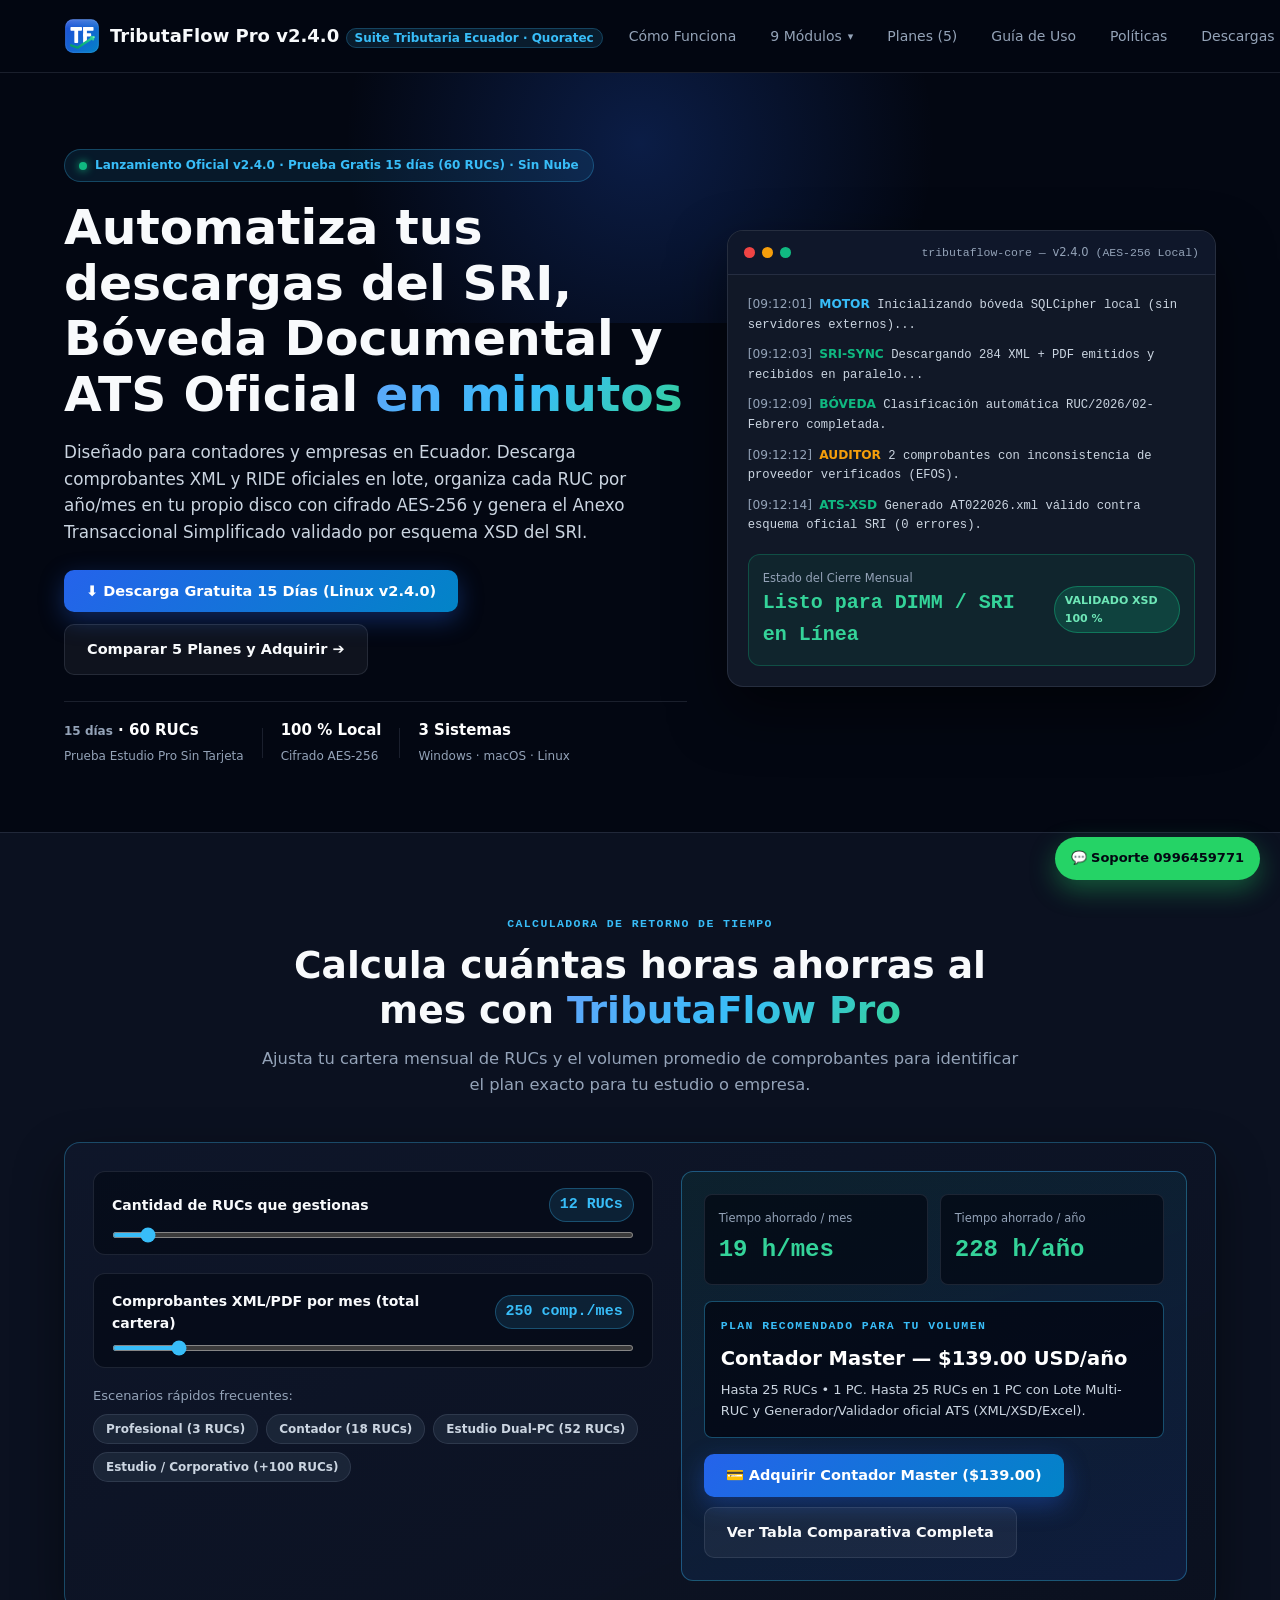
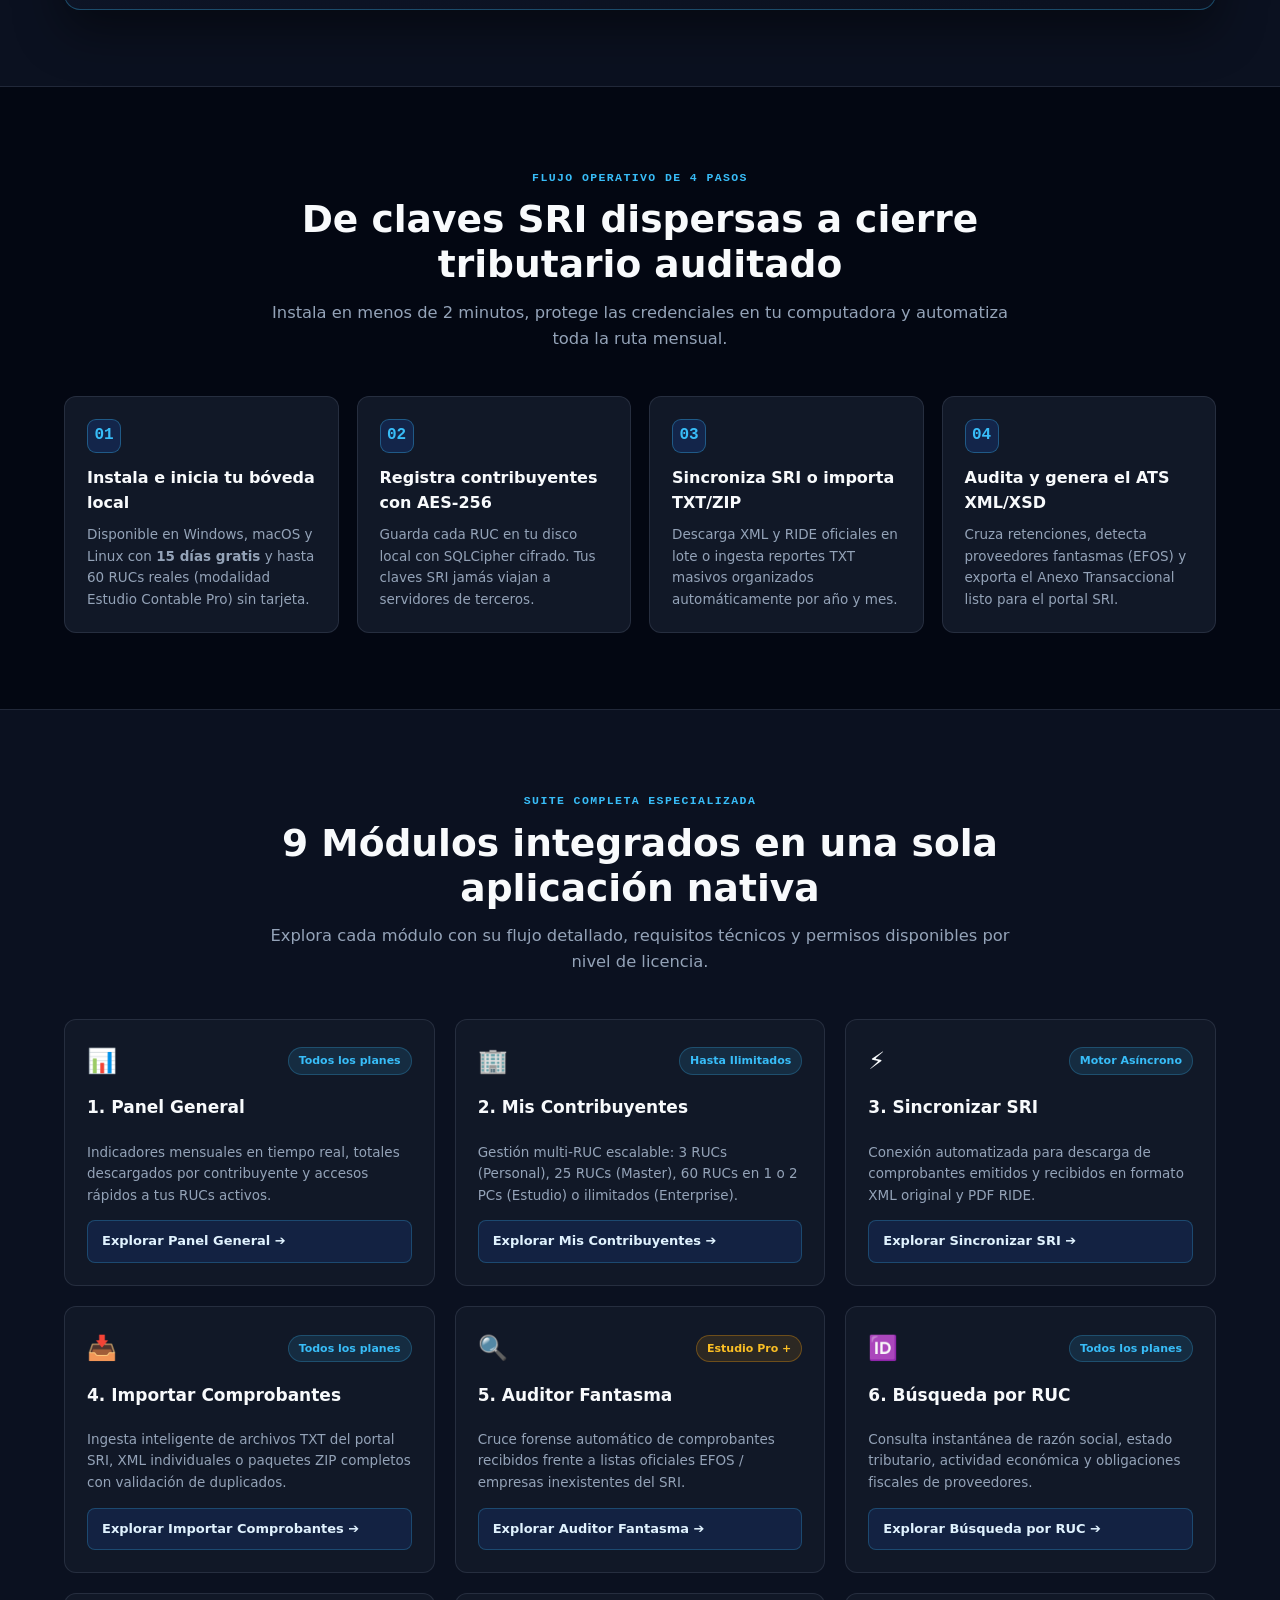
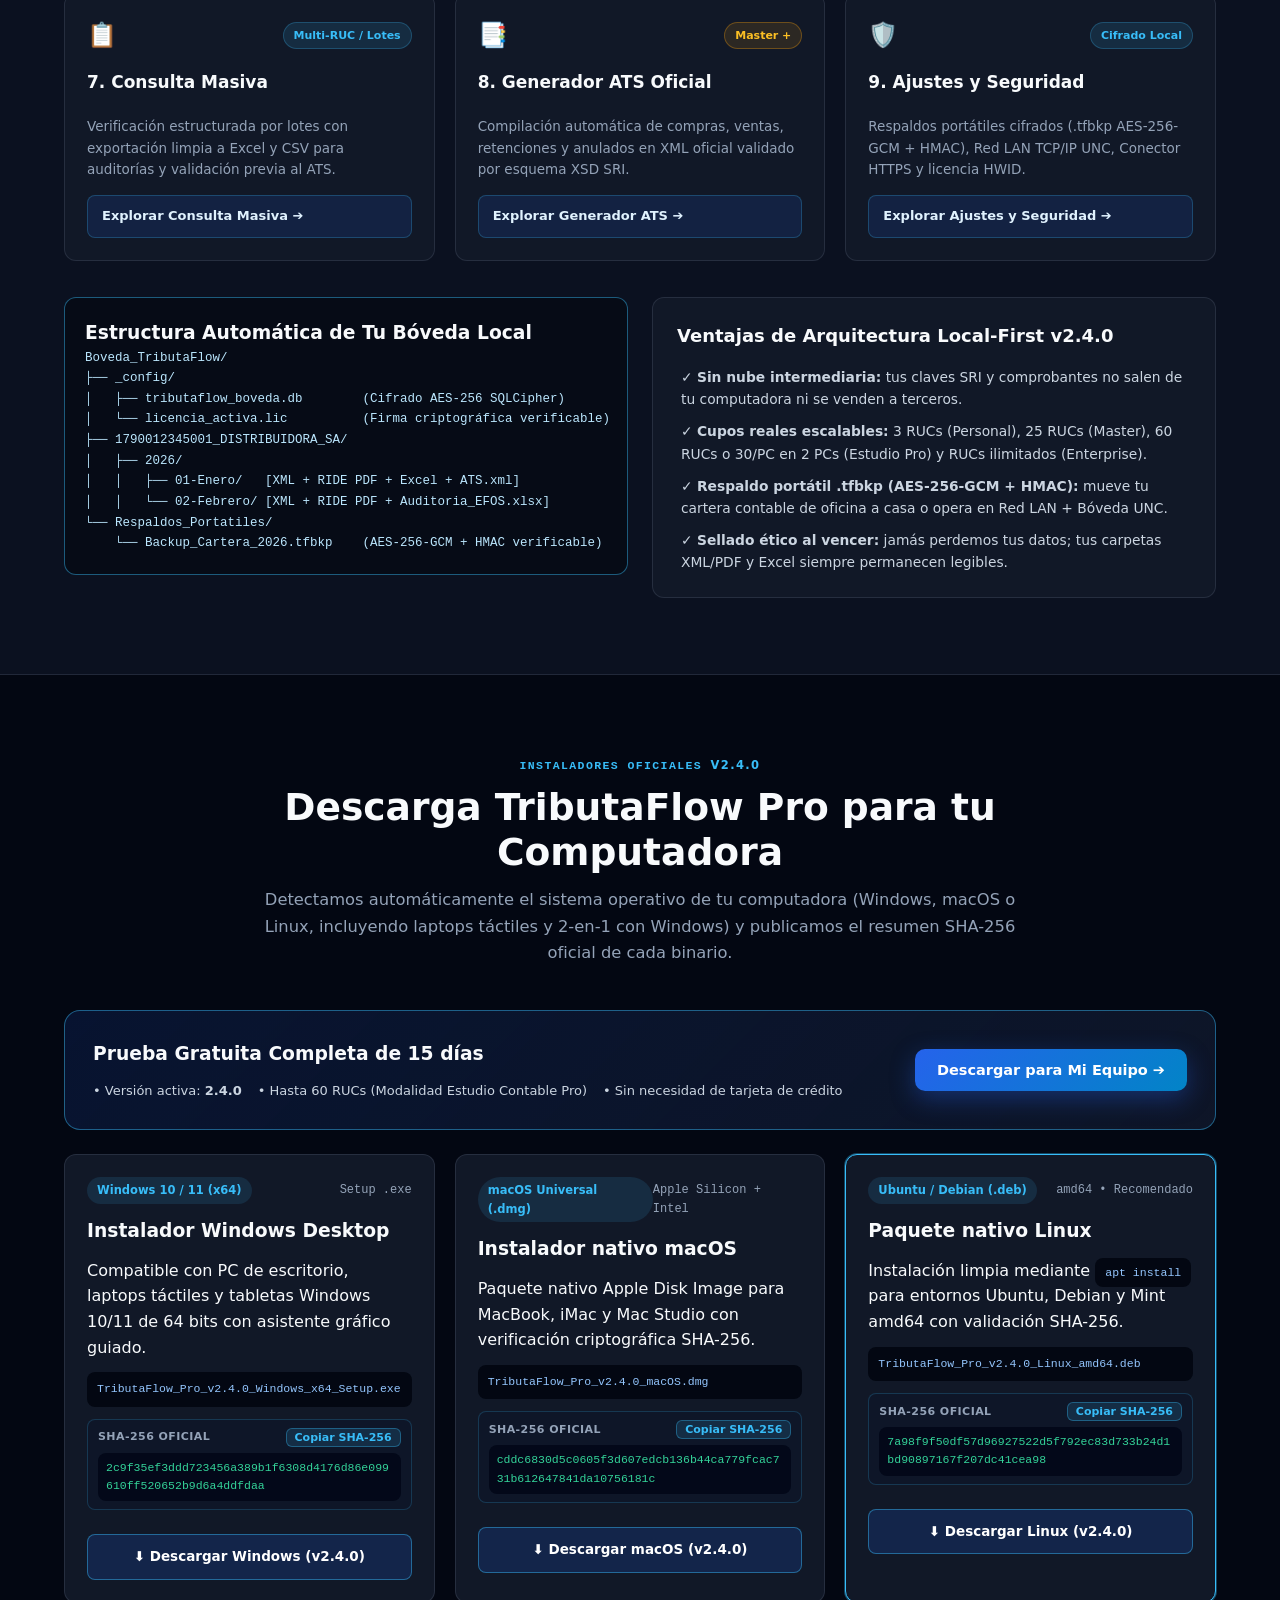
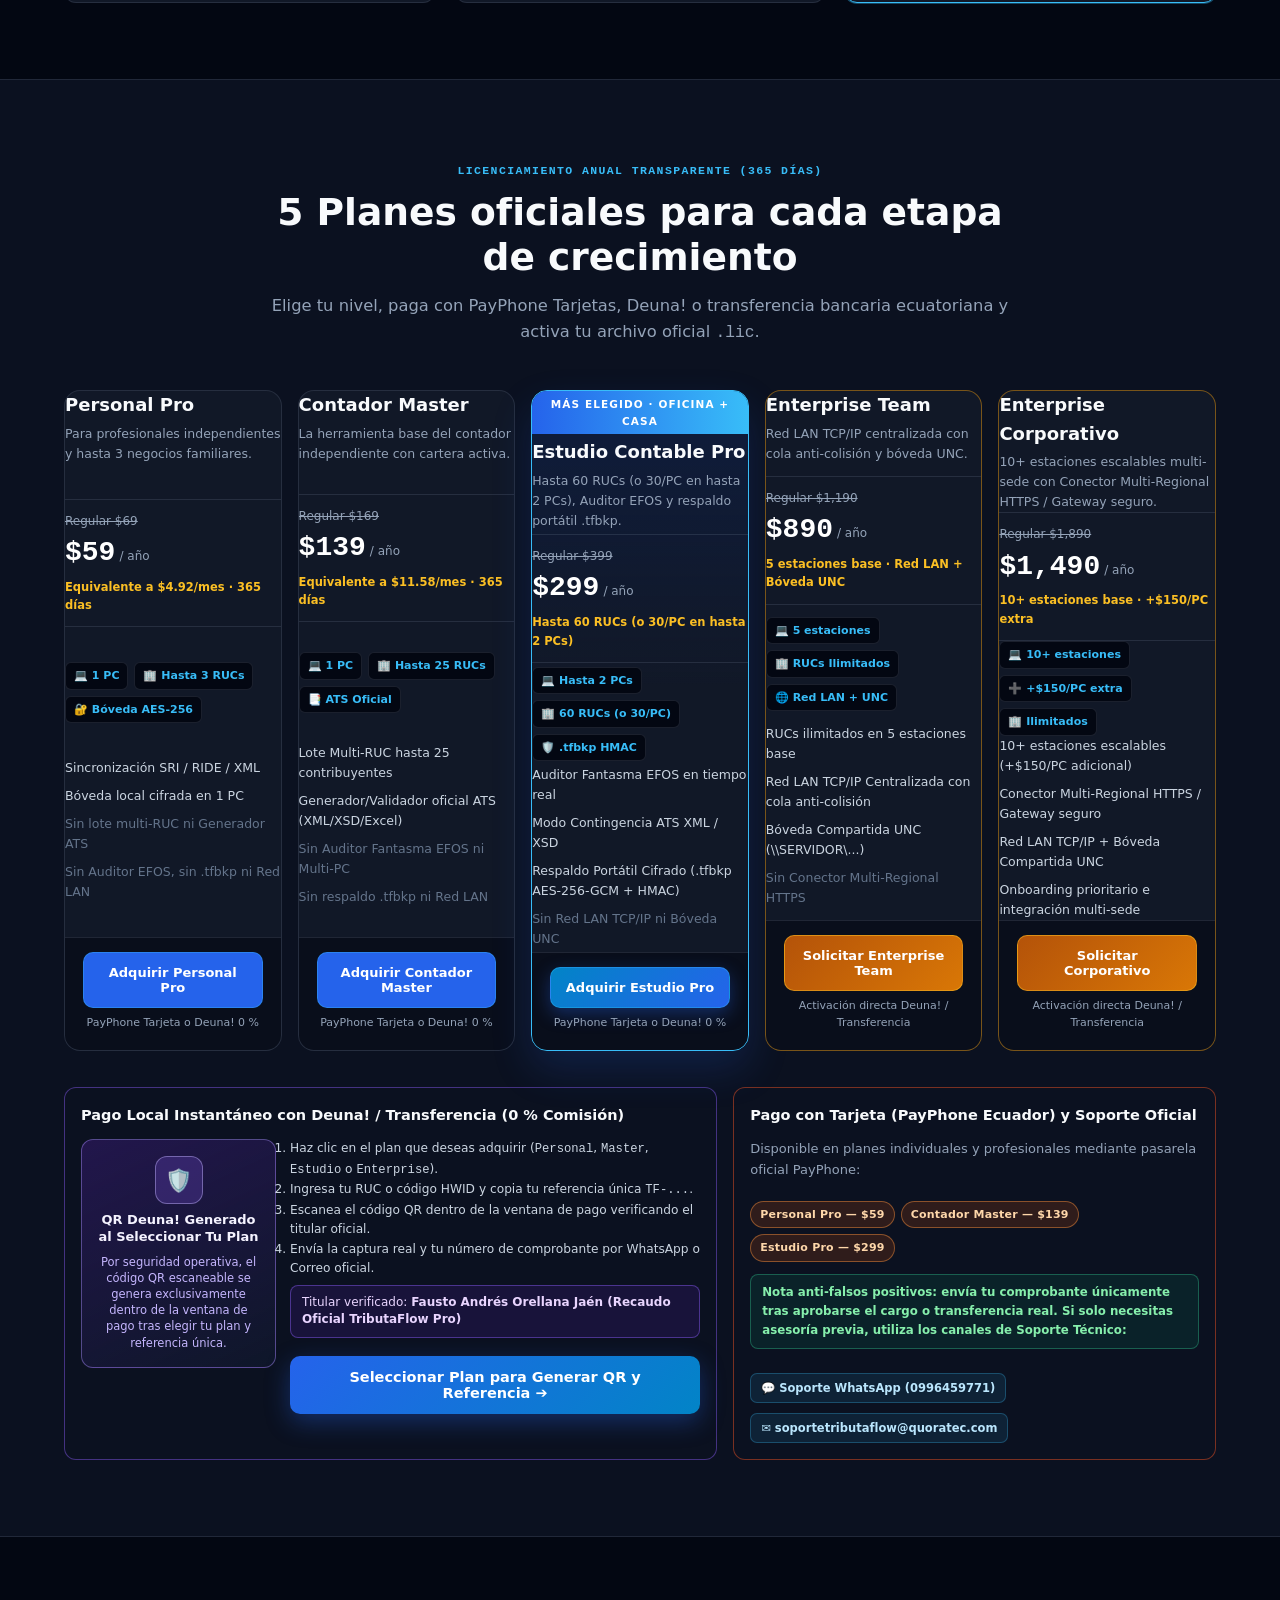
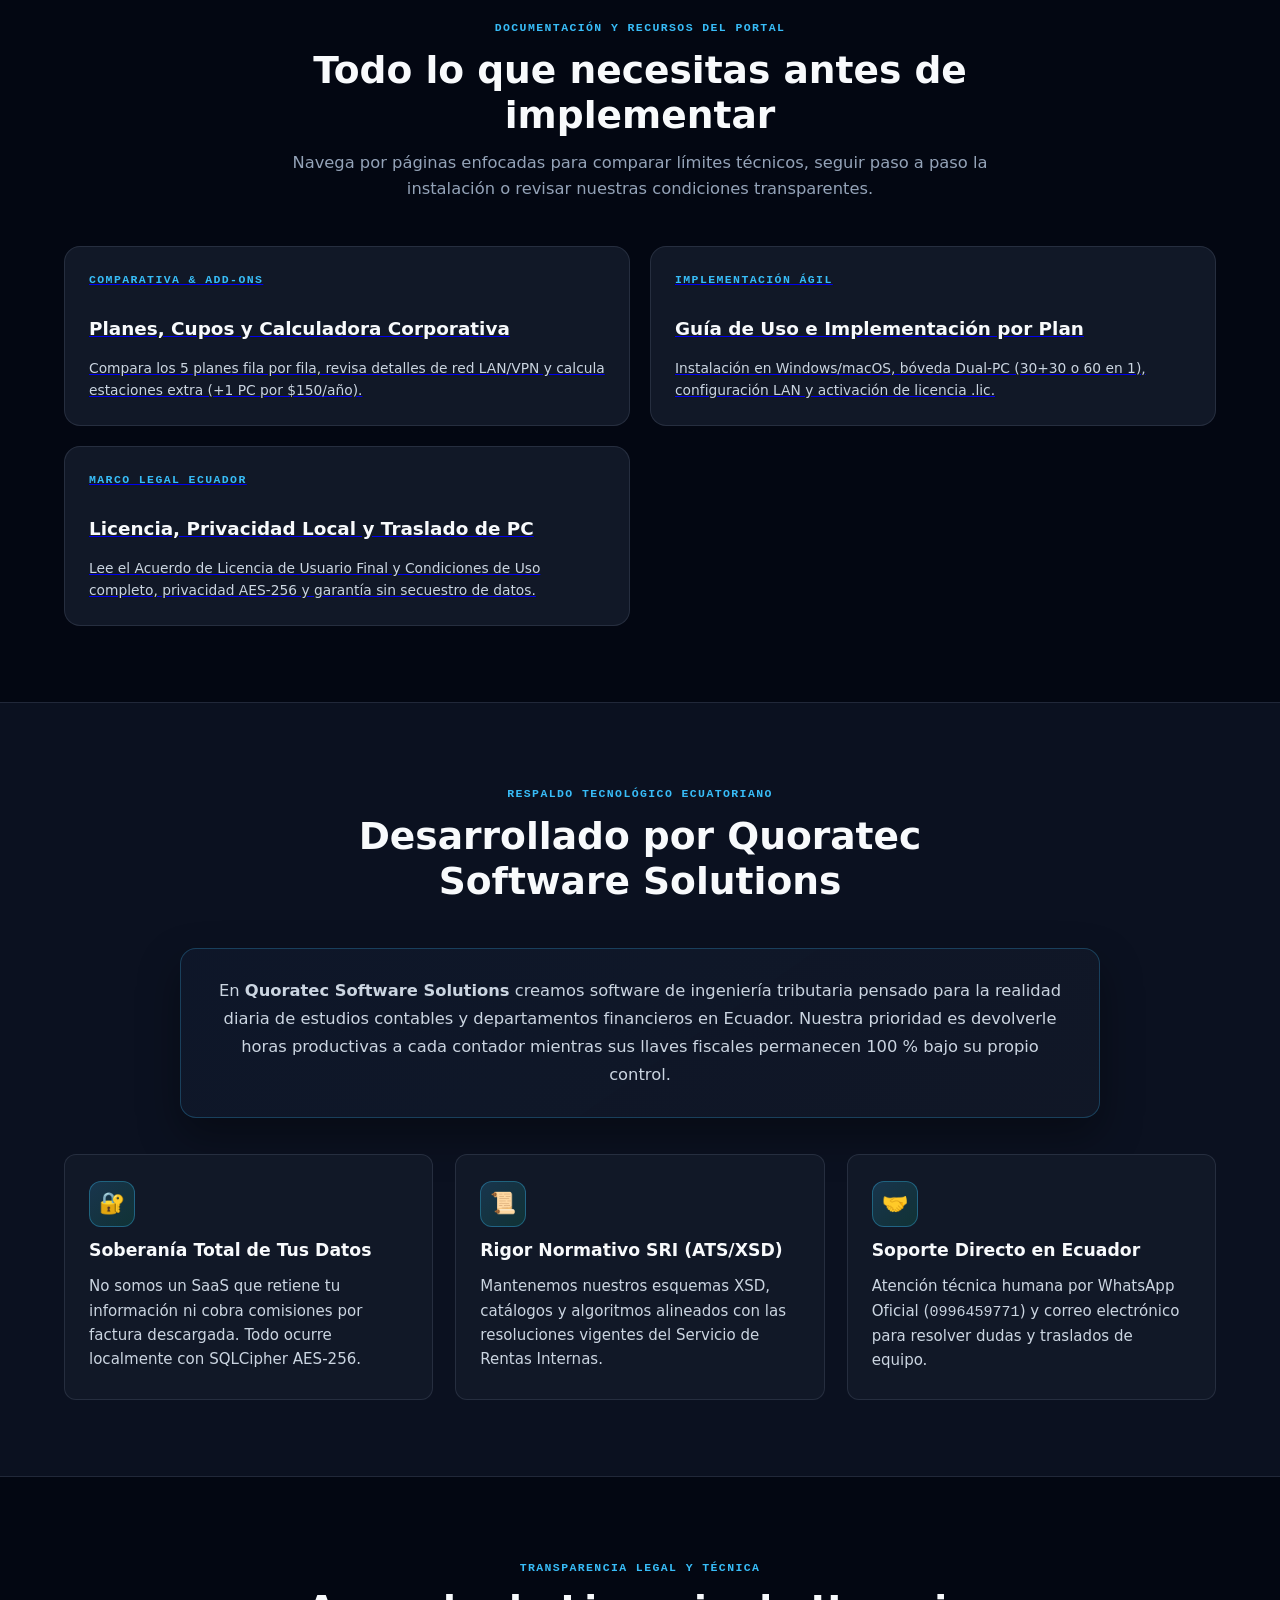
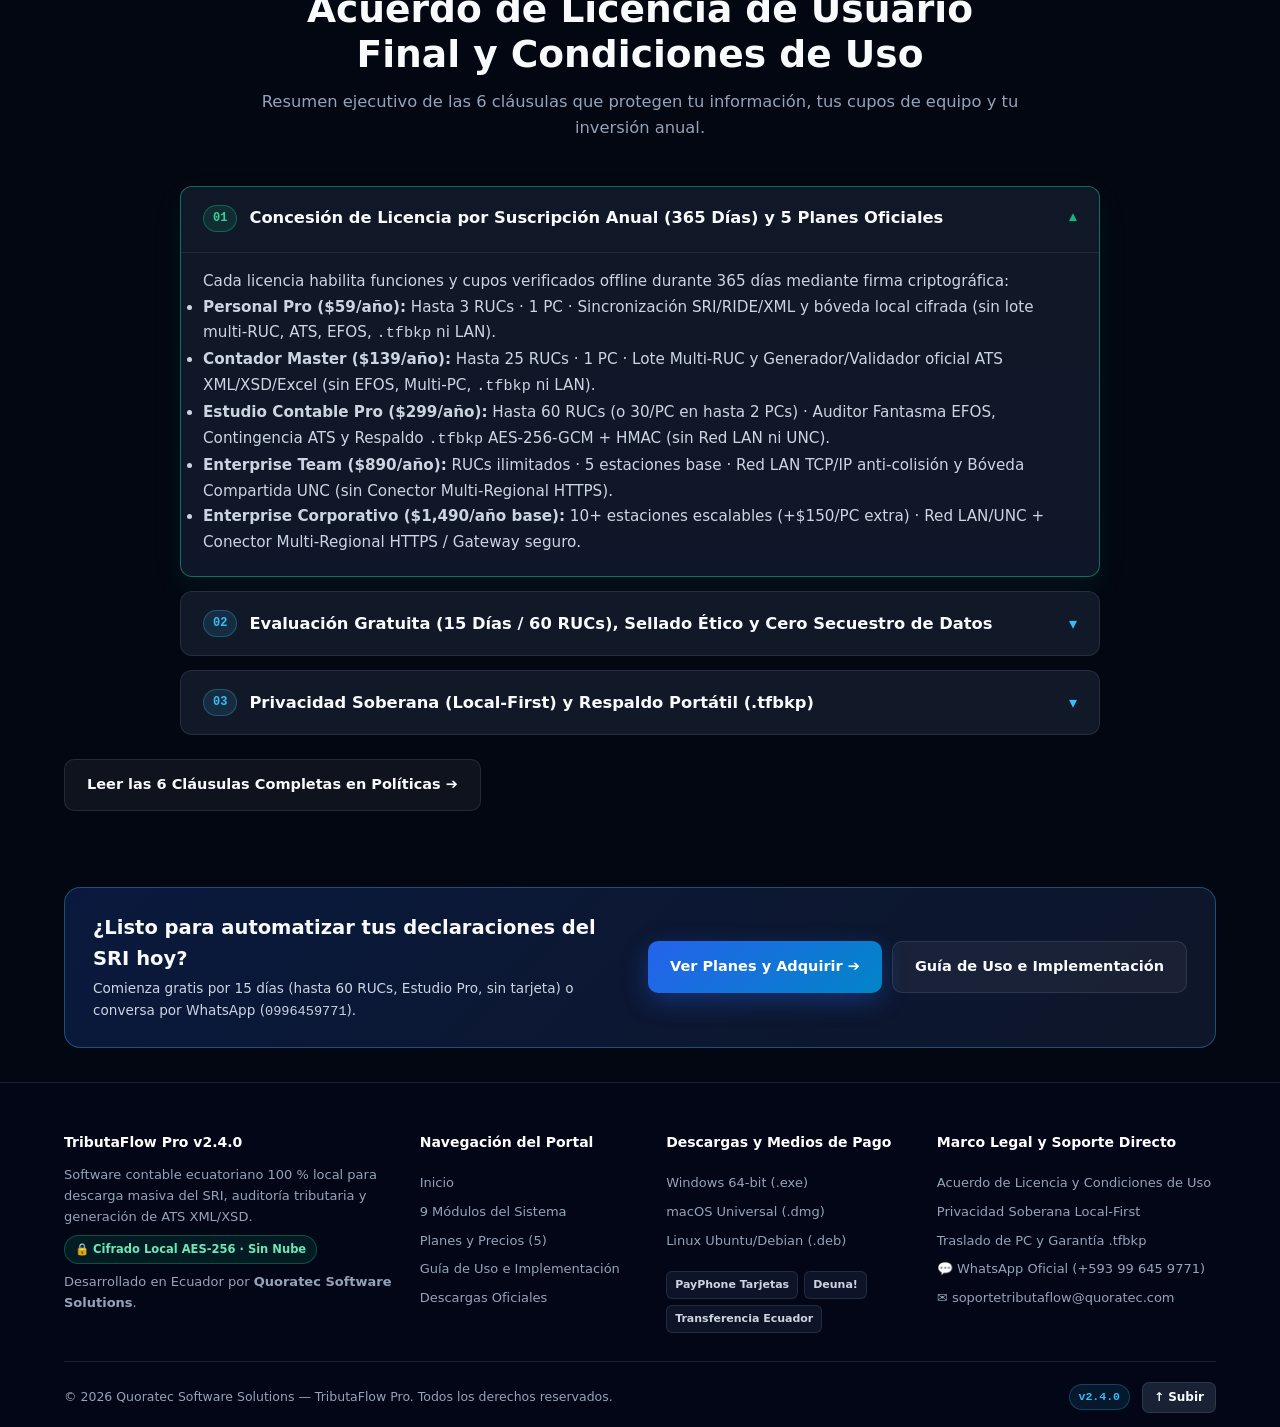
==== commit 8e794b6c: "feat(portal-v2.4.0): sincronización comercial 15d/60RUCs, hashes SHA-256 y endurecimiento AppSec/SRI" ====
--- a/index.html
+++ b/index.html
@@ -4,11 +4,11 @@
     <meta charset="UTF-8">
     <meta name="viewport" content="width=device-width, initial-scale=1.0">
     <meta http-equiv="Content-Security-Policy" content="default-src 'self'; script-src 'self'; style-src 'self'; img-src 'self' data:; font-src 'self'; connect-src 'self'; object-src 'none'; base-uri 'self'; form-action 'none';">
-    <meta name="referrer" content="no-referrer">
+    <meta name="referrer" content="strict-origin-when-cross-origin">
     <title>TributaFlow Pro v2.4.0 | Automatización SRI, Bóveda Documental y ATS — Ecuador</title>
-    <meta name="description" content="Suite contable de escritorio 100 % local para Ecuador. Automatiza descargas XML/PDF del SRI, auditoría tributaria y generación de Anexo Transaccional Simplificado (ATS). Prueba gratis 14 días en Windows, macOS y Linux.">
+    <meta name="description" content="Suite contable de escritorio 100 % local para Ecuador. Automatiza descargas XML/PDF del SRI, auditoría EFOS y Anexo Transaccional Simplificado (ATS). Prueba gratis 15 días hasta 60 RUCs sin tarjeta en Windows, macOS y Linux.">
     <link rel="icon" type="image/png" href="assets/img/favicon.png">
-    <link rel="stylesheet" href="assets/css/portal.css">
+    <link rel="stylesheet" href="assets/css/portal.css" integrity="sha384-sVn32hko8xHqLn9XA7bOd7hwZGVCN6VbsPAV3lmZ4TWju2Y/wk0JFilzVapotcKz" crossorigin="anonymous">
 </head>
 <body>
 
@@ -66,7 +66,7 @@
                 <div class="hero-text">
                     <div class="status-pill">
                         <span class="pulse-dot" aria-hidden="true"></span>
-                        <span>Lanzamiento Oficial <span data-app-version-tag>v2.4.0</span> · Prueba Gratis <span data-trial-days>14 días</span> · Sin Nube</span>
+                        <span>Lanzamiento Oficial <span data-app-version-tag>v2.4.0</span> · Prueba Gratis <span data-trial-days>15 días</span> (60 RUCs) · Sin Nube</span>
                     </div>
 
                     <h1>Automatiza tus descargas del SRI, Bóveda Documental y ATS Oficial <span class="text-gradient">en minutos</span></h1>
@@ -74,14 +74,14 @@
                     <p>Diseñado para contadores y empresas en Ecuador. Descarga comprobantes XML y RIDE oficiales en lote, organiza cada RUC por año/mes en tu propio disco con cifrado AES-256 y genera el Anexo Transaccional Simplificado validado por esquema XSD del SRI.</p>
 
                     <div class="hero-buttons">
-                        <button type="button" class="btn-glow" id="btnDescargaDetectada" data-download-os="auto">⬇ Descarga Gratuita 14 Días (v2.4.0)</button>
+                        <button type="button" class="btn-glow" id="btnDescargaDetectada" data-download-os="auto">⬇ Descarga Gratuita 15 Días (v2.4.0)</button>
                         <a href="planes.html" class="btn-glass">Comparar 5 Planes y Adquirir ➔</a>
                     </div>
 
                     <div class="trust-metrics">
                         <div class="metric">
-                            <strong><span data-trial-days>14 días</span></strong>
-                            <span>Prueba Gratuita</span>
+                            <strong><span data-trial-days>15 días</span> · 60 RUCs</strong>
+                            <span>Prueba Estudio Pro Sin Tarjeta</span>
                         </div>
                         <div class="metric-divider" aria-hidden="true"></div>
                         <div class="metric">
@@ -203,7 +203,7 @@
                     <article class="workflow-step">
                         <span class="step-num">01</span>
                         <h3>Instala e inicia tu bóveda local</h3>
-                        <p>Disponible en Windows, macOS y Linux con <strong><span data-trial-days>14 días</span> gratis</strong> y hasta 2 RUCs reales para evaluar todo el motor.</p>
+                        <p>Disponible en Windows, macOS y Linux con <strong><span data-trial-days>15 días</span> gratis</strong> y hasta 60 RUCs reales (modalidad Estudio Contable Pro) sin tarjeta.</p>
                     </article>
 
                     <article class="workflow-step">
@@ -300,10 +300,10 @@
                     <article class="module-card">
                         <div class="module-top">
                             <span class="module-icon" aria-hidden="true">📋</span>
-                            <span class="module-tier">50 / 200 / Sin límite</span>
+                            <span class="module-tier">Multi-RUC / Lotes</span>
                         </div>
                         <h3>7. Consulta Masiva</h3>
-                        <p>Verificación por lotes desde 50 líneas (Personal/Master), 200 líneas (Estudio Pro) hasta ilimitado en Enterprise.</p>
+                        <p>Verificación estructurada por lotes con exportación limpia a Excel y CSV para auditorías y validación previa al ATS.</p>
                         <a href="modulos/consulta-masiva.html" class="module-link">Explorar Consulta Masiva ➔</a>
                     </article>
 
@@ -323,7 +323,7 @@
                             <span class="module-tier">Cifrado Local</span>
                         </div>
                         <h3>9. Ajustes y Seguridad</h3>
-                        <p>Respaldos portátiles cifrados (.tfbkp), modo Red Local LAN TCP/IP, traslado entre computadoras y licencia HWID.</p>
+                        <p>Respaldos portátiles cifrados (.tfbkp AES-256-GCM + HMAC), Red LAN TCP/IP UNC, Conector HTTPS y licencia HWID.</p>
                         <a href="modulos/ajustes-seguridad.html" class="module-link">Explorar Ajustes y Seguridad ➔</a>
                     </article>
                 </div>
@@ -335,21 +335,21 @@
                         <pre>Boveda_TributaFlow/
 ├── _config/
 │   ├── tributaflow_boveda.db        (Cifrado AES-256 SQLCipher)
-│   └── licencia_activa.lic          (Firma digital Ed25519 offline)
+│   └── licencia_activa.lic          (Firma criptográfica verificable)
 ├── 1790012345001_DISTRIBUIDORA_SA/
 │   ├── 2026/
 │   │   ├── 01-Enero/   [XML + RIDE PDF + Excel + ATS.xml]
 │   │   └── 02-Febrero/ [XML + RIDE PDF + Auditoria_EFOS.xlsx]
 └── Respaldos_Portatiles/
-    └── Backup_Cartera_2026.tfbkp    (Paquete portátil cifrado)</pre>
+    └── Backup_Cartera_2026.tfbkp    (AES-256-GCM + HMAC verificable)</pre>
                     </div>
 
                     <div class="feature-list-panel">
                         <h3>Ventajas de Arquitectura Local-First <span data-app-version-tag>v2.4.0</span></h3>
                         <ul>
                             <li><span>✓</span> <span><strong>Sin nube intermediaria:</strong> tus claves SRI y comprobantes no salen de tu computadora ni se venden a terceros.</span></li>
-                            <li><span>✓</span> <span><strong>Cupos reales escalables:</strong> desde 3 RUCs (Personal), 25 RUCs (Master) y 60 RUCs en 1 o 2 PCs (Estudio Pro) hasta RUCs ilimitados (Enterprise).</span></li>
-                            <li><span>✓</span> <span><strong>Respaldo portátil .tfbkp:</strong> mueve toda tu cartera contable entre oficina y casa o en red LAN cifrada.</span></li>
+                            <li><span>✓</span> <span><strong>Cupos reales escalables:</strong> 3 RUCs (Personal), 25 RUCs (Master), 60 RUCs o 30/PC en 2 PCs (Estudio Pro) y RUCs ilimitados (Enterprise).</span></li>
+                            <li><span>✓</span> <span><strong>Respaldo portátil .tfbkp (AES-256-GCM + HMAC):</strong> mueve tu cartera contable de oficina a casa o opera en Red LAN + Bóveda UNC.</span></li>
                             <li><span>✓</span> <span><strong>Sellado ético al vencer:</strong> jamás perdemos tus datos; tus carpetas XML/PDF y Excel siempre permanecen legibles.</span></li>
                         </ul>
                     </div>
@@ -363,16 +363,16 @@
                 <div class="section-head">
                     <span class="eyebrow">Instaladores Oficiales <span data-app-version-tag>v2.4.0</span></span>
                     <h2>Descarga TributaFlow Pro para tu Computadora</h2>
-                    <p>Detectamos automáticamente el sistema operativo de tu computadora (Windows, macOS o Linux, incluyendo laptops táctiles y 2-en-1 con Windows) para ofrecerte el instalador exacto.</p>
+                    <p>Detectamos automáticamente el sistema operativo de tu computadora (Windows, macOS o Linux, incluyendo laptops táctiles y 2-en-1 con Windows) y publicamos el resumen SHA-256 oficial de cada binario.</p>
                 </div>
 
                 <div class="download-banner">
                     <div>
-                        <h3>Prueba Gratuita Completa de <span data-trial-days>14 días</span></h3>
+                        <h3>Prueba Gratuita Completa de <span data-trial-days>15 días</span></h3>
                         <div class="dl-meta">
                             <span>• Versión activa: <strong data-app-version>2.4.0</strong></span>
-                            <span>• 1 Equipo · Hasta 2 RUCs · 15 líneas en Consulta Masiva</span>
-                            <span>• Sin tarjeta requerida para instalar</span>
+                            <span>• Hasta 60 RUCs (Modalidad Estudio Contable Pro)</span>
+                            <span>• Sin necesidad de tarjeta de crédito</span>
                         </div>
                     </div>
                     <button type="button" class="btn-glow" data-download-os="auto">Descargar para Mi Equipo ➔</button>
@@ -381,14 +381,21 @@
                 <div class="os-grid">
                     <article class="os-card" data-os="windows">
                         <div class="os-card-top">
-                            <span class="os-badge">Windows 10 / 11 (64-bit)</span>
+                            <span class="os-badge">Windows 10 / 11 (x64)</span>
                             <span class="os-size">Setup .exe</span>
                         </div>
                         <h3>Instalador Windows Desktop</h3>
                         <p>Compatible con PC de escritorio, laptops táctiles y tabletas Windows 10/11 de 64 bits con asistente gráfico guiado.</p>
                         <code>TributaFlow_Pro_v2.4.0_Windows_x64_Setup.exe</code>
+                        <div class="os-sha-box">
+                            <div class="os-sha-head">
+                                <span class="os-sha-label">SHA-256 Oficial</span>
+                                <button type="button" class="btn-sha-copy" data-sha256-copy="windows">Copiar SHA-256</button>
+                            </div>
+                            <code class="os-sha-code" data-sha256-value="windows">2c9f35ef3ddd723456a389b1f6308d4176d86e099610ff520652b9d6a4ddfdaa</code>
+                        </div>
                         <div class="mt-12">
-                            <button type="button" class="btn-os-modal" data-download-os="windows">⬇ Descargar Windows (<span data-app-version-tag>v2.4.0</span>)</button>
+                            <a href="https://github.com/FaustoOrellana/tributaflow-portal/releases/download/v2.4.0/TributaFlow_Pro_v2.4.0_Windows_x64_Setup.exe" class="btn-os-modal" data-download-os="windows">⬇ Descargar Windows (<span data-app-version-tag>v2.4.0</span>)</a>
                         </div>
                     </article>
 
@@ -398,10 +405,17 @@
                             <span class="os-size">Apple Silicon + Intel</span>
                         </div>
                         <h3>Instalador nativo macOS</h3>
-                        <p>Paquete nativo Apple Disk Image para MacBook, iMac y Mac Studio con guía de primer arranque seguro (sin bloqueos).</p>
+                        <p>Paquete nativo Apple Disk Image para MacBook, iMac y Mac Studio con verificación criptográfica SHA-256.</p>
                         <code>TributaFlow_Pro_v2.4.0_macOS.dmg</code>
+                        <div class="os-sha-box">
+                            <div class="os-sha-head">
+                                <span class="os-sha-label">SHA-256 Oficial</span>
+                                <button type="button" class="btn-sha-copy" data-sha256-copy="macos">Copiar SHA-256</button>
+                            </div>
+                            <code class="os-sha-code" data-sha256-value="macos">cddc6830d5c0605f3d607edcb136b44ca779fcac731b612647841da10756181c</code>
+                        </div>
                         <div class="mt-12">
-                            <button type="button" class="btn-os-modal" data-download-os="macos">⬇ Descargar macOS (<span data-app-version-tag>v2.4.0</span>)</button>
+                            <a href="https://github.com/FaustoOrellana/tributaflow-portal/releases/download/v2.4.0/TributaFlow_Pro_v2.4.0_macOS.dmg" class="btn-os-modal" data-download-os="macos">⬇ Descargar macOS (<span data-app-version-tag>v2.4.0</span>)</a>
                         </div>
                     </article>
 
@@ -411,10 +425,17 @@
                             <span class="os-size">amd64</span>
                         </div>
                         <h3>Paquete nativo Linux</h3>
-                        <p>Instalación limpia mediante <code>apt install</code> para entornos Ubuntu, Debian y Mint de escritorio contable.</p>
+                        <p>Instalación limpia mediante <code>apt install</code> para entornos Ubuntu, Debian y Mint amd64 con validación SHA-256.</p>
                         <code>TributaFlow_Pro_v2.4.0_Linux_amd64.deb</code>
+                        <div class="os-sha-box">
+                            <div class="os-sha-head">
+                                <span class="os-sha-label">SHA-256 Oficial</span>
+                                <button type="button" class="btn-sha-copy" data-sha256-copy="linux">Copiar SHA-256</button>
+                            </div>
+                            <code class="os-sha-code" data-sha256-value="linux">7a98f9f50df57d96927522d5f792ec83d733b24d1bd90897167f207dc41cea98</code>
+                        </div>
                         <div class="mt-12">
-                            <button type="button" class="btn-os-modal" data-download-os="linux">⬇ Descargar Linux (<span data-app-version-tag>v2.4.0</span>)</button>
+                            <a href="https://github.com/FaustoOrellana/tributaflow-portal/releases/download/v2.4.0/TributaFlow_Pro_v2.4.0_Linux_amd64.deb" class="btn-os-modal" data-download-os="linux">⬇ Descargar Linux (<span data-app-version-tag>v2.4.0</span>)</a>
                         </div>
                     </article>
                 </div>
@@ -446,13 +467,13 @@
                         <div class="plan-quotas">
                             <span class="quota-pill">💻 1 PC</span>
                             <span class="quota-pill">🏢 Hasta 3 RUCs</span>
-                            <span class="quota-pill">📋 50 líneas Masiva</span>
+                            <span class="quota-pill">🔐 Bóveda AES-256</span>
                         </div>
                         <ul class="plan-list">
-                            <li class="ok">Descarga XML y RIDE PDF del SRI</li>
-                            <li class="ok">Bóveda local cifrada AES-256</li>
-                            <li class="ok">Modo Local + Consulta Masiva 50 líneas</li>
-                            <li class="locked">Generador ATS XML/XSD completo</li>
+                            <li class="ok">Sincronización SRI / RIDE / XML</li>
+                            <li class="ok">Bóveda local cifrada en 1 PC</li>
+                            <li class="locked">Sin lote multi-RUC ni Generador ATS</li>
+                            <li class="locked">Sin Auditor EFOS, sin .tfbkp ni Red LAN</li>
                         </ul>
                         <div class="plan-action-box">
                             <button type="button" class="btn-open-checkout" data-checkout-plan="PERSONAL_PRO">Adquirir Personal Pro</button>
@@ -474,13 +495,13 @@
                         <div class="plan-quotas">
                             <span class="quota-pill">💻 1 PC</span>
                             <span class="quota-pill">🏢 Hasta 25 RUCs</span>
-                            <span class="quota-pill">📋 50 líneas Masiva</span>
+                            <span class="quota-pill">📑 ATS Oficial</span>
                         </div>
                         <ul class="plan-list">
-                            <li class="ok">Hasta 25 contribuyentes en 1 equipo</li>
-                            <li class="ok">Generador ATS XML + validación XSD SRI</li>
-                            <li class="ok">Excel consolidado de compras y ventas</li>
-                            <li class="locked">Doble PC (30+30 RUCs) y Auditor EFOS</li>
+                            <li class="ok">Lote Multi-RUC hasta 25 contribuyentes</li>
+                            <li class="ok">Generador/Validador oficial ATS (XML/XSD/Excel)</li>
+                            <li class="locked">Sin Auditor Fantasma EFOS ni Multi-PC</li>
+                            <li class="locked">Sin respaldo .tfbkp ni Red LAN</li>
                         </ul>
                         <div class="plan-action-box">
                             <button type="button" class="btn-open-checkout" data-checkout-plan="CONTADOR_MASTER">Adquirir Contador Master</button>
@@ -493,23 +514,23 @@
                         <div class="popular-ribbon">MÁS ELEGIDO · OFICINA + CASA</div>
                         <div class="plan-header">
                             <h3>Estudio Contable Pro</h3>
-                            <p>Trabaja con 2 PCs independientes (oficina + casa, sin PC maestra ni red).</p>
+                            <p>Hasta 60 RUCs (o 30/PC en hasta 2 PCs), Auditor EFOS y respaldo portátil .tfbkp.</p>
                         </div>
                         <div class="plan-pricing">
                             <span class="price-regular">Regular $399</span>
                             <div class="price-launch">$299 <span class="period">/ año</span></div>
-                            <span class="price-note">Hasta 2 PCs · 60 RUCs totales (30/PC)</span>
+                            <span class="price-note">Hasta 60 RUCs (o 30/PC en hasta 2 PCs)</span>
                         </div>
                         <div class="plan-quotas">
                             <span class="quota-pill">💻 Hasta 2 PCs</span>
-                            <span class="quota-pill">🏢 60 RUCs totales</span>
-                            <span class="quota-pill">📋 200 líneas Masiva</span>
+                            <span class="quota-pill">🏢 60 RUCs (o 30/PC)</span>
+                            <span class="quota-pill">🛡️ .tfbkp HMAC</span>
                         </div>
                         <ul class="plan-list">
-                            <li class="ok">60 RUCs en 1 PC o 30 RUCs por equipo en 2 PCs</li>
-                            <li class="ok">Windows, macOS o Linux combinables</li>
-                            <li class="ok">Auditor Fantasma (EFOS) + Contingencia ATS</li>
-                            <li class="ok">Paquete de respaldo portátil cifrado (.tfbkp)</li>
+                            <li class="ok">Auditor Fantasma EFOS en tiempo real</li>
+                            <li class="ok">Modo Contingencia ATS XML / XSD</li>
+                            <li class="ok">Respaldo Portátil Cifrado (.tfbkp AES-256-GCM + HMAC)</li>
+                            <li class="locked">Sin Red LAN TCP/IP ni Bóveda UNC</li>
                         </ul>
                         <div class="plan-action-box">
                             <button type="button" class="btn-open-checkout btn-accent" data-checkout-plan="ESTUDIO_PRO">Adquirir Estudio Pro</button>
@@ -521,23 +542,23 @@
                     <article class="plan-card plan-enterprise">
                         <div class="plan-header">
                             <h3>Enterprise Team</h3>
-                            <p>Operación colaborativa en red local LAN y teletrabajo VPN para equipos contables.</p>
+                            <p>Red LAN TCP/IP centralizada con cola anti-colisión y bóveda UNC.</p>
                         </div>
                         <div class="plan-pricing">
                             <span class="price-regular">Regular $1,190</span>
                             <div class="price-launch">$890 <span class="period">/ año</span></div>
-                            <span class="price-note">5 PCs base · Modo Local + Red Oficina</span>
+                            <span class="price-note">5 estaciones base · Red LAN + Bóveda UNC</span>
                         </div>
                         <div class="plan-quotas">
-                            <span class="quota-pill">💻 5 PCs base</span>
+                            <span class="quota-pill">💻 5 estaciones</span>
                             <span class="quota-pill">🏢 RUCs Ilimitados</span>
-                            <span class="quota-pill">📋 Sin límite</span>
+                            <span class="quota-pill">🌐 Red LAN + UNC</span>
                         </div>
                         <ul class="plan-list">
-                            <li class="ok">RUCs y Consulta Masiva ilimitados</li>
-                            <li class="ok">Híbrido Red Local LAN TCP/IP + Teletrabajo VPN</li>
-                            <li class="ok">Bóveda compartida UNC para equipos contables</li>
-                            <li class="ok">Auditoría EFOS + Contingencia ATS completa</li>
+                            <li class="ok">RUCs ilimitados en 5 estaciones base</li>
+                            <li class="ok">Red LAN TCP/IP Centralizada con cola anti-colisión</li>
+                            <li class="ok">Bóveda Compartida UNC (\\SERVIDOR\...)</li>
+                            <li class="locked">Sin Conector Multi-Regional HTTPS</li>
                         </ul>
                         <div class="plan-action-box">
                             <button type="button" class="btn-open-checkout btn-enterprise" data-checkout-plan="ENTERPRISE_TEAM">Solicitar Enterprise Team</button>
@@ -549,22 +570,22 @@
                     <article class="plan-card plan-enterprise">
                         <div class="plan-header">
                             <h3>Enterprise Corporativo</h3>
-                            <p>Multi-sucursal nacional sobre HTTPS/VPN con expansión sin límite por estación extra.</p>
+                            <p>10+ estaciones escalables multi-sede con Conector Multi-Regional HTTPS / Gateway seguro.</p>
                         </div>
                         <div class="plan-pricing">
                             <span class="price-regular">Regular $1,890</span>
                             <div class="price-launch">$1,490 <span class="period">/ año</span></div>
-                            <span class="price-note">10 PCs base · +1 PC adicional por $150/año</span>
+                            <span class="price-note">10+ estaciones base · +$150/PC extra</span>
                         </div>
                         <div class="plan-quotas">
-                            <span class="quota-pill">💻 10 PCs base</span>
-                            <span class="quota-pill">➕ +1 PC ($150/año)</span>
+                            <span class="quota-pill">💻 10+ estaciones</span>
+                            <span class="quota-pill">➕ +$150/PC extra</span>
                             <span class="quota-pill">🏢 Ilimitados</span>
                         </div>
                         <ul class="plan-list">
-                            <li class="ok">Add-on escalable +1 PC sin tope ($150/año c/u)</li>
-                            <li class="ok">Modo Local + Red Local + Multi-Sucursal HTTPS/VPN</li>
-                            <li class="ok">Respaldo corporativo cifrado en la nube (S3)</li>
+                            <li class="ok">10+ estaciones escalables (+$150/PC adicional)</li>
+                            <li class="ok">Conector Multi-Regional HTTPS / Gateway seguro</li>
+                            <li class="ok">Red LAN TCP/IP + Bóveda Compartida UNC</li>
                             <li class="ok">Onboarding prioritario e integración multi-sede</li>
                         </ul>
                         <div class="plan-action-box">
@@ -700,24 +721,24 @@
                             <span class="policy-chevron" aria-hidden="true">▾</span>
                         </summary>
                         <div class="policy-body">
-                            <p>Cada licencia habilita funciones y cupos verificados offline durante 365 días mediante firma Ed25519:</p>
+                            <p>Cada licencia habilita funciones y cupos verificados offline durante 365 días mediante firma criptográfica:</p>
                             <ul>
-                                <li><strong>Personal Pro ($59/año):</strong> 1 PC · Hasta 3 RUCs · Consulta Masiva 50 líneas · Modo Local.</li>
-                                <li><strong>Contador Master ($139/año):</strong> 1 PC · Hasta 25 RUCs · Generador ATS XML/XSD y Excel Consolidado.</li>
-                                <li><strong>Estudio Contable Pro ($299/año):</strong> Hasta 2 PCs independientes (oficina + casa, cualquier SO) · 60 RUCs totales (30 por equipo en 2 PCs o 60 en 1 sola PC) · Auditor Fantasma EFOS y respaldo <code>.tfbkp</code>.</li>
-                                <li><strong>Enterprise Team ($890/año):</strong> 5 PCs base (Red Local LAN + VPN) · RUCs y Consulta Masiva ilimitados.</li>
-                                <li><strong>Enterprise Corporativo ($1,490/año):</strong> 10 PCs base (+1 PC extra sin tope a $150/año c/u) · Multi-Sucursal HTTPS/VPN + respaldo S3.</li>
+                                <li><strong>Personal Pro ($59/año):</strong> Hasta 3 RUCs · 1 PC · Sincronización SRI/RIDE/XML y bóveda local cifrada (sin lote multi-RUC, ATS, EFOS, <code>.tfbkp</code> ni LAN).</li>
+                                <li><strong>Contador Master ($139/año):</strong> Hasta 25 RUCs · 1 PC · Lote Multi-RUC y Generador/Validador oficial ATS XML/XSD/Excel (sin EFOS, Multi-PC, <code>.tfbkp</code> ni LAN).</li>
+                                <li><strong>Estudio Contable Pro ($299/año):</strong> Hasta 60 RUCs (o 30/PC en hasta 2 PCs) · Auditor Fantasma EFOS, Contingencia ATS y Respaldo <code>.tfbkp</code> AES-256-GCM + HMAC (sin Red LAN ni UNC).</li>
+                                <li><strong>Enterprise Team ($890/año):</strong> RUCs ilimitados · 5 estaciones base · Red LAN TCP/IP anti-colisión y Bóveda Compartida UNC (sin Conector Multi-Regional HTTPS).</li>
+                                <li><strong>Enterprise Corporativo ($1,490/año base):</strong> 10+ estaciones escalables (+$150/PC extra) · Red LAN/UNC + Conector Multi-Regional HTTPS / Gateway seguro.</li>
                             </ul>
                         </div>
                     </details>
 
                     <details class="policy-accordion">
                         <summary class="policy-summary">
-                            <span class="policy-summary-title"><span class="policy-num">02</span> Evaluación Gratuita (14 Días), Sellado Ético y Cero Secuestro de Datos</span>
+                            <span class="policy-summary-title"><span class="policy-num">02</span> Evaluación Gratuita (15 Días / 60 RUCs), Sellado Ético y Cero Secuestro de Datos</span>
                             <span class="policy-chevron" aria-hidden="true">▾</span>
                         </summary>
                         <div class="policy-body">
-                            <p>La evaluación gratuita dura 14 días calendario en 1 PC con hasta 2 RUCs y 15 líneas por lote en Consulta Masiva. Si finaliza tu suscripción, solo se pausan las automatizaciones nuevas: todos tus XML, RIDE PDF y reportes Excel permanecen íntegros y exportables sin costo ni penalidad.</p>
+                            <p>La evaluación gratuita dura 15 días calendario con capacidad de hasta 60 RUCs (modalidad Estudio Contable Pro) y sin necesidad de tarjeta de crédito. Si finaliza tu suscripción, solo se pausan las automatizaciones nuevas: todos tus XML, RIDE PDF y reportes Excel permanecen íntegros y exportables sin costo ni penalidad.</p>
                         </div>
                     </details>
 
@@ -727,7 +748,7 @@
                             <span class="policy-chevron" aria-hidden="true">▾</span>
                         </summary>
                         <div class="policy-body">
-                            <p>TributaFlow Pro procesa tus contraseñas SRI y base de datos SQLCipher AES-256 estrictamente en tu computadora. Solo cuando tú solicitas trasladar tu archivo o usar modo nube corporativo se generan paquetes cifrados <code>.tfbkp</code> bajo tu propio control.</p>
+                            <p>TributaFlow Pro procesa tus contraseñas SRI y base de datos SQLCipher AES-256 estrictamente en tu computadora. Cuando respaldas o trasladas tu cartera (desde Estudio Contable Pro) se generan paquetes cifrados <code>.tfbkp</code> (AES-256-GCM + HMAC) bajo tu propio control.</p>
                         </div>
                     </details>
                 </div>
@@ -745,7 +766,7 @@
             <div class="pre-footer-card">
                 <div>
                     <h3>¿Listo para automatizar tus declaraciones del SRI hoy?</h3>
-                    <p>Comienza gratis por <span data-trial-days>14 días</span> o conversa directamente con nuestro equipo por WhatsApp (<code>0996459771</code>).</p>
+                    <p>Comienza gratis por <span data-trial-days>15 días</span> (hasta 60 RUCs, Estudio Pro, sin tarjeta) o conversa por WhatsApp (<code>0996459771</code>).</p>
                 </div>
                 <div class="pre-footer-actions">
                     <a href="planes.html" class="btn-glow">Ver Planes y Adquirir ➔</a>
@@ -811,6 +832,6 @@
         <span>💬 Soporte 0996459771</span>
     </a>
 
-    <script src="assets/js/portal.js" defer></script>
+    <script src="assets/js/portal.js" integrity="sha384-kebtRLoN/uWtZmOBf9j5Yij0r1GMQH4JPggPDzwd5+cjwherbeJVzn8v8KODzYOa" crossorigin="anonymous" defer></script>
 </body>
 </html>
--- a/assets/css/portal.css
+++ b/assets/css/portal.css
@@ -2853,3 +2853,87 @@
     text-align: center;
     padding: 6px 8px;
 }
+
+/* --- CORRECCIÓN DEFINITIVA DE DESBORDAMIENTO HORIZONTAL (1368 > 1366) --- */
+html, body {
+  width: 100%;
+  max-width: 100%;
+  overflow-x: hidden !important;
+  margin: 0 !important;
+  padding: 0 !important;
+  box-sizing: border-box;
+}
+
+*, *:before, *:after {
+  box-sizing: border-box;
+}
+
+/* ==========================================================================
+   VERIFICACIÓN SHA-256 DE INSTALADORES v2.4.0
+   ========================================================================== */
+.os-sha-box {
+    background: rgba(15, 23, 42, 0.72);
+    border: 1px solid rgba(56, 189, 248, 0.2);
+    border-radius: var(--radius-sm);
+    padding: 8px 10px;
+    display: flex;
+    flex-direction: column;
+    gap: 6px;
+}
+
+.os-sha-head {
+    display: flex;
+    justify-content: space-between;
+    align-items: center;
+    gap: 8px;
+}
+
+.os-sha-label {
+    font-size: 11px;
+    font-weight: 700;
+    color: var(--text-muted);
+    letter-spacing: 0.04em;
+    text-transform: uppercase;
+}
+
+.btn-sha-copy {
+    appearance: none;
+    background: rgba(56, 189, 248, 0.14);
+    color: #38bdf8;
+    border: 1px solid rgba(56, 189, 248, 0.35);
+    border-radius: 6px;
+    padding: 2px 8px;
+    font-size: 11px;
+    font-weight: 600;
+    cursor: pointer;
+    transition: background 0.18s ease, color 0.18s ease;
+}
+
+.btn-sha-copy:hover {
+    background: rgba(56, 189, 248, 0.28);
+    color: #ffffff;
+}
+
+.os-sha-code {
+    font-family: 'JetBrains Mono', ui-monospace, SFMono-Regular, monospace;
+    font-size: 11px;
+    color: #34d399 !important;
+    background: rgba(2, 6, 23, 0.85) !important;
+    padding: 6px 8px !important;
+    border-radius: 6px;
+    word-break: break-all;
+    display: block;
+    user-select: all;
+}
+
+.os-verify-cmd {
+    font-family: 'JetBrains Mono', ui-monospace, SFMono-Regular, monospace;
+    font-size: 11.5px;
+    color: #bae6fd;
+    background: rgba(2, 6, 23, 0.85);
+    border: 1px solid rgba(148, 163, 184, 0.22);
+    border-radius: 6px;
+    padding: 8px 10px;
+    word-break: break-all;
+    display: block;
+}
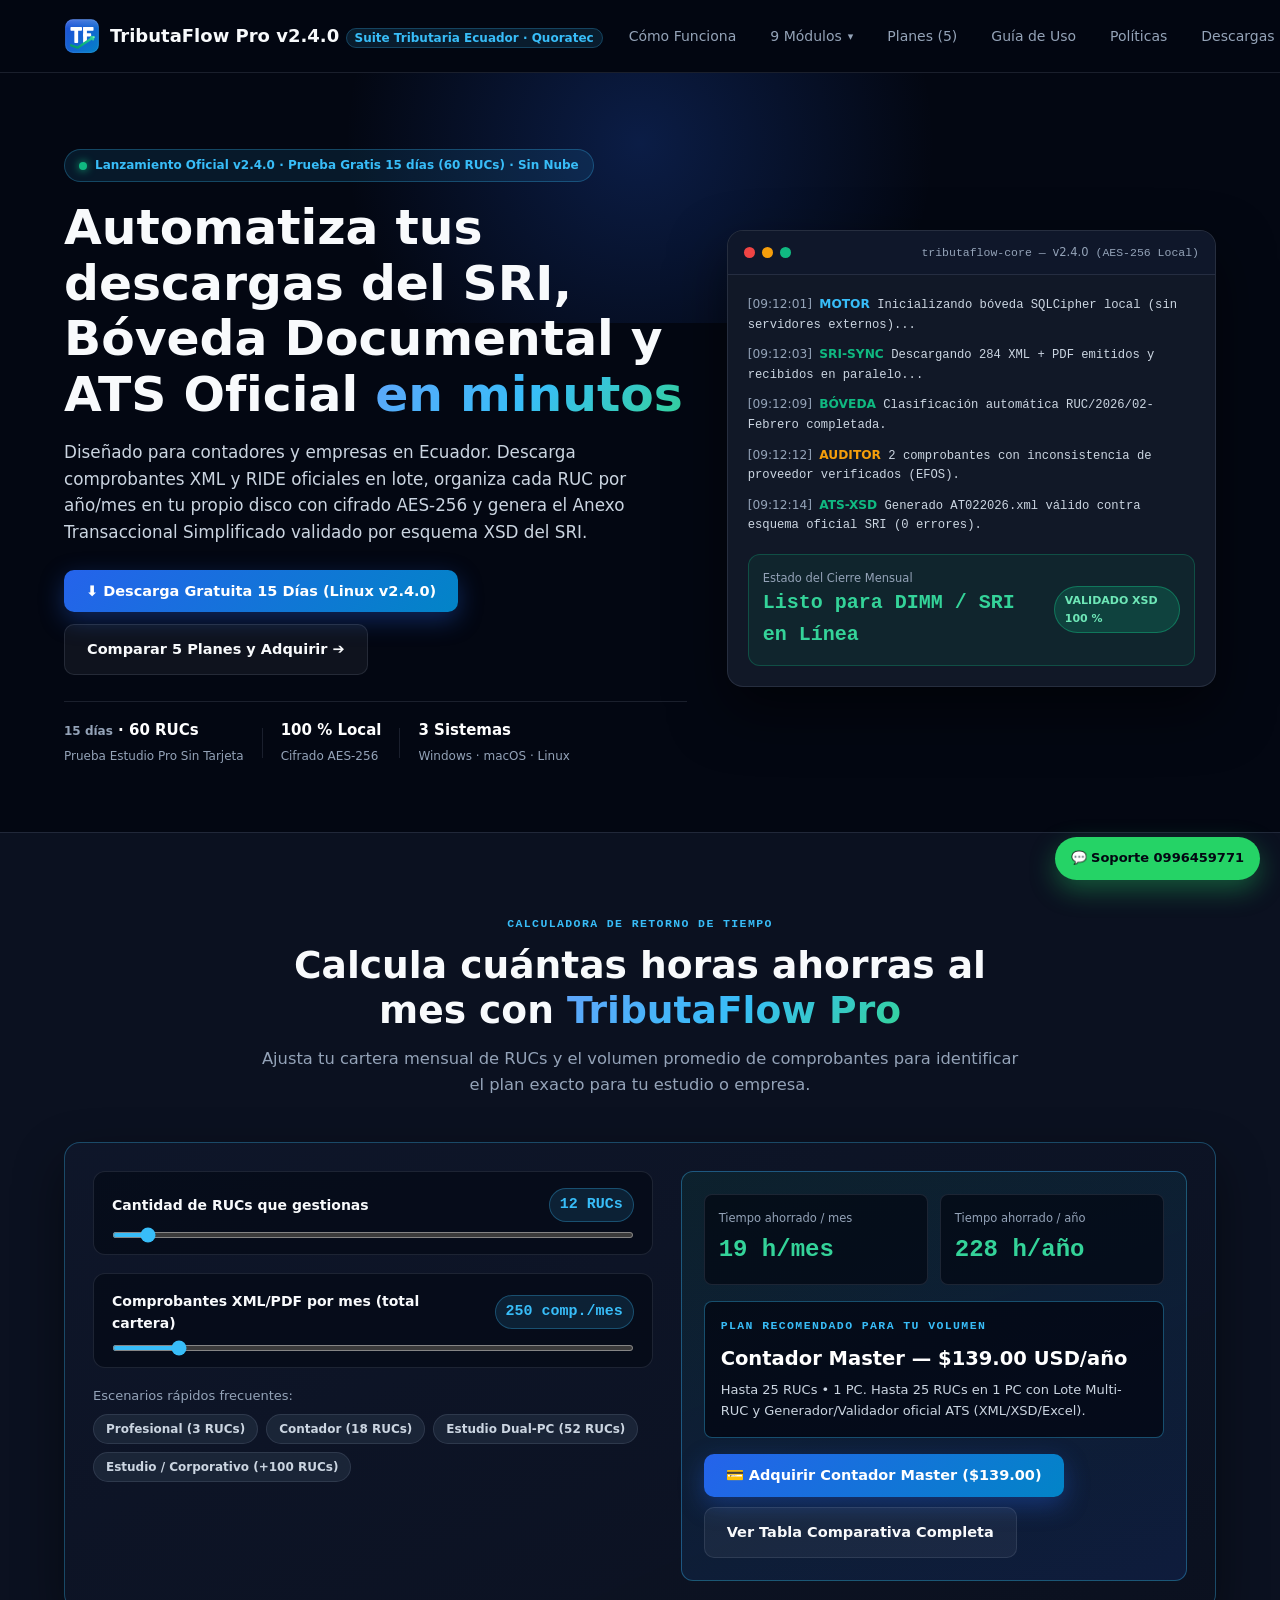
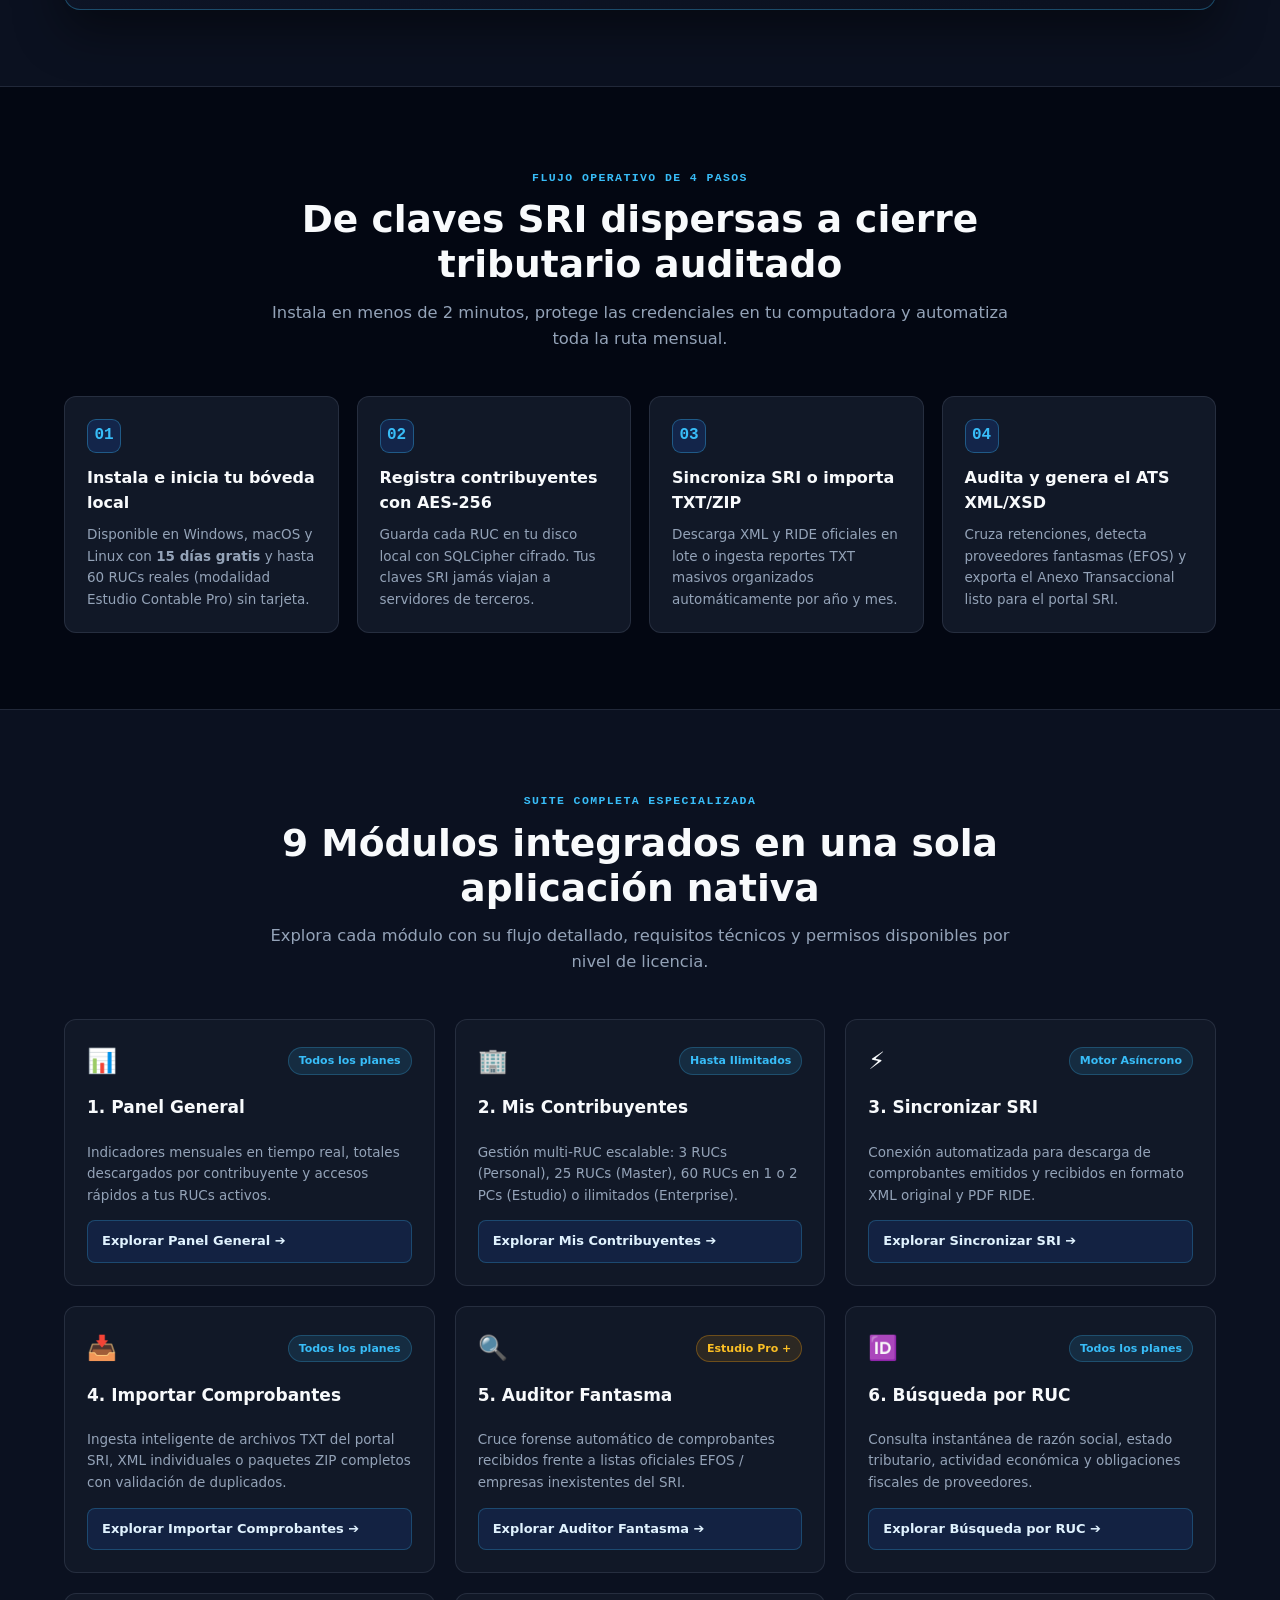
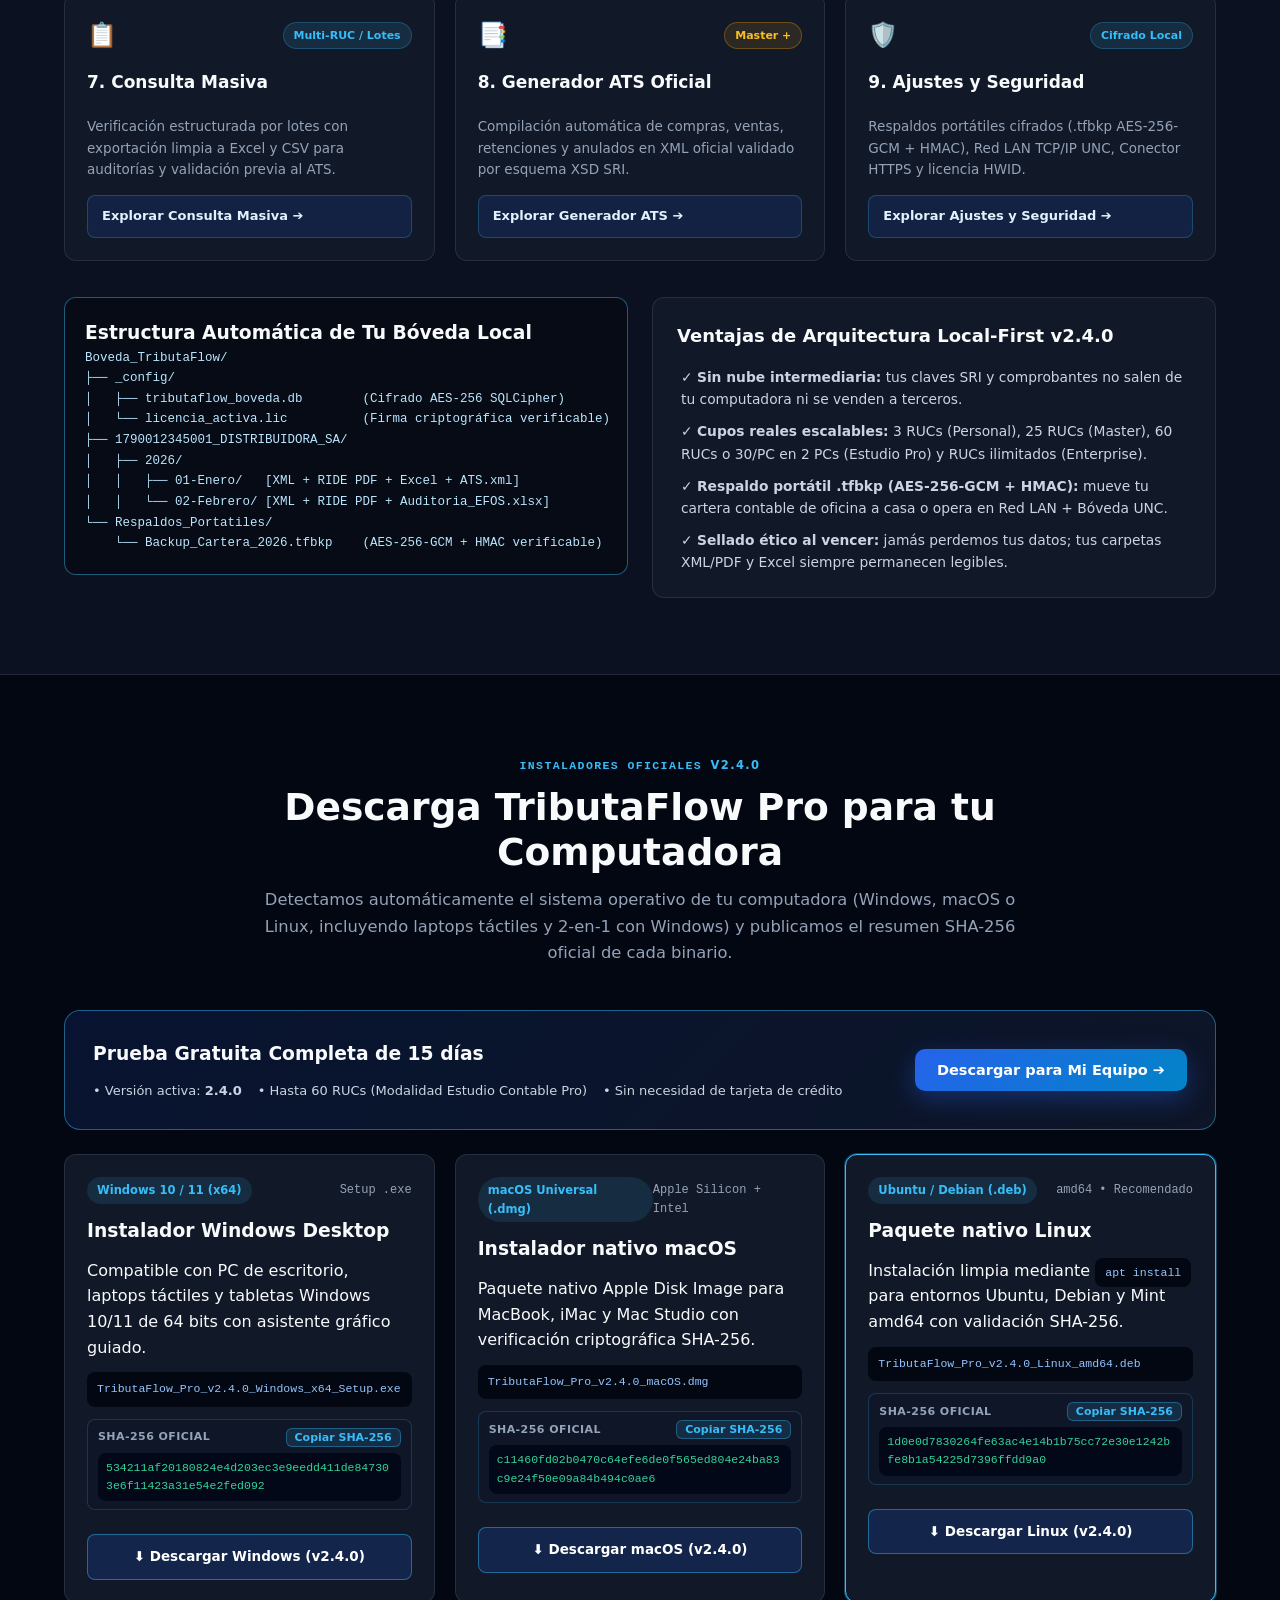
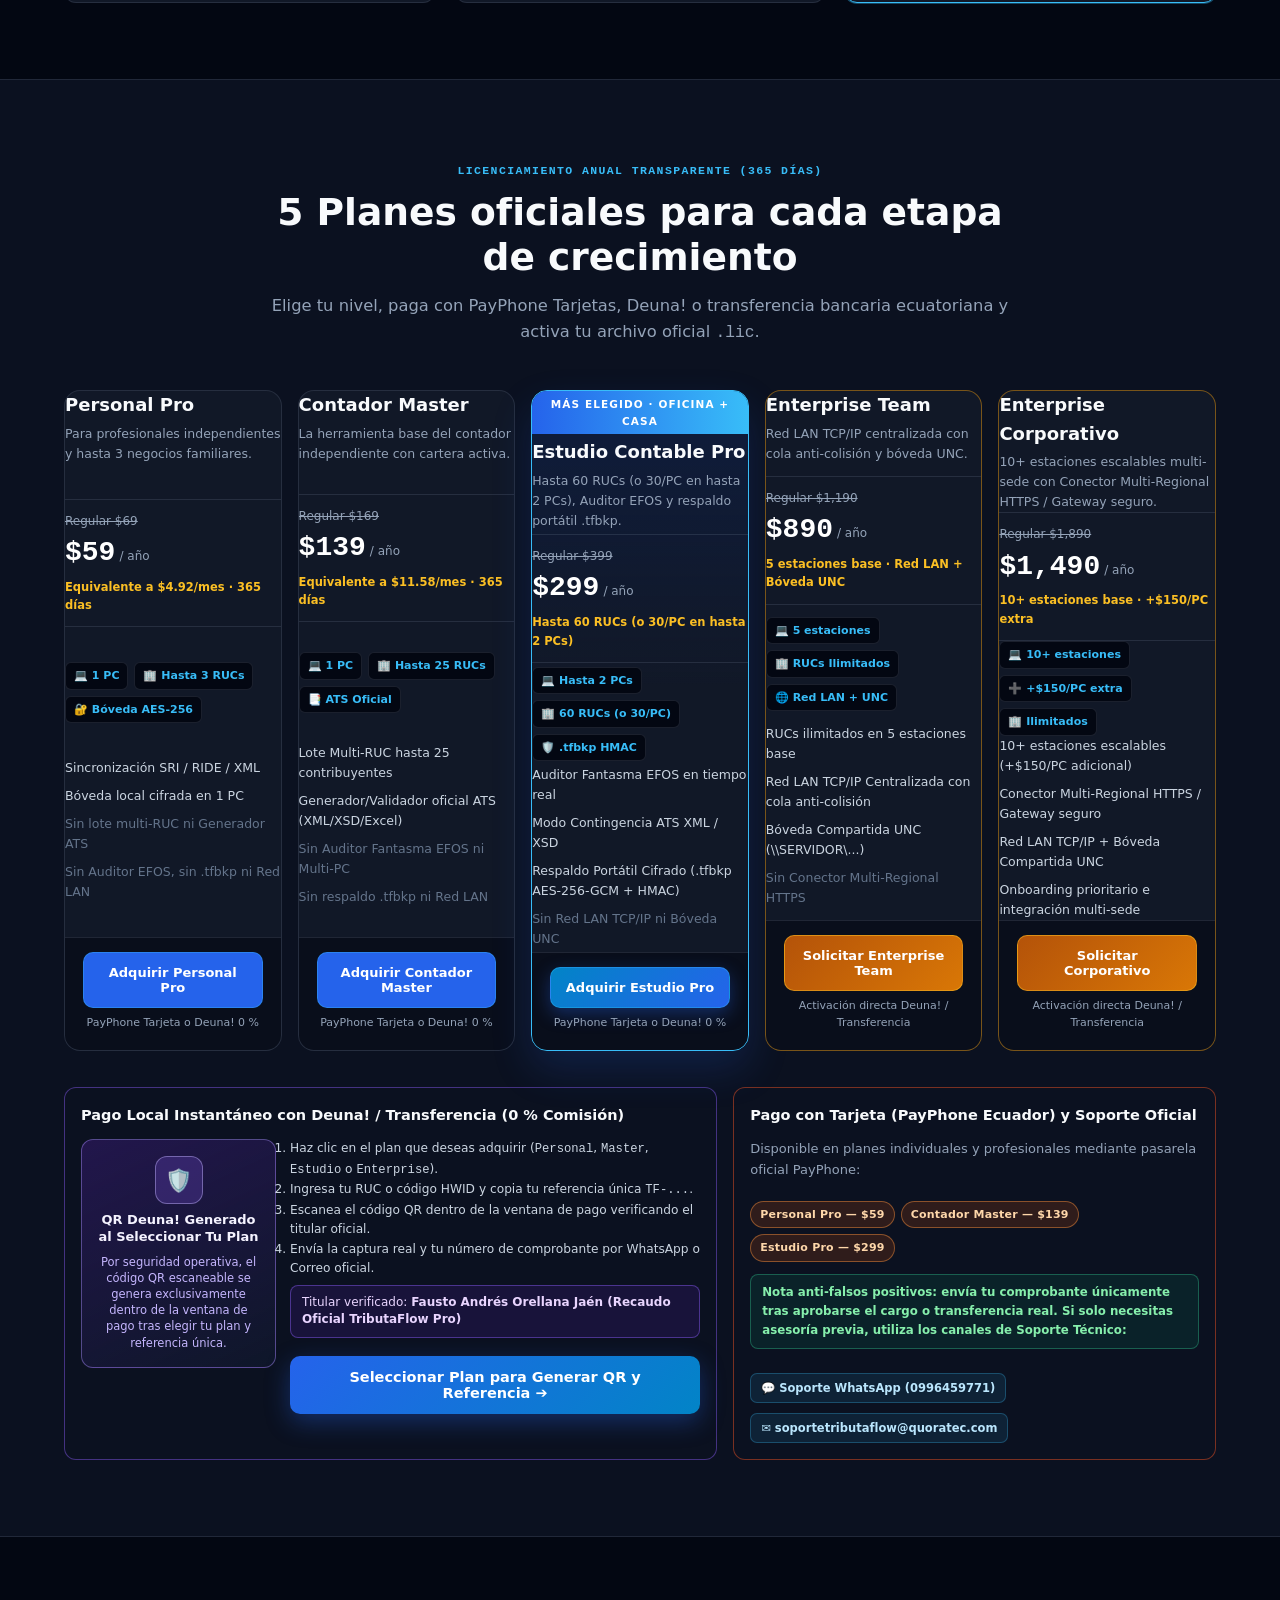
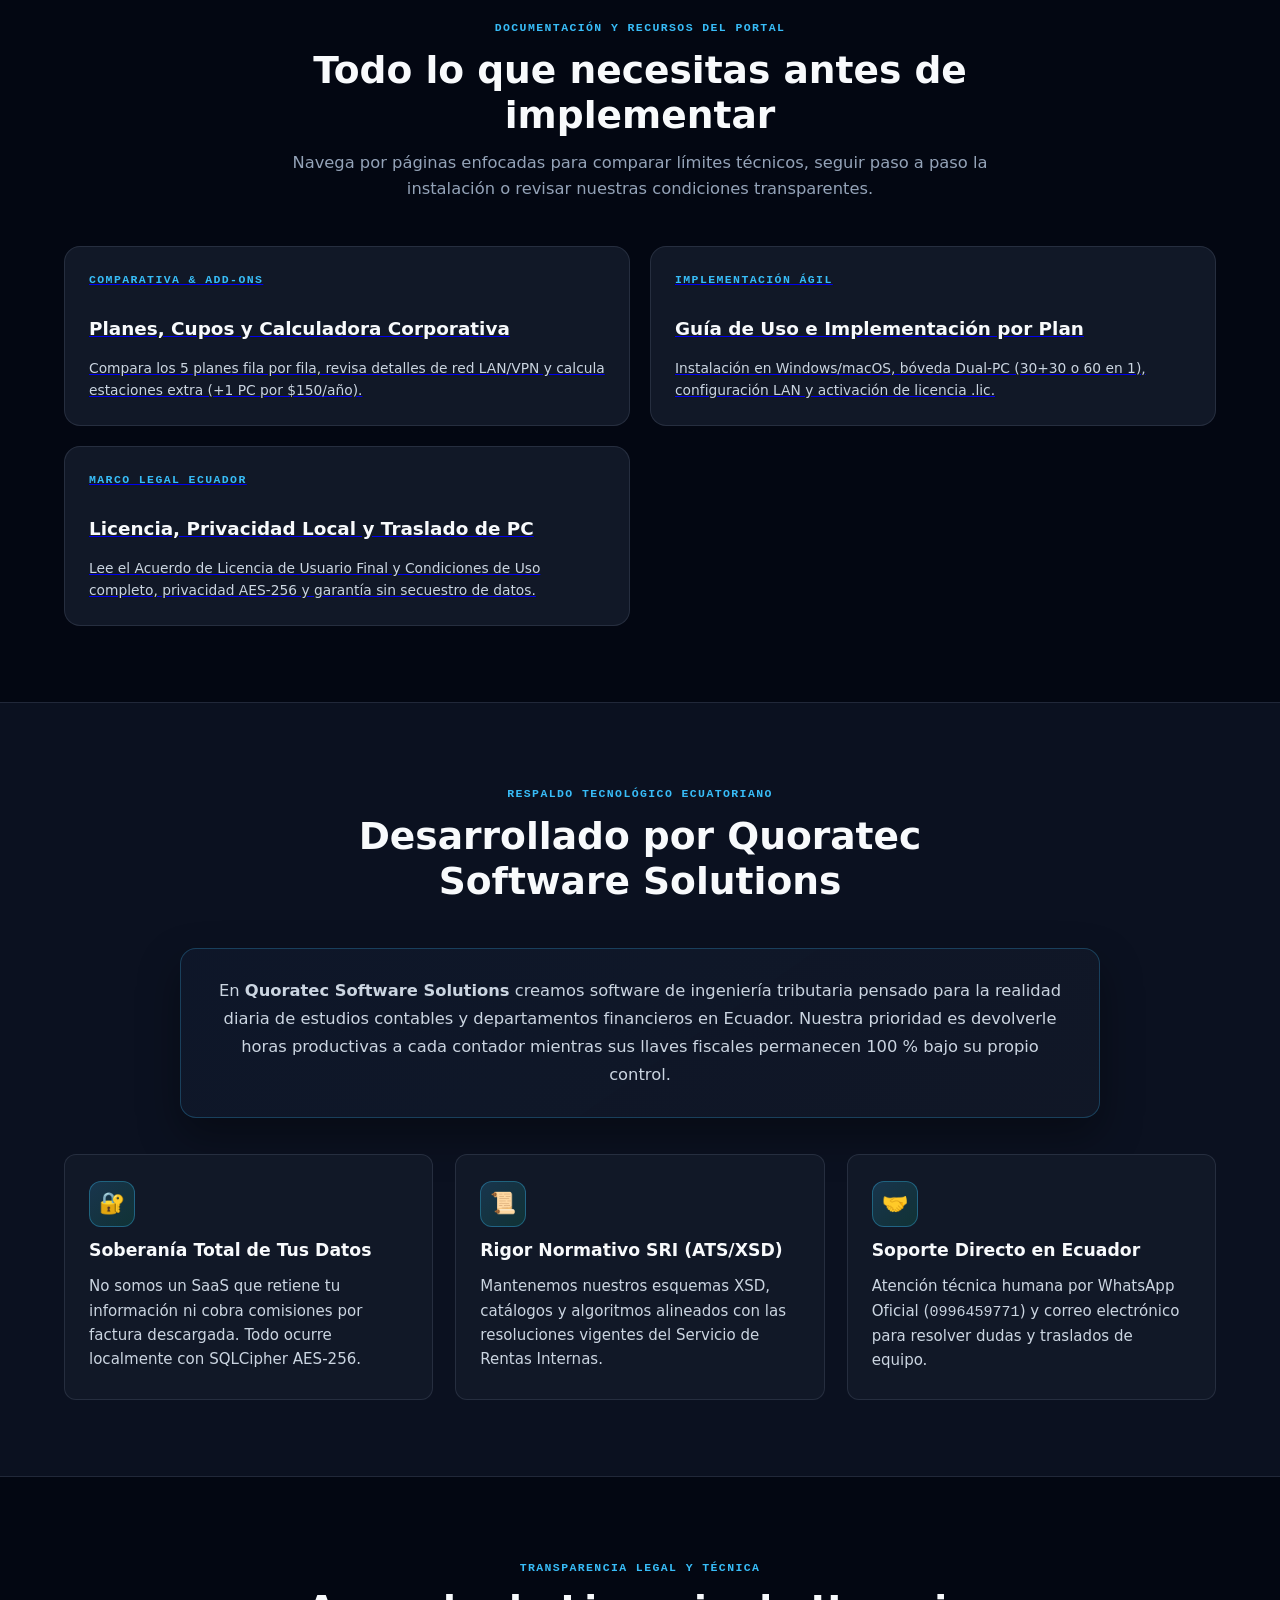
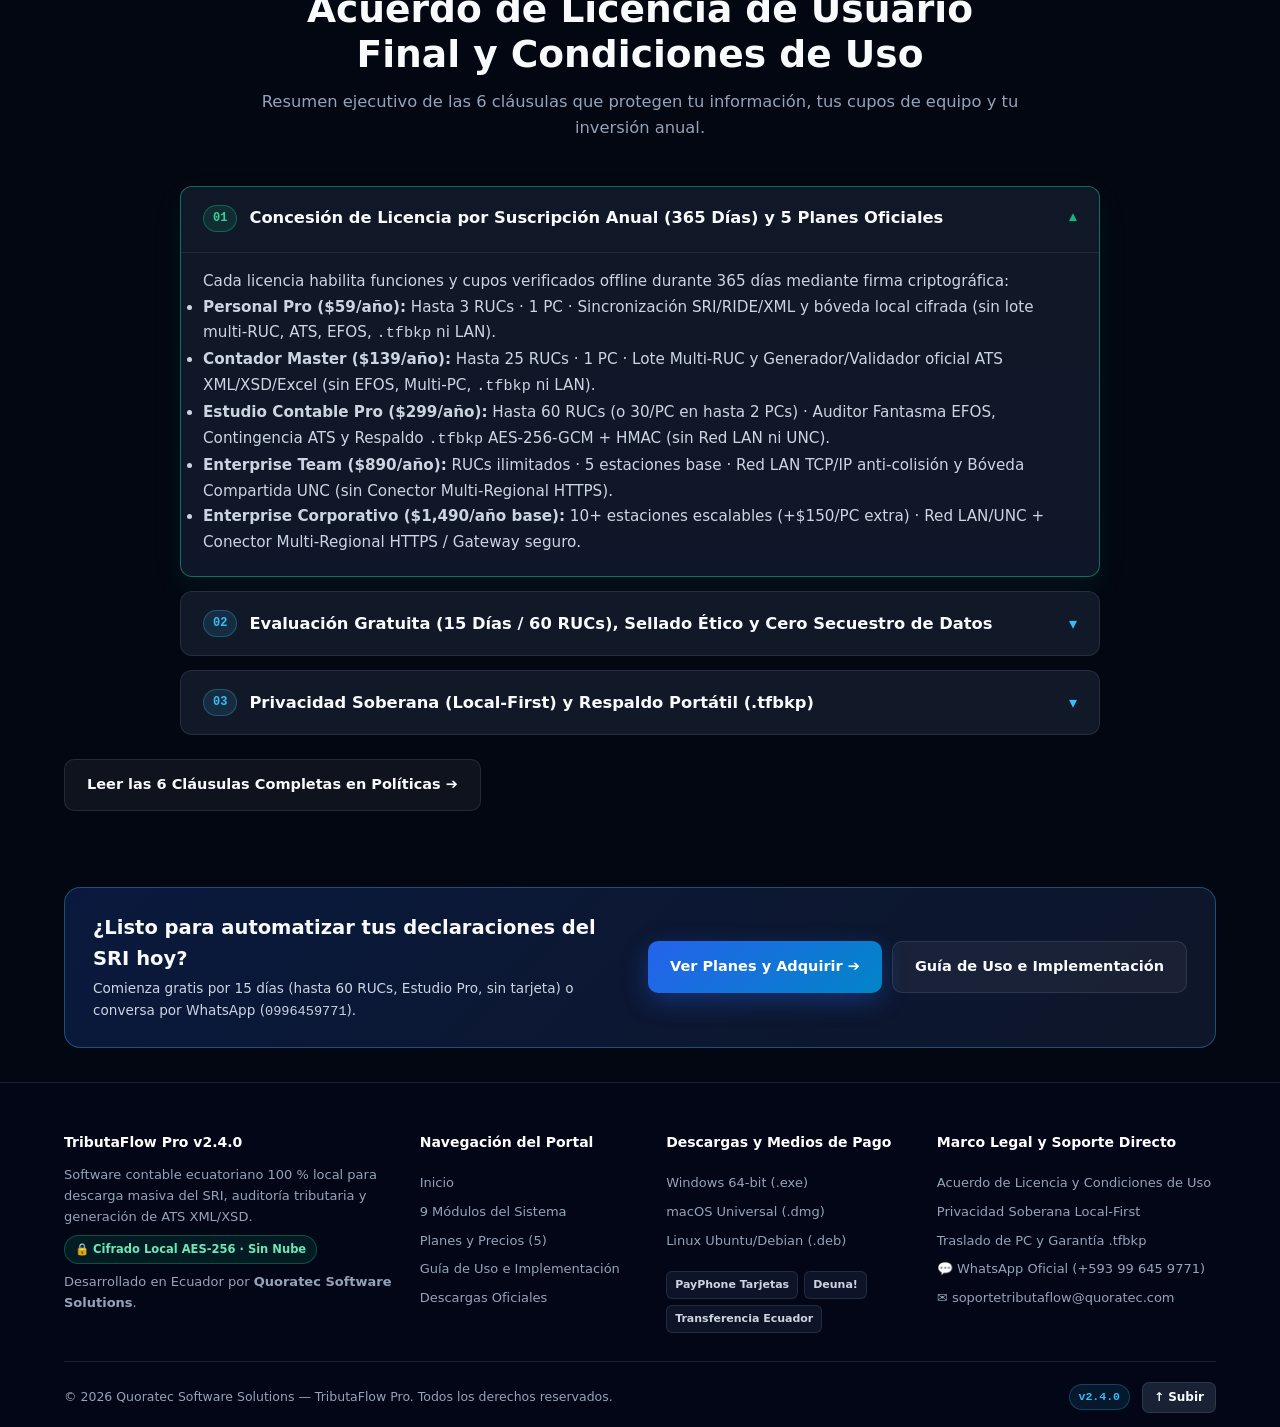
==== commit 40add950: "chore(portal-v2.4.0): sincronizar hashes SHA-256 oficiales de GitHub Releases y SRI sha384" ====
--- a/index.html
+++ b/index.html
@@ -392,7 +392,7 @@
                                 <span class="os-sha-label">SHA-256 Oficial</span>
                                 <button type="button" class="btn-sha-copy" data-sha256-copy="windows">Copiar SHA-256</button>
                             </div>
-                            <code class="os-sha-code" data-sha256-value="windows">2c9f35ef3ddd723456a389b1f6308d4176d86e099610ff520652b9d6a4ddfdaa</code>
+                            <code class="os-sha-code" data-sha256-value="windows">534211af20180824e4d203ec3e9eedd411de847303e6f11423a31e54e2fed092</code>
                         </div>
                         <div class="mt-12">
                             <a href="https://github.com/FaustoOrellana/tributaflow-portal/releases/download/v2.4.0/TributaFlow_Pro_v2.4.0_Windows_x64_Setup.exe" class="btn-os-modal" data-download-os="windows">⬇ Descargar Windows (<span data-app-version-tag>v2.4.0</span>)</a>
@@ -412,7 +412,7 @@
                                 <span class="os-sha-label">SHA-256 Oficial</span>
                                 <button type="button" class="btn-sha-copy" data-sha256-copy="macos">Copiar SHA-256</button>
                             </div>
-                            <code class="os-sha-code" data-sha256-value="macos">cddc6830d5c0605f3d607edcb136b44ca779fcac731b612647841da10756181c</code>
+                            <code class="os-sha-code" data-sha256-value="macos">c11460fd02b0470c64efe6de0f565ed804e24ba83c9e24f50e09a84b494c0ae6</code>
                         </div>
                         <div class="mt-12">
                             <a href="https://github.com/FaustoOrellana/tributaflow-portal/releases/download/v2.4.0/TributaFlow_Pro_v2.4.0_macOS.dmg" class="btn-os-modal" data-download-os="macos">⬇ Descargar macOS (<span data-app-version-tag>v2.4.0</span>)</a>
@@ -432,7 +432,7 @@
                                 <span class="os-sha-label">SHA-256 Oficial</span>
                                 <button type="button" class="btn-sha-copy" data-sha256-copy="linux">Copiar SHA-256</button>
                             </div>
-                            <code class="os-sha-code" data-sha256-value="linux">7a98f9f50df57d96927522d5f792ec83d733b24d1bd90897167f207dc41cea98</code>
+                            <code class="os-sha-code" data-sha256-value="linux">1d0e0d7830264fe63ac4e14b1b75cc72e30e1242bfe8b1a54225d7396ffdd9a0</code>
                         </div>
                         <div class="mt-12">
                             <a href="https://github.com/FaustoOrellana/tributaflow-portal/releases/download/v2.4.0/TributaFlow_Pro_v2.4.0_Linux_amd64.deb" class="btn-os-modal" data-download-os="linux">⬇ Descargar Linux (<span data-app-version-tag>v2.4.0</span>)</a>
@@ -832,6 +832,6 @@
         <span>💬 Soporte 0996459771</span>
     </a>
 
-    <script src="assets/js/portal.js" integrity="sha384-kebtRLoN/uWtZmOBf9j5Yij0r1GMQH4JPggPDzwd5+cjwherbeJVzn8v8KODzYOa" crossorigin="anonymous" defer></script>
+    <script src="assets/js/portal.js" integrity="sha384-j32wRf0USiHLFHBoSIfGwHQ2ZHh1X+3jcZ8LOACqk7vpklWT9GG8C0aqzaGmCU8z" crossorigin="anonymous" defer></script>
 </body>
 </html>
